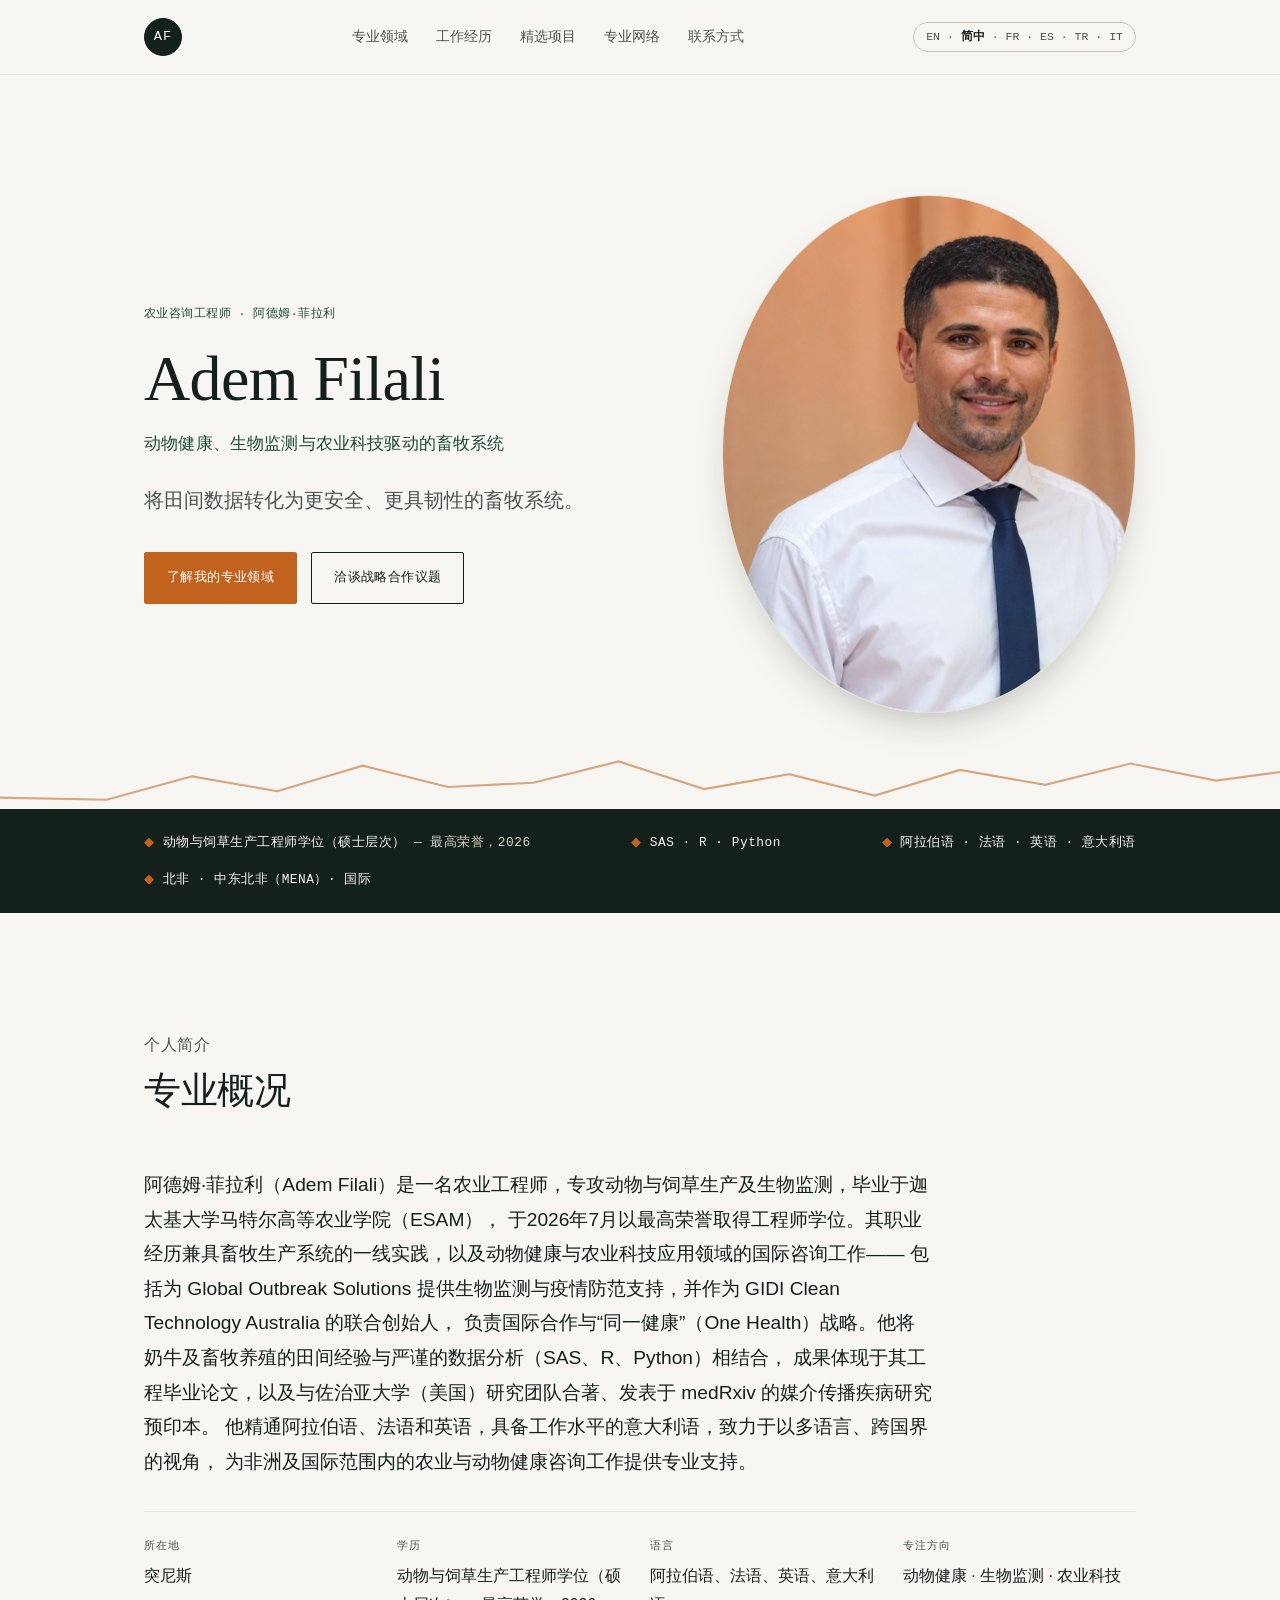
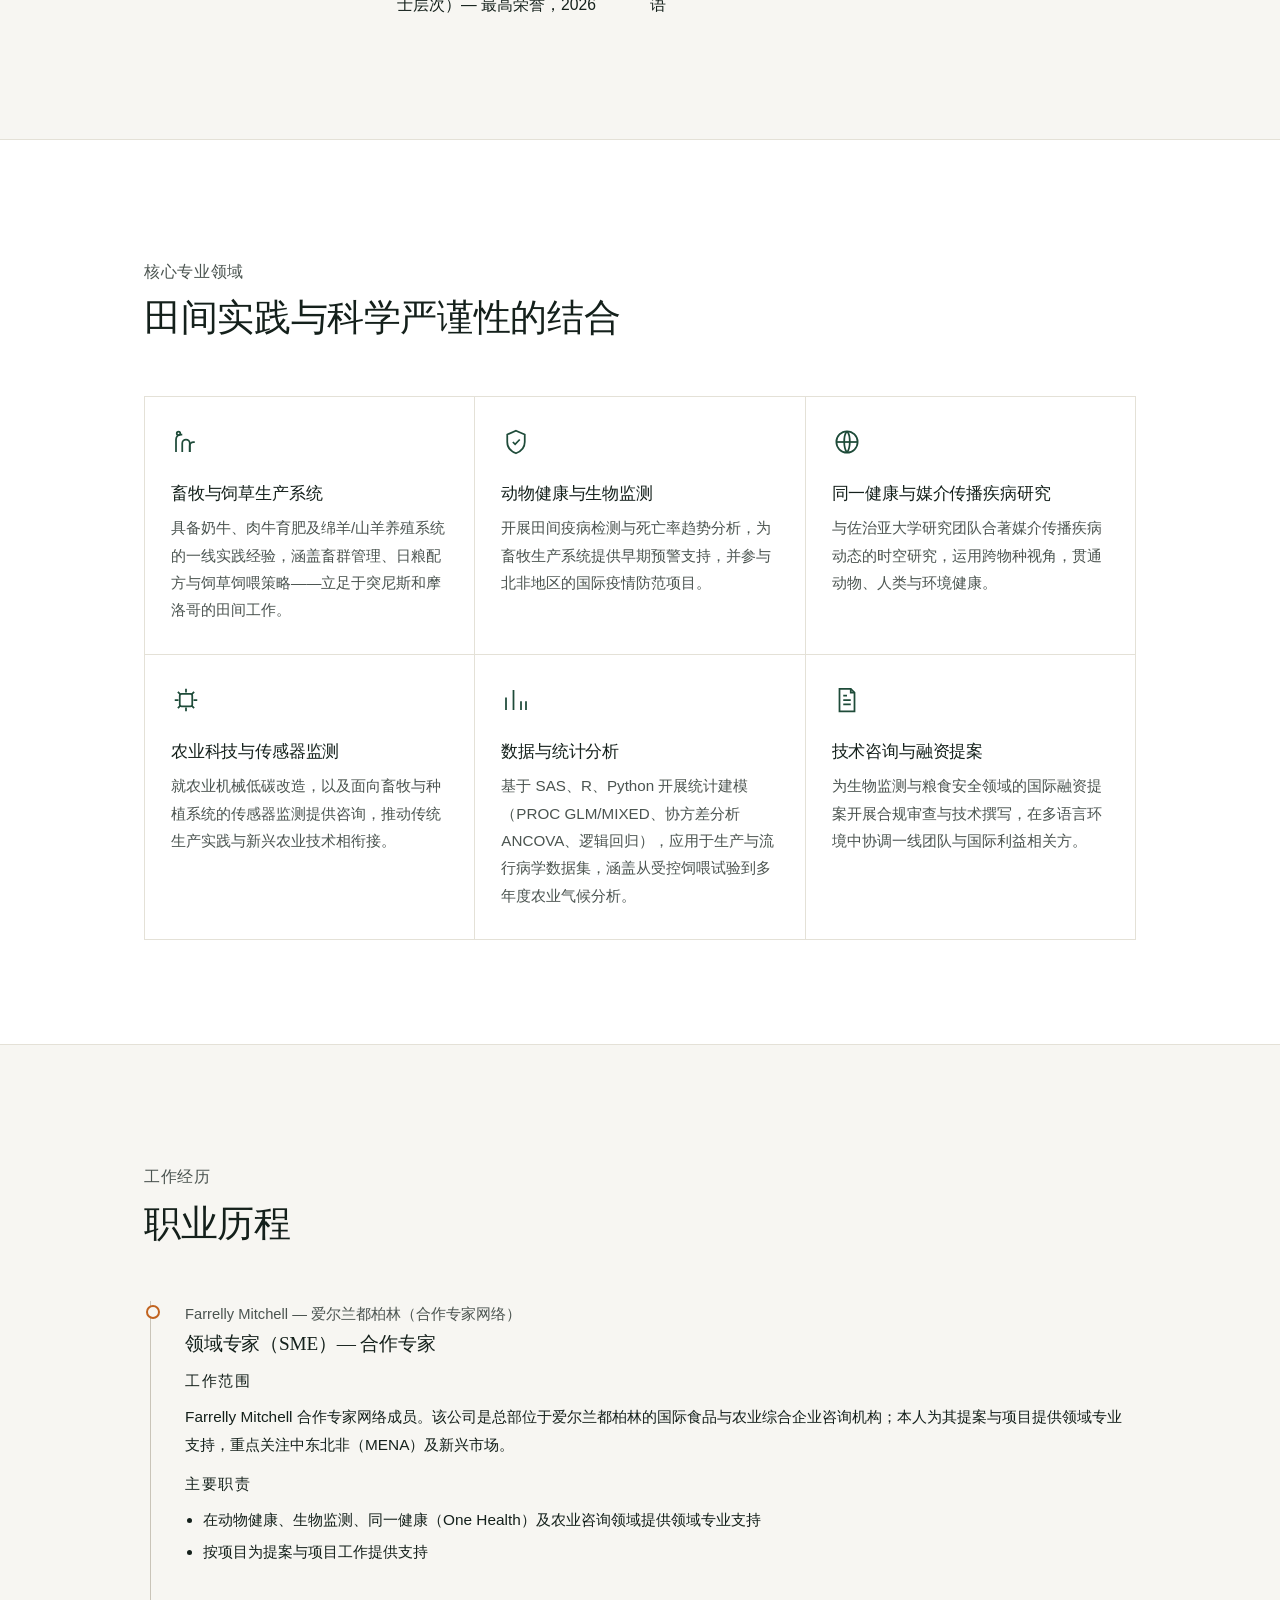
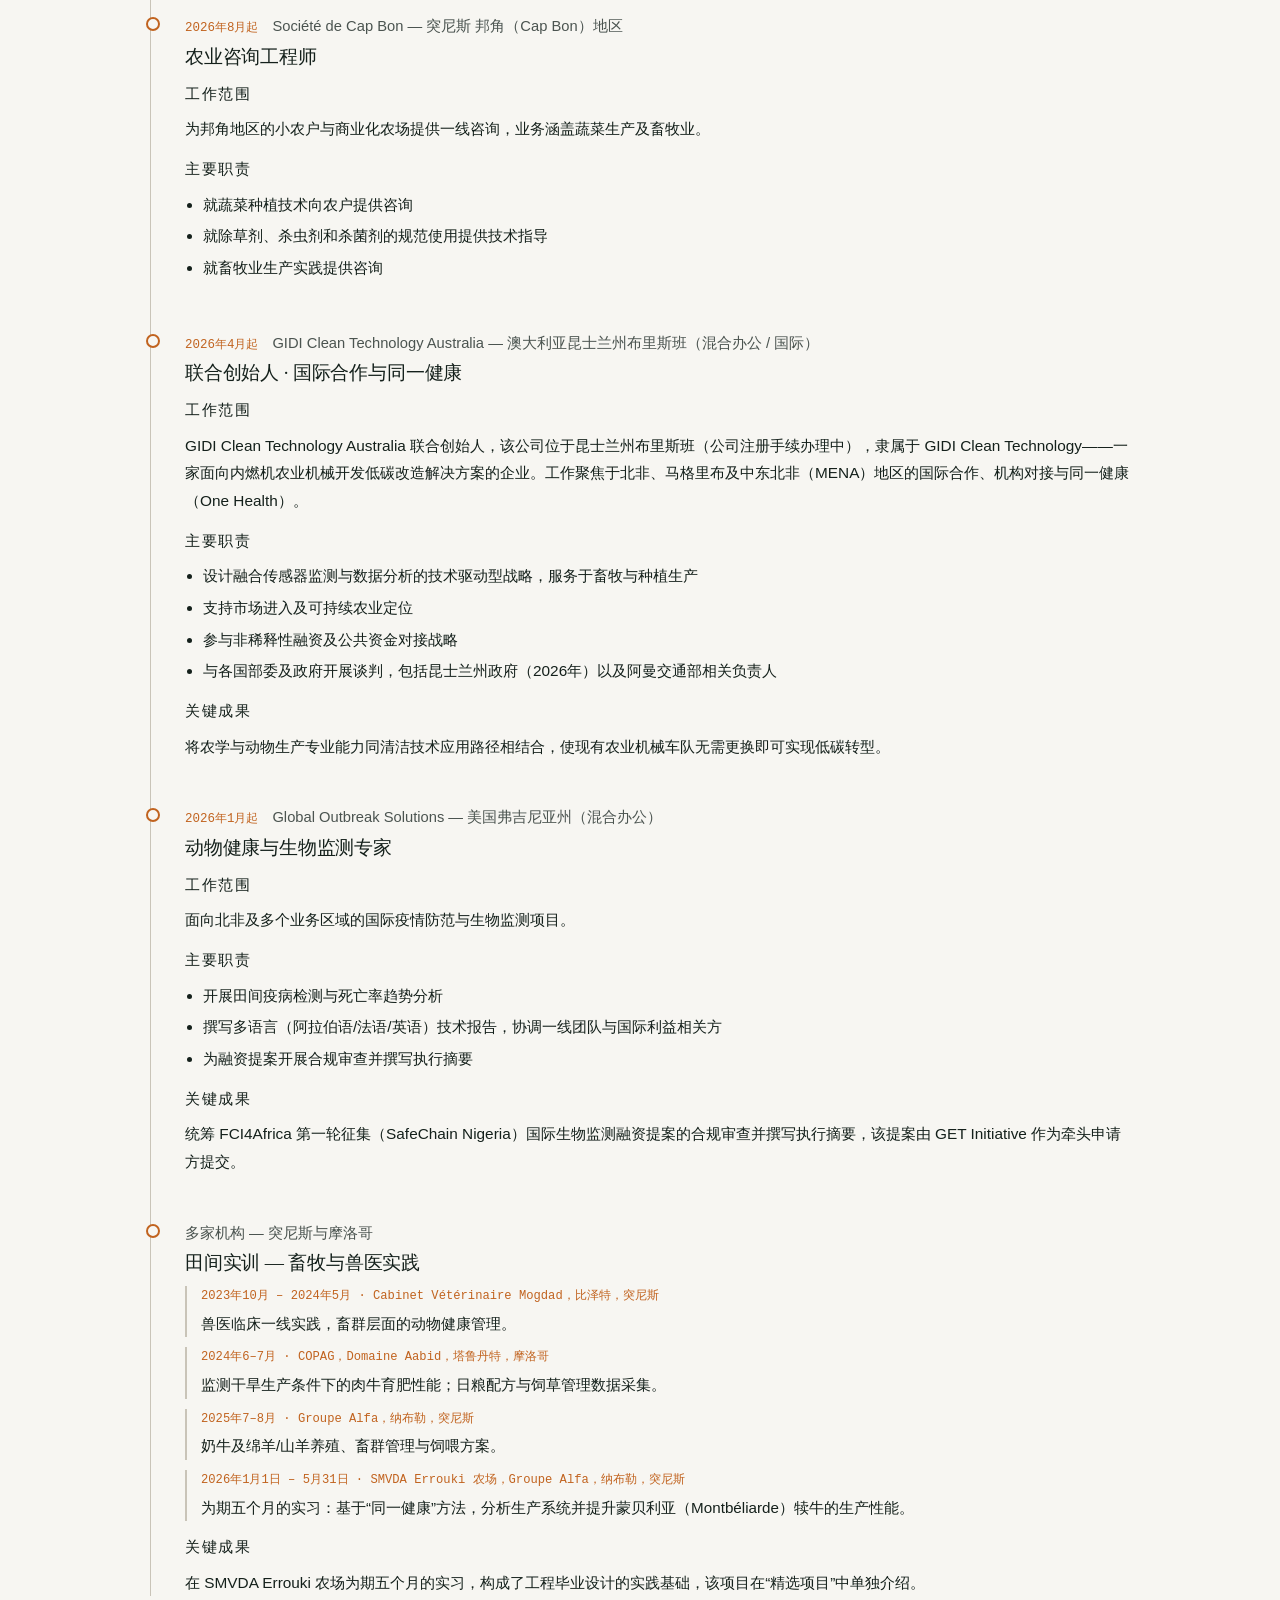
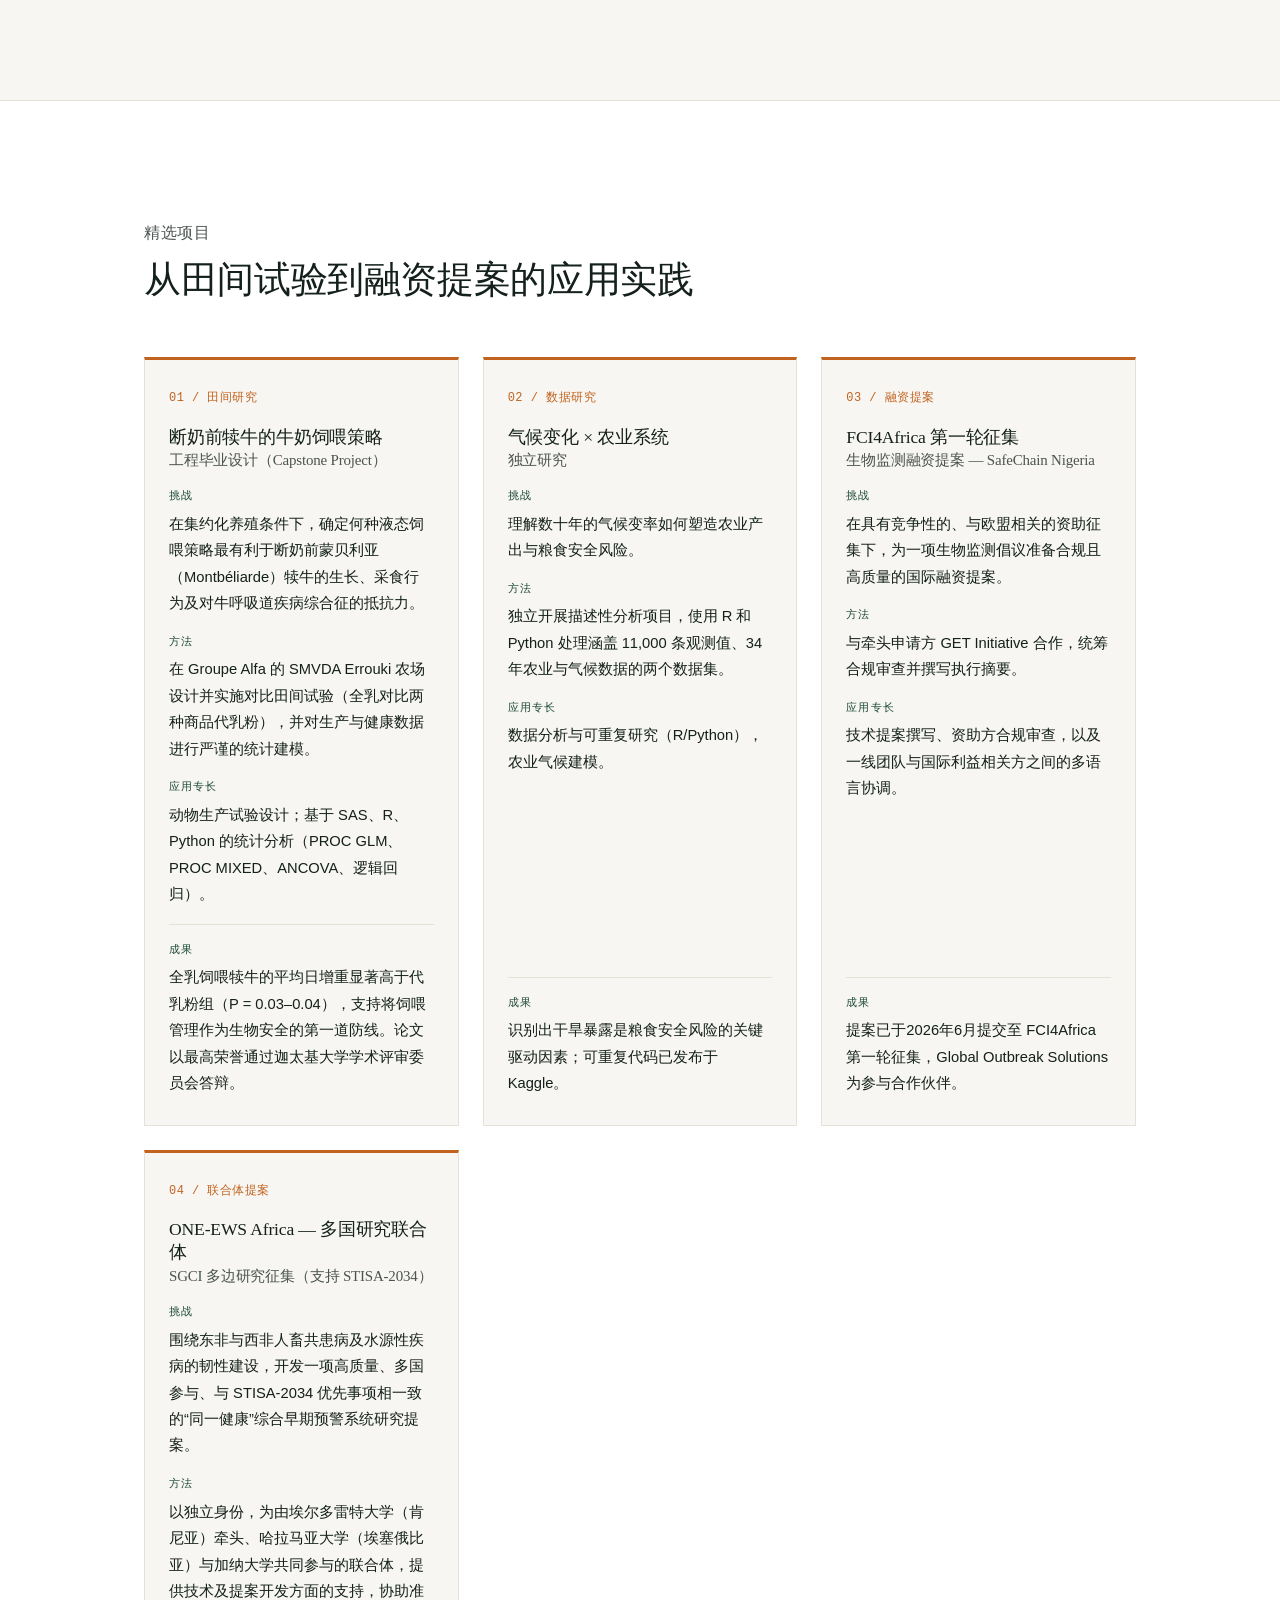
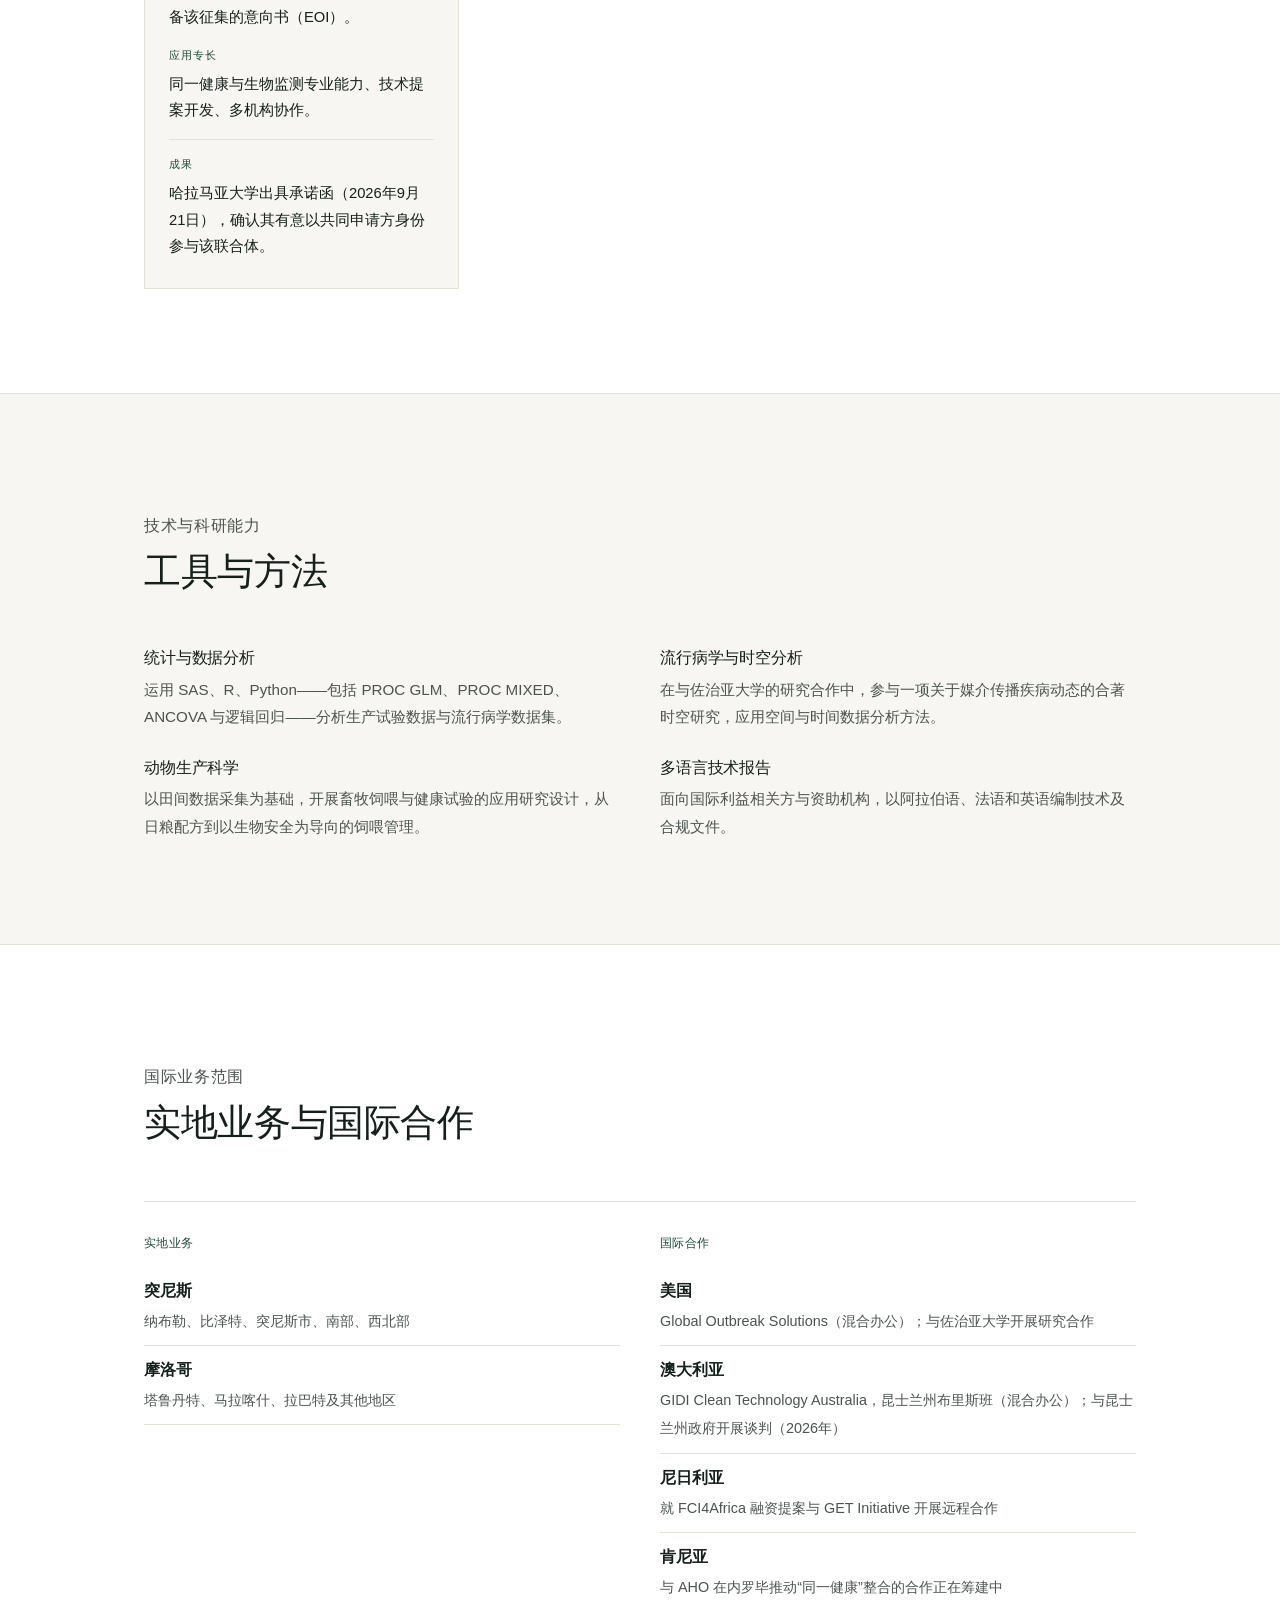
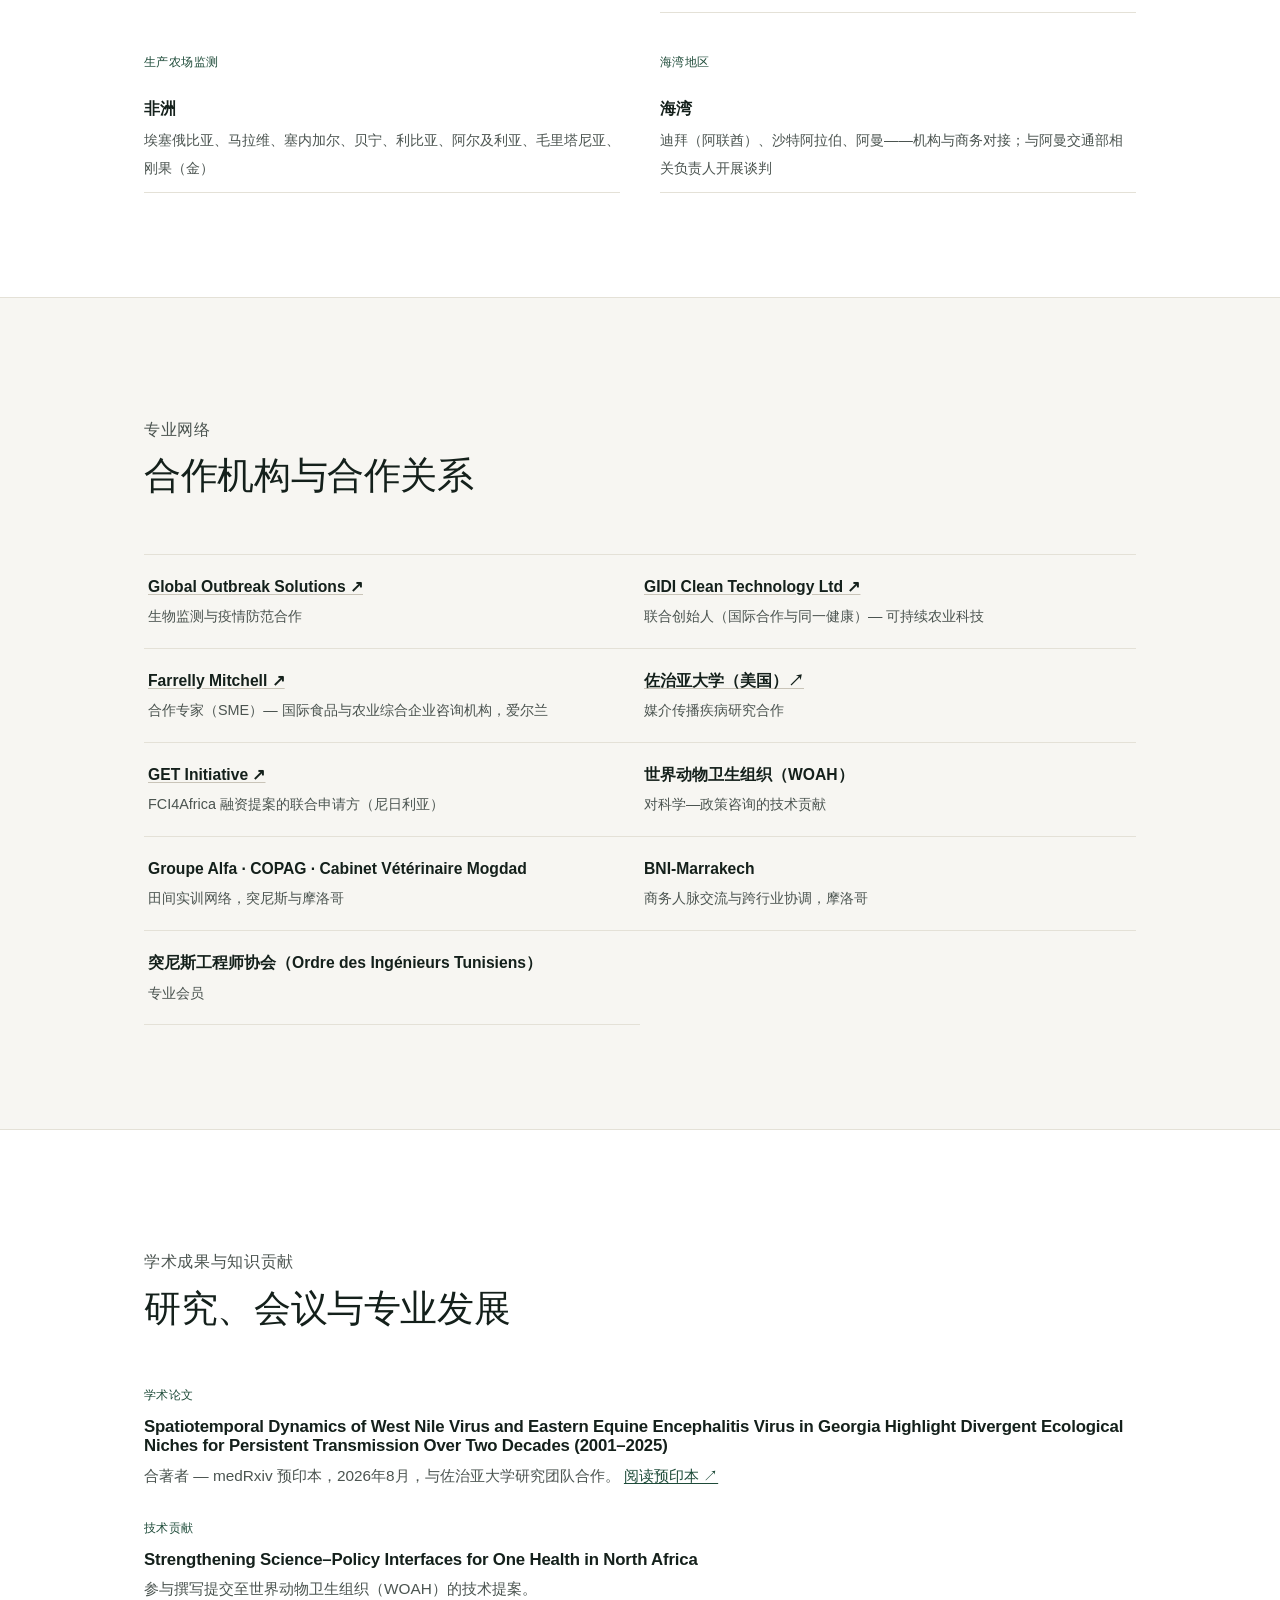
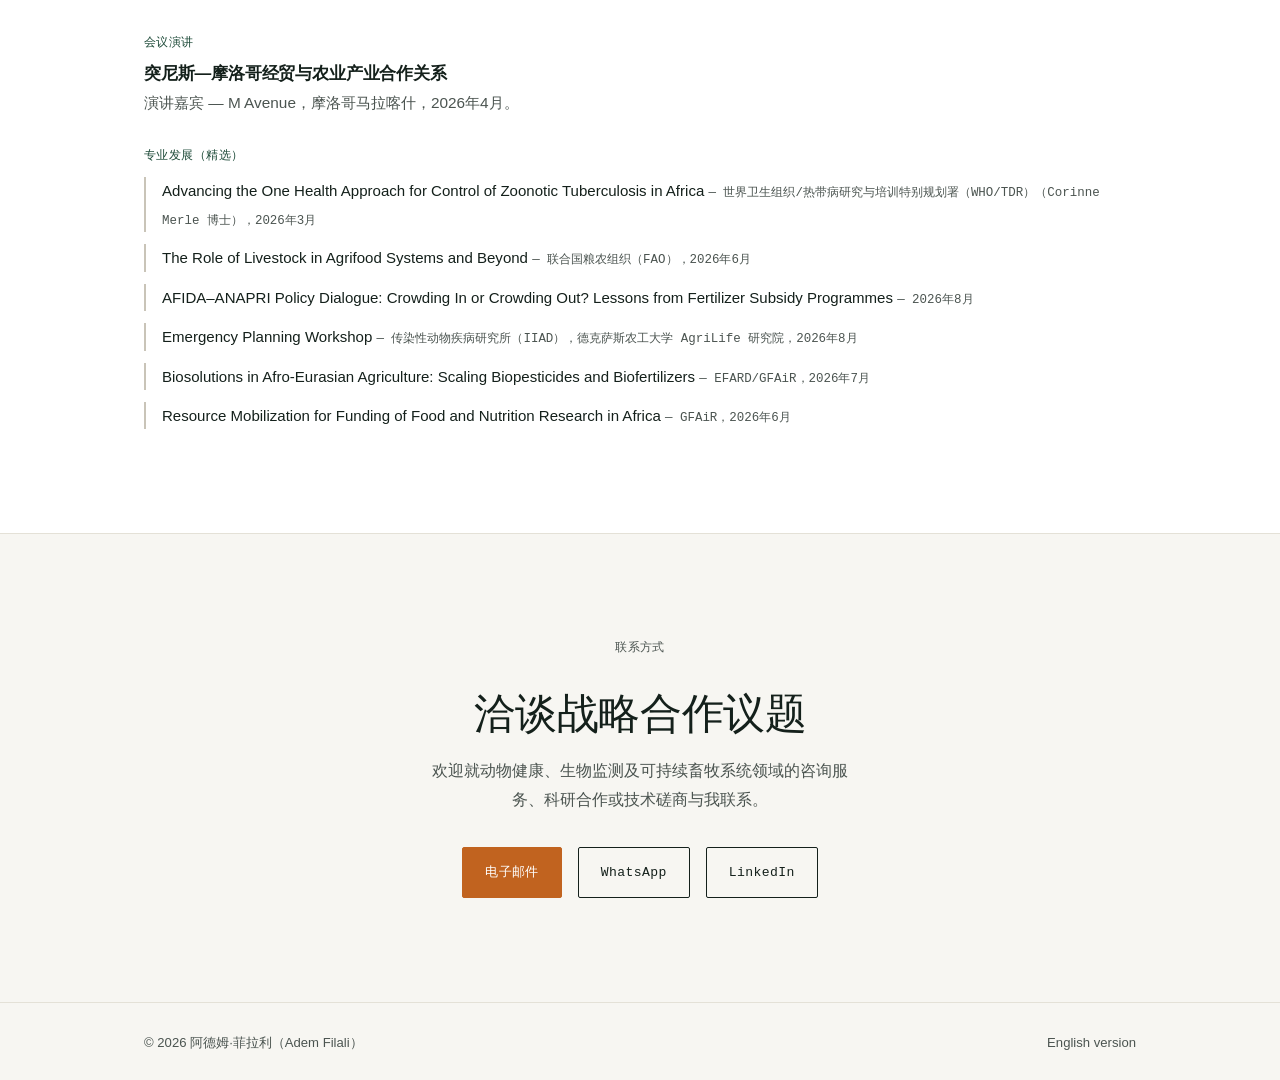
==== index.html @ 92dd34eb "Add files via upload Chinois Simplifié" ====
<!DOCTYPE html>
<html lang="zh-Hans">
<head>
<meta charset="UTF-8">
<meta name="viewport" content="width=device-width, initial-scale=1.0">
<title>阿德姆·菲拉利（Adem Filali）— 农业咨询工程师 | 动物健康、生物监测与农业科技</title>
<meta name="description" content="阿德姆·菲拉利（Adem Filali）是一名农业咨询工程师，专注于动物与饲草生产、生物监测、同一健康（One Health）以及农业科技驱动的畜牧系统，服务范围涵盖非洲、中东北非及国际市场。">
<link rel="canonical" href="https://ademfilali.github.io/zh-hans/">
<link rel="alternate" hreflang="en" href="https://ademfilali.github.io/en/">
<link rel="alternate" hreflang="zh-Hans" href="https://ademfilali.github.io/zh-hans/">
<link rel="alternate" hreflang="fr" href="https://ademfilali.github.io/fr/">
<link rel="alternate" hreflang="es" href="https://ademfilali.github.io/es/">
<link rel="alternate" hreflang="tr" href="https://ademfilali.github.io/tr/">
<link rel="alternate" hreflang="it" href="https://ademfilali.github.io/it/">
<link rel="alternate" hreflang="x-default" href="https://ademfilali.github.io/en/">

<!-- Open Graph -->
<meta property="og:type" content="profile">
<meta property="og:title" content="阿德姆·菲拉利（Adem Filali）— 农业咨询工程师">
<meta property="og:description" content="动物健康、生物监测与农业科技驱动的畜牧系统，服务范围涵盖非洲及国际市场。">
<meta property="og:url" content="https://ademfilali.github.io/zh-hans/">
<meta property="og:image" content="https://ademfilali.github.io/assets/img/hero.jpg">
<meta property="og:locale" content="zh_CN">
<meta property="og:locale:alternate" content="en_US">

<!-- Twitter -->
<meta name="twitter:card" content="summary_large_image">
<meta name="twitter:title" content="阿德姆·菲拉利（Adem Filali）— 农业咨询工程师">
<meta name="twitter:description" content="动物健康、生物监测与农业科技驱动的畜牧系统，服务范围涵盖非洲及国际市场。">
<meta name="twitter:image" content="https://ademfilali.github.io/assets/img/hero.jpg">

<!-- 注意：此页面不加载 Google Fonts（在中国大陆常无法访问，会拖慢页面渲染），
     改用系统自带的中文字体，以保证访问速度与稳定性。 -->
<link rel="stylesheet" href="../assets/css/style.css">
<style>
:root {
  --font-display: Georgia, "Noto Serif SC", "Source Han Serif SC", "Songti SC", "STSong", "SimSun", serif;
  --font-body: -apple-system, BlinkMacSystemFont, "PingFang SC", "Microsoft YaHei", "Noto Sans SC", "Hiragino Sans GB", "Segoe UI", sans-serif;
  --font-mono: "PingFang SC", "Microsoft YaHei", "Noto Sans SC", "SFMono-Regular", Consolas, monospace;
}
.eyebrow, .credentials__item, .project-card__index { letter-spacing: 0.04em; text-transform: none; }
body { line-height: 1.8; }
</style>

<script type="application/ld+json">
{
  "@context": "https://schema.org",
  "@type": "Person",
  "name": "Adem Filali",
  "alternateName": "阿德姆·菲拉利",
  "jobTitle": "农业咨询工程师 — 动物健康、生物监测与农业科技驱动的畜牧系统",
  "url": "https://ademfilali.github.io/zh-hans/",
  "image": "https://ademfilali.github.io/assets/img/hero.jpg",
  "email": "mailto:adem.filali.20000@gmail.com",
  "nationality": "Tunisian",
  "alumniOf": {
    "@type": "CollegeOrUniversity",
    "name": "École Supérieure d'Agriculture de Mateur (ESAM), Université de Carthage"
  },
  "knowsLanguage": ["Arabic", "French", "English", "Italian"],
  "sameAs": [
    "https://www.linkedin.com/in/adem-filali-ing",
    "https://orcid.org/0009-0001-6418-4932"
  ]
}
</script>
</head>
<body>

<nav class="nav">
  <div class="nav__inner">
    <a href="#top" class="nav__mark" aria-label="阿德姆·菲拉利 — 首页">AF</a>
    <div class="nav__links">
      <a href="#expertise">专业领域</a>
      <a href="#experience">工作经历</a>
      <a href="#projects">精选项目</a>
      <a href="#network">专业网络</a>
      <a href="#contact">联系方式</a>
    </div>
    <div class="nav__lang" aria-label="语言">
      <a href="../en/">EN</a> · <span aria-current="page">简中</span> · <a href="../fr/">FR</a> · <a href="../es/">ES</a> · <a href="../tr/">TR</a> · <a href="../it/">IT</a>
    </div>
  </div>
</nav>

<main id="top">

  <!-- ================= HERO ================= -->
  <header class="hero">
    <div class="container hero__inner">
      <div class="hero__copy">
        <p class="eyebrow hero__eyebrow">农业咨询工程师 · 阿德姆·菲拉利</p>
        <h1>Adem Filali</h1>
        <p class="hero__role">动物健康、生物监测与农业科技驱动的畜牧系统</p>
        <p class="hero__tagline">将田间数据转化为更安全、更具韧性的畜牧系统。</p>
        <div class="hero__cta">
          <a href="#expertise" class="btn btn--primary">了解我的专业领域</a>
          <a href="#contact" class="btn btn--ghost">洽谈战略合作议题</a>
        </div>
      </div>
      <div class="hero__portrait">
        <img src="../assets/img/hero.jpg" alt="阿德姆·菲拉利（Adem Filali）肖像" width="1009" height="1339">
      </div>
    </div>

    <svg class="dataline" viewBox="0 0 1200 60" preserveAspectRatio="none" aria-hidden="true">
      <polyline points="0,40 100,42 180,20 260,34 340,10 420,30 500,26 580,6 660,32 740,18 820,38 900,14 980,28 1060,8 1140,24 1200,16"
        fill="none" stroke="currentColor" stroke-width="2" />
    </svg>
  </header>

  <!-- ================= CREDENTIALS STRIP ================= -->
  <div class="credentials">
    <div class="container credentials__inner">
      <span class="credentials__item"><span class="dot">◆</span><b>动物与饲草生产工程师学位（硕士层次）</b> — 最高荣誉，2026</span>
      <span class="credentials__item"><span class="dot">◆</span><b>SAS · R · Python</b></span>
      <span class="credentials__item"><span class="dot">◆</span><b>阿拉伯语 · 法语 · 英语 · 意大利语</b></span>
      <span class="credentials__item"><span class="dot">◆</span><b>北非 · 中东北非（MENA）· 国际</b></span>
    </div>
  </div>

  <!-- ================= EXECUTIVE PROFILE ================= -->
  <section id="profile">
    <div class="container">
      <div class="section-head reveal">
        <p class="eyebrow">个人简介</p>
        <h2>专业概况</h2>
      </div>
      <p class="profile__text reveal">
        阿德姆·菲拉利（Adem Filali）是一名农业工程师，专攻动物与饲草生产及生物监测，毕业于迦太基大学马特尔高等农业学院（ESAM），
        于2026年7月以最高荣誉取得工程师学位。其职业经历兼具畜牧生产系统的一线实践，以及动物健康与农业科技应用领域的国际咨询工作——
        包括为 Global Outbreak Solutions 提供生物监测与疫情防范支持，并作为 GIDI Clean Technology Australia 的联合创始人，
        负责国际合作与“同一健康”（One Health）战略。他将奶牛及畜牧养殖的田间经验与严谨的数据分析（SAS、R、Python）相结合，
        成果体现于其工程毕业论文，以及与佐治亚大学（美国）研究团队合著、发表于 medRxiv 的媒介传播疾病研究预印本。
        他精通阿拉伯语、法语和英语，具备工作水平的意大利语，致力于以多语言、跨国界的视角，
        为非洲及国际范围内的农业与动物健康咨询工作提供专业支持。
      </p>
      <dl class="profile__facts reveal">
        <div class="fact">
          <dt>所在地</dt>
          <dd>突尼斯</dd>
        </div>
        <div class="fact">
          <dt>学历</dt>
          <dd>动物与饲草生产工程师学位（硕士层次）— 最高荣誉，2026</dd>
        </div>
        <div class="fact">
          <dt>语言</dt>
          <dd>阿拉伯语、法语、英语、意大利语</dd>
        </div>
        <div class="fact">
          <dt>专注方向</dt>
          <dd>动物健康 · 生物监测 · 农业科技</dd>
        </div>
      </dl>
    </div>
  </section>

  <!-- ================= CORE EXPERTISE ================= -->
  <section id="expertise" class="section--raised">
    <div class="container">
      <div class="section-head reveal">
        <p class="eyebrow">核心专业领域</p>
        <h2>田间实践与科学严谨性的结合</h2>
      </div>
    </div>
    <div class="container">
      <div class="grid-cards reveal">

        <div class="card">
          <svg class="card__icon" viewBox="0 0 24 24" fill="none" stroke="currentColor" stroke-width="1.4"><path d="M4 20V10a4 4 0 0 1 4-4h1"/><path d="M9 20V13a3 3 0 0 1 3-3h0a3 3 0 0 1 3 3v7"/><path d="M15 20v-5a3 3 0 0 1 3-3h1"/><circle cx="6" cy="5" r="1.4"/></svg>
          <h3>畜牧与饲草生产系统</h3>
          <p>具备奶牛、肉牛育肥及绵羊/山羊养殖系统的一线实践经验，涵盖畜群管理、日粮配方与饲草饲喂策略——立足于突尼斯和摩洛哥的田间工作。</p>
        </div>

        <div class="card">
          <svg class="card__icon" viewBox="0 0 24 24" fill="none" stroke="currentColor" stroke-width="1.4"><path d="M12 3l7 3v6c0 4.5-3 7.5-7 9-4-1.5-7-4.5-7-9V6z"/><path d="M9.5 12l1.8 1.8L15 10"/></svg>
          <h3>动物健康与生物监测</h3>
          <p>开展田间疫病检测与死亡率趋势分析，为畜牧生产系统提供早期预警支持，并参与北非地区的国际疫情防范项目。</p>
        </div>

        <div class="card">
          <svg class="card__icon" viewBox="0 0 24 24" fill="none" stroke="currentColor" stroke-width="1.4"><circle cx="12" cy="12" r="8.5"/><path d="M12 3.5c-3 3-3 13 0 17"/><path d="M12 3.5c3 3 3 13 0 17"/><path d="M3.5 12h17"/></svg>
          <h3>同一健康与媒介传播疾病研究</h3>
          <p>与佐治亚大学研究团队合著媒介传播疾病动态的时空研究，运用跨物种视角，贯通动物、人类与环境健康。</p>
        </div>

        <div class="card">
          <svg class="card__icon" viewBox="0 0 24 24" fill="none" stroke="currentColor" stroke-width="1.4"><rect x="7" y="7" width="10" height="10" rx="1.5"/><path d="M12 3v3M12 18v3M3 12h3M18 12h3M5.5 5.5l2 2M18.5 5.5l-2 2M5.5 18.5l2-2M18.5 18.5l-2-2"/></svg>
          <h3>农业科技与传感器监测</h3>
          <p>就农业机械低碳改造，以及面向畜牧与种植系统的传感器监测提供咨询，推动传统生产实践与新兴农业技术相衔接。</p>
        </div>

        <div class="card">
          <svg class="card__icon" viewBox="0 0 24 24" fill="none" stroke="currentColor" stroke-width="1.4"><path d="M4 20V10M10 20V4M16 20v-7M20 20V13"/></svg>
          <h3>数据与统计分析</h3>
          <p>基于 SAS、R、Python 开展统计建模（PROC GLM/MIXED、协方差分析 ANCOVA、逻辑回归），应用于生产与流行病学数据集，涵盖从受控饲喂试验到多年度农业气候分析。</p>
        </div>

        <div class="card">
          <svg class="card__icon" viewBox="0 0 24 24" fill="none" stroke="currentColor" stroke-width="1.4"><path d="M6 3h9l3 3v15H6z"/><path d="M15 3v3h3"/><path d="M9 12h6M9 15.5h6M9 8.5h3"/></svg>
          <h3>技术咨询与融资提案</h3>
          <p>为生物监测与粮食安全领域的国际融资提案开展合规审查与技术撰写，在多语言环境中协调一线团队与国际利益相关方。</p>
        </div>

      </div>
    </div>
  </section>

  <!-- ================= PROFESSIONAL EXPERIENCE ================= -->
  <section id="experience">
    <div class="container">
      <div class="section-head reveal">
        <p class="eyebrow">工作经历</p>
        <h2>职业历程</h2>
      </div>

      <div class="timeline reveal">

        <div class="timeline__item">
          <div class="timeline__meta">
            <span class="timeline__org">Farrelly Mitchell — 爱尔兰都柏林（合作专家网络）</span>
          </div>
          <h3>领域专家（SME）— 合作专家</h3>
          <div class="timeline__block">
            <p class="timeline__block-label">工作范围</p>
            <p>Farrelly Mitchell 合作专家网络成员。该公司是总部位于爱尔兰都柏林的国际食品与农业综合企业咨询机构；本人为其提案与项目提供领域专业支持，重点关注中东北非（MENA）及新兴市场。</p>
          </div>
          <div class="timeline__block">
            <p class="timeline__block-label">主要职责</p>
            <ul>
              <li>在动物健康、生物监测、同一健康（One Health）及农业咨询领域提供领域专业支持</li>
              <li>按项目为提案与项目工作提供支持</li>
            </ul>
          </div>
        </div>

        <div class="timeline__item">
          <div class="timeline__meta">
            <span class="timeline__dates">2026年8月起</span>
            <span class="timeline__org">Société de Cap Bon — 突尼斯 邦角（Cap Bon）地区</span>
          </div>
          <h3>农业咨询工程师</h3>
          <div class="timeline__block">
            <p class="timeline__block-label">工作范围</p>
            <p>为邦角地区的小农户与商业化农场提供一线咨询，业务涵盖蔬菜生产及畜牧业。</p>
          </div>
          <div class="timeline__block">
            <p class="timeline__block-label">主要职责</p>
            <ul>
              <li>就蔬菜种植技术向农户提供咨询</li>
              <li>就除草剂、杀虫剂和杀菌剂的规范使用提供技术指导</li>
              <li>就畜牧业生产实践提供咨询</li>
            </ul>
          </div>
        </div>

        <div class="timeline__item">
          <div class="timeline__meta">
            <span class="timeline__dates">2026年4月起</span>
            <span class="timeline__org">GIDI Clean Technology Australia — 澳大利亚昆士兰州布里斯班（混合办公 / 国际）</span>
          </div>
          <h3>联合创始人 · 国际合作与同一健康</h3>
          <div class="timeline__block">
            <p class="timeline__block-label">工作范围</p>
            <p>GIDI Clean Technology Australia 联合创始人，该公司位于昆士兰州布里斯班（公司注册手续办理中），隶属于 GIDI Clean Technology——一家面向内燃机农业机械开发低碳改造解决方案的企业。工作聚焦于北非、马格里布及中东北非（MENA）地区的国际合作、机构对接与同一健康（One Health）。</p>
          </div>
          <div class="timeline__block">
            <p class="timeline__block-label">主要职责</p>
            <ul>
              <li>设计融合传感器监测与数据分析的技术驱动型战略，服务于畜牧与种植生产</li>
              <li>支持市场进入及可持续农业定位</li>
              <li>参与非稀释性融资及公共资金对接战略</li>
              <li>与各国部委及政府开展谈判，包括昆士兰州政府（2026年）以及阿曼交通部相关负责人</li>
            </ul>
          </div>
          <div class="timeline__block">
            <p class="timeline__block-label">关键成果</p>
            <p>将农学与动物生产专业能力同清洁技术应用路径相结合，使现有农业机械车队无需更换即可实现低碳转型。</p>
          </div>
        </div>

        <div class="timeline__item">
          <div class="timeline__meta">
            <span class="timeline__dates">2026年1月起</span>
            <span class="timeline__org">Global Outbreak Solutions — 美国弗吉尼亚州（混合办公）</span>
          </div>
          <h3>动物健康与生物监测专家</h3>
          <div class="timeline__block">
            <p class="timeline__block-label">工作范围</p>
            <p>面向北非及多个业务区域的国际疫情防范与生物监测项目。</p>
          </div>
          <div class="timeline__block">
            <p class="timeline__block-label">主要职责</p>
            <ul>
              <li>开展田间疫病检测与死亡率趋势分析</li>
              <li>撰写多语言（阿拉伯语/法语/英语）技术报告，协调一线团队与国际利益相关方</li>
              <li>为融资提案开展合规审查并撰写执行摘要</li>
            </ul>
          </div>
          <div class="timeline__block">
            <p class="timeline__block-label">关键成果</p>
            <p>统筹 FCI4Africa 第一轮征集（SafeChain Nigeria）国际生物监测融资提案的合规审查并撰写执行摘要，该提案由 GET Initiative 作为牵头申请方提交。</p>
          </div>
        </div>

        <div class="timeline__item">
          <div class="timeline__meta">
            <span class="timeline__org">多家机构 — 突尼斯与摩洛哥</span>
          </div>
          <h3>田间实训 — 畜牧与兽医实践</h3>
          <ul class="field-training-list">
            <li>
              <span class="ft-dates">2023年10月 – 2024年5月 · Cabinet Vétérinaire Mogdad，比泽特，突尼斯</span>
              兽医临床一线实践，畜群层面的动物健康管理。
            </li>
            <li>
              <span class="ft-dates">2024年6–7月 · COPAG，Domaine Aabid，塔鲁丹特，摩洛哥</span>
              监测干旱生产条件下的肉牛育肥性能；日粮配方与饲草管理数据采集。
            </li>
            <li>
              <span class="ft-dates">2025年7–8月 · Groupe Alfa，纳布勒，突尼斯</span>
              奶牛及绵羊/山羊养殖、畜群管理与饲喂方案。
            </li>
            <li>
              <span class="ft-dates">2026年1月1日 – 5月31日 · SMVDA Errouki 农场，Groupe Alfa，纳布勒，突尼斯</span>
              为期五个月的实习：基于“同一健康”方法，分析生产系统并提升蒙贝利亚（Montbéliarde）犊牛的生产性能。
            </li>
          </ul>
          <div class="timeline__block">
            <p class="timeline__block-label">关键成果</p>
            <p>在 SMVDA Errouki 农场为期五个月的实习，构成了工程毕业设计的实践基础，该项目在“精选项目”中单独介绍。</p>
          </div>
        </div>

      </div>
    </div>
  </section>

  <!-- ================= SELECTED PROJECTS ================= -->
  <section id="projects" class="section--raised">
    <div class="container">
      <div class="section-head reveal">
        <p class="eyebrow">精选项目</p>
        <h2>从田间试验到融资提案的应用实践</h2>
      </div>

      <div class="projects reveal">

        <article class="project-card">
          <span class="project-card__index">01 / 田间研究</span>
          <h3>断奶前犊牛的牛奶饲喂策略<br><span style="font-weight:400;color:var(--text-muted);font-size:0.85em;">工程毕业设计（Capstone Project）</span></h3>
          <div class="project-card__row">
            <span class="label">挑战</span>
            在集约化养殖条件下，确定何种液态饲喂策略最有利于断奶前蒙贝利亚（Montbéliarde）犊牛的生长、采食行为及对牛呼吸道疾病综合征的抵抗力。
          </div>
          <div class="project-card__row">
            <span class="label">方法</span>
            在 Groupe Alfa 的 SMVDA Errouki 农场设计并实施对比田间试验（全乳对比两种商品代乳粉），并对生产与健康数据进行严谨的统计建模。
          </div>
          <div class="project-card__row">
            <span class="label">应用专长</span>
            动物生产试验设计；基于 SAS、R、Python 的统计分析（PROC GLM、PROC MIXED、ANCOVA、逻辑回归）。
          </div>
          <div class="project-card__row project-card__row--outcome">
            <span class="label">成果</span>
            全乳饲喂犊牛的平均日增重显著高于代乳粉组（P = 0.03–0.04），支持将饲喂管理作为生物安全的第一道防线。论文以最高荣誉通过迦太基大学学术评审委员会答辩。
          </div>
        </article>

        <article class="project-card">
          <span class="project-card__index">02 / 数据研究</span>
          <h3>气候变化 × 农业系统<br><span style="font-weight:400;color:var(--text-muted);font-size:0.85em;">独立研究</span></h3>
          <div class="project-card__row">
            <span class="label">挑战</span>
            理解数十年的气候变率如何塑造农业产出与粮食安全风险。
          </div>
          <div class="project-card__row">
            <span class="label">方法</span>
            独立开展描述性分析项目，使用 R 和 Python 处理涵盖 11,000 条观测值、34 年农业与气候数据的两个数据集。
          </div>
          <div class="project-card__row">
            <span class="label">应用专长</span>
            数据分析与可重复研究（R/Python），农业气候建模。
          </div>
          <div class="project-card__row project-card__row--outcome">
            <span class="label">成果</span>
            识别出干旱暴露是粮食安全风险的关键驱动因素；可重复代码已发布于 Kaggle。
          </div>
        </article>

        <article class="project-card">
          <span class="project-card__index">03 / 融资提案</span>
          <h3>FCI4Africa 第一轮征集<br><span style="font-weight:400;color:var(--text-muted);font-size:0.85em;">生物监测融资提案 — SafeChain Nigeria</span></h3>
          <div class="project-card__row">
            <span class="label">挑战</span>
            在具有竞争性的、与欧盟相关的资助征集下，为一项生物监测倡议准备合规且高质量的国际融资提案。
          </div>
          <div class="project-card__row">
            <span class="label">方法</span>
            与牵头申请方 GET Initiative 合作，统筹合规审查并撰写执行摘要。
          </div>
          <div class="project-card__row">
            <span class="label">应用专长</span>
            技术提案撰写、资助方合规审查，以及一线团队与国际利益相关方之间的多语言协调。
          </div>
          <div class="project-card__row project-card__row--outcome">
            <span class="label">成果</span>
            提案已于2026年6月提交至 FCI4Africa 第一轮征集，Global Outbreak Solutions 为参与合作伙伴。
          </div>
        </article>

        <article class="project-card">
          <span class="project-card__index">04 / 联合体提案</span>
          <h3>ONE-EWS Africa — 多国研究联合体<br><span style="font-weight:400;color:var(--text-muted);font-size:0.85em;">SGCI 多边研究征集（支持 STISA-2034）</span></h3>
          <div class="project-card__row">
            <span class="label">挑战</span>
            围绕东非与西非人畜共患病及水源性疾病的韧性建设，开发一项高质量、多国参与、与 STISA-2034 优先事项相一致的“同一健康”综合早期预警系统研究提案。
          </div>
          <div class="project-card__row">
            <span class="label">方法</span>
            以独立身份，为由埃尔多雷特大学（肯尼亚）牵头、哈拉马亚大学（埃塞俄比亚）与加纳大学共同参与的联合体，提供技术及提案开发方面的支持，协助准备该征集的意向书（EOI）。
          </div>
          <div class="project-card__row">
            <span class="label">应用专长</span>
            同一健康与生物监测专业能力、技术提案开发、多机构协作。
          </div>
          <div class="project-card__row project-card__row--outcome">
            <span class="label">成果</span>
            哈拉马亚大学出具承诺函（2026年9月21日），确认其有意以共同申请方身份参与该联合体。
          </div>
        </article>

      </div>
    </div>
  </section>

  <!-- ================= TECHNICAL & SCIENTIFIC EXPERTISE ================= -->
  <section id="technical">
    <div class="container">
      <div class="section-head reveal">
        <p class="eyebrow">技术与科研能力</p>
        <h2>工具与方法</h2>
      </div>
      <div class="tech-grid reveal">
        <div class="tech-item">
          <h3>统计与数据分析</h3>
          <p>运用 SAS、R、Python——包括 PROC GLM、PROC MIXED、ANCOVA 与逻辑回归——分析生产试验数据与流行病学数据集。</p>
        </div>
        <div class="tech-item">
          <h3>流行病学与时空分析</h3>
          <p>在与佐治亚大学的研究合作中，参与一项关于媒介传播疾病动态的合著时空研究，应用空间与时间数据分析方法。</p>
        </div>
        <div class="tech-item">
          <h3>动物生产科学</h3>
          <p>以田间数据采集为基础，开展畜牧饲喂与健康试验的应用研究设计，从日粮配方到以生物安全为导向的饲喂管理。</p>
        </div>
        <div class="tech-item">
          <h3>多语言技术报告</h3>
          <p>面向国际利益相关方与资助机构，以阿拉伯语、法语和英语编制技术及合规文件。</p>
        </div>
      </div>
    </div>
  </section>

  <!-- ================= INTERNATIONAL SCOPE ================= -->
  <section id="scope" class="section--raised">
    <div class="container">
      <div class="section-head reveal">
        <p class="eyebrow">国际业务范围</p>
        <h2>实地业务与国际合作</h2>
      </div>
      <div class="scope-grid reveal">
        <div class="scope-col">
          <span class="eyebrow">实地业务</span>
          <ul>
            <li><b>突尼斯</b><span>纳布勒、比泽特、突尼斯市、南部、西北部</span></li>
            <li><b>摩洛哥</b><span>塔鲁丹特、马拉喀什、拉巴特及其他地区</span></li>
          </ul>
        </div>
        <div class="scope-col">
          <span class="eyebrow">国际合作</span>
          <ul>
            <li><b>美国</b><span>Global Outbreak Solutions（混合办公）；与佐治亚大学开展研究合作</span></li>
            <li><b>澳大利亚</b><span>GIDI Clean Technology Australia，昆士兰州布里斯班（混合办公）；与昆士兰州政府开展谈判（2026年）</span></li>
            <li><b>尼日利亚</b><span>就 FCI4Africa 融资提案与 GET Initiative 开展远程合作</span></li>
            <li><b>肯尼亚</b><span>与 AHO 在内罗毕推动“同一健康”整合的合作正在筹建中</span></li>
          </ul>
        </div>
        <div class="scope-col">
          <span class="eyebrow">生产农场监测</span>
          <ul>
            <li><b>非洲</b><span>埃塞俄比亚、马拉维、塞内加尔、贝宁、利比亚、阿尔及利亚、毛里塔尼亚、刚果（金）</span></li>
          </ul>
        </div>
        <div class="scope-col">
          <span class="eyebrow">海湾地区</span>
          <ul>
            <li><b>海湾</b><span>迪拜（阿联酋）、沙特阿拉伯、阿曼——机构与商务对接；与阿曼交通部相关负责人开展谈判</span></li>
          </ul>
        </div>
      </div>
    </div>
  </section>

  <!-- ================= PROFESSIONAL NETWORK ================= -->
  <section id="network">
    <div class="container">
      <div class="section-head reveal">
        <p class="eyebrow">专业网络</p>
        <h2>合作机构与合作关系</h2>
      </div>
      <ul class="network-list reveal">
        <li><b><a href="https://outbreaksolutions.com/" target="_blank" rel="noopener">Global Outbreak Solutions ↗</a></b><span>生物监测与疫情防范合作</span></li>
        <li><b><a href="https://gidicleantech.com/experts/adem-filali" target="_blank" rel="noopener">GIDI Clean Technology Ltd ↗</a></b><span>联合创始人（国际合作与同一健康）— 可持续农业科技</span></li>
        <li><b><a href="https://farrellymitchell.com/" target="_blank" rel="noopener">Farrelly Mitchell ↗</a></b><span>合作专家（SME）— 国际食品与农业综合企业咨询机构，爱尔兰</span></li>
        <li><b><a href="https://www.uga.edu/" target="_blank" rel="noopener">佐治亚大学（美国）↗</a></b><span>媒介传播疾病研究合作</span></li>
        <li><b><a href="https://www.getafrica.org/" target="_blank" rel="noopener">GET Initiative ↗</a></b><span>FCI4Africa 融资提案的联合申请方（尼日利亚）</span></li>
        <li><b>世界动物卫生组织（WOAH）</b><span>对科学—政策咨询的技术贡献</span></li>
        <li><b>Groupe Alfa · COPAG · Cabinet Vétérinaire Mogdad</b><span>田间实训网络，突尼斯与摩洛哥</span></li>
        <li><b>BNI-Marrakech</b><span>商务人脉交流与跨行业协调，摩洛哥</span></li>
        <li><b>突尼斯工程师协会（Ordre des Ingénieurs Tunisiens）</b><span>专业会员</span></li>
      </ul>
    </div>
  </section>

  <!-- ================= KNOWLEDGE / PUBLICATIONS / CONFERENCES ================= -->
  <section id="knowledge" class="section--raised">
    <div class="container">
      <div class="section-head reveal">
        <p class="eyebrow">学术成果与知识贡献</p>
        <h2>研究、会议与专业发展</h2>
      </div>

      <div class="reveal">
        <div class="knowledge-block">
          <span class="eyebrow">学术论文</span>
          <h3>Spatiotemporal Dynamics of West Nile Virus and Eastern Equine Encephalitis Virus in Georgia Highlight Divergent Ecological Niches for Persistent Transmission Over Two Decades (2001–2025)</h3>
          <p>合著者 — medRxiv 预印本，2026年8月，与佐治亚大学研究团队合作。 <a href="https://www.medrxiv.org/content/10.64898/2026.07.29.26359272v2" target="_blank" rel="noopener">阅读预印本 ↗</a></p>
        </div>

        <div class="knowledge-block">
          <span class="eyebrow">技术贡献</span>
          <h3>Strengthening Science–Policy Interfaces for One Health in North Africa</h3>
          <p>参与撰写提交至世界动物卫生组织（WOAH）的技术提案。</p>
        </div>

        <div class="knowledge-block">
          <span class="eyebrow">会议演讲</span>
          <h3>突尼斯—摩洛哥经贸与农业产业合作关系</h3>
          <p>演讲嘉宾 — M Avenue，摩洛哥马拉喀什，2026年4月。</p>
        </div>

        <div class="knowledge-block">
          <span class="eyebrow">专业发展（精选）</span>
          <ul class="webinar-list">
            <li>Advancing the One Health Approach for Control of Zoonotic Tuberculosis in Africa <span class="wl-org">— 世界卫生组织/热带病研究与培训特别规划署（WHO/TDR）（Corinne Merle 博士），2026年3月</span></li>
            <li>The Role of Livestock in Agrifood Systems and Beyond <span class="wl-org">— 联合国粮农组织（FAO），2026年6月</span></li>
            <li>AFIDA–ANAPRI Policy Dialogue: Crowding In or Crowding Out? Lessons from Fertilizer Subsidy Programmes <span class="wl-org">— 2026年8月</span></li>
            <li>Emergency Planning Workshop <span class="wl-org">— 传染性动物疾病研究所（IIAD），德克萨斯农工大学 AgriLife 研究院，2026年8月</span></li>
            <li>Biosolutions in Afro-Eurasian Agriculture: Scaling Biopesticides and Biofertilizers <span class="wl-org">— EFARD/GFAiR，2026年7月</span></li>
            <li>Resource Mobilization for Funding of Food and Nutrition Research in Africa <span class="wl-org">— GFAiR，2026年6月</span></li>
          </ul>
        </div>
      </div>
    </div>
  </section>

  <!-- ================= CONTACT ================= -->
  <section id="contact">
    <div class="container contact reveal">
      <p class="eyebrow">联系方式</p>
      <h2>洽谈战略合作议题</h2>
      <p>欢迎就动物健康、生物监测及可持续畜牧系统领域的咨询服务、科研合作或技术磋商与我联系。</p>
      <div class="contact__channels">
        <a class="btn btn--primary" href="mailto:adem.filali.20000@gmail.com">电子邮件</a>
        <a class="btn btn--ghost" href="https://wa.me/21624853788" target="_blank" rel="noopener">WhatsApp</a>
        <a class="btn btn--ghost" href="https://www.linkedin.com/in/adem-filali-ing" target="_blank" rel="noopener">LinkedIn</a>
      </div>
    </div>
  </section>

</main>

<footer>
  <div class="container">
    <span>© <span id="year">2026</span> 阿德姆·菲拉利（Adem Filali）</span>
    <span><a href="../en/">English version</a></span>
  </div>
</footer>

<script src="../assets/js/main.js"></script>
</body>
</html>
---- assets/css/style.css ----
/* =========================================================
   Adem Filali — Executive Expert Portfolio
   Design direction: "Field Notebook meets Scientific Instrument"
   ========================================================= */

:root {
  --bg: #F7F6F2;
  --bg-raised: #FFFFFF;
  --text: #14201B;
  --text-muted: #4B5450;
  --accent: #1E4B39;       /* deep forest green — bolder, more authoritative */
  --accent-strong: #163829; /* darker shade for hover/emphasis */
  --accent-bright: #C1631F; /* confident amber-terracotta — CTAs, highlights, index marks */
  --accent-data: #C1631F;  /* data line uses the same bright accent for more presence */
  --dark: #14201B;         /* dark panel background (credentials strip) */
  --line: #C9C4B8;
  --line-soft: #E4E1D7;

  --font-display: "Fraunces", "Iowan Old Style", serif;
  --font-body: "Inter", -apple-system, BlinkMacSystemFont, "Segoe UI", sans-serif;
  --font-mono: "IBM Plex Mono", "SFMono-Regular", monospace;

  --max-width: 1120px;
  --gutter: clamp(20px, 5vw, 64px);

  --ease: cubic-bezier(0.16, 1, 0.3, 1);
}

* { box-sizing: border-box; }

html {
  scroll-behavior: smooth;
}

@media (prefers-reduced-motion: reduce) {
  html { scroll-behavior: auto; }
  * { animation-duration: 0.001ms !important; animation-iteration-count: 1 !important; transition-duration: 0.001ms !important; }
}

body {
  margin: 0;
  background: var(--bg);
  color: var(--text);
  font-family: var(--font-body);
  font-size: 16px;
  line-height: 1.6;
  -webkit-font-smoothing: antialiased;
}

img { max-width: 100%; display: block; }

a {
  color: inherit;
  text-decoration: none;
}

.container {
  max-width: var(--max-width);
  margin: 0 auto;
  padding: 0 var(--gutter);
}

h1, h2, h3, h4 {
  font-family: var(--font-display);
  font-weight: 500;
  line-height: 1.15;
  margin: 0;
  letter-spacing: -0.01em;
}

p { margin: 0; }

.eyebrow {
  font-family: var(--font-mono);
  font-size: 0.72rem;
  letter-spacing: 0.14em;
  text-transform: uppercase;
  color: var(--accent);
}

/* Visible keyboard focus everywhere */
a:focus-visible,
button:focus-visible {
  outline: 2px solid var(--accent);
  outline-offset: 3px;
  border-radius: 2px;
}

/* ---------------------------------------------------------
   Nav
   --------------------------------------------------------- */
.nav {
  position: sticky;
  top: 0;
  z-index: 50;
  background: rgba(247, 246, 242, 0.88);
  backdrop-filter: blur(8px);
  border-bottom: 1px solid var(--line-soft);
}

.nav__inner {
  max-width: var(--max-width);
  margin: 0 auto;
  padding: 18px var(--gutter);
  display: flex;
  align-items: center;
  justify-content: space-between;
}

.nav__mark {
  font-family: var(--font-mono);
  font-size: 0.85rem;
  letter-spacing: 0.08em;
  background: var(--dark);
  color: var(--bg);
  border: 1px solid var(--dark);
  border-radius: 50%;
  width: 38px;
  height: 38px;
  display: flex;
  align-items: center;
  justify-content: center;
  transition: background 0.2s var(--ease);
}
.nav__mark:hover { background: var(--accent-bright); border-color: var(--accent-bright); }

.nav__links {
  display: flex;
  align-items: center;
  gap: 28px;
  font-size: 0.85rem;
}

.nav__links a {
  color: var(--text-muted);
  transition: color 0.2s var(--ease);
}
.nav__links a:hover { color: var(--accent); }

.nav__lang {
  font-family: var(--font-mono);
  font-size: 0.72rem;
  padding: 4px 12px;
  border: 1px solid var(--line);
  border-radius: 999px;
  color: var(--text-muted);
  white-space: nowrap;
  overflow-x: auto;
  max-width: 100%;
}
.nav__lang a { color: var(--text-muted); }
.nav__lang a:hover { color: var(--accent); }
.nav__lang span[aria-current="page"] { color: var(--text); font-weight: 600; }
@media (max-width: 480px) {
  .nav__lang { font-size: 0.64rem; padding: 4px 8px; }
}

.nav__toggle { display: none; }

@media (max-width: 760px) {
  .nav__links { display: none; }
}

/* ---------------------------------------------------------
   Hero
   --------------------------------------------------------- */
.hero {
  position: relative;
  padding: clamp(56px, 10vw, 120px) 0 clamp(48px, 8vw, 96px);
  overflow: hidden;
}

.hero__inner {
  display: grid;
  grid-template-columns: 1.1fr 0.9fr;
  gap: clamp(32px, 6vw, 72px);
  align-items: center;
}

@media (max-width: 860px) {
  .hero__inner {
    grid-template-columns: 1fr;
  }
  .hero__portrait { order: -1; max-width: 260px; margin: 0 auto; }
}

.hero__eyebrow {
  margin-bottom: 18px;
}

.hero h1 {
  font-size: clamp(2.4rem, 5.4vw, 4rem);
  margin-bottom: 14px;
}

.hero__role {
  font-family: var(--font-mono);
  font-size: clamp(0.95rem, 1.6vw, 1.05rem);
  color: var(--accent);
  margin-bottom: 22px;
  letter-spacing: 0.01em;
}

.hero__tagline {
  font-size: clamp(1.05rem, 2vw, 1.25rem);
  color: var(--text-muted);
  max-width: 46ch;
  margin-bottom: 34px;
}

.hero__cta {
  display: flex;
  gap: 14px;
  flex-wrap: wrap;
}

.btn {
  font-family: var(--font-mono);
  font-size: 0.82rem;
  letter-spacing: 0.03em;
  padding: 13px 22px;
  border-radius: 2px;
  border: 1px solid var(--text);
  transition: background 0.2s var(--ease), color 0.2s var(--ease), transform 0.2s var(--ease);
  display: inline-block;
}

.btn--primary {
  background: var(--accent-bright);
  border-color: var(--accent-bright);
  color: #FFFFFF;
}
.btn--primary:hover { background: #A8551A; border-color: #A8551A; transform: translateY(-1px); }

.btn--ghost {
  background: transparent;
  color: var(--text);
}
.btn--ghost:hover { border-color: var(--accent-bright); color: var(--accent-bright); transform: translateY(-1px); }

.hero__portrait {
  position: relative;
  overflow: hidden;
  aspect-ratio: 4 / 5;
  border-radius: 50%;
  border: 1px solid var(--line-soft);
  max-width: 420px;
  margin-left: auto;
  box-shadow: 0 18px 40px -18px rgba(20, 32, 27, 0.35);
}
.hero__portrait img {
  width: 100%; height: 100%; object-fit: cover;
  object-position: 50% 18%;
}

/* Signature data-line motif */
.dataline {
  position: absolute;
  left: 0;
  right: 0;
  bottom: -10px;
  width: 100%;
  height: auto;
  color: var(--accent-data);
  opacity: 0.55;
  pointer-events: none;
}

.dataline--divider {
  position: relative;
  bottom: auto;
  opacity: 0.4;
  margin: 0 auto;
  max-width: var(--max-width);
  padding: 0 var(--gutter);
}

/* ---------------------------------------------------------
   Credentials strip (dark, high-contrast authority band)
   --------------------------------------------------------- */
.credentials {
  background: var(--dark);
  color: var(--bg);
  padding: 22px 0;
}
.credentials__inner {
  display: flex;
  flex-wrap: wrap;
  align-items: center;
  justify-content: space-between;
  gap: 14px 32px;
}
.credentials__item {
  font-family: var(--font-mono);
  font-size: 0.8rem;
  letter-spacing: 0.03em;
  color: #D9D6C9;
  white-space: nowrap;
}
.credentials__item b {
  color: var(--bg);
  font-weight: 500;
}
.credentials__item .dot {
  color: var(--accent-bright);
  margin-right: 8px;
}

/* ---------------------------------------------------------
   Section scaffolding
   --------------------------------------------------------- */
section {
  padding: clamp(56px, 9vw, 104px) 0;
}

.section-head {
  margin-bottom: clamp(32px, 5vw, 56px);
  max-width: 62ch;
}

.section-head h2 {
  font-size: clamp(1.7rem, 3.2vw, 2.3rem);
  margin-top: 10px;
}

.section-head p {
  color: var(--text-muted);
  margin-top: 14px;
  font-size: 1.02rem;
}

.section--raised {
  background: var(--bg-raised);
  border-top: 1px solid var(--line-soft);
  border-bottom: 1px solid var(--line-soft);
}

/* reveal-on-scroll */
.reveal {
  opacity: 0;
  transform: translateY(10px);
  transition: opacity 0.6s var(--ease), transform 0.6s var(--ease);
}
.reveal.is-visible {
  opacity: 1;
  transform: translateY(0);
}

/* ---------------------------------------------------------
   Executive Profile
   --------------------------------------------------------- */
.profile__text {
  font-size: clamp(1.05rem, 1.6vw, 1.2rem);
  max-width: 74ch;
  color: var(--text);
}

.profile__facts {
  margin-top: 32px;
  display: grid;
  grid-template-columns: repeat(auto-fit, minmax(150px, 1fr));
  gap: 20px;
  border-top: 1px solid var(--line-soft);
  padding-top: 24px;
}

.fact dt {
  font-family: var(--font-mono);
  font-size: 0.7rem;
  text-transform: uppercase;
  letter-spacing: 0.1em;
  color: var(--text-muted);
  margin-bottom: 6px;
}
.fact dd {
  margin: 0;
  font-size: 0.98rem;
}

/* ---------------------------------------------------------
   Core Expertise — cards
   --------------------------------------------------------- */
.grid-cards {
  display: grid;
  grid-template-columns: repeat(3, 1fr);
  gap: 1px;
  background: var(--line-soft);
  border: 1px solid var(--line-soft);
}

@media (max-width: 900px) {
  .grid-cards { grid-template-columns: repeat(2, 1fr); }
}
@media (max-width: 600px) {
  .grid-cards { grid-template-columns: 1fr; }
}

.card {
  background: var(--bg);
  padding: 30px 26px;
  transition: background 0.25s var(--ease);
}
.section--raised .card { background: var(--bg-raised); }

.card:hover { background: var(--bg-raised); }
.section--raised .card:hover { background: var(--bg); }

.card__icon {
  width: 30px;
  height: 30px;
  color: var(--accent);
  margin-bottom: 18px;
}

.card h3 {
  font-size: 1.08rem;
  margin-bottom: 10px;
}

.card p {
  color: var(--text-muted);
  font-size: 0.95rem;
}

/* ---------------------------------------------------------
   Timeline — Professional Experience
   --------------------------------------------------------- */
.timeline {
  display: flex;
  flex-direction: column;
  border-left: 1px solid var(--line);
  margin-left: 6px;
}

.timeline__item {
  position: relative;
  padding: 0 0 44px 34px;
}
.timeline__item:last-child { padding-bottom: 0; }

.timeline__item::before {
  content: "";
  position: absolute;
  left: -5.5px;
  top: 4px;
  width: 10px;
  height: 10px;
  border-radius: 50%;
  background: var(--bg);
  border: 2px solid var(--accent-bright);
}

.timeline__meta {
  display: flex;
  flex-wrap: wrap;
  gap: 8px 14px;
  align-items: baseline;
  margin-bottom: 6px;
}

.timeline__dates {
  font-family: var(--font-mono);
  font-size: 0.78rem;
  color: var(--accent-data);
}

.timeline__org {
  font-size: 0.92rem;
  color: var(--text-muted);
}

.timeline h3 {
  font-size: 1.2rem;
  margin-bottom: 12px;
}

.timeline__block {
  margin-top: 14px;
}
.timeline__block-label {
  font-family: var(--font-mono);
  font-size: 0.7rem;
  text-transform: uppercase;
  letter-spacing: 0.1em;
  color: var(--text-muted);
  margin-bottom: 6px;
}
.timeline__block p, .timeline__block li {
  font-size: 0.96rem;
  color: var(--text);
}
.timeline__block ul {
  margin: 0;
  padding-left: 18px;
}
.timeline__block li { margin-bottom: 4px; }

.field-training-list {
  list-style: none;
  margin: 0 0 14px 0;
  padding: 0;
  display: flex;
  flex-direction: column;
  gap: 10px;
}
.field-training-list li {
  font-size: 0.95rem;
  padding-left: 14px;
  border-left: 2px solid var(--line);
}
.field-training-list b { font-weight: 600; }
.field-training-list .ft-dates {
  font-family: var(--font-mono);
  font-size: 0.76rem;
  color: var(--accent-data);
  display: block;
  margin-bottom: 2px;
}

/* ---------------------------------------------------------
   Selected Projects
   --------------------------------------------------------- */
.projects {
  display: grid;
  grid-template-columns: repeat(3, 1fr);
  gap: 24px;
}
@media (max-width: 940px) {
  .projects { grid-template-columns: 1fr; }
}

.project-card {
  border: 1px solid var(--line-soft);
  border-top: 3px solid var(--accent-bright);
  padding: 28px 24px;
  background: var(--bg-raised);
  display: flex;
  flex-direction: column;
  gap: 16px;
  height: 100%;
}
.section--raised .project-card { background: var(--bg); }

.project-card__index {
  font-family: var(--font-mono);
  font-size: 0.75rem;
  color: var(--accent-bright);
  letter-spacing: 0.05em;
}

.project-card h3 {
  font-size: 1.1rem;
  line-height: 1.3;
}

.project-card__row {
  font-size: 0.92rem;
}
.project-card__row .label {
  display: block;
  font-family: var(--font-mono);
  font-size: 0.68rem;
  text-transform: uppercase;
  letter-spacing: 0.1em;
  color: var(--accent);
  margin-bottom: 4px;
}

/* Outcome always anchors to the bottom, so cards of different
   content length still end visually aligned across the row. */
.project-card__row--outcome {
  margin-top: auto;
  padding-top: 16px;
  border-top: 1px solid var(--line-soft);
}

/* ---------------------------------------------------------
   Technical expertise list
   --------------------------------------------------------- */
.tech-grid {
  display: grid;
  grid-template-columns: repeat(2, 1fr);
  gap: 28px 40px;
}
@media (max-width: 700px) { .tech-grid { grid-template-columns: 1fr; } }

.tech-item h3 {
  font-size: 1.02rem;
  margin-bottom: 8px;
}
.tech-item p {
  color: var(--text-muted);
  font-size: 0.95rem;
}

/* ---------------------------------------------------------
   International scope
   --------------------------------------------------------- */
.scope-grid {
  display: grid;
  grid-template-columns: 1fr 1fr;
  gap: 40px;
  border-top: 1px solid var(--line-soft);
  padding-top: 32px;
}
@media (max-width: 700px) { .scope-grid { grid-template-columns: 1fr; } }

.scope-col .eyebrow { margin-bottom: 12px; display: block; }
.scope-col ul { list-style: none; margin: 0; padding: 0; }
.scope-col li {
  padding: 10px 0;
  border-bottom: 1px solid var(--line-soft);
  font-size: 0.98rem;
}
.scope-col li b { display: block; font-weight: 600; margin-bottom: 2px; }
.scope-col li span { color: var(--text-muted); font-size: 0.9rem; }

/* ---------------------------------------------------------
   Professional network
   --------------------------------------------------------- */
.network-list {
  list-style: none;
  margin: 0;
  padding: 0;
  display: grid;
  grid-template-columns: repeat(2, 1fr);
  gap: 0;
  border-top: 1px solid var(--line-soft);
}
@media (max-width: 700px) { .network-list { grid-template-columns: 1fr; } }

.network-list li {
  padding: 18px 4px;
  border-bottom: 1px solid var(--line-soft);
  display: flex;
  flex-direction: column;
  gap: 3px;
}
.network-list li:nth-child(odd) { padding-right: 24px; }
.network-list b { font-size: 0.98rem; }
.network-list b a {
  color: var(--text);
  text-decoration: underline;
  text-underline-offset: 2px;
  text-decoration-color: var(--line);
}
.network-list b a:hover { color: var(--accent); text-decoration-color: var(--accent); }
.network-list span { color: var(--text-muted); font-size: 0.9rem; }

/* ---------------------------------------------------------
   Knowledge / publications
   --------------------------------------------------------- */
.knowledge-block {
  margin-bottom: 30px;
}
.knowledge-block:last-child { margin-bottom: 0; }

.knowledge-block .eyebrow { display: block; margin-bottom: 10px; }

.knowledge-block h3 {
  font-size: 1.05rem;
  margin-bottom: 6px;
  font-family: var(--font-body);
  font-weight: 600;
}
.knowledge-block p {
  color: var(--text-muted);
  font-size: 0.96rem;
  max-width: 70ch;
}
.knowledge-block p a {
  color: var(--accent);
  text-decoration: underline;
  text-underline-offset: 2px;
  font-weight: 500;
  white-space: nowrap;
}
.knowledge-block p a:hover {
  color: var(--accent-data);
}

.webinar-list {
  list-style: none;
  margin: 0;
  padding: 0;
  display: flex;
  flex-direction: column;
  gap: 12px;
}
.webinar-list li {
  font-size: 0.94rem;
  padding-left: 16px;
  border-left: 2px solid var(--line);
}
.webinar-list .wl-org {
  color: var(--text-muted);
  font-family: var(--font-mono);
  font-size: 0.78rem;
}

/* ---------------------------------------------------------
   Contact
   --------------------------------------------------------- */
.contact {
  text-align: center;
}
.contact h2 {
  font-size: clamp(1.9rem, 4vw, 2.6rem);
  max-width: 20ch;
  margin: 0 auto 18px;
}
.contact p {
  color: var(--text-muted);
  max-width: 50ch;
  margin: 0 auto 32px;
}
.contact__channels {
  display: flex;
  justify-content: center;
  gap: 16px;
  flex-wrap: wrap;
}

/* ---------------------------------------------------------
   Footer
   --------------------------------------------------------- */
footer {
  border-top: 1px solid var(--line-soft);
  padding: 28px 0;
}
footer .container {
  display: flex;
  justify-content: space-between;
  align-items: center;
  flex-wrap: wrap;
  gap: 12px;
  font-size: 0.82rem;
  color: var(--text-muted);
}
footer a { color: var(--text-muted); }
footer a:hover { color: var(--accent); }
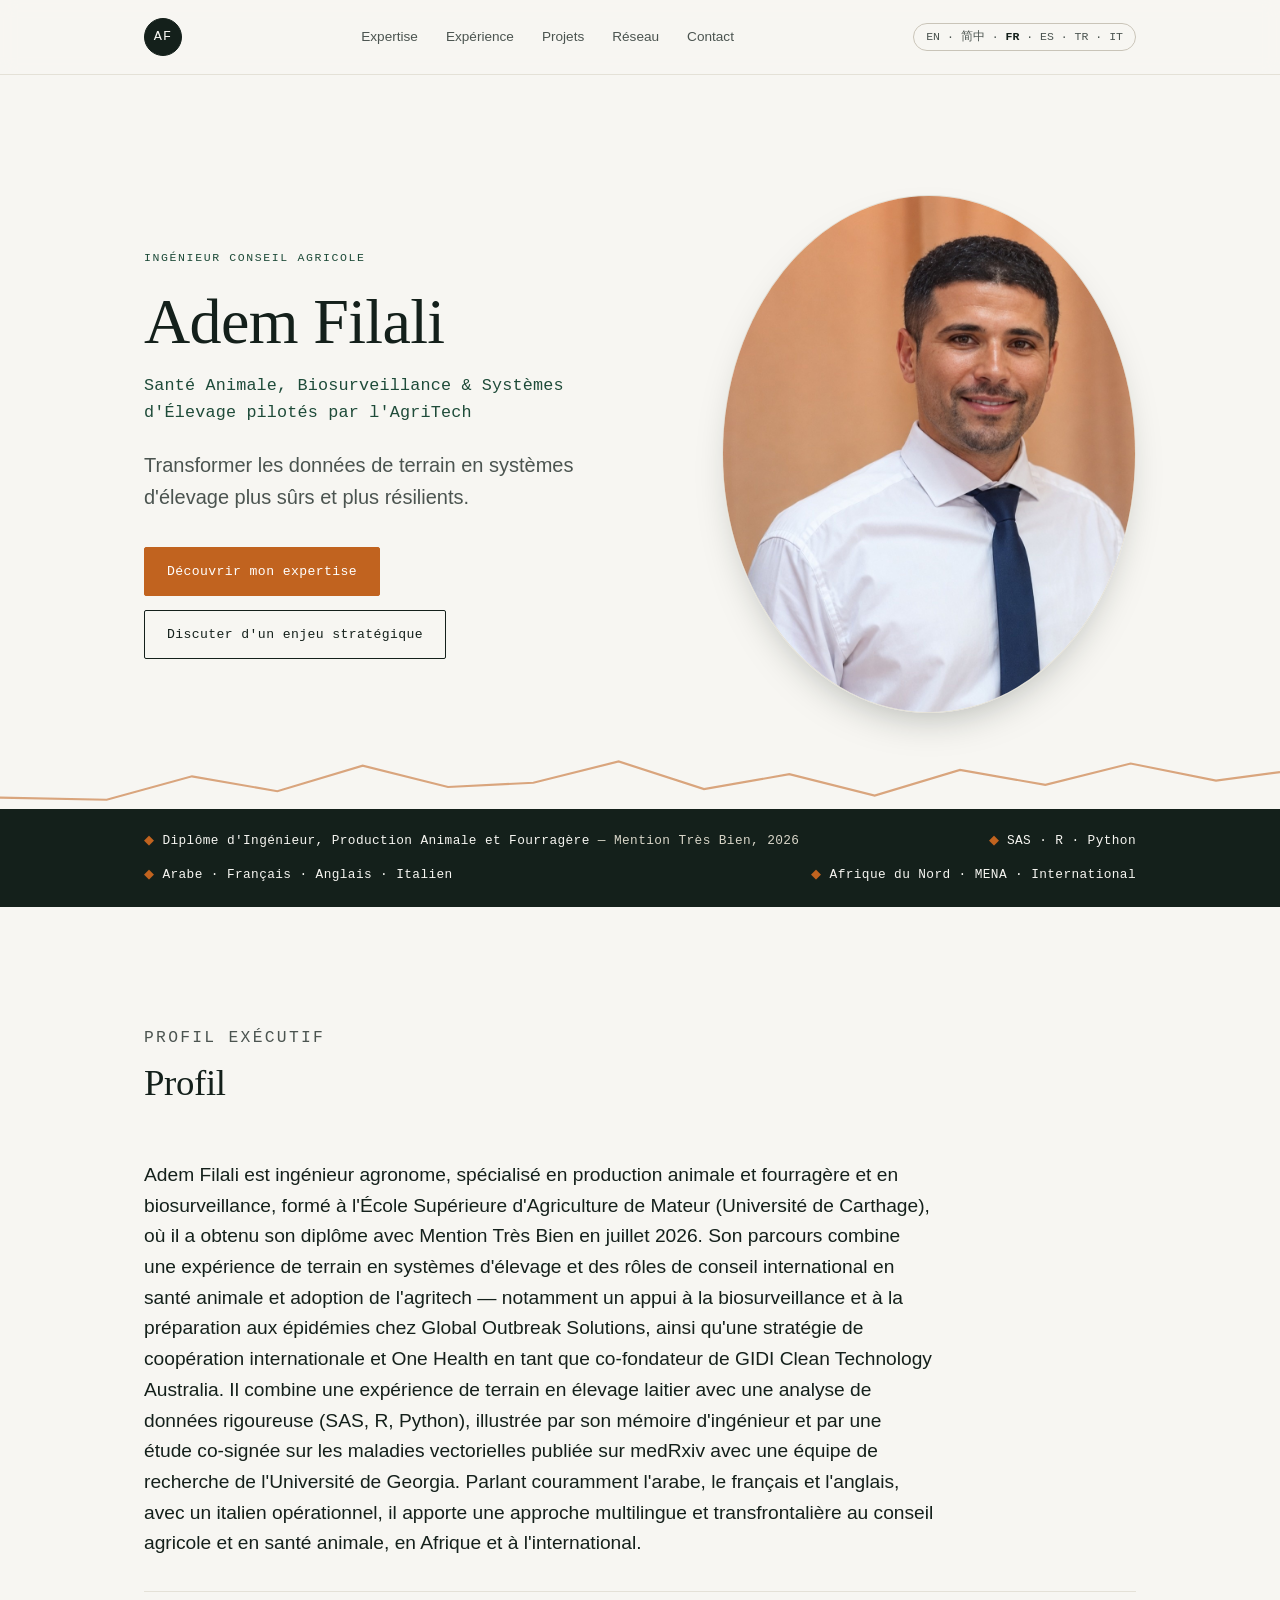
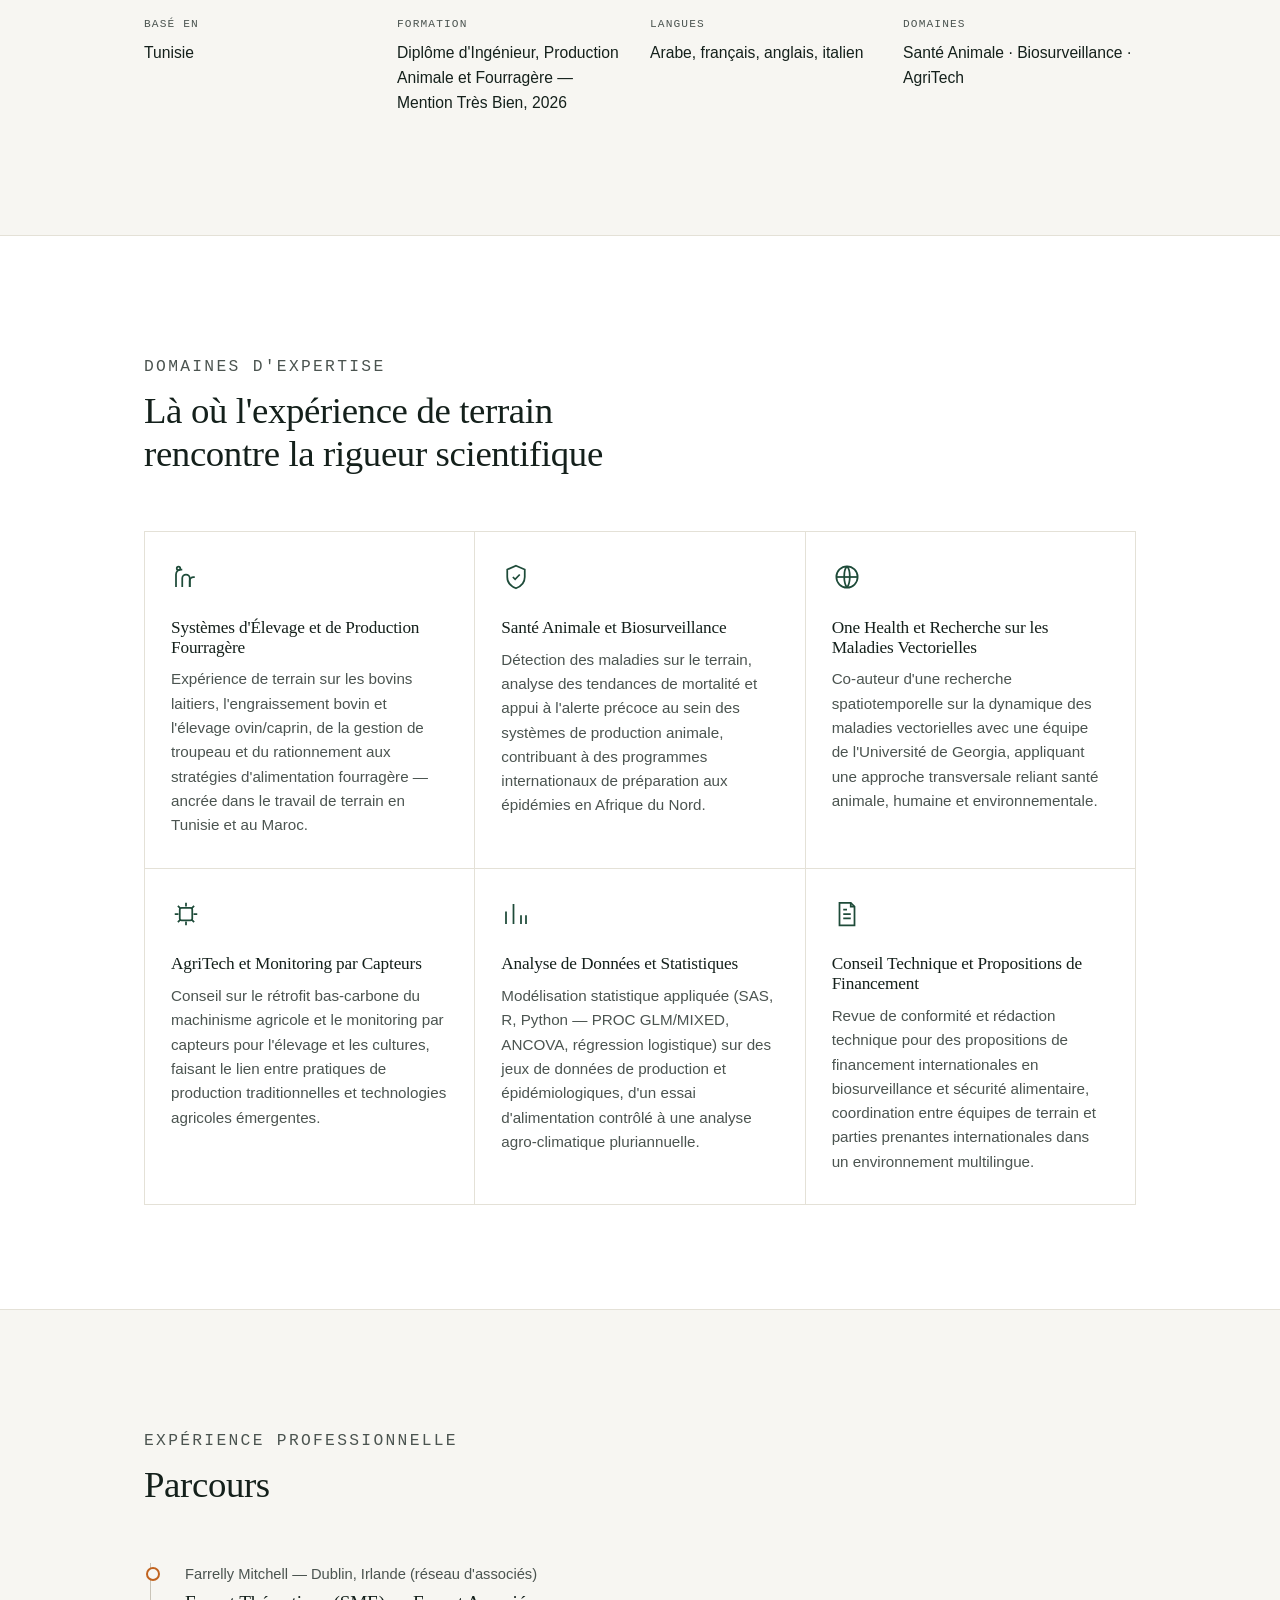
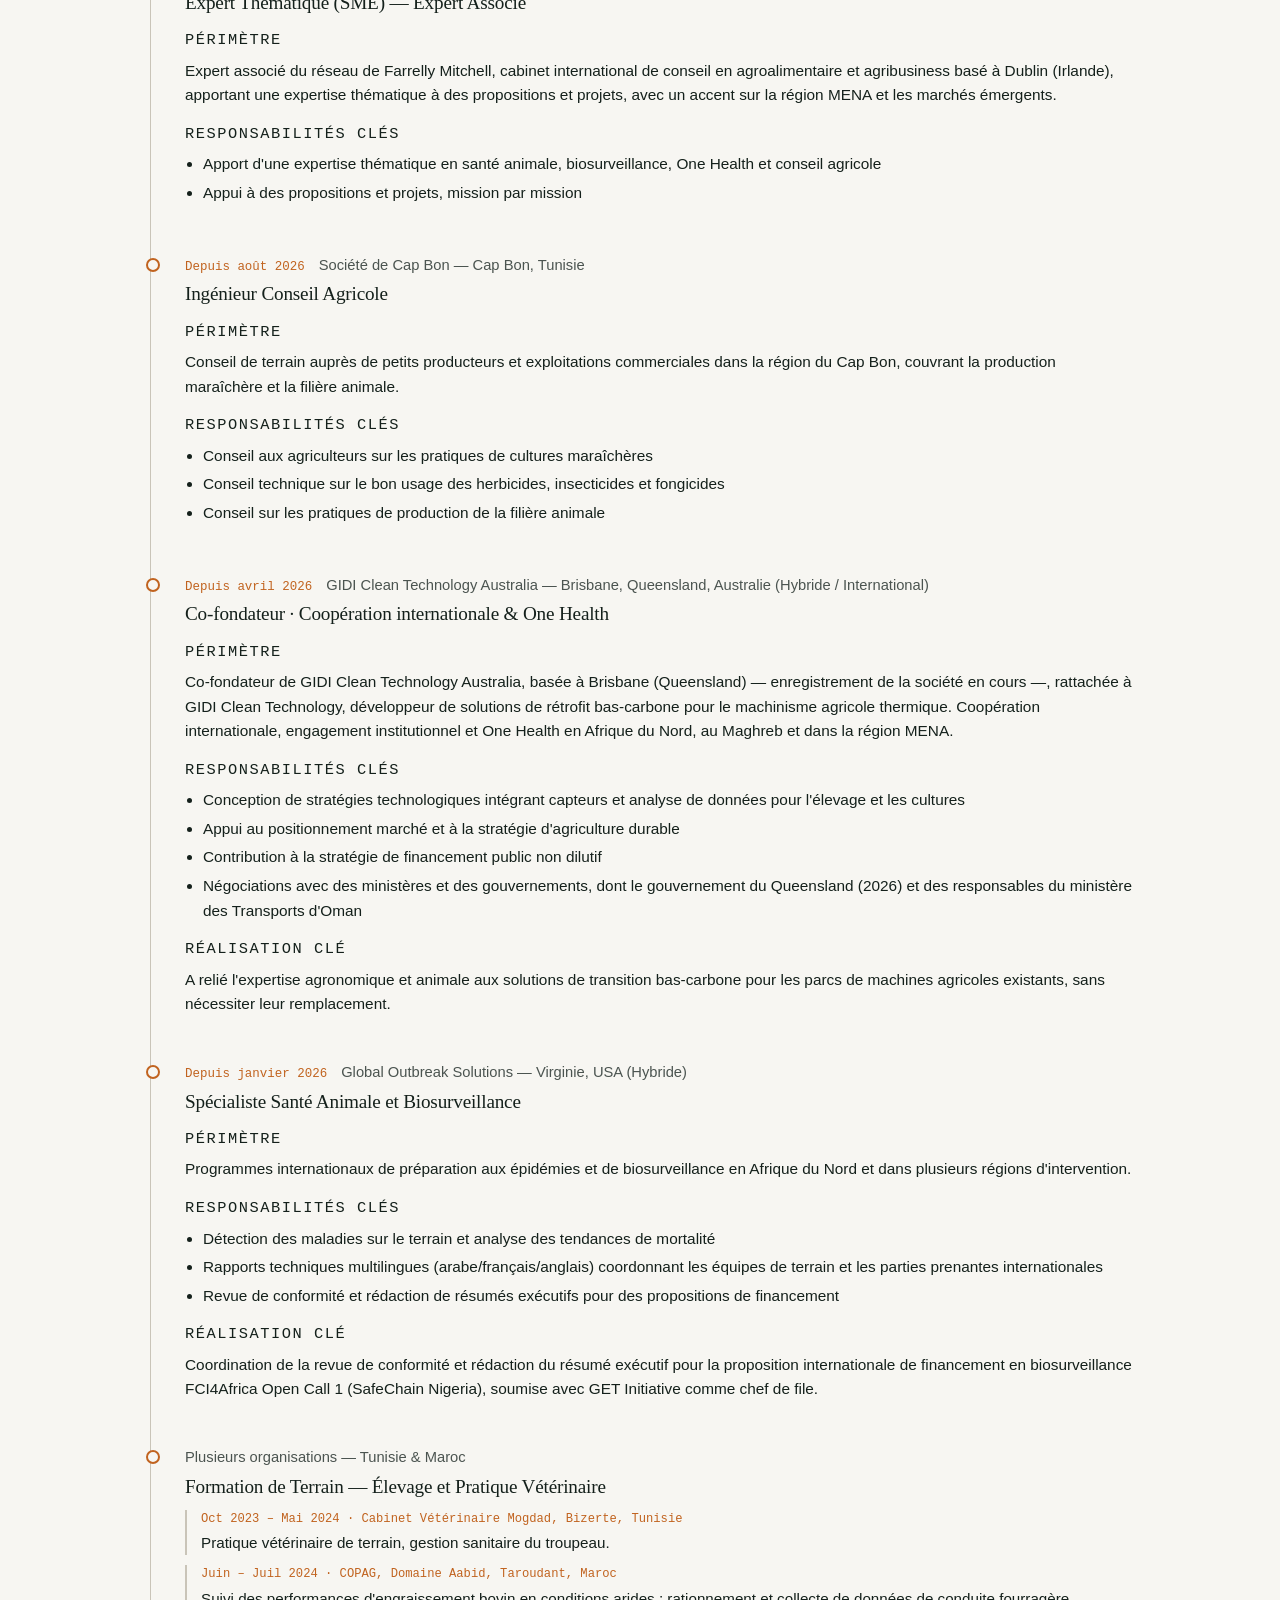
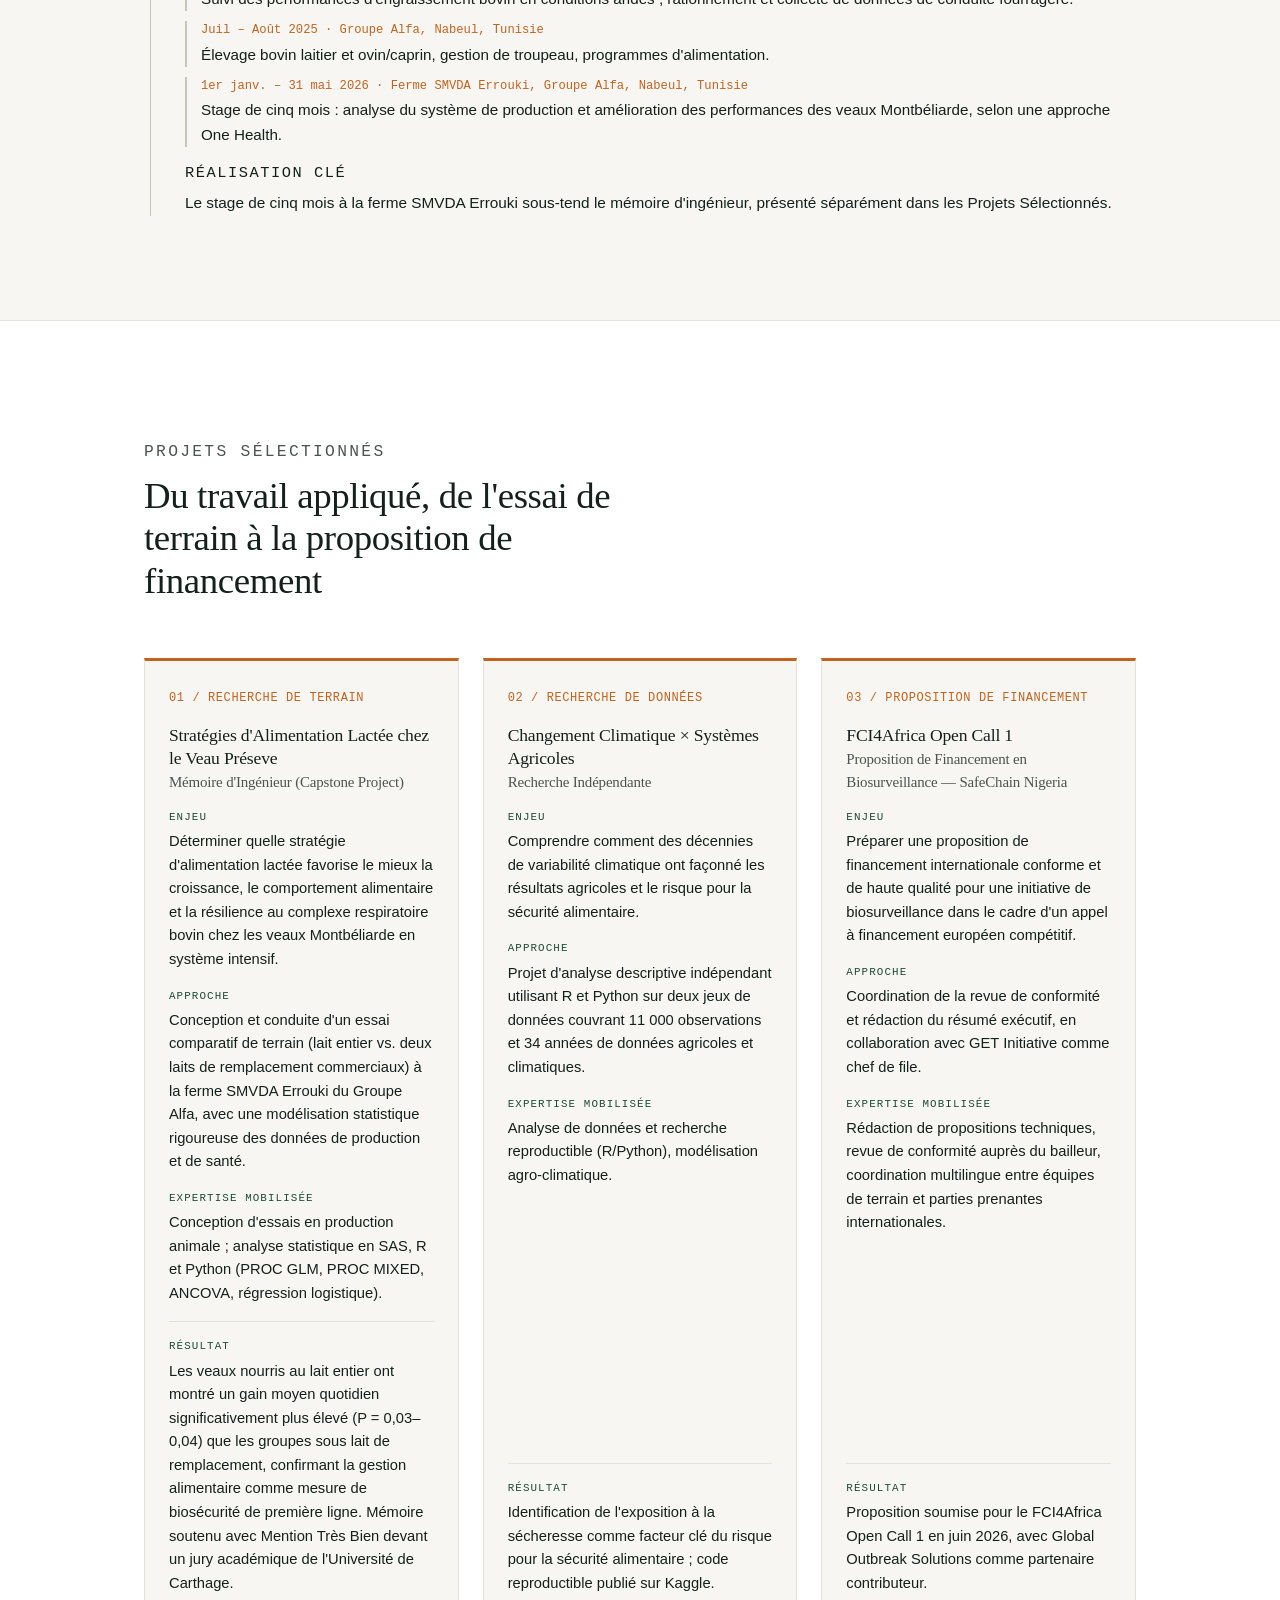
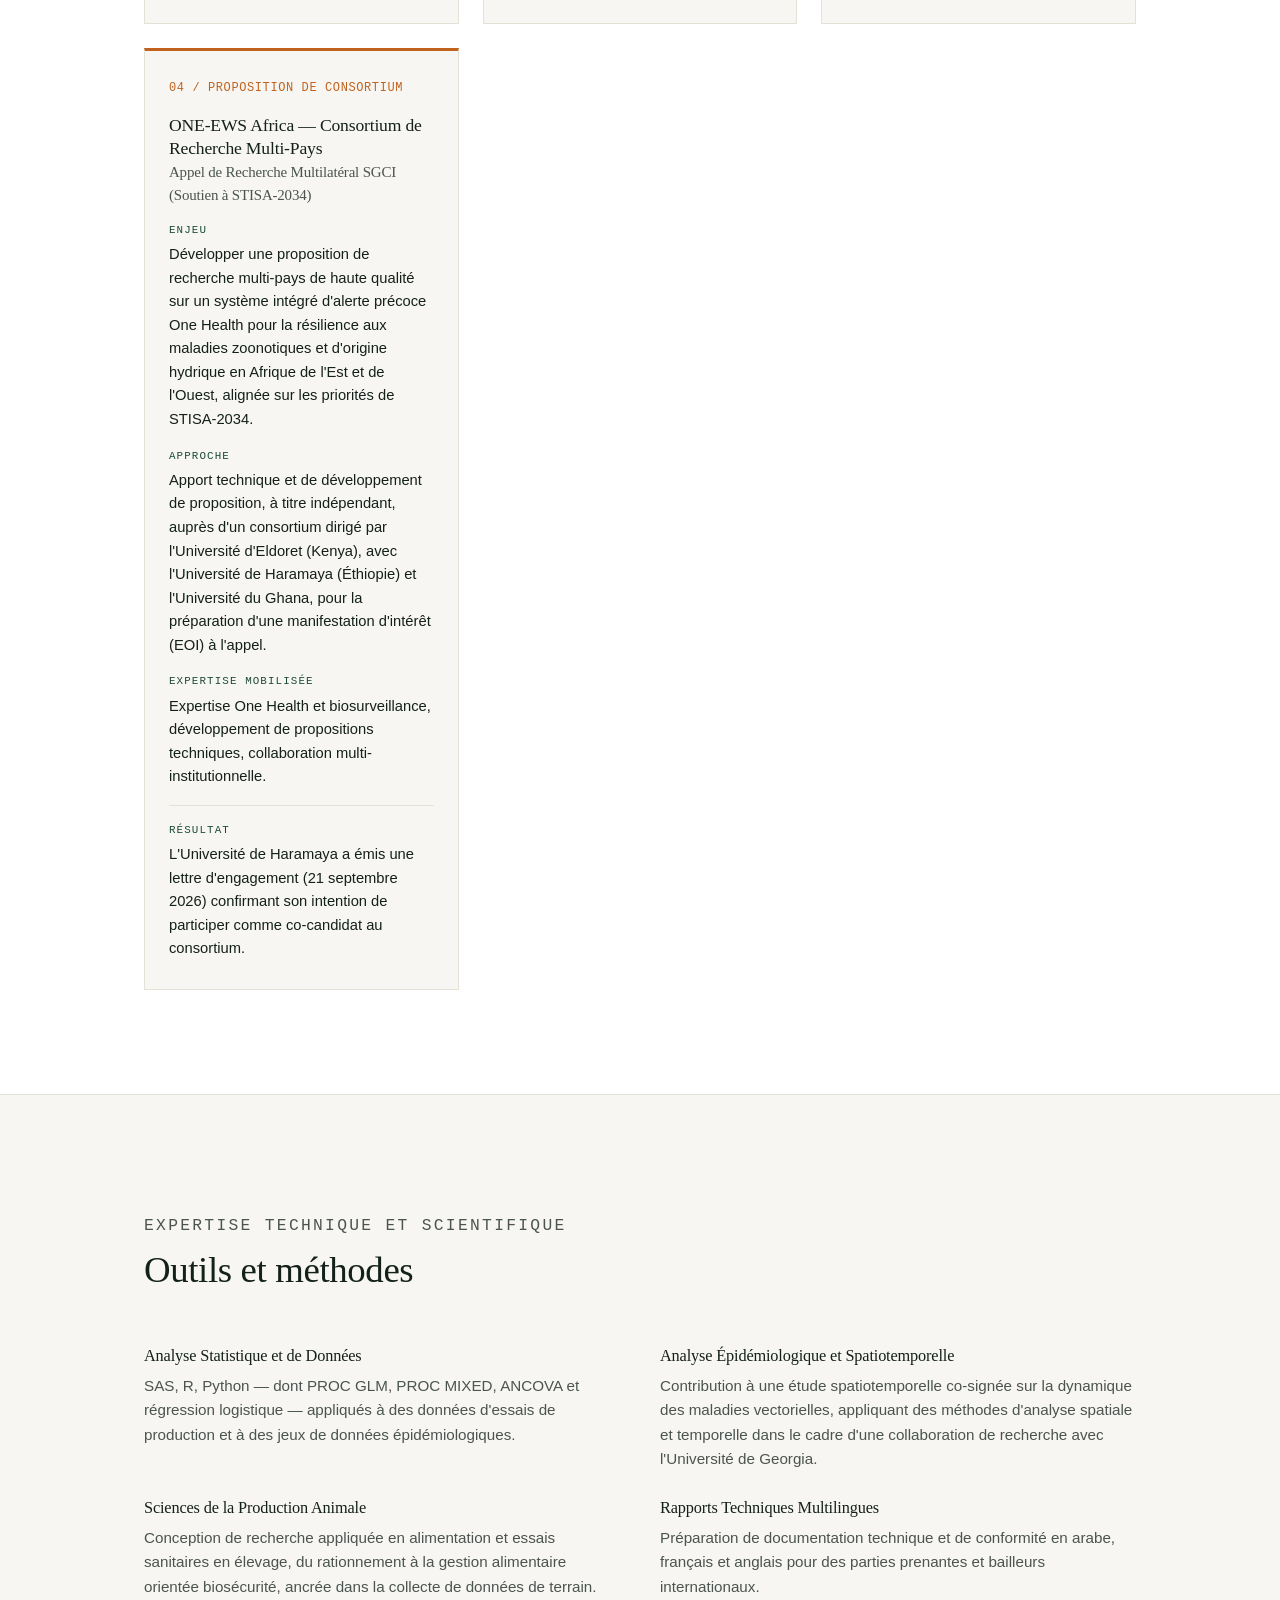
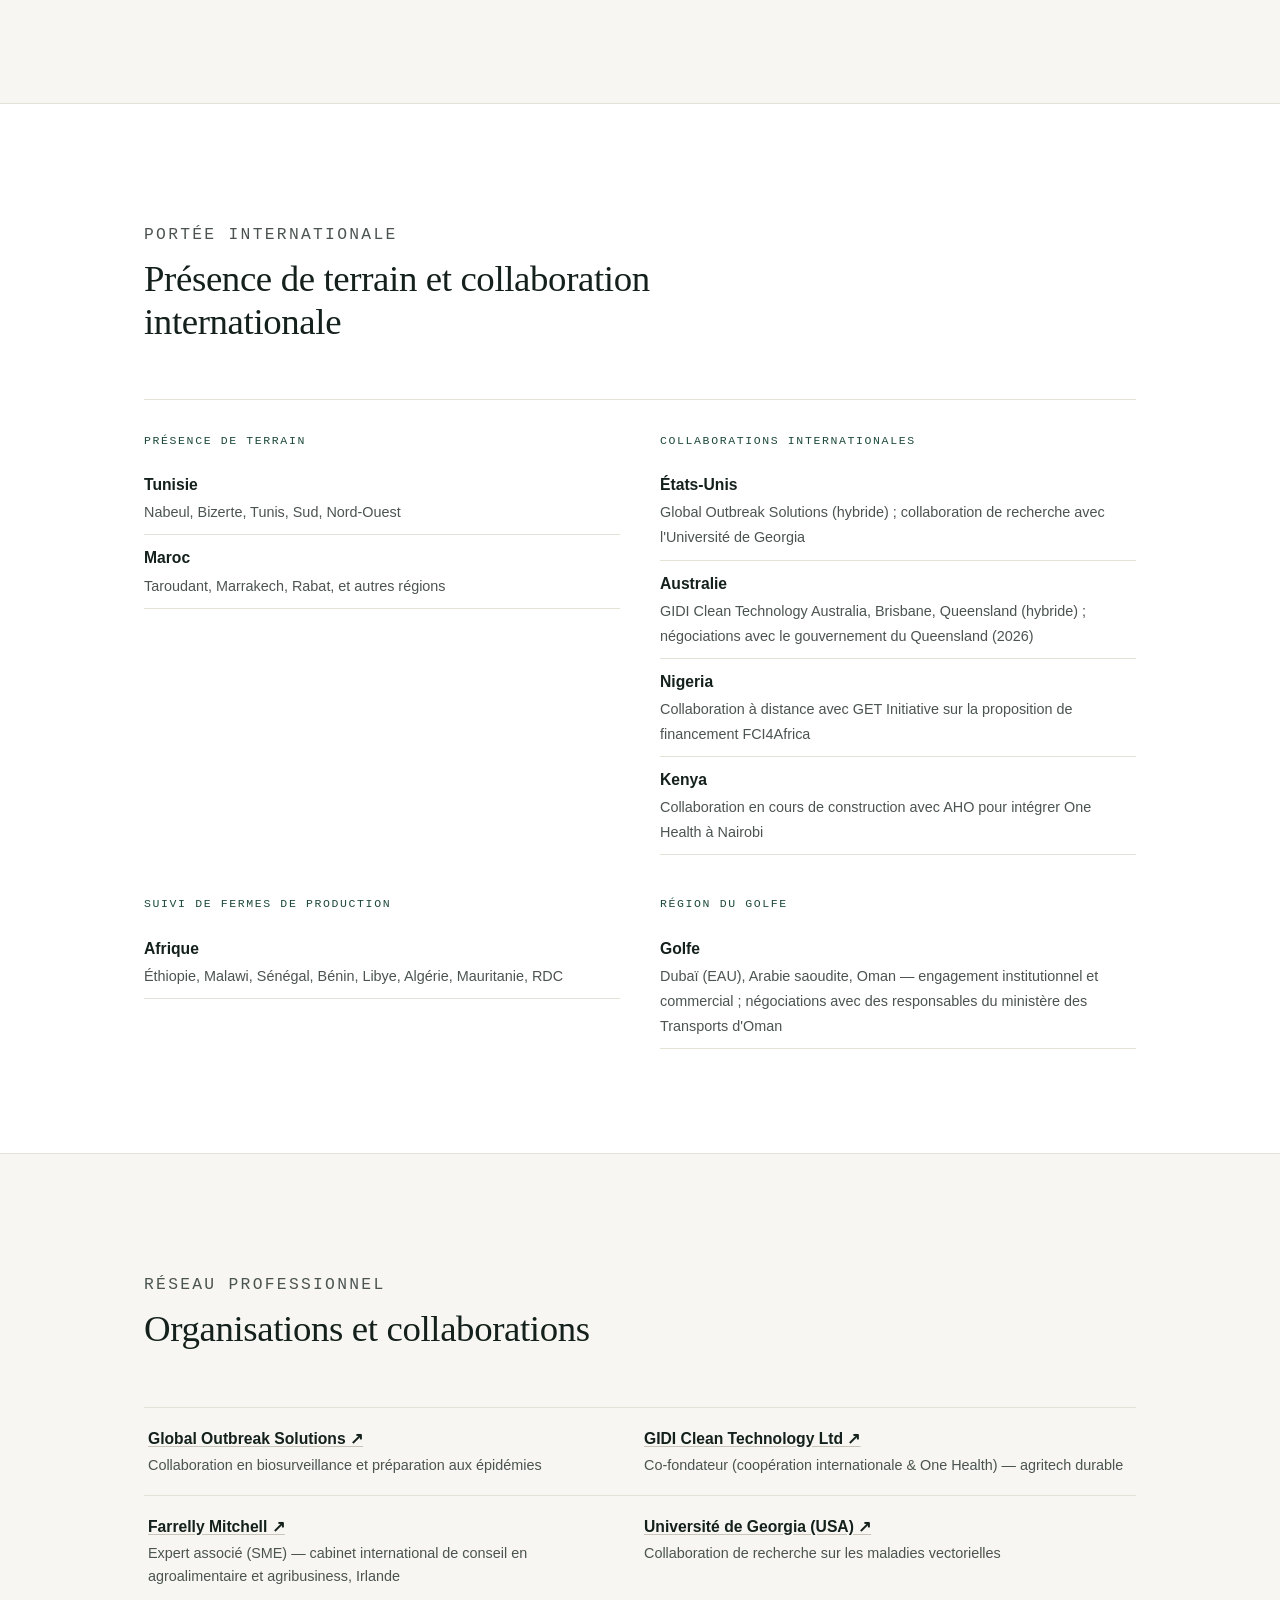
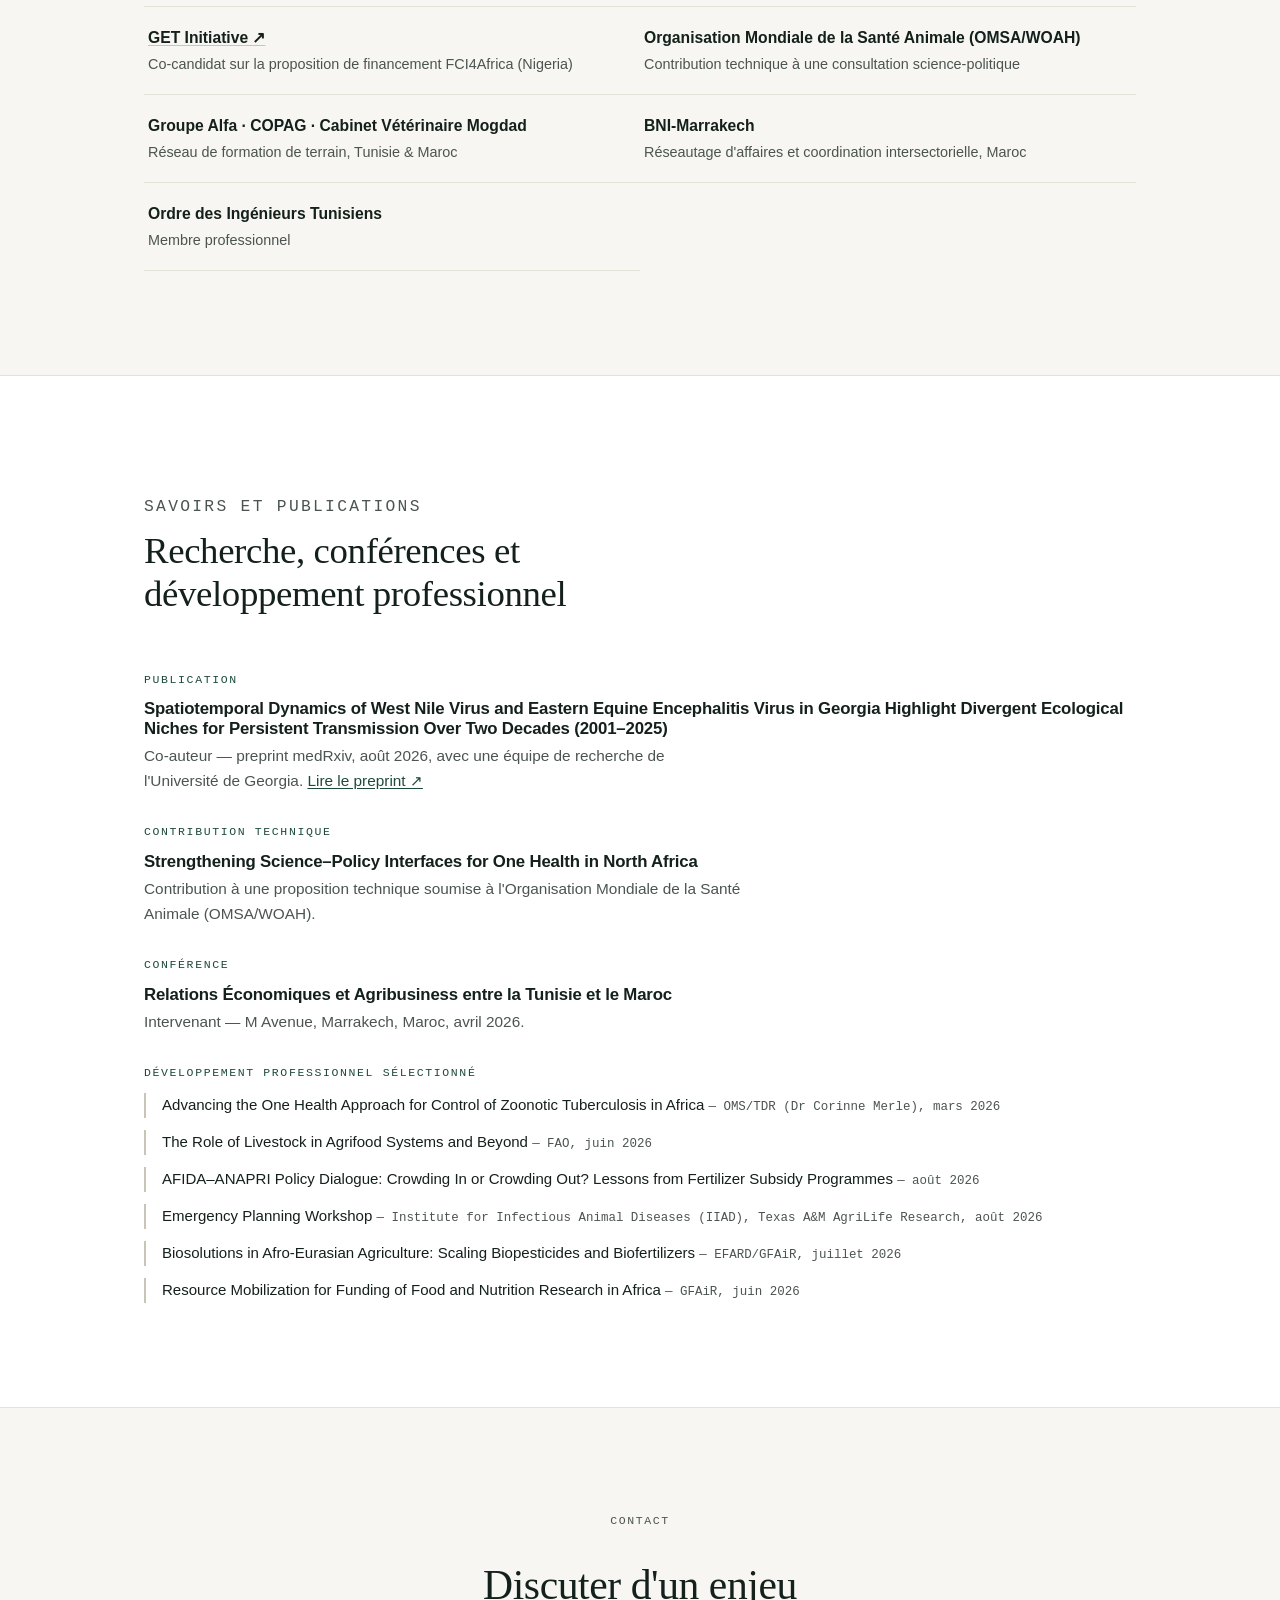
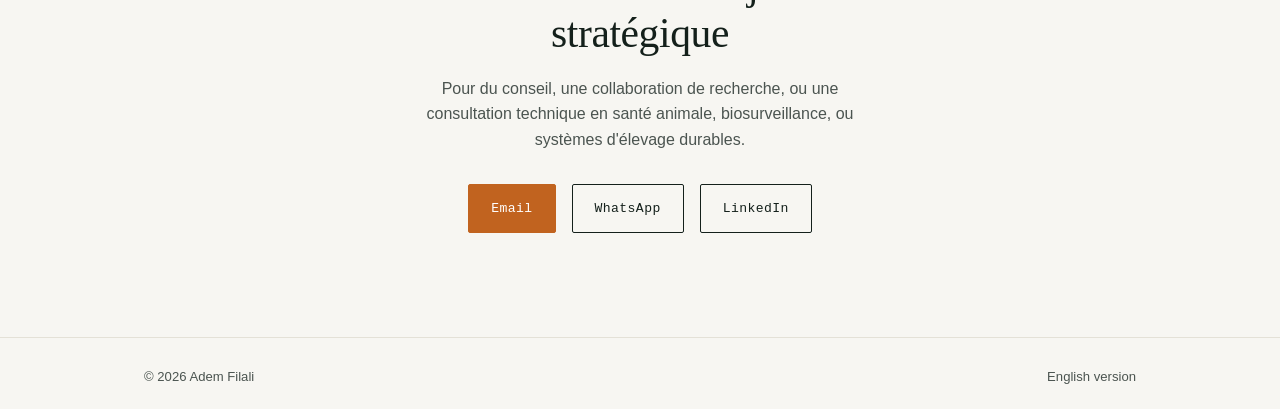
==== commit be8c3578: "Add files via upload Français 2" ====
--- a/index.html
+++ b/index.html
@@ -1,11 +1,11 @@
 <!DOCTYPE html>
-<html lang="zh-Hans">
+<html lang="fr">
 <head>
 <meta charset="UTF-8">
 <meta name="viewport" content="width=device-width, initial-scale=1.0">
-<title>阿德姆·菲拉利（Adem Filali）— 农业咨询工程师 | 动物健康、生物监测与农业科技</title>
-<meta name="description" content="阿德姆·菲拉利（Adem Filali）是一名农业咨询工程师，专注于动物与饲草生产、生物监测、同一健康（One Health）以及农业科技驱动的畜牧系统，服务范围涵盖非洲、中东北非及国际市场。">
-<link rel="canonical" href="https://ademfilali.github.io/zh-hans/">
+<title>Adem Filali — Ingénieur Conseil Agricole | Santé Animale, Biosurveillance &amp; AgriTech</title>
+<meta name="description" content="Adem Filali est ingénieur conseil agricole, spécialisé en production animale et fourragère, biosurveillance, et systèmes d'élevage pilotés par l'agritech, en Afrique et à l'international.">
+<link rel="canonical" href="https://ademfilali.github.io/fr/">
 <link rel="alternate" hreflang="en" href="https://ademfilali.github.io/en/">
 <link rel="alternate" hreflang="zh-Hans" href="https://ademfilali.github.io/zh-hans/">
 <link rel="alternate" hreflang="fr" href="https://ademfilali.github.io/fr/">
@@ -16,40 +16,32 @@
 
 <!-- Open Graph -->
 <meta property="og:type" content="profile">
-<meta property="og:title" content="阿德姆·菲拉利（Adem Filali）— 农业咨询工程师">
-<meta property="og:description" content="动物健康、生物监测与农业科技驱动的畜牧系统，服务范围涵盖非洲及国际市场。">
-<meta property="og:url" content="https://ademfilali.github.io/zh-hans/">
+<meta property="og:title" content="Adem Filali — Ingénieur Conseil Agricole">
+<meta property="og:description" content="Santé Animale, Biosurveillance &amp; Systèmes d'Élevage pilotés par l'AgriTech, en Afrique et à l'international.">
+<meta property="og:url" content="https://ademfilali.github.io/fr/">
 <meta property="og:image" content="https://ademfilali.github.io/assets/img/hero.jpg">
-<meta property="og:locale" content="zh_CN">
+<meta property="og:locale" content="fr_FR">
 <meta property="og:locale:alternate" content="en_US">
 
 <!-- Twitter -->
 <meta name="twitter:card" content="summary_large_image">
-<meta name="twitter:title" content="阿德姆·菲拉利（Adem Filali）— 农业咨询工程师">
-<meta name="twitter:description" content="动物健康、生物监测与农业科技驱动的畜牧系统，服务范围涵盖非洲及国际市场。">
+<meta name="twitter:title" content="Adem Filali — Ingénieur Conseil Agricole">
+<meta name="twitter:description" content="Santé Animale, Biosurveillance &amp; Systèmes d'Élevage pilotés par l'AgriTech, en Afrique et à l'international.">
 <meta name="twitter:image" content="https://ademfilali.github.io/assets/img/hero.jpg">
 
-<!-- 注意：此页面不加载 Google Fonts（在中国大陆常无法访问，会拖慢页面渲染），
-     改用系统自带的中文字体，以保证访问速度与稳定性。 -->
+<link rel="preconnect" href="https://fonts.googleapis.com">
+<link rel="preconnect" href="https://fonts.gstatic.com" crossorigin>
+<link href="https://fonts.googleapis.com/css2?family=Fraunces:opsz,wght@9..144,400;9..144,500;9..144,600&family=Inter:wght@400;500;600;700&family=IBM+Plex+Mono:wght@400;500&display=swap" rel="stylesheet">
+
 <link rel="stylesheet" href="../assets/css/style.css">
-<style>
-:root {
-  --font-display: Georgia, "Noto Serif SC", "Source Han Serif SC", "Songti SC", "STSong", "SimSun", serif;
-  --font-body: -apple-system, BlinkMacSystemFont, "PingFang SC", "Microsoft YaHei", "Noto Sans SC", "Hiragino Sans GB", "Segoe UI", sans-serif;
-  --font-mono: "PingFang SC", "Microsoft YaHei", "Noto Sans SC", "SFMono-Regular", Consolas, monospace;
-}
-.eyebrow, .credentials__item, .project-card__index { letter-spacing: 0.04em; text-transform: none; }
-body { line-height: 1.8; }
-</style>
 
 <script type="application/ld+json">
 {
   "@context": "https://schema.org",
   "@type": "Person",
   "name": "Adem Filali",
-  "alternateName": "阿德姆·菲拉利",
-  "jobTitle": "农业咨询工程师 — 动物健康、生物监测与农业科技驱动的畜牧系统",
-  "url": "https://ademfilali.github.io/zh-hans/",
+  "jobTitle": "Ingénieur Conseil Agricole — Santé Animale, Biosurveillance & Systèmes d'Élevage pilotés par l'AgriTech",
+  "url": "https://ademfilali.github.io/fr/",
   "image": "https://ademfilali.github.io/assets/img/hero.jpg",
   "email": "mailto:adem.filali.20000@gmail.com",
   "nationality": "Tunisian",
@@ -69,16 +61,16 @@
 
 <nav class="nav">
   <div class="nav__inner">
-    <a href="#top" class="nav__mark" aria-label="阿德姆·菲拉利 — 首页">AF</a>
+    <a href="#top" class="nav__mark" aria-label="Adem Filali — accueil">AF</a>
     <div class="nav__links">
-      <a href="#expertise">专业领域</a>
-      <a href="#experience">工作经历</a>
-      <a href="#projects">精选项目</a>
-      <a href="#network">专业网络</a>
-      <a href="#contact">联系方式</a>
-    </div>
-    <div class="nav__lang" aria-label="语言">
-      <a href="../en/">EN</a> · <span aria-current="page">简中</span> · <a href="../fr/">FR</a> · <a href="../es/">ES</a> · <a href="../tr/">TR</a> · <a href="../it/">IT</a>
+      <a href="#expertise">Expertise</a>
+      <a href="#experience">Expérience</a>
+      <a href="#projects">Projets</a>
+      <a href="#network">Réseau</a>
+      <a href="#contact">Contact</a>
+    </div>
+    <div class="nav__lang" aria-label="Langue">
+      <a href="../en/">EN</a> · <a href="../zh-hans/">简中</a> · <span aria-current="page">FR</span> · <a href="../es/">ES</a> · <a href="../tr/">TR</a> · <a href="../it/">IT</a>
     </div>
   </div>
 </nav>
@@ -89,17 +81,17 @@
   <header class="hero">
     <div class="container hero__inner">
       <div class="hero__copy">
-        <p class="eyebrow hero__eyebrow">农业咨询工程师 · 阿德姆·菲拉利</p>
+        <p class="eyebrow hero__eyebrow">Ingénieur Conseil Agricole</p>
         <h1>Adem Filali</h1>
-        <p class="hero__role">动物健康、生物监测与农业科技驱动的畜牧系统</p>
-        <p class="hero__tagline">将田间数据转化为更安全、更具韧性的畜牧系统。</p>
+        <p class="hero__role">Santé Animale, Biosurveillance &amp; Systèmes d'Élevage pilotés par l'AgriTech</p>
+        <p class="hero__tagline">Transformer les données de terrain en systèmes d'élevage plus sûrs et plus résilients.</p>
         <div class="hero__cta">
-          <a href="#expertise" class="btn btn--primary">了解我的专业领域</a>
-          <a href="#contact" class="btn btn--ghost">洽谈战略合作议题</a>
+          <a href="#expertise" class="btn btn--primary">Découvrir mon expertise</a>
+          <a href="#contact" class="btn btn--ghost">Discuter d'un enjeu stratégique</a>
         </div>
       </div>
       <div class="hero__portrait">
-        <img src="../assets/img/hero.jpg" alt="阿德姆·菲拉利（Adem Filali）肖像" width="1009" height="1339">
+        <img src="../assets/img/hero.jpg" alt="Portrait d'Adem Filali" width="1009" height="1339">
       </div>
     </div>
 
@@ -112,10 +104,10 @@
   <!-- ================= CREDENTIALS STRIP ================= -->
   <div class="credentials">
     <div class="container credentials__inner">
-      <span class="credentials__item"><span class="dot">◆</span><b>动物与饲草生产工程师学位（硕士层次）</b> — 最高荣誉，2026</span>
+      <span class="credentials__item"><span class="dot">◆</span><b>Diplôme d'Ingénieur, Production Animale et Fourragère</b> — Mention Très Bien, 2026</span>
       <span class="credentials__item"><span class="dot">◆</span><b>SAS · R · Python</b></span>
-      <span class="credentials__item"><span class="dot">◆</span><b>阿拉伯语 · 法语 · 英语 · 意大利语</b></span>
-      <span class="credentials__item"><span class="dot">◆</span><b>北非 · 中东北非（MENA）· 国际</b></span>
+      <span class="credentials__item"><span class="dot">◆</span><b>Arabe · Français · Anglais · Italien</b></span>
+      <span class="credentials__item"><span class="dot">◆</span><b>Afrique du Nord · MENA · International</b></span>
     </div>
   </div>
 
@@ -123,34 +115,37 @@
   <section id="profile">
     <div class="container">
       <div class="section-head reveal">
-        <p class="eyebrow">个人简介</p>
-        <h2>专业概况</h2>
+        <p class="eyebrow">Profil Exécutif</p>
+        <h2>Profil</h2>
       </div>
       <p class="profile__text reveal">
-        阿德姆·菲拉利（Adem Filali）是一名农业工程师，专攻动物与饲草生产及生物监测，毕业于迦太基大学马特尔高等农业学院（ESAM），
-        于2026年7月以最高荣誉取得工程师学位。其职业经历兼具畜牧生产系统的一线实践，以及动物健康与农业科技应用领域的国际咨询工作——
-        包括为 Global Outbreak Solutions 提供生物监测与疫情防范支持，并作为 GIDI Clean Technology Australia 的联合创始人，
-        负责国际合作与“同一健康”（One Health）战略。他将奶牛及畜牧养殖的田间经验与严谨的数据分析（SAS、R、Python）相结合，
-        成果体现于其工程毕业论文，以及与佐治亚大学（美国）研究团队合著、发表于 medRxiv 的媒介传播疾病研究预印本。
-        他精通阿拉伯语、法语和英语，具备工作水平的意大利语，致力于以多语言、跨国界的视角，
-        为非洲及国际范围内的农业与动物健康咨询工作提供专业支持。
+        Adem Filali est ingénieur agronome, spécialisé en production animale et fourragère et en biosurveillance,
+        formé à l'École Supérieure d'Agriculture de Mateur (Université de Carthage), où il a obtenu son diplôme
+        avec Mention Très Bien en juillet 2026. Son parcours combine une expérience de terrain en systèmes
+        d'élevage et des rôles de conseil international en santé animale et adoption de l'agritech — notamment
+        un appui à la biosurveillance et à la préparation aux épidémies chez Global Outbreak Solutions, ainsi qu'une stratégie de coopération internationale et One Health en tant que co-fondateur de GIDI Clean Technology Australia. Il combine une expérience de terrain
+        en élevage laitier avec une analyse de données rigoureuse (SAS, R, Python), illustrée par son mémoire
+        d'ingénieur et par une étude co-signée sur les maladies vectorielles publiée sur medRxiv avec une équipe
+        de recherche de l'Université de Georgia. Parlant couramment l'arabe, le français et l'anglais, avec un
+        italien opérationnel, il apporte une approche multilingue et transfrontalière au conseil agricole et en
+        santé animale, en Afrique et à l'international.
       </p>
       <dl class="profile__facts reveal">
         <div class="fact">
-          <dt>所在地</dt>
-          <dd>突尼斯</dd>
+          <dt>Basé en</dt>
+          <dd>Tunisie</dd>
         </div>
         <div class="fact">
-          <dt>学历</dt>
-          <dd>动物与饲草生产工程师学位（硕士层次）— 最高荣誉，2026</dd>
+          <dt>Formation</dt>
+          <dd>Diplôme d'Ingénieur, Production Animale et Fourragère — Mention Très Bien, 2026</dd>
         </div>
         <div class="fact">
-          <dt>语言</dt>
-          <dd>阿拉伯语、法语、英语、意大利语</dd>
+          <dt>Langues</dt>
+          <dd>Arabe, français, anglais, italien</dd>
         </div>
         <div class="fact">
-          <dt>专注方向</dt>
-          <dd>动物健康 · 生物监测 · 农业科技</dd>
+          <dt>Domaines</dt>
+          <dd>Santé Animale · Biosurveillance · AgriTech</dd>
         </div>
       </dl>
     </div>
@@ -160,8 +155,8 @@
   <section id="expertise" class="section--raised">
     <div class="container">
       <div class="section-head reveal">
-        <p class="eyebrow">核心专业领域</p>
-        <h2>田间实践与科学严谨性的结合</h2>
+        <p class="eyebrow">Domaines d'Expertise</p>
+        <h2>Là où l'expérience de terrain rencontre la rigueur scientifique</h2>
       </div>
     </div>
     <div class="container">
@@ -169,38 +164,38 @@
 
         <div class="card">
           <svg class="card__icon" viewBox="0 0 24 24" fill="none" stroke="currentColor" stroke-width="1.4"><path d="M4 20V10a4 4 0 0 1 4-4h1"/><path d="M9 20V13a3 3 0 0 1 3-3h0a3 3 0 0 1 3 3v7"/><path d="M15 20v-5a3 3 0 0 1 3-3h1"/><circle cx="6" cy="5" r="1.4"/></svg>
-          <h3>畜牧与饲草生产系统</h3>
-          <p>具备奶牛、肉牛育肥及绵羊/山羊养殖系统的一线实践经验，涵盖畜群管理、日粮配方与饲草饲喂策略——立足于突尼斯和摩洛哥的田间工作。</p>
+          <h3>Systèmes d'Élevage et de Production Fourragère</h3>
+          <p>Expérience de terrain sur les bovins laitiers, l'engraissement bovin et l'élevage ovin/caprin, de la gestion de troupeau et du rationnement aux stratégies d'alimentation fourragère — ancrée dans le travail de terrain en Tunisie et au Maroc.</p>
         </div>
 
         <div class="card">
           <svg class="card__icon" viewBox="0 0 24 24" fill="none" stroke="currentColor" stroke-width="1.4"><path d="M12 3l7 3v6c0 4.5-3 7.5-7 9-4-1.5-7-4.5-7-9V6z"/><path d="M9.5 12l1.8 1.8L15 10"/></svg>
-          <h3>动物健康与生物监测</h3>
-          <p>开展田间疫病检测与死亡率趋势分析，为畜牧生产系统提供早期预警支持，并参与北非地区的国际疫情防范项目。</p>
+          <h3>Santé Animale et Biosurveillance</h3>
+          <p>Détection des maladies sur le terrain, analyse des tendances de mortalité et appui à l'alerte précoce au sein des systèmes de production animale, contribuant à des programmes internationaux de préparation aux épidémies en Afrique du Nord.</p>
         </div>
 
         <div class="card">
           <svg class="card__icon" viewBox="0 0 24 24" fill="none" stroke="currentColor" stroke-width="1.4"><circle cx="12" cy="12" r="8.5"/><path d="M12 3.5c-3 3-3 13 0 17"/><path d="M12 3.5c3 3 3 13 0 17"/><path d="M3.5 12h17"/></svg>
-          <h3>同一健康与媒介传播疾病研究</h3>
-          <p>与佐治亚大学研究团队合著媒介传播疾病动态的时空研究，运用跨物种视角，贯通动物、人类与环境健康。</p>
+          <h3>One Health et Recherche sur les Maladies Vectorielles</h3>
+          <p>Co-auteur d'une recherche spatiotemporelle sur la dynamique des maladies vectorielles avec une équipe de l'Université de Georgia, appliquant une approche transversale reliant santé animale, humaine et environnementale.</p>
         </div>
 
         <div class="card">
           <svg class="card__icon" viewBox="0 0 24 24" fill="none" stroke="currentColor" stroke-width="1.4"><rect x="7" y="7" width="10" height="10" rx="1.5"/><path d="M12 3v3M12 18v3M3 12h3M18 12h3M5.5 5.5l2 2M18.5 5.5l-2 2M5.5 18.5l2-2M18.5 18.5l-2-2"/></svg>
-          <h3>农业科技与传感器监测</h3>
-          <p>就农业机械低碳改造，以及面向畜牧与种植系统的传感器监测提供咨询，推动传统生产实践与新兴农业技术相衔接。</p>
+          <h3>AgriTech et Monitoring par Capteurs</h3>
+          <p>Conseil sur le rétrofit bas-carbone du machinisme agricole et le monitoring par capteurs pour l'élevage et les cultures, faisant le lien entre pratiques de production traditionnelles et technologies agricoles émergentes.</p>
         </div>
 
         <div class="card">
           <svg class="card__icon" viewBox="0 0 24 24" fill="none" stroke="currentColor" stroke-width="1.4"><path d="M4 20V10M10 20V4M16 20v-7M20 20V13"/></svg>
-          <h3>数据与统计分析</h3>
-          <p>基于 SAS、R、Python 开展统计建模（PROC GLM/MIXED、协方差分析 ANCOVA、逻辑回归），应用于生产与流行病学数据集，涵盖从受控饲喂试验到多年度农业气候分析。</p>
+          <h3>Analyse de Données et Statistiques</h3>
+          <p>Modélisation statistique appliquée (SAS, R, Python — PROC GLM/MIXED, ANCOVA, régression logistique) sur des jeux de données de production et épidémiologiques, d'un essai d'alimentation contrôlé à une analyse agro-climatique pluriannuelle.</p>
         </div>
 
         <div class="card">
           <svg class="card__icon" viewBox="0 0 24 24" fill="none" stroke="currentColor" stroke-width="1.4"><path d="M6 3h9l3 3v15H6z"/><path d="M15 3v3h3"/><path d="M9 12h6M9 15.5h6M9 8.5h3"/></svg>
-          <h3>技术咨询与融资提案</h3>
-          <p>为生物监测与粮食安全领域的国际融资提案开展合规审查与技术撰写，在多语言环境中协调一线团队与国际利益相关方。</p>
+          <h3>Conseil Technique et Propositions de Financement</h3>
+          <p>Revue de conformité et rédaction technique pour des propositions de financement internationales en biosurveillance et sécurité alimentaire, coordination entre équipes de terrain et parties prenantes internationales dans un environnement multilingue.</p>
         </div>
 
       </div>
@@ -211,125 +206,125 @@
   <section id="experience">
     <div class="container">
       <div class="section-head reveal">
-        <p class="eyebrow">工作经历</p>
-        <h2>职业历程</h2>
+        <p class="eyebrow">Expérience Professionnelle</p>
+        <h2>Parcours</h2>
       </div>
 
       <div class="timeline reveal">
 
         <div class="timeline__item">
           <div class="timeline__meta">
-            <span class="timeline__org">Farrelly Mitchell — 爱尔兰都柏林（合作专家网络）</span>
-          </div>
-          <h3>领域专家（SME）— 合作专家</h3>
-          <div class="timeline__block">
-            <p class="timeline__block-label">工作范围</p>
-            <p>Farrelly Mitchell 合作专家网络成员。该公司是总部位于爱尔兰都柏林的国际食品与农业综合企业咨询机构；本人为其提案与项目提供领域专业支持，重点关注中东北非（MENA）及新兴市场。</p>
-          </div>
-          <div class="timeline__block">
-            <p class="timeline__block-label">主要职责</p>
+            <span class="timeline__org">Farrelly Mitchell — Dublin, Irlande (réseau d'associés)</span>
+          </div>
+          <h3>Expert Thématique (SME) — Expert Associé</h3>
+          <div class="timeline__block">
+            <p class="timeline__block-label">Périmètre</p>
+            <p>Expert associé du réseau de Farrelly Mitchell, cabinet international de conseil en agroalimentaire et agribusiness basé à Dublin (Irlande), apportant une expertise thématique à des propositions et projets, avec un accent sur la région MENA et les marchés émergents.</p>
+          </div>
+          <div class="timeline__block">
+            <p class="timeline__block-label">Responsabilités clés</p>
             <ul>
-              <li>在动物健康、生物监测、同一健康（One Health）及农业咨询领域提供领域专业支持</li>
-              <li>按项目为提案与项目工作提供支持</li>
+              <li>Apport d'une expertise thématique en santé animale, biosurveillance, One Health et conseil agricole</li>
+              <li>Appui à des propositions et projets, mission par mission</li>
             </ul>
           </div>
         </div>
 
         <div class="timeline__item">
           <div class="timeline__meta">
-            <span class="timeline__dates">2026年8月起</span>
-            <span class="timeline__org">Société de Cap Bon — 突尼斯 邦角（Cap Bon）地区</span>
-          </div>
-          <h3>农业咨询工程师</h3>
-          <div class="timeline__block">
-            <p class="timeline__block-label">工作范围</p>
-            <p>为邦角地区的小农户与商业化农场提供一线咨询，业务涵盖蔬菜生产及畜牧业。</p>
-          </div>
-          <div class="timeline__block">
-            <p class="timeline__block-label">主要职责</p>
+            <span class="timeline__dates">Depuis août 2026</span>
+            <span class="timeline__org">Société de Cap Bon — Cap Bon, Tunisie</span>
+          </div>
+          <h3>Ingénieur Conseil Agricole</h3>
+          <div class="timeline__block">
+            <p class="timeline__block-label">Périmètre</p>
+            <p>Conseil de terrain auprès de petits producteurs et exploitations commerciales dans la région du Cap Bon, couvrant la production maraîchère et la filière animale.</p>
+          </div>
+          <div class="timeline__block">
+            <p class="timeline__block-label">Responsabilités clés</p>
             <ul>
-              <li>就蔬菜种植技术向农户提供咨询</li>
-              <li>就除草剂、杀虫剂和杀菌剂的规范使用提供技术指导</li>
-              <li>就畜牧业生产实践提供咨询</li>
+              <li>Conseil aux agriculteurs sur les pratiques de cultures maraîchères</li>
+              <li>Conseil technique sur le bon usage des herbicides, insecticides et fongicides</li>
+              <li>Conseil sur les pratiques de production de la filière animale</li>
             </ul>
           </div>
         </div>
 
         <div class="timeline__item">
           <div class="timeline__meta">
-            <span class="timeline__dates">2026年4月起</span>
-            <span class="timeline__org">GIDI Clean Technology Australia — 澳大利亚昆士兰州布里斯班（混合办公 / 国际）</span>
-          </div>
-          <h3>联合创始人 · 国际合作与同一健康</h3>
-          <div class="timeline__block">
-            <p class="timeline__block-label">工作范围</p>
-            <p>GIDI Clean Technology Australia 联合创始人，该公司位于昆士兰州布里斯班（公司注册手续办理中），隶属于 GIDI Clean Technology——一家面向内燃机农业机械开发低碳改造解决方案的企业。工作聚焦于北非、马格里布及中东北非（MENA）地区的国际合作、机构对接与同一健康（One Health）。</p>
-          </div>
-          <div class="timeline__block">
-            <p class="timeline__block-label">主要职责</p>
+            <span class="timeline__dates">Depuis avril 2026</span>
+            <span class="timeline__org">GIDI Clean Technology Australia — Brisbane, Queensland, Australie (Hybride / International)</span>
+          </div>
+          <h3>Co-fondateur · Coopération internationale &amp; One Health</h3>
+          <div class="timeline__block">
+            <p class="timeline__block-label">Périmètre</p>
+            <p>Co-fondateur de GIDI Clean Technology Australia, basée à Brisbane (Queensland) — enregistrement de la société en cours —, rattachée à GIDI Clean Technology, développeur de solutions de rétrofit bas-carbone pour le machinisme agricole thermique. Coopération internationale, engagement institutionnel et One Health en Afrique du Nord, au Maghreb et dans la région MENA.</p>
+          </div>
+          <div class="timeline__block">
+            <p class="timeline__block-label">Responsabilités clés</p>
             <ul>
-              <li>设计融合传感器监测与数据分析的技术驱动型战略，服务于畜牧与种植生产</li>
-              <li>支持市场进入及可持续农业定位</li>
-              <li>参与非稀释性融资及公共资金对接战略</li>
-              <li>与各国部委及政府开展谈判，包括昆士兰州政府（2026年）以及阿曼交通部相关负责人</li>
+              <li>Conception de stratégies technologiques intégrant capteurs et analyse de données pour l'élevage et les cultures</li>
+              <li>Appui au positionnement marché et à la stratégie d'agriculture durable</li>
+              <li>Contribution à la stratégie de financement public non dilutif</li>
+              <li>Négociations avec des ministères et des gouvernements, dont le gouvernement du Queensland (2026) et des responsables du ministère des Transports d'Oman</li>
             </ul>
           </div>
           <div class="timeline__block">
-            <p class="timeline__block-label">关键成果</p>
-            <p>将农学与动物生产专业能力同清洁技术应用路径相结合，使现有农业机械车队无需更换即可实现低碳转型。</p>
+            <p class="timeline__block-label">Réalisation clé</p>
+            <p>A relié l'expertise agronomique et animale aux solutions de transition bas-carbone pour les parcs de machines agricoles existants, sans nécessiter leur remplacement.</p>
           </div>
         </div>
 
         <div class="timeline__item">
           <div class="timeline__meta">
-            <span class="timeline__dates">2026年1月起</span>
-            <span class="timeline__org">Global Outbreak Solutions — 美国弗吉尼亚州（混合办公）</span>
-          </div>
-          <h3>动物健康与生物监测专家</h3>
-          <div class="timeline__block">
-            <p class="timeline__block-label">工作范围</p>
-            <p>面向北非及多个业务区域的国际疫情防范与生物监测项目。</p>
-          </div>
-          <div class="timeline__block">
-            <p class="timeline__block-label">主要职责</p>
+            <span class="timeline__dates">Depuis janvier 2026</span>
+            <span class="timeline__org">Global Outbreak Solutions — Virginie, USA (Hybride)</span>
+          </div>
+          <h3>Spécialiste Santé Animale et Biosurveillance</h3>
+          <div class="timeline__block">
+            <p class="timeline__block-label">Périmètre</p>
+            <p>Programmes internationaux de préparation aux épidémies et de biosurveillance en Afrique du Nord et dans plusieurs régions d'intervention.</p>
+          </div>
+          <div class="timeline__block">
+            <p class="timeline__block-label">Responsabilités clés</p>
             <ul>
-              <li>开展田间疫病检测与死亡率趋势分析</li>
-              <li>撰写多语言（阿拉伯语/法语/英语）技术报告，协调一线团队与国际利益相关方</li>
-              <li>为融资提案开展合规审查并撰写执行摘要</li>
+              <li>Détection des maladies sur le terrain et analyse des tendances de mortalité</li>
+              <li>Rapports techniques multilingues (arabe/français/anglais) coordonnant les équipes de terrain et les parties prenantes internationales</li>
+              <li>Revue de conformité et rédaction de résumés exécutifs pour des propositions de financement</li>
             </ul>
           </div>
           <div class="timeline__block">
-            <p class="timeline__block-label">关键成果</p>
-            <p>统筹 FCI4Africa 第一轮征集（SafeChain Nigeria）国际生物监测融资提案的合规审查并撰写执行摘要，该提案由 GET Initiative 作为牵头申请方提交。</p>
+            <p class="timeline__block-label">Réalisation clé</p>
+            <p>Coordination de la revue de conformité et rédaction du résumé exécutif pour la proposition internationale de financement en biosurveillance FCI4Africa Open Call 1 (SafeChain Nigeria), soumise avec GET Initiative comme chef de file.</p>
           </div>
         </div>
 
         <div class="timeline__item">
           <div class="timeline__meta">
-            <span class="timeline__org">多家机构 — 突尼斯与摩洛哥</span>
-          </div>
-          <h3>田间实训 — 畜牧与兽医实践</h3>
+            <span class="timeline__org">Plusieurs organisations — Tunisie &amp; Maroc</span>
+          </div>
+          <h3>Formation de Terrain — Élevage et Pratique Vétérinaire</h3>
           <ul class="field-training-list">
             <li>
-              <span class="ft-dates">2023年10月 – 2024年5月 · Cabinet Vétérinaire Mogdad，比泽特，突尼斯</span>
-              兽医临床一线实践，畜群层面的动物健康管理。
+              <span class="ft-dates">Oct 2023 – Mai 2024 · Cabinet Vétérinaire Mogdad, Bizerte, Tunisie</span>
+              Pratique vétérinaire de terrain, gestion sanitaire du troupeau.
             </li>
             <li>
-              <span class="ft-dates">2024年6–7月 · COPAG，Domaine Aabid，塔鲁丹特，摩洛哥</span>
-              监测干旱生产条件下的肉牛育肥性能；日粮配方与饲草管理数据采集。
+              <span class="ft-dates">Juin – Juil 2024 · COPAG, Domaine Aabid, Taroudant, Maroc</span>
+              Suivi des performances d'engraissement bovin en conditions arides ; rationnement et collecte de données de conduite fourragère.
             </li>
             <li>
-              <span class="ft-dates">2025年7–8月 · Groupe Alfa，纳布勒，突尼斯</span>
-              奶牛及绵羊/山羊养殖、畜群管理与饲喂方案。
+              <span class="ft-dates">Juil – Août 2025 · Groupe Alfa, Nabeul, Tunisie</span>
+              Élevage bovin laitier et ovin/caprin, gestion de troupeau, programmes d'alimentation.
             </li>
             <li>
-              <span class="ft-dates">2026年1月1日 – 5月31日 · SMVDA Errouki 农场，Groupe Alfa，纳布勒，突尼斯</span>
-              为期五个月的实习：基于“同一健康”方法，分析生产系统并提升蒙贝利亚（Montbéliarde）犊牛的生产性能。
+              <span class="ft-dates">1er janv. – 31 mai 2026 · Ferme SMVDA Errouki, Groupe Alfa, Nabeul, Tunisie</span>
+              Stage de cinq mois : analyse du système de production et amélioration des performances des veaux Montbéliarde, selon une approche One Health.
             </li>
           </ul>
           <div class="timeline__block">
-            <p class="timeline__block-label">关键成果</p>
-            <p>在 SMVDA Errouki 农场为期五个月的实习，构成了工程毕业设计的实践基础，该项目在“精选项目”中单独介绍。</p>
+            <p class="timeline__block-label">Réalisation clé</p>
+            <p>Le stage de cinq mois à la ferme SMVDA Errouki sous-tend le mémoire d'ingénieur, présenté séparément dans les Projets Sélectionnés.</p>
           </div>
         </div>
 
@@ -341,93 +336,93 @@
   <section id="projects" class="section--raised">
     <div class="container">
       <div class="section-head reveal">
-        <p class="eyebrow">精选项目</p>
-        <h2>从田间试验到融资提案的应用实践</h2>
+        <p class="eyebrow">Projets Sélectionnés</p>
+        <h2>Du travail appliqué, de l'essai de terrain à la proposition de financement</h2>
       </div>
 
       <div class="projects reveal">
 
         <article class="project-card">
-          <span class="project-card__index">01 / 田间研究</span>
-          <h3>断奶前犊牛的牛奶饲喂策略<br><span style="font-weight:400;color:var(--text-muted);font-size:0.85em;">工程毕业设计（Capstone Project）</span></h3>
-          <div class="project-card__row">
-            <span class="label">挑战</span>
-            在集约化养殖条件下，确定何种液态饲喂策略最有利于断奶前蒙贝利亚（Montbéliarde）犊牛的生长、采食行为及对牛呼吸道疾病综合征的抵抗力。
-          </div>
-          <div class="project-card__row">
-            <span class="label">方法</span>
-            在 Groupe Alfa 的 SMVDA Errouki 农场设计并实施对比田间试验（全乳对比两种商品代乳粉），并对生产与健康数据进行严谨的统计建模。
-          </div>
-          <div class="project-card__row">
-            <span class="label">应用专长</span>
-            动物生产试验设计；基于 SAS、R、Python 的统计分析（PROC GLM、PROC MIXED、ANCOVA、逻辑回归）。
+          <span class="project-card__index">01 / RECHERCHE DE TERRAIN</span>
+          <h3>Stratégies d'Alimentation Lactée chez le Veau Préseve<br><span style="font-weight:400;color:var(--text-muted);font-size:0.85em;">Mémoire d'Ingénieur (Capstone Project)</span></h3>
+          <div class="project-card__row">
+            <span class="label">Enjeu</span>
+            Déterminer quelle stratégie d'alimentation lactée favorise le mieux la croissance, le comportement alimentaire et la résilience au complexe respiratoire bovin chez les veaux Montbéliarde en système intensif.
+          </div>
+          <div class="project-card__row">
+            <span class="label">Approche</span>
+            Conception et conduite d'un essai comparatif de terrain (lait entier vs. deux laits de remplacement commerciaux) à la ferme SMVDA Errouki du Groupe Alfa, avec une modélisation statistique rigoureuse des données de production et de santé.
+          </div>
+          <div class="project-card__row">
+            <span class="label">Expertise Mobilisée</span>
+            Conception d'essais en production animale ; analyse statistique en SAS, R et Python (PROC GLM, PROC MIXED, ANCOVA, régression logistique).
           </div>
           <div class="project-card__row project-card__row--outcome">
-            <span class="label">成果</span>
-            全乳饲喂犊牛的平均日增重显著高于代乳粉组（P = 0.03–0.04），支持将饲喂管理作为生物安全的第一道防线。论文以最高荣誉通过迦太基大学学术评审委员会答辩。
+            <span class="label">Résultat</span>
+            Les veaux nourris au lait entier ont montré un gain moyen quotidien significativement plus élevé (P = 0,03–0,04) que les groupes sous lait de remplacement, confirmant la gestion alimentaire comme mesure de biosécurité de première ligne. Mémoire soutenu avec Mention Très Bien devant un jury académique de l'Université de Carthage.
           </div>
         </article>
 
         <article class="project-card">
-          <span class="project-card__index">02 / 数据研究</span>
-          <h3>气候变化 × 农业系统<br><span style="font-weight:400;color:var(--text-muted);font-size:0.85em;">独立研究</span></h3>
-          <div class="project-card__row">
-            <span class="label">挑战</span>
-            理解数十年的气候变率如何塑造农业产出与粮食安全风险。
-          </div>
-          <div class="project-card__row">
-            <span class="label">方法</span>
-            独立开展描述性分析项目，使用 R 和 Python 处理涵盖 11,000 条观测值、34 年农业与气候数据的两个数据集。
-          </div>
-          <div class="project-card__row">
-            <span class="label">应用专长</span>
-            数据分析与可重复研究（R/Python），农业气候建模。
+          <span class="project-card__index">02 / RECHERCHE DE DONNÉES</span>
+          <h3>Changement Climatique × Systèmes Agricoles<br><span style="font-weight:400;color:var(--text-muted);font-size:0.85em;">Recherche Indépendante</span></h3>
+          <div class="project-card__row">
+            <span class="label">Enjeu</span>
+            Comprendre comment des décennies de variabilité climatique ont façonné les résultats agricoles et le risque pour la sécurité alimentaire.
+          </div>
+          <div class="project-card__row">
+            <span class="label">Approche</span>
+            Projet d'analyse descriptive indépendant utilisant R et Python sur deux jeux de données couvrant 11 000 observations et 34 années de données agricoles et climatiques.
+          </div>
+          <div class="project-card__row">
+            <span class="label">Expertise Mobilisée</span>
+            Analyse de données et recherche reproductible (R/Python), modélisation agro-climatique.
           </div>
           <div class="project-card__row project-card__row--outcome">
-            <span class="label">成果</span>
-            识别出干旱暴露是粮食安全风险的关键驱动因素；可重复代码已发布于 Kaggle。
+            <span class="label">Résultat</span>
+            Identification de l'exposition à la sécheresse comme facteur clé du risque pour la sécurité alimentaire ; code reproductible publié sur Kaggle.
           </div>
         </article>
 
         <article class="project-card">
-          <span class="project-card__index">03 / 融资提案</span>
-          <h3>FCI4Africa 第一轮征集<br><span style="font-weight:400;color:var(--text-muted);font-size:0.85em;">生物监测融资提案 — SafeChain Nigeria</span></h3>
-          <div class="project-card__row">
-            <span class="label">挑战</span>
-            在具有竞争性的、与欧盟相关的资助征集下，为一项生物监测倡议准备合规且高质量的国际融资提案。
-          </div>
-          <div class="project-card__row">
-            <span class="label">方法</span>
-            与牵头申请方 GET Initiative 合作，统筹合规审查并撰写执行摘要。
-          </div>
-          <div class="project-card__row">
-            <span class="label">应用专长</span>
-            技术提案撰写、资助方合规审查，以及一线团队与国际利益相关方之间的多语言协调。
+          <span class="project-card__index">03 / PROPOSITION DE FINANCEMENT</span>
+          <h3>FCI4Africa Open Call 1<br><span style="font-weight:400;color:var(--text-muted);font-size:0.85em;">Proposition de Financement en Biosurveillance — SafeChain Nigeria</span></h3>
+          <div class="project-card__row">
+            <span class="label">Enjeu</span>
+            Préparer une proposition de financement internationale conforme et de haute qualité pour une initiative de biosurveillance dans le cadre d'un appel à financement européen compétitif.
+          </div>
+          <div class="project-card__row">
+            <span class="label">Approche</span>
+            Coordination de la revue de conformité et rédaction du résumé exécutif, en collaboration avec GET Initiative comme chef de file.
+          </div>
+          <div class="project-card__row">
+            <span class="label">Expertise Mobilisée</span>
+            Rédaction de propositions techniques, revue de conformité auprès du bailleur, coordination multilingue entre équipes de terrain et parties prenantes internationales.
           </div>
           <div class="project-card__row project-card__row--outcome">
-            <span class="label">成果</span>
-            提案已于2026年6月提交至 FCI4Africa 第一轮征集，Global Outbreak Solutions 为参与合作伙伴。
+            <span class="label">Résultat</span>
+            Proposition soumise pour le FCI4Africa Open Call 1 en juin 2026, avec Global Outbreak Solutions comme partenaire contributeur.
           </div>
         </article>
 
         <article class="project-card">
-          <span class="project-card__index">04 / 联合体提案</span>
-          <h3>ONE-EWS Africa — 多国研究联合体<br><span style="font-weight:400;color:var(--text-muted);font-size:0.85em;">SGCI 多边研究征集（支持 STISA-2034）</span></h3>
-          <div class="project-card__row">
-            <span class="label">挑战</span>
-            围绕东非与西非人畜共患病及水源性疾病的韧性建设，开发一项高质量、多国参与、与 STISA-2034 优先事项相一致的“同一健康”综合早期预警系统研究提案。
-          </div>
-          <div class="project-card__row">
-            <span class="label">方法</span>
-            以独立身份，为由埃尔多雷特大学（肯尼亚）牵头、哈拉马亚大学（埃塞俄比亚）与加纳大学共同参与的联合体，提供技术及提案开发方面的支持，协助准备该征集的意向书（EOI）。
-          </div>
-          <div class="project-card__row">
-            <span class="label">应用专长</span>
-            同一健康与生物监测专业能力、技术提案开发、多机构协作。
+          <span class="project-card__index">04 / PROPOSITION DE CONSORTIUM</span>
+          <h3>ONE-EWS Africa — Consortium de Recherche Multi-Pays<br><span style="font-weight:400;color:var(--text-muted);font-size:0.85em;">Appel de Recherche Multilatéral SGCI (Soutien à STISA-2034)</span></h3>
+          <div class="project-card__row">
+            <span class="label">Enjeu</span>
+            Développer une proposition de recherche multi-pays de haute qualité sur un système intégré d'alerte précoce One Health pour la résilience aux maladies zoonotiques et d'origine hydrique en Afrique de l'Est et de l'Ouest, alignée sur les priorités de STISA-2034.
+          </div>
+          <div class="project-card__row">
+            <span class="label">Approche</span>
+            Apport technique et de développement de proposition, à titre indépendant, auprès d'un consortium dirigé par l'Université d'Eldoret (Kenya), avec l'Université de Haramaya (Éthiopie) et l'Université du Ghana, pour la préparation d'une manifestation d'intérêt (EOI) à l'appel.
+          </div>
+          <div class="project-card__row">
+            <span class="label">Expertise Mobilisée</span>
+            Expertise One Health et biosurveillance, développement de propositions techniques, collaboration multi-institutionnelle.
           </div>
           <div class="project-card__row project-card__row--outcome">
-            <span class="label">成果</span>
-            哈拉马亚大学出具承诺函（2026年9月21日），确认其有意以共同申请方身份参与该联合体。
+            <span class="label">Résultat</span>
+            L'Université de Haramaya a émis une lettre d'engagement (21 septembre 2026) confirmant son intention de participer comme co-candidat au consortium.
           </div>
         </article>
 
@@ -439,25 +434,25 @@
   <section id="technical">
     <div class="container">
       <div class="section-head reveal">
-        <p class="eyebrow">技术与科研能力</p>
-        <h2>工具与方法</h2>
+        <p class="eyebrow">Expertise Technique et Scientifique</p>
+        <h2>Outils et méthodes</h2>
       </div>
       <div class="tech-grid reveal">
         <div class="tech-item">
-          <h3>统计与数据分析</h3>
-          <p>运用 SAS、R、Python——包括 PROC GLM、PROC MIXED、ANCOVA 与逻辑回归——分析生产试验数据与流行病学数据集。</p>
+          <h3>Analyse Statistique et de Données</h3>
+          <p>SAS, R, Python — dont PROC GLM, PROC MIXED, ANCOVA et régression logistique — appliqués à des données d'essais de production et à des jeux de données épidémiologiques.</p>
         </div>
         <div class="tech-item">
-          <h3>流行病学与时空分析</h3>
-          <p>在与佐治亚大学的研究合作中，参与一项关于媒介传播疾病动态的合著时空研究，应用空间与时间数据分析方法。</p>
+          <h3>Analyse Épidémiologique et Spatiotemporelle</h3>
+          <p>Contribution à une étude spatiotemporelle co-signée sur la dynamique des maladies vectorielles, appliquant des méthodes d'analyse spatiale et temporelle dans le cadre d'une collaboration de recherche avec l'Université de Georgia.</p>
         </div>
         <div class="tech-item">
-          <h3>动物生产科学</h3>
-          <p>以田间数据采集为基础，开展畜牧饲喂与健康试验的应用研究设计，从日粮配方到以生物安全为导向的饲喂管理。</p>
+          <h3>Sciences de la Production Animale</h3>
+          <p>Conception de recherche appliquée en alimentation et essais sanitaires en élevage, du rationnement à la gestion alimentaire orientée biosécurité, ancrée dans la collecte de données de terrain.</p>
         </div>
         <div class="tech-item">
-          <h3>多语言技术报告</h3>
-          <p>面向国际利益相关方与资助机构，以阿拉伯语、法语和英语编制技术及合规文件。</p>
+          <h3>Rapports Techniques Multilingues</h3>
+          <p>Préparation de documentation technique et de conformité en arabe, français et anglais pour des parties prenantes et bailleurs internationaux.</p>
         </div>
       </div>
     </div>
@@ -467,36 +462,36 @@
   <section id="scope" class="section--raised">
     <div class="container">
       <div class="section-head reveal">
-        <p class="eyebrow">国际业务范围</p>
-        <h2>实地业务与国际合作</h2>
+        <p class="eyebrow">Portée Internationale</p>
+        <h2>Présence de terrain et collaboration internationale</h2>
       </div>
       <div class="scope-grid reveal">
         <div class="scope-col">
-          <span class="eyebrow">实地业务</span>
+          <span class="eyebrow">Présence de terrain</span>
           <ul>
-            <li><b>突尼斯</b><span>纳布勒、比泽特、突尼斯市、南部、西北部</span></li>
-            <li><b>摩洛哥</b><span>塔鲁丹特、马拉喀什、拉巴特及其他地区</span></li>
+            <li><b>Tunisie</b><span>Nabeul, Bizerte, Tunis, Sud, Nord-Ouest</span></li>
+            <li><b>Maroc</b><span>Taroudant, Marrakech, Rabat, et autres régions</span></li>
           </ul>
         </div>
         <div class="scope-col">
-          <span class="eyebrow">国际合作</span>
+          <span class="eyebrow">Collaborations internationales</span>
           <ul>
-            <li><b>美国</b><span>Global Outbreak Solutions（混合办公）；与佐治亚大学开展研究合作</span></li>
-            <li><b>澳大利亚</b><span>GIDI Clean Technology Australia，昆士兰州布里斯班（混合办公）；与昆士兰州政府开展谈判（2026年）</span></li>
-            <li><b>尼日利亚</b><span>就 FCI4Africa 融资提案与 GET Initiative 开展远程合作</span></li>
-            <li><b>肯尼亚</b><span>与 AHO 在内罗毕推动“同一健康”整合的合作正在筹建中</span></li>
+            <li><b>États-Unis</b><span>Global Outbreak Solutions (hybride) ; collaboration de recherche avec l'Université de Georgia</span></li>
+            <li><b>Australie</b><span>GIDI Clean Technology Australia, Brisbane, Queensland (hybride) ; négociations avec le gouvernement du Queensland (2026)</span></li>
+            <li><b>Nigeria</b><span>Collaboration à distance avec GET Initiative sur la proposition de financement FCI4Africa</span></li>
+            <li><b>Kenya</b><span>Collaboration en cours de construction avec AHO pour intégrer One Health à Nairobi</span></li>
           </ul>
         </div>
         <div class="scope-col">
-          <span class="eyebrow">生产农场监测</span>
+          <span class="eyebrow">Suivi de fermes de production</span>
           <ul>
-            <li><b>非洲</b><span>埃塞俄比亚、马拉维、塞内加尔、贝宁、利比亚、阿尔及利亚、毛里塔尼亚、刚果（金）</span></li>
+            <li><b>Afrique</b><span>Éthiopie, Malawi, Sénégal, Bénin, Libye, Algérie, Mauritanie, RDC</span></li>
           </ul>
         </div>
         <div class="scope-col">
-          <span class="eyebrow">海湾地区</span>
+          <span class="eyebrow">Région du Golfe</span>
           <ul>
-            <li><b>海湾</b><span>迪拜（阿联酋）、沙特阿拉伯、阿曼——机构与商务对接；与阿曼交通部相关负责人开展谈判</span></li>
+            <li><b>Golfe</b><span>Dubaï (EAU), Arabie saoudite, Oman — engagement institutionnel et commercial ; négociations avec des responsables du ministère des Transports d'Oman</span></li>
           </ul>
         </div>
       </div>
@@ -507,19 +502,19 @@
   <section id="network">
     <div class="container">
       <div class="section-head reveal">
-        <p class="eyebrow">专业网络</p>
-        <h2>合作机构与合作关系</h2>
+        <p class="eyebrow">Réseau Professionnel</p>
+        <h2>Organisations et collaborations</h2>
       </div>
       <ul class="network-list reveal">
-        <li><b><a href="https://outbreaksolutions.com/" target="_blank" rel="noopener">Global Outbreak Solutions ↗</a></b><span>生物监测与疫情防范合作</span></li>
-        <li><b><a href="https://gidicleantech.com/experts/adem-filali" target="_blank" rel="noopener">GIDI Clean Technology Ltd ↗</a></b><span>联合创始人（国际合作与同一健康）— 可持续农业科技</span></li>
-        <li><b><a href="https://farrellymitchell.com/" target="_blank" rel="noopener">Farrelly Mitchell ↗</a></b><span>合作专家（SME）— 国际食品与农业综合企业咨询机构，爱尔兰</span></li>
-        <li><b><a href="https://www.uga.edu/" target="_blank" rel="noopener">佐治亚大学（美国）↗</a></b><span>媒介传播疾病研究合作</span></li>
-        <li><b><a href="https://www.getafrica.org/" target="_blank" rel="noopener">GET Initiative ↗</a></b><span>FCI4Africa 融资提案的联合申请方（尼日利亚）</span></li>
-        <li><b>世界动物卫生组织（WOAH）</b><span>对科学—政策咨询的技术贡献</span></li>
-        <li><b>Groupe Alfa · COPAG · Cabinet Vétérinaire Mogdad</b><span>田间实训网络，突尼斯与摩洛哥</span></li>
-        <li><b>BNI-Marrakech</b><span>商务人脉交流与跨行业协调，摩洛哥</span></li>
-        <li><b>突尼斯工程师协会（Ordre des Ingénieurs Tunisiens）</b><span>专业会员</span></li>
+        <li><b><a href="https://outbreaksolutions.com/" target="_blank" rel="noopener">Global Outbreak Solutions ↗</a></b><span>Collaboration en biosurveillance et préparation aux épidémies</span></li>
+        <li><b><a href="https://gidicleantech.com/experts/adem-filali" target="_blank" rel="noopener">GIDI Clean Technology Ltd ↗</a></b><span>Co-fondateur (coopération internationale &amp; One Health) — agritech durable</span></li>
+        <li><b><a href="https://farrellymitchell.com/" target="_blank" rel="noopener">Farrelly Mitchell ↗</a></b><span>Expert associé (SME) — cabinet international de conseil en agroalimentaire et agribusiness, Irlande</span></li>
+        <li><b><a href="https://www.uga.edu/" target="_blank" rel="noopener">Université de Georgia (USA) ↗</a></b><span>Collaboration de recherche sur les maladies vectorielles</span></li>
+        <li><b><a href="https://www.getafrica.org/" target="_blank" rel="noopener">GET Initiative ↗</a></b><span>Co-candidat sur la proposition de financement FCI4Africa (Nigeria)</span></li>
+        <li><b>Organisation Mondiale de la Santé Animale (OMSA/WOAH)</b><span>Contribution technique à une consultation science-politique</span></li>
+        <li><b>Groupe Alfa · COPAG · Cabinet Vétérinaire Mogdad</b><span>Réseau de formation de terrain, Tunisie &amp; Maroc</span></li>
+        <li><b>BNI-Marrakech</b><span>Réseautage d'affaires et coordination intersectorielle, Maroc</span></li>
+        <li><b>Ordre des Ingénieurs Tunisiens</b><span>Membre professionnel</span></li>
       </ul>
     </div>
   </section>
@@ -528,38 +523,38 @@
   <section id="knowledge" class="section--raised">
     <div class="container">
       <div class="section-head reveal">
-        <p class="eyebrow">学术成果与知识贡献</p>
-        <h2>研究、会议与专业发展</h2>
+        <p class="eyebrow">Savoirs et Publications</p>
+        <h2>Recherche, conférences et développement professionnel</h2>
       </div>
 
       <div class="reveal">
         <div class="knowledge-block">
-          <span class="eyebrow">学术论文</span>
+          <span class="eyebrow">Publication</span>
           <h3>Spatiotemporal Dynamics of West Nile Virus and Eastern Equine Encephalitis Virus in Georgia Highlight Divergent Ecological Niches for Persistent Transmission Over Two Decades (2001–2025)</h3>
-          <p>合著者 — medRxiv 预印本，2026年8月，与佐治亚大学研究团队合作。 <a href="https://www.medrxiv.org/content/10.64898/2026.07.29.26359272v2" target="_blank" rel="noopener">阅读预印本 ↗</a></p>
+          <p>Co-auteur — preprint medRxiv, août 2026, avec une équipe de recherche de l'Université de Georgia. <a href="https://www.medrxiv.org/content/10.64898/2026.07.29.26359272v2" target="_blank" rel="noopener">Lire le preprint ↗</a></p>
         </div>
 
         <div class="knowledge-block">
-          <span class="eyebrow">技术贡献</span>
+          <span class="eyebrow">Contribution Technique</span>
           <h3>Strengthening Science–Policy Interfaces for One Health in North Africa</h3>
-          <p>参与撰写提交至世界动物卫生组织（WOAH）的技术提案。</p>
+          <p>Contribution à une proposition technique soumise à l'Organisation Mondiale de la Santé Animale (OMSA/WOAH).</p>
         </div>
 
         <div class="knowledge-block">
-          <span class="eyebrow">会议演讲</span>
-          <h3>突尼斯—摩洛哥经贸与农业产业合作关系</h3>
-          <p>演讲嘉宾 — M Avenue，摩洛哥马拉喀什，2026年4月。</p>
+          <span class="eyebrow">Conférence</span>
+          <h3>Relations Économiques et Agribusiness entre la Tunisie et le Maroc</h3>
+          <p>Intervenant — M Avenue, Marrakech, Maroc, avril 2026.</p>
         </div>
 
         <div class="knowledge-block">
-          <span class="eyebrow">专业发展（精选）</span>
+          <span class="eyebrow">Développement Professionnel Sélectionné</span>
           <ul class="webinar-list">
-            <li>Advancing the One Health Approach for Control of Zoonotic Tuberculosis in Africa <span class="wl-org">— 世界卫生组织/热带病研究与培训特别规划署（WHO/TDR）（Corinne Merle 博士），2026年3月</span></li>
-            <li>The Role of Livestock in Agrifood Systems and Beyond <span class="wl-org">— 联合国粮农组织（FAO），2026年6月</span></li>
-            <li>AFIDA–ANAPRI Policy Dialogue: Crowding In or Crowding Out? Lessons from Fertilizer Subsidy Programmes <span class="wl-org">— 2026年8月</span></li>
-            <li>Emergency Planning Workshop <span class="wl-org">— 传染性动物疾病研究所（IIAD），德克萨斯农工大学 AgriLife 研究院，2026年8月</span></li>
-            <li>Biosolutions in Afro-Eurasian Agriculture: Scaling Biopesticides and Biofertilizers <span class="wl-org">— EFARD/GFAiR，2026年7月</span></li>
-            <li>Resource Mobilization for Funding of Food and Nutrition Research in Africa <span class="wl-org">— GFAiR，2026年6月</span></li>
+            <li>Advancing the One Health Approach for Control of Zoonotic Tuberculosis in Africa <span class="wl-org">— OMS/TDR (Dr Corinne Merle), mars 2026</span></li>
+            <li>The Role of Livestock in Agrifood Systems and Beyond <span class="wl-org">— FAO, juin 2026</span></li>
+            <li>AFIDA–ANAPRI Policy Dialogue: Crowding In or Crowding Out? Lessons from Fertilizer Subsidy Programmes <span class="wl-org">— août 2026</span></li>
+            <li>Emergency Planning Workshop <span class="wl-org">— Institute for Infectious Animal Diseases (IIAD), Texas A&amp;M AgriLife Research, août 2026</span></li>
+            <li>Biosolutions in Afro-Eurasian Agriculture: Scaling Biopesticides and Biofertilizers <span class="wl-org">— EFARD/GFAiR, juillet 2026</span></li>
+            <li>Resource Mobilization for Funding of Food and Nutrition Research in Africa <span class="wl-org">— GFAiR, juin 2026</span></li>
           </ul>
         </div>
       </div>
@@ -569,11 +564,11 @@
   <!-- ================= CONTACT ================= -->
   <section id="contact">
     <div class="container contact reveal">
-      <p class="eyebrow">联系方式</p>
-      <h2>洽谈战略合作议题</h2>
-      <p>欢迎就动物健康、生物监测及可持续畜牧系统领域的咨询服务、科研合作或技术磋商与我联系。</p>
+      <p class="eyebrow">Contact</p>
+      <h2>Discuter d'un enjeu stratégique</h2>
+      <p>Pour du conseil, une collaboration de recherche, ou une consultation technique en santé animale, biosurveillance, ou systèmes d'élevage durables.</p>
       <div class="contact__channels">
-        <a class="btn btn--primary" href="mailto:adem.filali.20000@gmail.com">电子邮件</a>
+        <a class="btn btn--primary" href="mailto:adem.filali.20000@gmail.com">Email</a>
         <a class="btn btn--ghost" href="https://wa.me/21624853788" target="_blank" rel="noopener">WhatsApp</a>
         <a class="btn btn--ghost" href="https://www.linkedin.com/in/adem-filali-ing" target="_blank" rel="noopener">LinkedIn</a>
       </div>
@@ -584,7 +579,7 @@
 
 <footer>
   <div class="container">
-    <span>© <span id="year">2026</span> 阿德姆·菲拉利（Adem Filali）</span>
+    <span>© <span id="year">2026</span> Adem Filali</span>
     <span><a href="../en/">English version</a></span>
   </div>
 </footer>
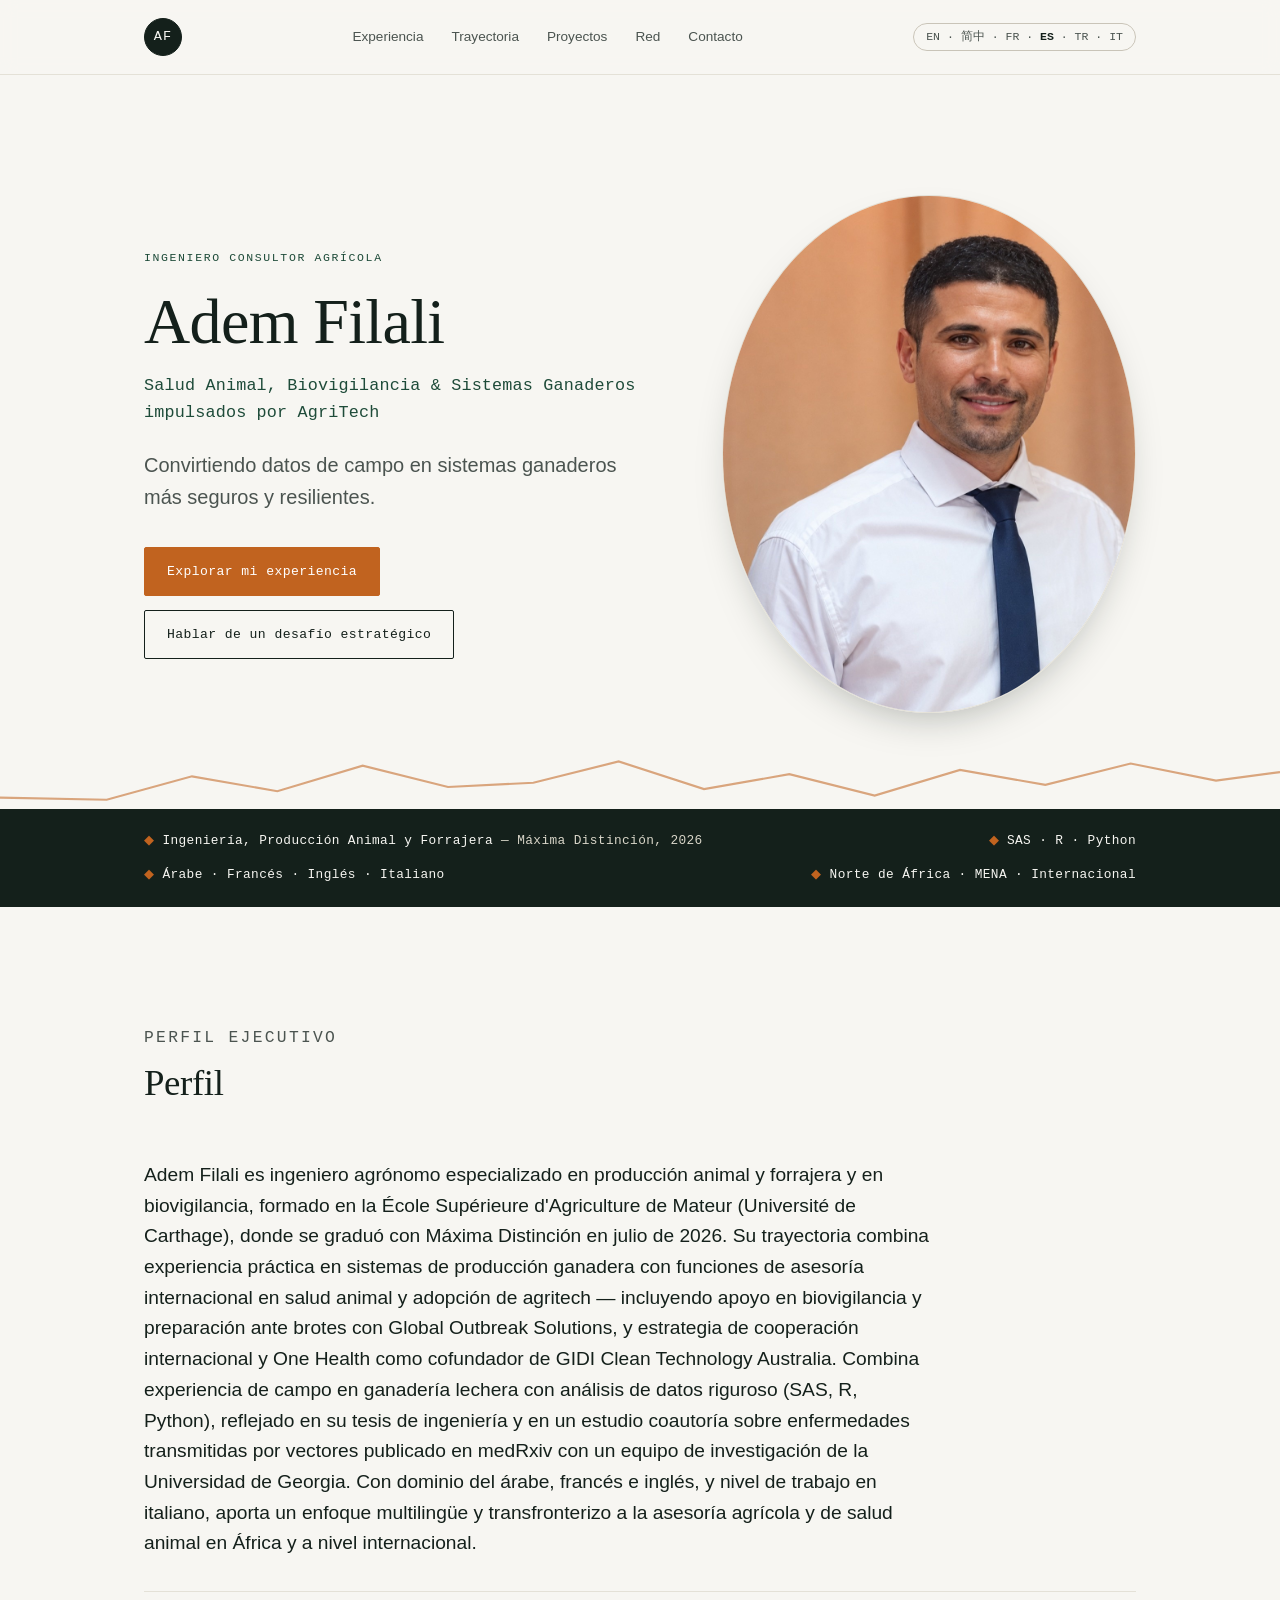
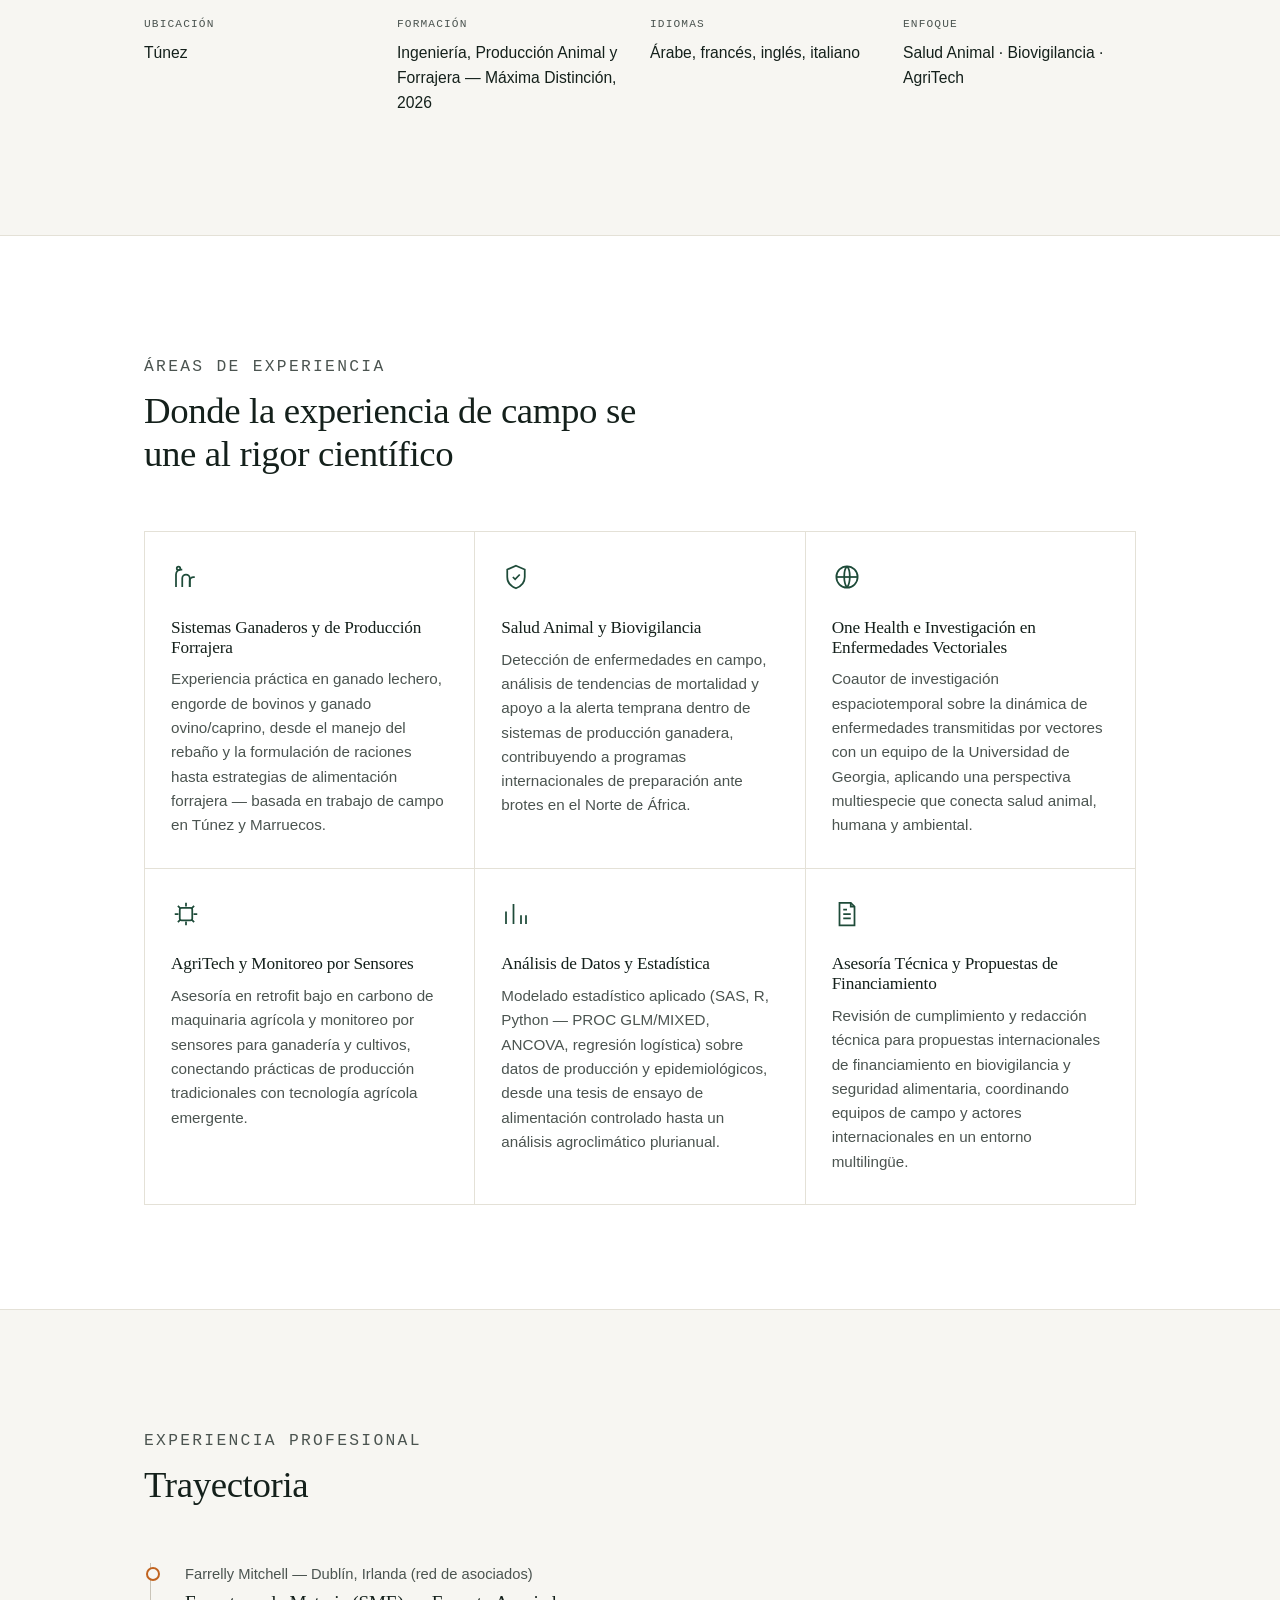
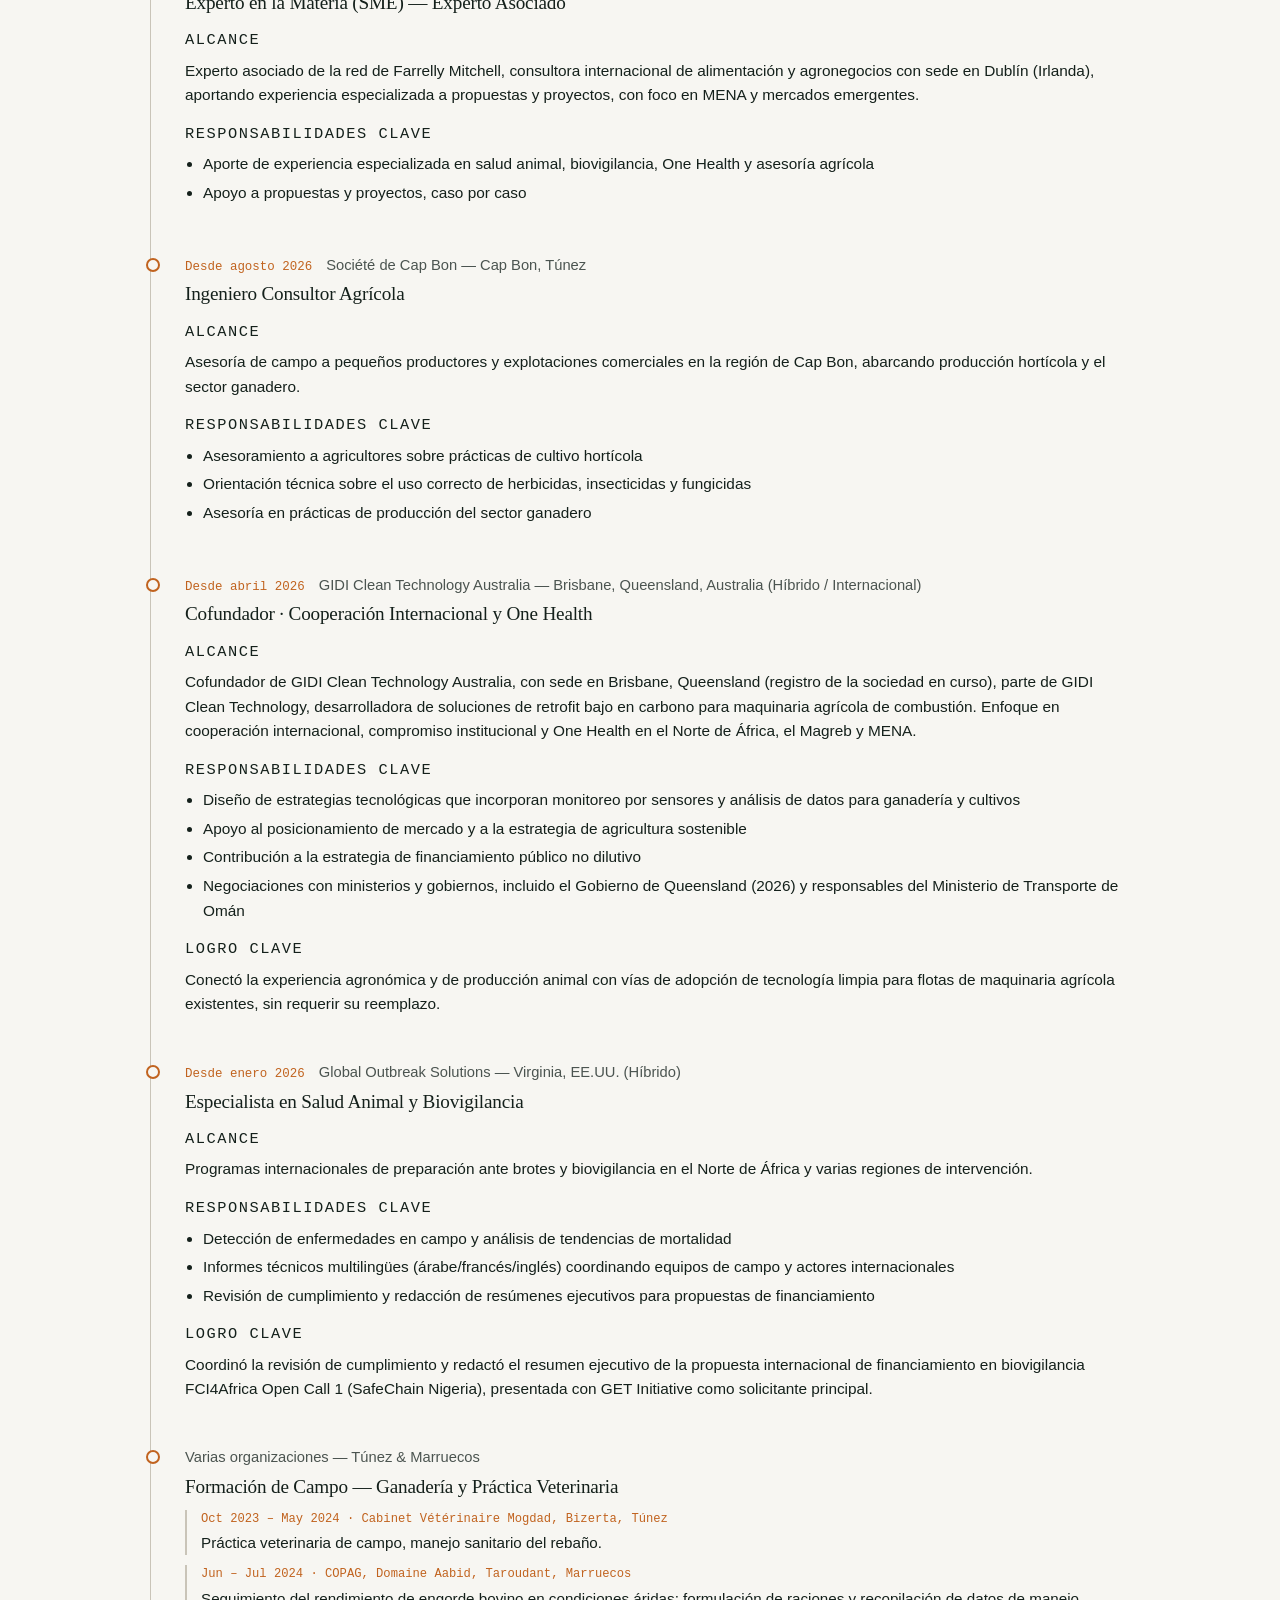
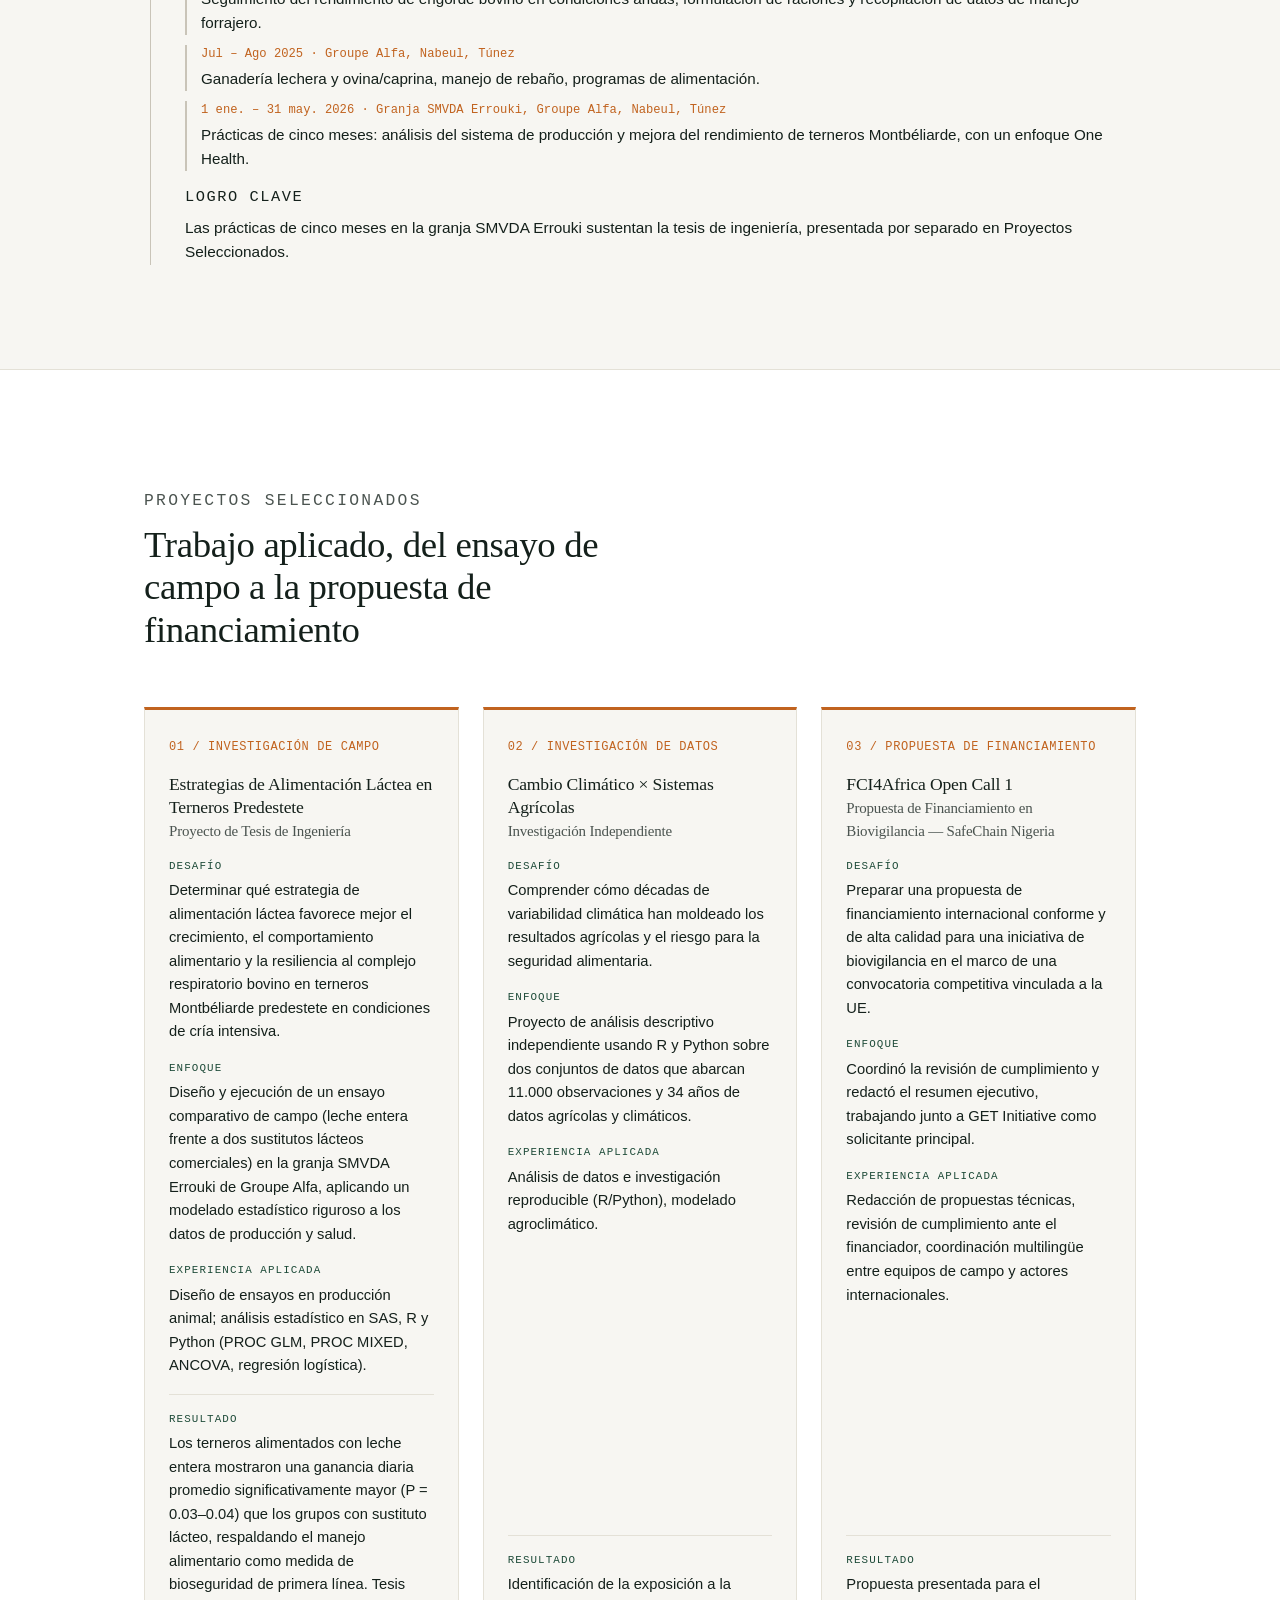
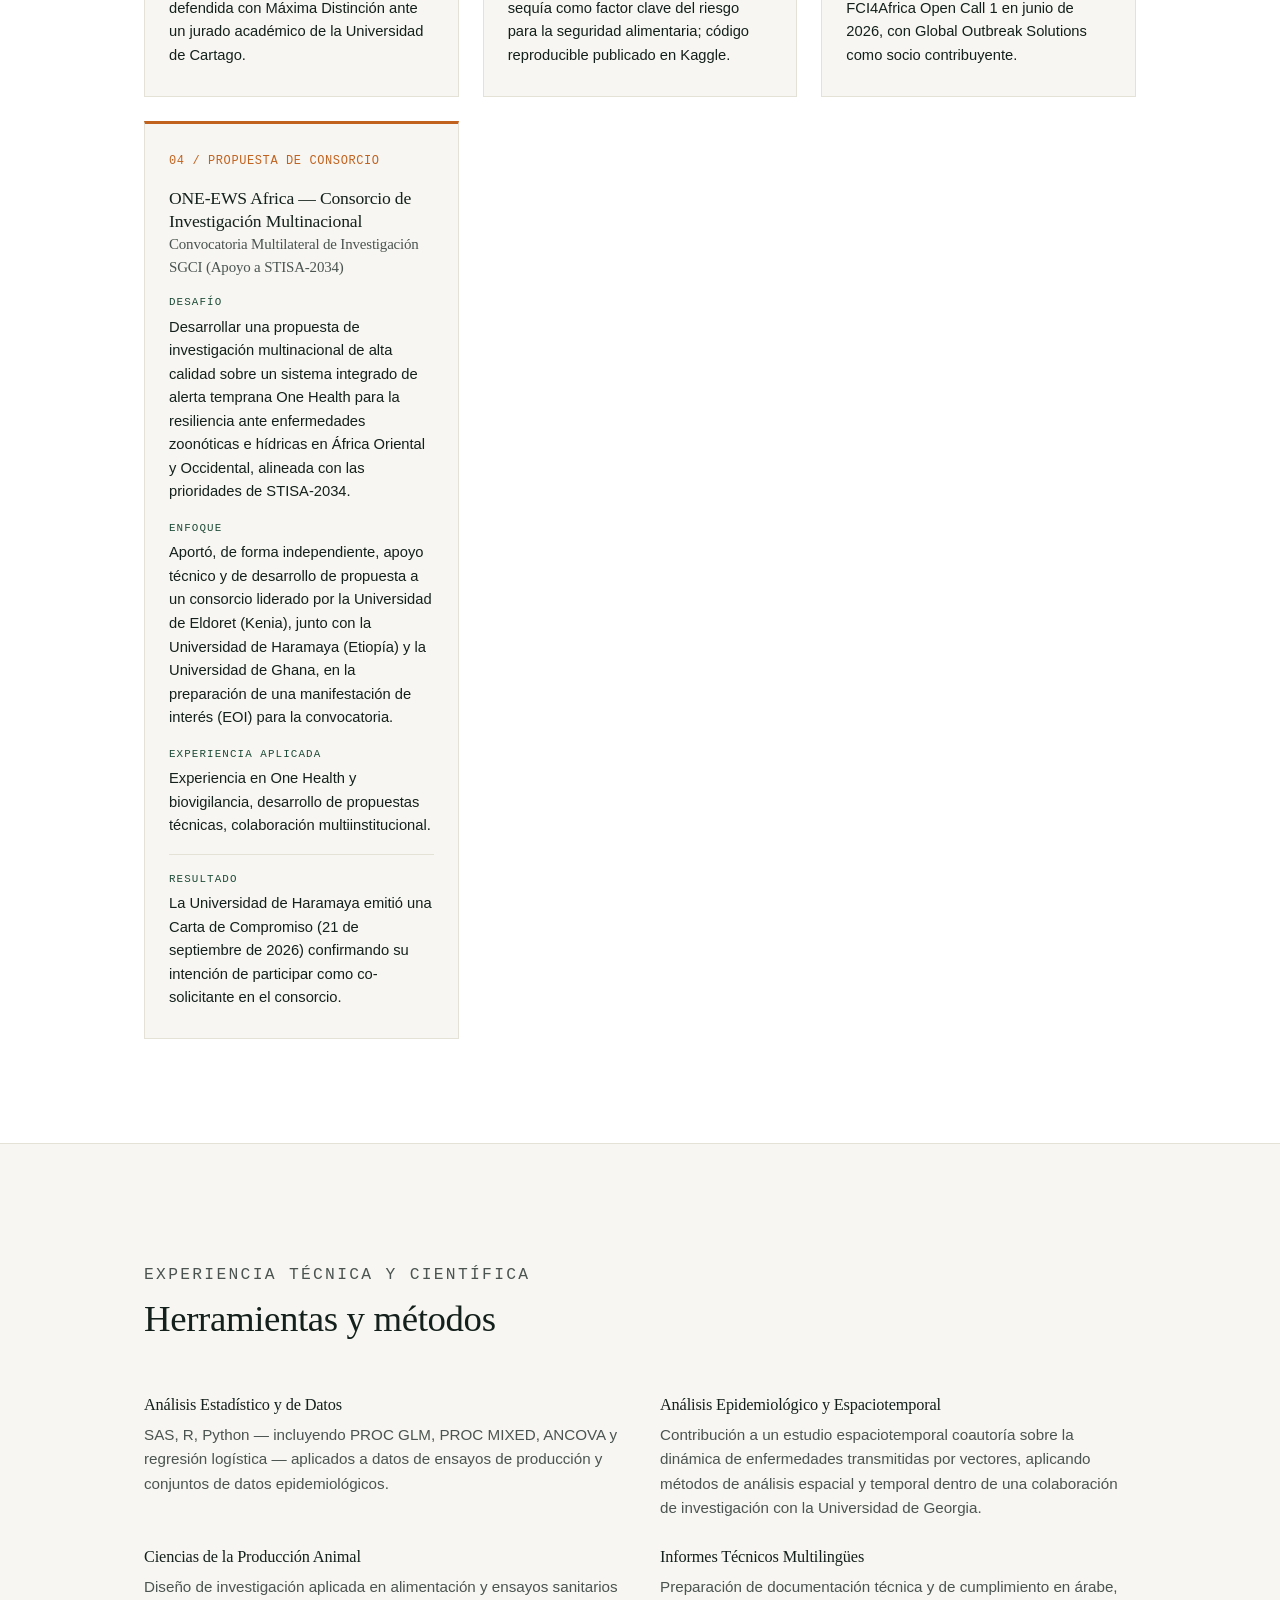
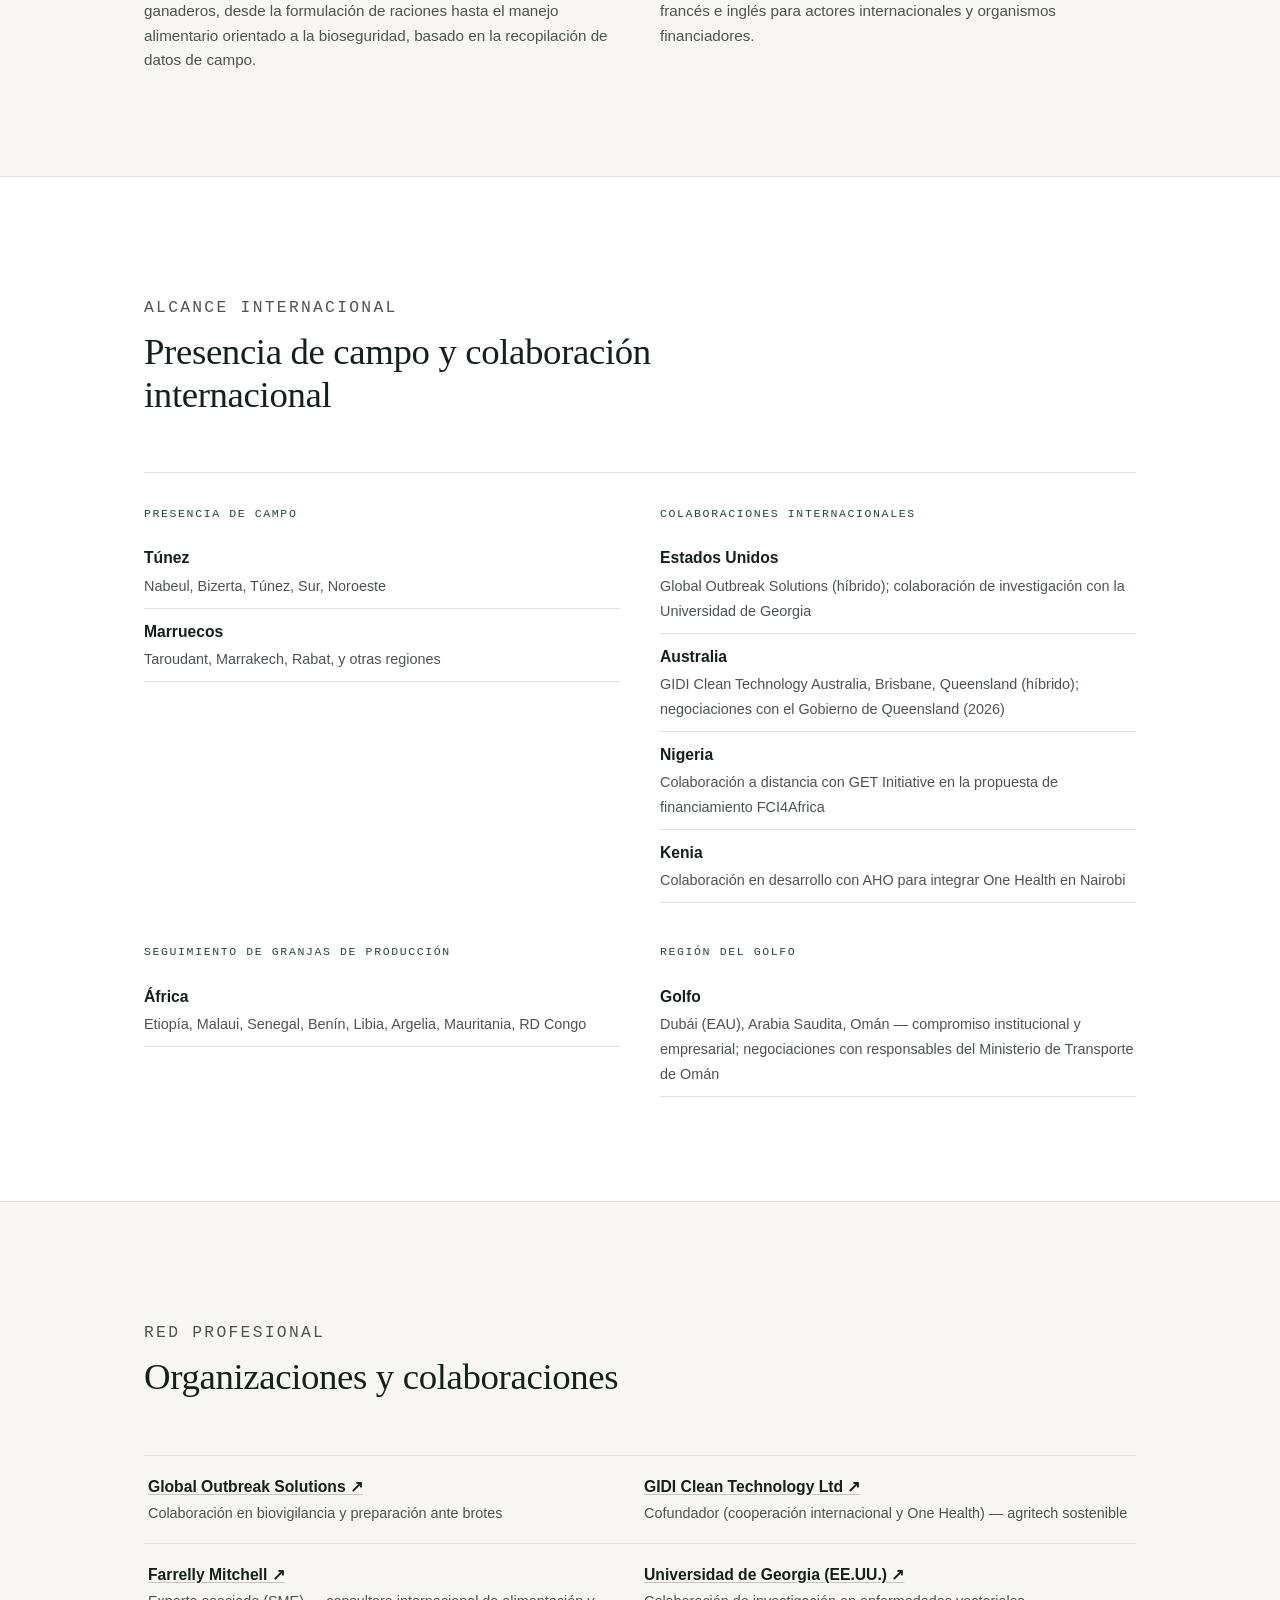
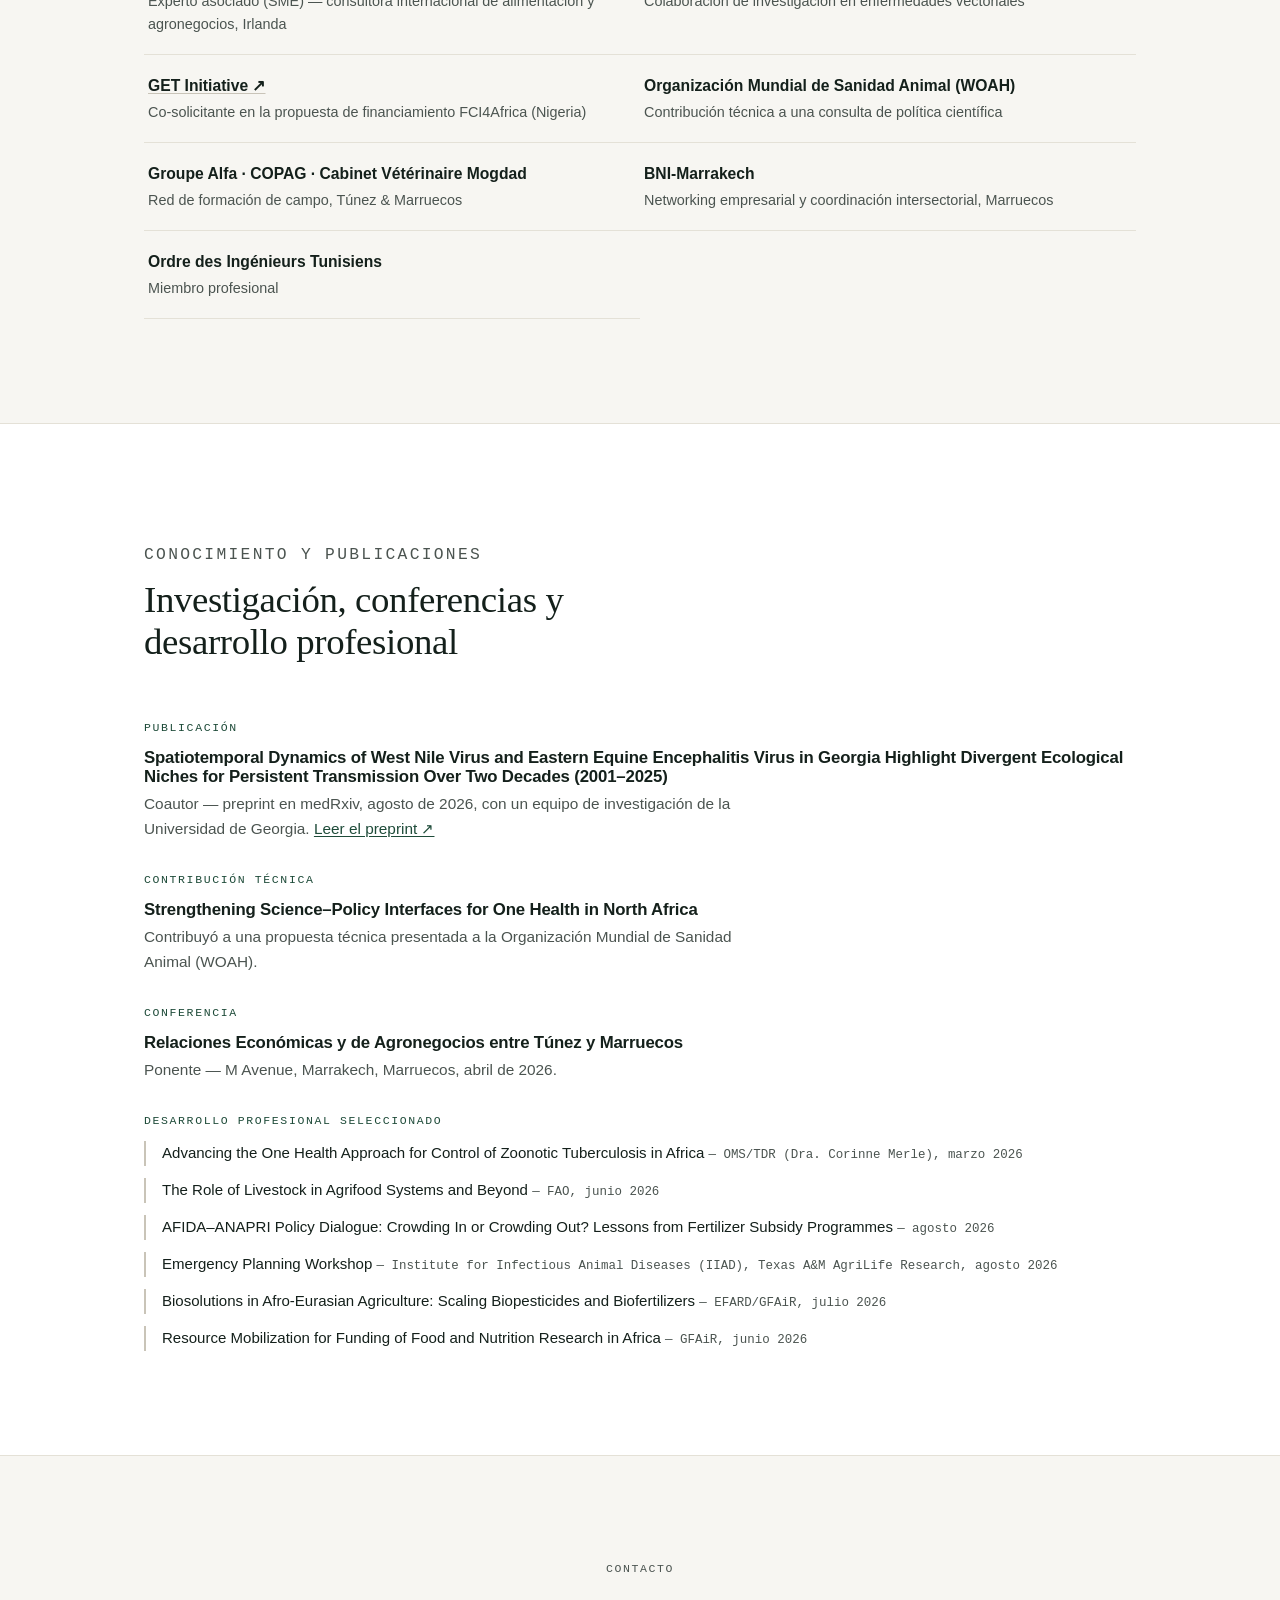
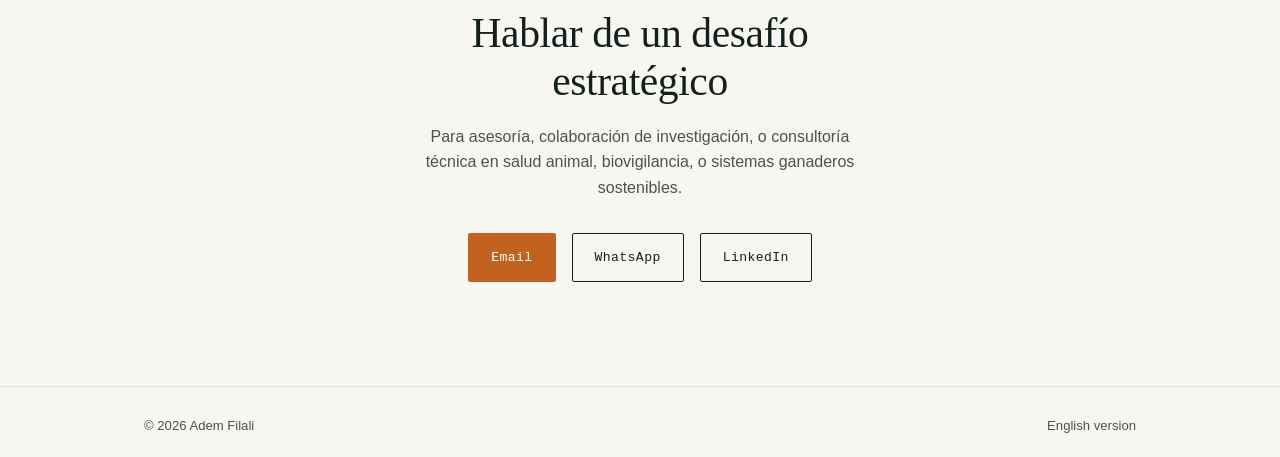
==== commit cfb41e0b: "Add files via upload Espagnol 2" ====
--- a/index.html
+++ b/index.html
@@ -1,11 +1,11 @@
 <!DOCTYPE html>
-<html lang="fr">
+<html lang="es">
 <head>
 <meta charset="UTF-8">
 <meta name="viewport" content="width=device-width, initial-scale=1.0">
-<title>Adem Filali — Ingénieur Conseil Agricole | Santé Animale, Biosurveillance &amp; AgriTech</title>
-<meta name="description" content="Adem Filali est ingénieur conseil agricole, spécialisé en production animale et fourragère, biosurveillance, et systèmes d'élevage pilotés par l'agritech, en Afrique et à l'international.">
-<link rel="canonical" href="https://ademfilali.github.io/fr/">
+<title>Adem Filali — Ingeniero Consultor Agrícola | Salud Animal, Biovigilancia &amp; AgriTech</title>
+<meta name="description" content="Adem Filali es ingeniero consultor agrícola especializado en producción animal y forrajera, biovigilancia, y sistemas ganaderos impulsados por AgriTech en África y a nivel internacional.">
+<link rel="canonical" href="https://ademfilali.github.io/es/">
 <link rel="alternate" hreflang="en" href="https://ademfilali.github.io/en/">
 <link rel="alternate" hreflang="zh-Hans" href="https://ademfilali.github.io/zh-hans/">
 <link rel="alternate" hreflang="fr" href="https://ademfilali.github.io/fr/">
@@ -16,17 +16,17 @@
 
 <!-- Open Graph -->
 <meta property="og:type" content="profile">
-<meta property="og:title" content="Adem Filali — Ingénieur Conseil Agricole">
-<meta property="og:description" content="Santé Animale, Biosurveillance &amp; Systèmes d'Élevage pilotés par l'AgriTech, en Afrique et à l'international.">
-<meta property="og:url" content="https://ademfilali.github.io/fr/">
+<meta property="og:title" content="Adem Filali — Ingeniero Consultor Agrícola">
+<meta property="og:description" content="Salud Animal, Biovigilancia &amp; Sistemas Ganaderos impulsados por AgriTech, en África y a nivel internacional.">
+<meta property="og:url" content="https://ademfilali.github.io/es/">
 <meta property="og:image" content="https://ademfilali.github.io/assets/img/hero.jpg">
-<meta property="og:locale" content="fr_FR">
+<meta property="og:locale" content="es_ES">
 <meta property="og:locale:alternate" content="en_US">
 
 <!-- Twitter -->
 <meta name="twitter:card" content="summary_large_image">
-<meta name="twitter:title" content="Adem Filali — Ingénieur Conseil Agricole">
-<meta name="twitter:description" content="Santé Animale, Biosurveillance &amp; Systèmes d'Élevage pilotés par l'AgriTech, en Afrique et à l'international.">
+<meta name="twitter:title" content="Adem Filali — Ingeniero Consultor Agrícola">
+<meta name="twitter:description" content="Salud Animal, Biovigilancia &amp; Sistemas Ganaderos impulsados por AgriTech, en África y a nivel internacional.">
 <meta name="twitter:image" content="https://ademfilali.github.io/assets/img/hero.jpg">
 
 <link rel="preconnect" href="https://fonts.googleapis.com">
@@ -40,8 +40,8 @@
   "@context": "https://schema.org",
   "@type": "Person",
   "name": "Adem Filali",
-  "jobTitle": "Ingénieur Conseil Agricole — Santé Animale, Biosurveillance & Systèmes d'Élevage pilotés par l'AgriTech",
-  "url": "https://ademfilali.github.io/fr/",
+  "jobTitle": "Ingeniero Consultor Agrícola — Salud Animal, Biovigilancia & Sistemas Ganaderos impulsados por AgriTech",
+  "url": "https://ademfilali.github.io/es/",
   "image": "https://ademfilali.github.io/assets/img/hero.jpg",
   "email": "mailto:adem.filali.20000@gmail.com",
   "nationality": "Tunisian",
@@ -61,16 +61,16 @@
 
 <nav class="nav">
   <div class="nav__inner">
-    <a href="#top" class="nav__mark" aria-label="Adem Filali — accueil">AF</a>
+    <a href="#top" class="nav__mark" aria-label="Adem Filali — inicio">AF</a>
     <div class="nav__links">
-      <a href="#expertise">Expertise</a>
-      <a href="#experience">Expérience</a>
-      <a href="#projects">Projets</a>
-      <a href="#network">Réseau</a>
-      <a href="#contact">Contact</a>
-    </div>
-    <div class="nav__lang" aria-label="Langue">
-      <a href="../en/">EN</a> · <a href="../zh-hans/">简中</a> · <span aria-current="page">FR</span> · <a href="../es/">ES</a> · <a href="../tr/">TR</a> · <a href="../it/">IT</a>
+      <a href="#expertise">Experiencia</a>
+      <a href="#experience">Trayectoria</a>
+      <a href="#projects">Proyectos</a>
+      <a href="#network">Red</a>
+      <a href="#contact">Contacto</a>
+    </div>
+    <div class="nav__lang" aria-label="Idioma">
+      <a href="../en/">EN</a> · <a href="../zh-hans/">简中</a> · <a href="../fr/">FR</a> · <span aria-current="page">ES</span> · <a href="../tr/">TR</a> · <a href="../it/">IT</a>
     </div>
   </div>
 </nav>
@@ -81,17 +81,17 @@
   <header class="hero">
     <div class="container hero__inner">
       <div class="hero__copy">
-        <p class="eyebrow hero__eyebrow">Ingénieur Conseil Agricole</p>
+        <p class="eyebrow hero__eyebrow">Ingeniero Consultor Agrícola</p>
         <h1>Adem Filali</h1>
-        <p class="hero__role">Santé Animale, Biosurveillance &amp; Systèmes d'Élevage pilotés par l'AgriTech</p>
-        <p class="hero__tagline">Transformer les données de terrain en systèmes d'élevage plus sûrs et plus résilients.</p>
+        <p class="hero__role">Salud Animal, Biovigilancia &amp; Sistemas Ganaderos impulsados por AgriTech</p>
+        <p class="hero__tagline">Convirtiendo datos de campo en sistemas ganaderos más seguros y resilientes.</p>
         <div class="hero__cta">
-          <a href="#expertise" class="btn btn--primary">Découvrir mon expertise</a>
-          <a href="#contact" class="btn btn--ghost">Discuter d'un enjeu stratégique</a>
+          <a href="#expertise" class="btn btn--primary">Explorar mi experiencia</a>
+          <a href="#contact" class="btn btn--ghost">Hablar de un desafío estratégico</a>
         </div>
       </div>
       <div class="hero__portrait">
-        <img src="../assets/img/hero.jpg" alt="Portrait d'Adem Filali" width="1009" height="1339">
+        <img src="../assets/img/hero.jpg" alt="Retrato de Adem Filali" width="1009" height="1339">
       </div>
     </div>
 
@@ -104,10 +104,10 @@
   <!-- ================= CREDENTIALS STRIP ================= -->
   <div class="credentials">
     <div class="container credentials__inner">
-      <span class="credentials__item"><span class="dot">◆</span><b>Diplôme d'Ingénieur, Production Animale et Fourragère</b> — Mention Très Bien, 2026</span>
+      <span class="credentials__item"><span class="dot">◆</span><b>Ingeniería, Producción Animal y Forrajera</b> — Máxima Distinción, 2026</span>
       <span class="credentials__item"><span class="dot">◆</span><b>SAS · R · Python</b></span>
-      <span class="credentials__item"><span class="dot">◆</span><b>Arabe · Français · Anglais · Italien</b></span>
-      <span class="credentials__item"><span class="dot">◆</span><b>Afrique du Nord · MENA · International</b></span>
+      <span class="credentials__item"><span class="dot">◆</span><b>Árabe · Francés · Inglés · Italiano</b></span>
+      <span class="credentials__item"><span class="dot">◆</span><b>Norte de África · MENA · Internacional</b></span>
     </div>
   </div>
 
@@ -115,37 +115,37 @@
   <section id="profile">
     <div class="container">
       <div class="section-head reveal">
-        <p class="eyebrow">Profil Exécutif</p>
-        <h2>Profil</h2>
+        <p class="eyebrow">Perfil Ejecutivo</p>
+        <h2>Perfil</h2>
       </div>
       <p class="profile__text reveal">
-        Adem Filali est ingénieur agronome, spécialisé en production animale et fourragère et en biosurveillance,
-        formé à l'École Supérieure d'Agriculture de Mateur (Université de Carthage), où il a obtenu son diplôme
-        avec Mention Très Bien en juillet 2026. Son parcours combine une expérience de terrain en systèmes
-        d'élevage et des rôles de conseil international en santé animale et adoption de l'agritech — notamment
-        un appui à la biosurveillance et à la préparation aux épidémies chez Global Outbreak Solutions, ainsi qu'une stratégie de coopération internationale et One Health en tant que co-fondateur de GIDI Clean Technology Australia. Il combine une expérience de terrain
-        en élevage laitier avec une analyse de données rigoureuse (SAS, R, Python), illustrée par son mémoire
-        d'ingénieur et par une étude co-signée sur les maladies vectorielles publiée sur medRxiv avec une équipe
-        de recherche de l'Université de Georgia. Parlant couramment l'arabe, le français et l'anglais, avec un
-        italien opérationnel, il apporte une approche multilingue et transfrontalière au conseil agricole et en
-        santé animale, en Afrique et à l'international.
+        Adem Filali es ingeniero agrónomo especializado en producción animal y forrajera y en biovigilancia,
+        formado en la École Supérieure d'Agriculture de Mateur (Université de Carthage), donde se graduó con
+        Máxima Distinción en julio de 2026. Su trayectoria combina experiencia práctica en sistemas de
+        producción ganadera con funciones de asesoría internacional en salud animal y adopción de agritech —
+        incluyendo apoyo en biovigilancia y preparación ante brotes con Global Outbreak Solutions, y estrategia de cooperación internacional y One Health como cofundador de GIDI Clean Technology Australia. Combina experiencia de campo en ganadería lechera
+        con análisis de datos riguroso (SAS, R, Python), reflejado en su tesis de ingeniería y en un estudio
+        coautoría sobre enfermedades transmitidas por vectores publicado en medRxiv con un equipo de
+        investigación de la Universidad de Georgia. Con dominio del árabe, francés e inglés, y nivel de trabajo
+        en italiano, aporta un enfoque multilingüe y transfronterizo a la asesoría agrícola y de salud animal
+        en África y a nivel internacional.
       </p>
       <dl class="profile__facts reveal">
         <div class="fact">
-          <dt>Basé en</dt>
-          <dd>Tunisie</dd>
+          <dt>Ubicación</dt>
+          <dd>Túnez</dd>
         </div>
         <div class="fact">
-          <dt>Formation</dt>
-          <dd>Diplôme d'Ingénieur, Production Animale et Fourragère — Mention Très Bien, 2026</dd>
+          <dt>Formación</dt>
+          <dd>Ingeniería, Producción Animal y Forrajera — Máxima Distinción, 2026</dd>
         </div>
         <div class="fact">
-          <dt>Langues</dt>
-          <dd>Arabe, français, anglais, italien</dd>
+          <dt>Idiomas</dt>
+          <dd>Árabe, francés, inglés, italiano</dd>
         </div>
         <div class="fact">
-          <dt>Domaines</dt>
-          <dd>Santé Animale · Biosurveillance · AgriTech</dd>
+          <dt>Enfoque</dt>
+          <dd>Salud Animal · Biovigilancia · AgriTech</dd>
         </div>
       </dl>
     </div>
@@ -155,8 +155,8 @@
   <section id="expertise" class="section--raised">
     <div class="container">
       <div class="section-head reveal">
-        <p class="eyebrow">Domaines d'Expertise</p>
-        <h2>Là où l'expérience de terrain rencontre la rigueur scientifique</h2>
+        <p class="eyebrow">Áreas de Experiencia</p>
+        <h2>Donde la experiencia de campo se une al rigor científico</h2>
       </div>
     </div>
     <div class="container">
@@ -164,38 +164,38 @@
 
         <div class="card">
           <svg class="card__icon" viewBox="0 0 24 24" fill="none" stroke="currentColor" stroke-width="1.4"><path d="M4 20V10a4 4 0 0 1 4-4h1"/><path d="M9 20V13a3 3 0 0 1 3-3h0a3 3 0 0 1 3 3v7"/><path d="M15 20v-5a3 3 0 0 1 3-3h1"/><circle cx="6" cy="5" r="1.4"/></svg>
-          <h3>Systèmes d'Élevage et de Production Fourragère</h3>
-          <p>Expérience de terrain sur les bovins laitiers, l'engraissement bovin et l'élevage ovin/caprin, de la gestion de troupeau et du rationnement aux stratégies d'alimentation fourragère — ancrée dans le travail de terrain en Tunisie et au Maroc.</p>
+          <h3>Sistemas Ganaderos y de Producción Forrajera</h3>
+          <p>Experiencia práctica en ganado lechero, engorde de bovinos y ganado ovino/caprino, desde el manejo del rebaño y la formulación de raciones hasta estrategias de alimentación forrajera — basada en trabajo de campo en Túnez y Marruecos.</p>
         </div>
 
         <div class="card">
           <svg class="card__icon" viewBox="0 0 24 24" fill="none" stroke="currentColor" stroke-width="1.4"><path d="M12 3l7 3v6c0 4.5-3 7.5-7 9-4-1.5-7-4.5-7-9V6z"/><path d="M9.5 12l1.8 1.8L15 10"/></svg>
-          <h3>Santé Animale et Biosurveillance</h3>
-          <p>Détection des maladies sur le terrain, analyse des tendances de mortalité et appui à l'alerte précoce au sein des systèmes de production animale, contribuant à des programmes internationaux de préparation aux épidémies en Afrique du Nord.</p>
+          <h3>Salud Animal y Biovigilancia</h3>
+          <p>Detección de enfermedades en campo, análisis de tendencias de mortalidad y apoyo a la alerta temprana dentro de sistemas de producción ganadera, contribuyendo a programas internacionales de preparación ante brotes en el Norte de África.</p>
         </div>
 
         <div class="card">
           <svg class="card__icon" viewBox="0 0 24 24" fill="none" stroke="currentColor" stroke-width="1.4"><circle cx="12" cy="12" r="8.5"/><path d="M12 3.5c-3 3-3 13 0 17"/><path d="M12 3.5c3 3 3 13 0 17"/><path d="M3.5 12h17"/></svg>
-          <h3>One Health et Recherche sur les Maladies Vectorielles</h3>
-          <p>Co-auteur d'une recherche spatiotemporelle sur la dynamique des maladies vectorielles avec une équipe de l'Université de Georgia, appliquant une approche transversale reliant santé animale, humaine et environnementale.</p>
+          <h3>One Health e Investigación en Enfermedades Vectoriales</h3>
+          <p>Coautor de investigación espaciotemporal sobre la dinámica de enfermedades transmitidas por vectores con un equipo de la Universidad de Georgia, aplicando una perspectiva multiespecie que conecta salud animal, humana y ambiental.</p>
         </div>
 
         <div class="card">
           <svg class="card__icon" viewBox="0 0 24 24" fill="none" stroke="currentColor" stroke-width="1.4"><rect x="7" y="7" width="10" height="10" rx="1.5"/><path d="M12 3v3M12 18v3M3 12h3M18 12h3M5.5 5.5l2 2M18.5 5.5l-2 2M5.5 18.5l2-2M18.5 18.5l-2-2"/></svg>
-          <h3>AgriTech et Monitoring par Capteurs</h3>
-          <p>Conseil sur le rétrofit bas-carbone du machinisme agricole et le monitoring par capteurs pour l'élevage et les cultures, faisant le lien entre pratiques de production traditionnelles et technologies agricoles émergentes.</p>
+          <h3>AgriTech y Monitoreo por Sensores</h3>
+          <p>Asesoría en retrofit bajo en carbono de maquinaria agrícola y monitoreo por sensores para ganadería y cultivos, conectando prácticas de producción tradicionales con tecnología agrícola emergente.</p>
         </div>
 
         <div class="card">
           <svg class="card__icon" viewBox="0 0 24 24" fill="none" stroke="currentColor" stroke-width="1.4"><path d="M4 20V10M10 20V4M16 20v-7M20 20V13"/></svg>
-          <h3>Analyse de Données et Statistiques</h3>
-          <p>Modélisation statistique appliquée (SAS, R, Python — PROC GLM/MIXED, ANCOVA, régression logistique) sur des jeux de données de production et épidémiologiques, d'un essai d'alimentation contrôlé à une analyse agro-climatique pluriannuelle.</p>
+          <h3>Análisis de Datos y Estadística</h3>
+          <p>Modelado estadístico aplicado (SAS, R, Python — PROC GLM/MIXED, ANCOVA, regresión logística) sobre datos de producción y epidemiológicos, desde una tesis de ensayo de alimentación controlado hasta un análisis agroclimático plurianual.</p>
         </div>
 
         <div class="card">
           <svg class="card__icon" viewBox="0 0 24 24" fill="none" stroke="currentColor" stroke-width="1.4"><path d="M6 3h9l3 3v15H6z"/><path d="M15 3v3h3"/><path d="M9 12h6M9 15.5h6M9 8.5h3"/></svg>
-          <h3>Conseil Technique et Propositions de Financement</h3>
-          <p>Revue de conformité et rédaction technique pour des propositions de financement internationales en biosurveillance et sécurité alimentaire, coordination entre équipes de terrain et parties prenantes internationales dans un environnement multilingue.</p>
+          <h3>Asesoría Técnica y Propuestas de Financiamiento</h3>
+          <p>Revisión de cumplimiento y redacción técnica para propuestas internacionales de financiamiento en biovigilancia y seguridad alimentaria, coordinando equipos de campo y actores internacionales en un entorno multilingüe.</p>
         </div>
 
       </div>
@@ -206,125 +206,125 @@
   <section id="experience">
     <div class="container">
       <div class="section-head reveal">
-        <p class="eyebrow">Expérience Professionnelle</p>
-        <h2>Parcours</h2>
+        <p class="eyebrow">Experiencia Profesional</p>
+        <h2>Trayectoria</h2>
       </div>
 
       <div class="timeline reveal">
 
         <div class="timeline__item">
           <div class="timeline__meta">
-            <span class="timeline__org">Farrelly Mitchell — Dublin, Irlande (réseau d'associés)</span>
-          </div>
-          <h3>Expert Thématique (SME) — Expert Associé</h3>
-          <div class="timeline__block">
-            <p class="timeline__block-label">Périmètre</p>
-            <p>Expert associé du réseau de Farrelly Mitchell, cabinet international de conseil en agroalimentaire et agribusiness basé à Dublin (Irlande), apportant une expertise thématique à des propositions et projets, avec un accent sur la région MENA et les marchés émergents.</p>
-          </div>
-          <div class="timeline__block">
-            <p class="timeline__block-label">Responsabilités clés</p>
+            <span class="timeline__org">Farrelly Mitchell — Dublín, Irlanda (red de asociados)</span>
+          </div>
+          <h3>Experto en la Materia (SME) — Experto Asociado</h3>
+          <div class="timeline__block">
+            <p class="timeline__block-label">Alcance</p>
+            <p>Experto asociado de la red de Farrelly Mitchell, consultora internacional de alimentación y agronegocios con sede en Dublín (Irlanda), aportando experiencia especializada a propuestas y proyectos, con foco en MENA y mercados emergentes.</p>
+          </div>
+          <div class="timeline__block">
+            <p class="timeline__block-label">Responsabilidades clave</p>
             <ul>
-              <li>Apport d'une expertise thématique en santé animale, biosurveillance, One Health et conseil agricole</li>
-              <li>Appui à des propositions et projets, mission par mission</li>
+              <li>Aporte de experiencia especializada en salud animal, biovigilancia, One Health y asesoría agrícola</li>
+              <li>Apoyo a propuestas y proyectos, caso por caso</li>
             </ul>
           </div>
         </div>
 
         <div class="timeline__item">
           <div class="timeline__meta">
-            <span class="timeline__dates">Depuis août 2026</span>
-            <span class="timeline__org">Société de Cap Bon — Cap Bon, Tunisie</span>
-          </div>
-          <h3>Ingénieur Conseil Agricole</h3>
-          <div class="timeline__block">
-            <p class="timeline__block-label">Périmètre</p>
-            <p>Conseil de terrain auprès de petits producteurs et exploitations commerciales dans la région du Cap Bon, couvrant la production maraîchère et la filière animale.</p>
-          </div>
-          <div class="timeline__block">
-            <p class="timeline__block-label">Responsabilités clés</p>
+            <span class="timeline__dates">Desde agosto 2026</span>
+            <span class="timeline__org">Société de Cap Bon — Cap Bon, Túnez</span>
+          </div>
+          <h3>Ingeniero Consultor Agrícola</h3>
+          <div class="timeline__block">
+            <p class="timeline__block-label">Alcance</p>
+            <p>Asesoría de campo a pequeños productores y explotaciones comerciales en la región de Cap Bon, abarcando producción hortícola y el sector ganadero.</p>
+          </div>
+          <div class="timeline__block">
+            <p class="timeline__block-label">Responsabilidades clave</p>
             <ul>
-              <li>Conseil aux agriculteurs sur les pratiques de cultures maraîchères</li>
-              <li>Conseil technique sur le bon usage des herbicides, insecticides et fongicides</li>
-              <li>Conseil sur les pratiques de production de la filière animale</li>
+              <li>Asesoramiento a agricultores sobre prácticas de cultivo hortícola</li>
+              <li>Orientación técnica sobre el uso correcto de herbicidas, insecticidas y fungicidas</li>
+              <li>Asesoría en prácticas de producción del sector ganadero</li>
             </ul>
           </div>
         </div>
 
         <div class="timeline__item">
           <div class="timeline__meta">
-            <span class="timeline__dates">Depuis avril 2026</span>
-            <span class="timeline__org">GIDI Clean Technology Australia — Brisbane, Queensland, Australie (Hybride / International)</span>
-          </div>
-          <h3>Co-fondateur · Coopération internationale &amp; One Health</h3>
-          <div class="timeline__block">
-            <p class="timeline__block-label">Périmètre</p>
-            <p>Co-fondateur de GIDI Clean Technology Australia, basée à Brisbane (Queensland) — enregistrement de la société en cours —, rattachée à GIDI Clean Technology, développeur de solutions de rétrofit bas-carbone pour le machinisme agricole thermique. Coopération internationale, engagement institutionnel et One Health en Afrique du Nord, au Maghreb et dans la région MENA.</p>
-          </div>
-          <div class="timeline__block">
-            <p class="timeline__block-label">Responsabilités clés</p>
+            <span class="timeline__dates">Desde abril 2026</span>
+            <span class="timeline__org">GIDI Clean Technology Australia — Brisbane, Queensland, Australia (Híbrido / Internacional)</span>
+          </div>
+          <h3>Cofundador · Cooperación Internacional y One Health</h3>
+          <div class="timeline__block">
+            <p class="timeline__block-label">Alcance</p>
+            <p>Cofundador de GIDI Clean Technology Australia, con sede en Brisbane, Queensland (registro de la sociedad en curso), parte de GIDI Clean Technology, desarrolladora de soluciones de retrofit bajo en carbono para maquinaria agrícola de combustión. Enfoque en cooperación internacional, compromiso institucional y One Health en el Norte de África, el Magreb y MENA.</p>
+          </div>
+          <div class="timeline__block">
+            <p class="timeline__block-label">Responsabilidades clave</p>
             <ul>
-              <li>Conception de stratégies technologiques intégrant capteurs et analyse de données pour l'élevage et les cultures</li>
-              <li>Appui au positionnement marché et à la stratégie d'agriculture durable</li>
-              <li>Contribution à la stratégie de financement public non dilutif</li>
-              <li>Négociations avec des ministères et des gouvernements, dont le gouvernement du Queensland (2026) et des responsables du ministère des Transports d'Oman</li>
+              <li>Diseño de estrategias tecnológicas que incorporan monitoreo por sensores y análisis de datos para ganadería y cultivos</li>
+              <li>Apoyo al posicionamiento de mercado y a la estrategia de agricultura sostenible</li>
+              <li>Contribución a la estrategia de financiamiento público no dilutivo</li>
+              <li>Negociaciones con ministerios y gobiernos, incluido el Gobierno de Queensland (2026) y responsables del Ministerio de Transporte de Omán</li>
             </ul>
           </div>
           <div class="timeline__block">
-            <p class="timeline__block-label">Réalisation clé</p>
-            <p>A relié l'expertise agronomique et animale aux solutions de transition bas-carbone pour les parcs de machines agricoles existants, sans nécessiter leur remplacement.</p>
+            <p class="timeline__block-label">Logro clave</p>
+            <p>Conectó la experiencia agronómica y de producción animal con vías de adopción de tecnología limpia para flotas de maquinaria agrícola existentes, sin requerir su reemplazo.</p>
           </div>
         </div>
 
         <div class="timeline__item">
           <div class="timeline__meta">
-            <span class="timeline__dates">Depuis janvier 2026</span>
-            <span class="timeline__org">Global Outbreak Solutions — Virginie, USA (Hybride)</span>
-          </div>
-          <h3>Spécialiste Santé Animale et Biosurveillance</h3>
-          <div class="timeline__block">
-            <p class="timeline__block-label">Périmètre</p>
-            <p>Programmes internationaux de préparation aux épidémies et de biosurveillance en Afrique du Nord et dans plusieurs régions d'intervention.</p>
-          </div>
-          <div class="timeline__block">
-            <p class="timeline__block-label">Responsabilités clés</p>
+            <span class="timeline__dates">Desde enero 2026</span>
+            <span class="timeline__org">Global Outbreak Solutions — Virginia, EE.UU. (Híbrido)</span>
+          </div>
+          <h3>Especialista en Salud Animal y Biovigilancia</h3>
+          <div class="timeline__block">
+            <p class="timeline__block-label">Alcance</p>
+            <p>Programas internacionales de preparación ante brotes y biovigilancia en el Norte de África y varias regiones de intervención.</p>
+          </div>
+          <div class="timeline__block">
+            <p class="timeline__block-label">Responsabilidades clave</p>
             <ul>
-              <li>Détection des maladies sur le terrain et analyse des tendances de mortalité</li>
-              <li>Rapports techniques multilingues (arabe/français/anglais) coordonnant les équipes de terrain et les parties prenantes internationales</li>
-              <li>Revue de conformité et rédaction de résumés exécutifs pour des propositions de financement</li>
+              <li>Detección de enfermedades en campo y análisis de tendencias de mortalidad</li>
+              <li>Informes técnicos multilingües (árabe/francés/inglés) coordinando equipos de campo y actores internacionales</li>
+              <li>Revisión de cumplimiento y redacción de resúmenes ejecutivos para propuestas de financiamiento</li>
             </ul>
           </div>
           <div class="timeline__block">
-            <p class="timeline__block-label">Réalisation clé</p>
-            <p>Coordination de la revue de conformité et rédaction du résumé exécutif pour la proposition internationale de financement en biosurveillance FCI4Africa Open Call 1 (SafeChain Nigeria), soumise avec GET Initiative comme chef de file.</p>
+            <p class="timeline__block-label">Logro clave</p>
+            <p>Coordinó la revisión de cumplimiento y redactó el resumen ejecutivo de la propuesta internacional de financiamiento en biovigilancia FCI4Africa Open Call 1 (SafeChain Nigeria), presentada con GET Initiative como solicitante principal.</p>
           </div>
         </div>
 
         <div class="timeline__item">
           <div class="timeline__meta">
-            <span class="timeline__org">Plusieurs organisations — Tunisie &amp; Maroc</span>
-          </div>
-          <h3>Formation de Terrain — Élevage et Pratique Vétérinaire</h3>
+            <span class="timeline__org">Varias organizaciones — Túnez &amp; Marruecos</span>
+          </div>
+          <h3>Formación de Campo — Ganadería y Práctica Veterinaria</h3>
           <ul class="field-training-list">
             <li>
-              <span class="ft-dates">Oct 2023 – Mai 2024 · Cabinet Vétérinaire Mogdad, Bizerte, Tunisie</span>
-              Pratique vétérinaire de terrain, gestion sanitaire du troupeau.
+              <span class="ft-dates">Oct 2023 – May 2024 · Cabinet Vétérinaire Mogdad, Bizerta, Túnez</span>
+              Práctica veterinaria de campo, manejo sanitario del rebaño.
             </li>
             <li>
-              <span class="ft-dates">Juin – Juil 2024 · COPAG, Domaine Aabid, Taroudant, Maroc</span>
-              Suivi des performances d'engraissement bovin en conditions arides ; rationnement et collecte de données de conduite fourragère.
+              <span class="ft-dates">Jun – Jul 2024 · COPAG, Domaine Aabid, Taroudant, Marruecos</span>
+              Seguimiento del rendimiento de engorde bovino en condiciones áridas; formulación de raciones y recopilación de datos de manejo forrajero.
             </li>
             <li>
-              <span class="ft-dates">Juil – Août 2025 · Groupe Alfa, Nabeul, Tunisie</span>
-              Élevage bovin laitier et ovin/caprin, gestion de troupeau, programmes d'alimentation.
+              <span class="ft-dates">Jul – Ago 2025 · Groupe Alfa, Nabeul, Túnez</span>
+              Ganadería lechera y ovina/caprina, manejo de rebaño, programas de alimentación.
             </li>
             <li>
-              <span class="ft-dates">1er janv. – 31 mai 2026 · Ferme SMVDA Errouki, Groupe Alfa, Nabeul, Tunisie</span>
-              Stage de cinq mois : analyse du système de production et amélioration des performances des veaux Montbéliarde, selon une approche One Health.
+              <span class="ft-dates">1 ene. – 31 may. 2026 · Granja SMVDA Errouki, Groupe Alfa, Nabeul, Túnez</span>
+              Prácticas de cinco meses: análisis del sistema de producción y mejora del rendimiento de terneros Montbéliarde, con un enfoque One Health.
             </li>
           </ul>
           <div class="timeline__block">
-            <p class="timeline__block-label">Réalisation clé</p>
-            <p>Le stage de cinq mois à la ferme SMVDA Errouki sous-tend le mémoire d'ingénieur, présenté séparément dans les Projets Sélectionnés.</p>
+            <p class="timeline__block-label">Logro clave</p>
+            <p>Las prácticas de cinco meses en la granja SMVDA Errouki sustentan la tesis de ingeniería, presentada por separado en Proyectos Seleccionados.</p>
           </div>
         </div>
 
@@ -336,93 +336,93 @@
   <section id="projects" class="section--raised">
     <div class="container">
       <div class="section-head reveal">
-        <p class="eyebrow">Projets Sélectionnés</p>
-        <h2>Du travail appliqué, de l'essai de terrain à la proposition de financement</h2>
+        <p class="eyebrow">Proyectos Seleccionados</p>
+        <h2>Trabajo aplicado, del ensayo de campo a la propuesta de financiamiento</h2>
       </div>
 
       <div class="projects reveal">
 
         <article class="project-card">
-          <span class="project-card__index">01 / RECHERCHE DE TERRAIN</span>
-          <h3>Stratégies d'Alimentation Lactée chez le Veau Préseve<br><span style="font-weight:400;color:var(--text-muted);font-size:0.85em;">Mémoire d'Ingénieur (Capstone Project)</span></h3>
-          <div class="project-card__row">
-            <span class="label">Enjeu</span>
-            Déterminer quelle stratégie d'alimentation lactée favorise le mieux la croissance, le comportement alimentaire et la résilience au complexe respiratoire bovin chez les veaux Montbéliarde en système intensif.
-          </div>
-          <div class="project-card__row">
-            <span class="label">Approche</span>
-            Conception et conduite d'un essai comparatif de terrain (lait entier vs. deux laits de remplacement commerciaux) à la ferme SMVDA Errouki du Groupe Alfa, avec une modélisation statistique rigoureuse des données de production et de santé.
-          </div>
-          <div class="project-card__row">
-            <span class="label">Expertise Mobilisée</span>
-            Conception d'essais en production animale ; analyse statistique en SAS, R et Python (PROC GLM, PROC MIXED, ANCOVA, régression logistique).
+          <span class="project-card__index">01 / INVESTIGACIÓN DE CAMPO</span>
+          <h3>Estrategias de Alimentación Láctea en Terneros Predestete<br><span style="font-weight:400;color:var(--text-muted);font-size:0.85em;">Proyecto de Tesis de Ingeniería</span></h3>
+          <div class="project-card__row">
+            <span class="label">Desafío</span>
+            Determinar qué estrategia de alimentación láctea favorece mejor el crecimiento, el comportamiento alimentario y la resiliencia al complejo respiratorio bovino en terneros Montbéliarde predestete en condiciones de cría intensiva.
+          </div>
+          <div class="project-card__row">
+            <span class="label">Enfoque</span>
+            Diseño y ejecución de un ensayo comparativo de campo (leche entera frente a dos sustitutos lácteos comerciales) en la granja SMVDA Errouki de Groupe Alfa, aplicando un modelado estadístico riguroso a los datos de producción y salud.
+          </div>
+          <div class="project-card__row">
+            <span class="label">Experiencia Aplicada</span>
+            Diseño de ensayos en producción animal; análisis estadístico en SAS, R y Python (PROC GLM, PROC MIXED, ANCOVA, regresión logística).
           </div>
           <div class="project-card__row project-card__row--outcome">
-            <span class="label">Résultat</span>
-            Les veaux nourris au lait entier ont montré un gain moyen quotidien significativement plus élevé (P = 0,03–0,04) que les groupes sous lait de remplacement, confirmant la gestion alimentaire comme mesure de biosécurité de première ligne. Mémoire soutenu avec Mention Très Bien devant un jury académique de l'Université de Carthage.
+            <span class="label">Resultado</span>
+            Los terneros alimentados con leche entera mostraron una ganancia diaria promedio significativamente mayor (P = 0.03–0.04) que los grupos con sustituto lácteo, respaldando el manejo alimentario como medida de bioseguridad de primera línea. Tesis defendida con Máxima Distinción ante un jurado académico de la Universidad de Cartago.
           </div>
         </article>
 
         <article class="project-card">
-          <span class="project-card__index">02 / RECHERCHE DE DONNÉES</span>
-          <h3>Changement Climatique × Systèmes Agricoles<br><span style="font-weight:400;color:var(--text-muted);font-size:0.85em;">Recherche Indépendante</span></h3>
-          <div class="project-card__row">
-            <span class="label">Enjeu</span>
-            Comprendre comment des décennies de variabilité climatique ont façonné les résultats agricoles et le risque pour la sécurité alimentaire.
-          </div>
-          <div class="project-card__row">
-            <span class="label">Approche</span>
-            Projet d'analyse descriptive indépendant utilisant R et Python sur deux jeux de données couvrant 11 000 observations et 34 années de données agricoles et climatiques.
-          </div>
-          <div class="project-card__row">
-            <span class="label">Expertise Mobilisée</span>
-            Analyse de données et recherche reproductible (R/Python), modélisation agro-climatique.
+          <span class="project-card__index">02 / INVESTIGACIÓN DE DATOS</span>
+          <h3>Cambio Climático × Sistemas Agrícolas<br><span style="font-weight:400;color:var(--text-muted);font-size:0.85em;">Investigación Independiente</span></h3>
+          <div class="project-card__row">
+            <span class="label">Desafío</span>
+            Comprender cómo décadas de variabilidad climática han moldeado los resultados agrícolas y el riesgo para la seguridad alimentaria.
+          </div>
+          <div class="project-card__row">
+            <span class="label">Enfoque</span>
+            Proyecto de análisis descriptivo independiente usando R y Python sobre dos conjuntos de datos que abarcan 11.000 observaciones y 34 años de datos agrícolas y climáticos.
+          </div>
+          <div class="project-card__row">
+            <span class="label">Experiencia Aplicada</span>
+            Análisis de datos e investigación reproducible (R/Python), modelado agroclimático.
           </div>
           <div class="project-card__row project-card__row--outcome">
-            <span class="label">Résultat</span>
-            Identification de l'exposition à la sécheresse comme facteur clé du risque pour la sécurité alimentaire ; code reproductible publié sur Kaggle.
+            <span class="label">Resultado</span>
+            Identificación de la exposición a la sequía como factor clave del riesgo para la seguridad alimentaria; código reproducible publicado en Kaggle.
           </div>
         </article>
 
         <article class="project-card">
-          <span class="project-card__index">03 / PROPOSITION DE FINANCEMENT</span>
-          <h3>FCI4Africa Open Call 1<br><span style="font-weight:400;color:var(--text-muted);font-size:0.85em;">Proposition de Financement en Biosurveillance — SafeChain Nigeria</span></h3>
-          <div class="project-card__row">
-            <span class="label">Enjeu</span>
-            Préparer une proposition de financement internationale conforme et de haute qualité pour une initiative de biosurveillance dans le cadre d'un appel à financement européen compétitif.
-          </div>
-          <div class="project-card__row">
-            <span class="label">Approche</span>
-            Coordination de la revue de conformité et rédaction du résumé exécutif, en collaboration avec GET Initiative comme chef de file.
-          </div>
-          <div class="project-card__row">
-            <span class="label">Expertise Mobilisée</span>
-            Rédaction de propositions techniques, revue de conformité auprès du bailleur, coordination multilingue entre équipes de terrain et parties prenantes internationales.
+          <span class="project-card__index">03 / PROPUESTA DE FINANCIAMIENTO</span>
+          <h3>FCI4Africa Open Call 1<br><span style="font-weight:400;color:var(--text-muted);font-size:0.85em;">Propuesta de Financiamiento en Biovigilancia — SafeChain Nigeria</span></h3>
+          <div class="project-card__row">
+            <span class="label">Desafío</span>
+            Preparar una propuesta de financiamiento internacional conforme y de alta calidad para una iniciativa de biovigilancia en el marco de una convocatoria competitiva vinculada a la UE.
+          </div>
+          <div class="project-card__row">
+            <span class="label">Enfoque</span>
+            Coordinó la revisión de cumplimiento y redactó el resumen ejecutivo, trabajando junto a GET Initiative como solicitante principal.
+          </div>
+          <div class="project-card__row">
+            <span class="label">Experiencia Aplicada</span>
+            Redacción de propuestas técnicas, revisión de cumplimiento ante el financiador, coordinación multilingüe entre equipos de campo y actores internacionales.
           </div>
           <div class="project-card__row project-card__row--outcome">
-            <span class="label">Résultat</span>
-            Proposition soumise pour le FCI4Africa Open Call 1 en juin 2026, avec Global Outbreak Solutions comme partenaire contributeur.
+            <span class="label">Resultado</span>
+            Propuesta presentada para el FCI4Africa Open Call 1 en junio de 2026, con Global Outbreak Solutions como socio contribuyente.
           </div>
         </article>
 
         <article class="project-card">
-          <span class="project-card__index">04 / PROPOSITION DE CONSORTIUM</span>
-          <h3>ONE-EWS Africa — Consortium de Recherche Multi-Pays<br><span style="font-weight:400;color:var(--text-muted);font-size:0.85em;">Appel de Recherche Multilatéral SGCI (Soutien à STISA-2034)</span></h3>
-          <div class="project-card__row">
-            <span class="label">Enjeu</span>
-            Développer une proposition de recherche multi-pays de haute qualité sur un système intégré d'alerte précoce One Health pour la résilience aux maladies zoonotiques et d'origine hydrique en Afrique de l'Est et de l'Ouest, alignée sur les priorités de STISA-2034.
-          </div>
-          <div class="project-card__row">
-            <span class="label">Approche</span>
-            Apport technique et de développement de proposition, à titre indépendant, auprès d'un consortium dirigé par l'Université d'Eldoret (Kenya), avec l'Université de Haramaya (Éthiopie) et l'Université du Ghana, pour la préparation d'une manifestation d'intérêt (EOI) à l'appel.
-          </div>
-          <div class="project-card__row">
-            <span class="label">Expertise Mobilisée</span>
-            Expertise One Health et biosurveillance, développement de propositions techniques, collaboration multi-institutionnelle.
+          <span class="project-card__index">04 / PROPUESTA DE CONSORCIO</span>
+          <h3>ONE-EWS Africa — Consorcio de Investigación Multinacional<br><span style="font-weight:400;color:var(--text-muted);font-size:0.85em;">Convocatoria Multilateral de Investigación SGCI (Apoyo a STISA-2034)</span></h3>
+          <div class="project-card__row">
+            <span class="label">Desafío</span>
+            Desarrollar una propuesta de investigación multinacional de alta calidad sobre un sistema integrado de alerta temprana One Health para la resiliencia ante enfermedades zoonóticas e hídricas en África Oriental y Occidental, alineada con las prioridades de STISA-2034.
+          </div>
+          <div class="project-card__row">
+            <span class="label">Enfoque</span>
+            Aportó, de forma independiente, apoyo técnico y de desarrollo de propuesta a un consorcio liderado por la Universidad de Eldoret (Kenia), junto con la Universidad de Haramaya (Etiopía) y la Universidad de Ghana, en la preparación de una manifestación de interés (EOI) para la convocatoria.
+          </div>
+          <div class="project-card__row">
+            <span class="label">Experiencia Aplicada</span>
+            Experiencia en One Health y biovigilancia, desarrollo de propuestas técnicas, colaboración multiinstitucional.
           </div>
           <div class="project-card__row project-card__row--outcome">
-            <span class="label">Résultat</span>
-            L'Université de Haramaya a émis une lettre d'engagement (21 septembre 2026) confirmant son intention de participer comme co-candidat au consortium.
+            <span class="label">Resultado</span>
+            La Universidad de Haramaya emitió una Carta de Compromiso (21 de septiembre de 2026) confirmando su intención de participar como co-solicitante en el consorcio.
           </div>
         </article>
 
@@ -434,25 +434,25 @@
   <section id="technical">
     <div class="container">
       <div class="section-head reveal">
-        <p class="eyebrow">Expertise Technique et Scientifique</p>
-        <h2>Outils et méthodes</h2>
+        <p class="eyebrow">Experiencia Técnica y Científica</p>
+        <h2>Herramientas y métodos</h2>
       </div>
       <div class="tech-grid reveal">
         <div class="tech-item">
-          <h3>Analyse Statistique et de Données</h3>
-          <p>SAS, R, Python — dont PROC GLM, PROC MIXED, ANCOVA et régression logistique — appliqués à des données d'essais de production et à des jeux de données épidémiologiques.</p>
+          <h3>Análisis Estadístico y de Datos</h3>
+          <p>SAS, R, Python — incluyendo PROC GLM, PROC MIXED, ANCOVA y regresión logística — aplicados a datos de ensayos de producción y conjuntos de datos epidemiológicos.</p>
         </div>
         <div class="tech-item">
-          <h3>Analyse Épidémiologique et Spatiotemporelle</h3>
-          <p>Contribution à une étude spatiotemporelle co-signée sur la dynamique des maladies vectorielles, appliquant des méthodes d'analyse spatiale et temporelle dans le cadre d'une collaboration de recherche avec l'Université de Georgia.</p>
+          <h3>Análisis Epidemiológico y Espaciotemporal</h3>
+          <p>Contribución a un estudio espaciotemporal coautoría sobre la dinámica de enfermedades transmitidas por vectores, aplicando métodos de análisis espacial y temporal dentro de una colaboración de investigación con la Universidad de Georgia.</p>
         </div>
         <div class="tech-item">
-          <h3>Sciences de la Production Animale</h3>
-          <p>Conception de recherche appliquée en alimentation et essais sanitaires en élevage, du rationnement à la gestion alimentaire orientée biosécurité, ancrée dans la collecte de données de terrain.</p>
+          <h3>Ciencias de la Producción Animal</h3>
+          <p>Diseño de investigación aplicada en alimentación y ensayos sanitarios ganaderos, desde la formulación de raciones hasta el manejo alimentario orientado a la bioseguridad, basado en la recopilación de datos de campo.</p>
         </div>
         <div class="tech-item">
-          <h3>Rapports Techniques Multilingues</h3>
-          <p>Préparation de documentation technique et de conformité en arabe, français et anglais pour des parties prenantes et bailleurs internationaux.</p>
+          <h3>Informes Técnicos Multilingües</h3>
+          <p>Preparación de documentación técnica y de cumplimiento en árabe, francés e inglés para actores internacionales y organismos financiadores.</p>
         </div>
       </div>
     </div>
@@ -462,36 +462,36 @@
   <section id="scope" class="section--raised">
     <div class="container">
       <div class="section-head reveal">
-        <p class="eyebrow">Portée Internationale</p>
-        <h2>Présence de terrain et collaboration internationale</h2>
+        <p class="eyebrow">Alcance Internacional</p>
+        <h2>Presencia de campo y colaboración internacional</h2>
       </div>
       <div class="scope-grid reveal">
         <div class="scope-col">
-          <span class="eyebrow">Présence de terrain</span>
+          <span class="eyebrow">Presencia de campo</span>
           <ul>
-            <li><b>Tunisie</b><span>Nabeul, Bizerte, Tunis, Sud, Nord-Ouest</span></li>
-            <li><b>Maroc</b><span>Taroudant, Marrakech, Rabat, et autres régions</span></li>
+            <li><b>Túnez</b><span>Nabeul, Bizerta, Túnez, Sur, Noroeste</span></li>
+            <li><b>Marruecos</b><span>Taroudant, Marrakech, Rabat, y otras regiones</span></li>
           </ul>
         </div>
         <div class="scope-col">
-          <span class="eyebrow">Collaborations internationales</span>
+          <span class="eyebrow">Colaboraciones internacionales</span>
           <ul>
-            <li><b>États-Unis</b><span>Global Outbreak Solutions (hybride) ; collaboration de recherche avec l'Université de Georgia</span></li>
-            <li><b>Australie</b><span>GIDI Clean Technology Australia, Brisbane, Queensland (hybride) ; négociations avec le gouvernement du Queensland (2026)</span></li>
-            <li><b>Nigeria</b><span>Collaboration à distance avec GET Initiative sur la proposition de financement FCI4Africa</span></li>
-            <li><b>Kenya</b><span>Collaboration en cours de construction avec AHO pour intégrer One Health à Nairobi</span></li>
+            <li><b>Estados Unidos</b><span>Global Outbreak Solutions (híbrido); colaboración de investigación con la Universidad de Georgia</span></li>
+            <li><b>Australia</b><span>GIDI Clean Technology Australia, Brisbane, Queensland (híbrido); negociaciones con el Gobierno de Queensland (2026)</span></li>
+            <li><b>Nigeria</b><span>Colaboración a distancia con GET Initiative en la propuesta de financiamiento FCI4Africa</span></li>
+            <li><b>Kenia</b><span>Colaboración en desarrollo con AHO para integrar One Health en Nairobi</span></li>
           </ul>
         </div>
         <div class="scope-col">
-          <span class="eyebrow">Suivi de fermes de production</span>
+          <span class="eyebrow">Seguimiento de granjas de producción</span>
           <ul>
-            <li><b>Afrique</b><span>Éthiopie, Malawi, Sénégal, Bénin, Libye, Algérie, Mauritanie, RDC</span></li>
+            <li><b>África</b><span>Etiopía, Malaui, Senegal, Benín, Libia, Argelia, Mauritania, RD Congo</span></li>
           </ul>
         </div>
         <div class="scope-col">
-          <span class="eyebrow">Région du Golfe</span>
+          <span class="eyebrow">Región del Golfo</span>
           <ul>
-            <li><b>Golfe</b><span>Dubaï (EAU), Arabie saoudite, Oman — engagement institutionnel et commercial ; négociations avec des responsables du ministère des Transports d'Oman</span></li>
+            <li><b>Golfo</b><span>Dubái (EAU), Arabia Saudita, Omán — compromiso institucional y empresarial; negociaciones con responsables del Ministerio de Transporte de Omán</span></li>
           </ul>
         </div>
       </div>
@@ -502,19 +502,19 @@
   <section id="network">
     <div class="container">
       <div class="section-head reveal">
-        <p class="eyebrow">Réseau Professionnel</p>
-        <h2>Organisations et collaborations</h2>
+        <p class="eyebrow">Red Profesional</p>
+        <h2>Organizaciones y colaboraciones</h2>
       </div>
       <ul class="network-list reveal">
-        <li><b><a href="https://outbreaksolutions.com/" target="_blank" rel="noopener">Global Outbreak Solutions ↗</a></b><span>Collaboration en biosurveillance et préparation aux épidémies</span></li>
-        <li><b><a href="https://gidicleantech.com/experts/adem-filali" target="_blank" rel="noopener">GIDI Clean Technology Ltd ↗</a></b><span>Co-fondateur (coopération internationale &amp; One Health) — agritech durable</span></li>
-        <li><b><a href="https://farrellymitchell.com/" target="_blank" rel="noopener">Farrelly Mitchell ↗</a></b><span>Expert associé (SME) — cabinet international de conseil en agroalimentaire et agribusiness, Irlande</span></li>
-        <li><b><a href="https://www.uga.edu/" target="_blank" rel="noopener">Université de Georgia (USA) ↗</a></b><span>Collaboration de recherche sur les maladies vectorielles</span></li>
-        <li><b><a href="https://www.getafrica.org/" target="_blank" rel="noopener">GET Initiative ↗</a></b><span>Co-candidat sur la proposition de financement FCI4Africa (Nigeria)</span></li>
-        <li><b>Organisation Mondiale de la Santé Animale (OMSA/WOAH)</b><span>Contribution technique à une consultation science-politique</span></li>
-        <li><b>Groupe Alfa · COPAG · Cabinet Vétérinaire Mogdad</b><span>Réseau de formation de terrain, Tunisie &amp; Maroc</span></li>
-        <li><b>BNI-Marrakech</b><span>Réseautage d'affaires et coordination intersectorielle, Maroc</span></li>
-        <li><b>Ordre des Ingénieurs Tunisiens</b><span>Membre professionnel</span></li>
+        <li><b><a href="https://outbreaksolutions.com/" target="_blank" rel="noopener">Global Outbreak Solutions ↗</a></b><span>Colaboración en biovigilancia y preparación ante brotes</span></li>
+        <li><b><a href="https://gidicleantech.com/experts/adem-filali" target="_blank" rel="noopener">GIDI Clean Technology Ltd ↗</a></b><span>Cofundador (cooperación internacional y One Health) — agritech sostenible</span></li>
+        <li><b><a href="https://farrellymitchell.com/" target="_blank" rel="noopener">Farrelly Mitchell ↗</a></b><span>Experto asociado (SME) — consultora internacional de alimentación y agronegocios, Irlanda</span></li>
+        <li><b><a href="https://www.uga.edu/" target="_blank" rel="noopener">Universidad de Georgia (EE.UU.) ↗</a></b><span>Colaboración de investigación en enfermedades vectoriales</span></li>
+        <li><b><a href="https://www.getafrica.org/" target="_blank" rel="noopener">GET Initiative ↗</a></b><span>Co-solicitante en la propuesta de financiamiento FCI4Africa (Nigeria)</span></li>
+        <li><b>Organización Mundial de Sanidad Animal (WOAH)</b><span>Contribución técnica a una consulta de política científica</span></li>
+        <li><b>Groupe Alfa · COPAG · Cabinet Vétérinaire Mogdad</b><span>Red de formación de campo, Túnez &amp; Marruecos</span></li>
+        <li><b>BNI-Marrakech</b><span>Networking empresarial y coordinación intersectorial, Marruecos</span></li>
+        <li><b>Ordre des Ingénieurs Tunisiens</b><span>Miembro profesional</span></li>
       </ul>
     </div>
   </section>
@@ -523,38 +523,38 @@
   <section id="knowledge" class="section--raised">
     <div class="container">
       <div class="section-head reveal">
-        <p class="eyebrow">Savoirs et Publications</p>
-        <h2>Recherche, conférences et développement professionnel</h2>
+        <p class="eyebrow">Conocimiento y Publicaciones</p>
+        <h2>Investigación, conferencias y desarrollo profesional</h2>
       </div>
 
       <div class="reveal">
         <div class="knowledge-block">
-          <span class="eyebrow">Publication</span>
+          <span class="eyebrow">Publicación</span>
           <h3>Spatiotemporal Dynamics of West Nile Virus and Eastern Equine Encephalitis Virus in Georgia Highlight Divergent Ecological Niches for Persistent Transmission Over Two Decades (2001–2025)</h3>
-          <p>Co-auteur — preprint medRxiv, août 2026, avec une équipe de recherche de l'Université de Georgia. <a href="https://www.medrxiv.org/content/10.64898/2026.07.29.26359272v2" target="_blank" rel="noopener">Lire le preprint ↗</a></p>
+          <p>Coautor — preprint en medRxiv, agosto de 2026, con un equipo de investigación de la Universidad de Georgia. <a href="https://www.medrxiv.org/content/10.64898/2026.07.29.26359272v2" target="_blank" rel="noopener">Leer el preprint ↗</a></p>
         </div>
 
         <div class="knowledge-block">
-          <span class="eyebrow">Contribution Technique</span>
+          <span class="eyebrow">Contribución Técnica</span>
           <h3>Strengthening Science–Policy Interfaces for One Health in North Africa</h3>
-          <p>Contribution à une proposition technique soumise à l'Organisation Mondiale de la Santé Animale (OMSA/WOAH).</p>
+          <p>Contribuyó a una propuesta técnica presentada a la Organización Mundial de Sanidad Animal (WOAH).</p>
         </div>
 
         <div class="knowledge-block">
-          <span class="eyebrow">Conférence</span>
-          <h3>Relations Économiques et Agribusiness entre la Tunisie et le Maroc</h3>
-          <p>Intervenant — M Avenue, Marrakech, Maroc, avril 2026.</p>
+          <span class="eyebrow">Conferencia</span>
+          <h3>Relaciones Económicas y de Agronegocios entre Túnez y Marruecos</h3>
+          <p>Ponente — M Avenue, Marrakech, Marruecos, abril de 2026.</p>
         </div>
 
         <div class="knowledge-block">
-          <span class="eyebrow">Développement Professionnel Sélectionné</span>
+          <span class="eyebrow">Desarrollo Profesional Seleccionado</span>
           <ul class="webinar-list">
-            <li>Advancing the One Health Approach for Control of Zoonotic Tuberculosis in Africa <span class="wl-org">— OMS/TDR (Dr Corinne Merle), mars 2026</span></li>
-            <li>The Role of Livestock in Agrifood Systems and Beyond <span class="wl-org">— FAO, juin 2026</span></li>
-            <li>AFIDA–ANAPRI Policy Dialogue: Crowding In or Crowding Out? Lessons from Fertilizer Subsidy Programmes <span class="wl-org">— août 2026</span></li>
-            <li>Emergency Planning Workshop <span class="wl-org">— Institute for Infectious Animal Diseases (IIAD), Texas A&amp;M AgriLife Research, août 2026</span></li>
-            <li>Biosolutions in Afro-Eurasian Agriculture: Scaling Biopesticides and Biofertilizers <span class="wl-org">— EFARD/GFAiR, juillet 2026</span></li>
-            <li>Resource Mobilization for Funding of Food and Nutrition Research in Africa <span class="wl-org">— GFAiR, juin 2026</span></li>
+            <li>Advancing the One Health Approach for Control of Zoonotic Tuberculosis in Africa <span class="wl-org">— OMS/TDR (Dra. Corinne Merle), marzo 2026</span></li>
+            <li>The Role of Livestock in Agrifood Systems and Beyond <span class="wl-org">— FAO, junio 2026</span></li>
+            <li>AFIDA–ANAPRI Policy Dialogue: Crowding In or Crowding Out? Lessons from Fertilizer Subsidy Programmes <span class="wl-org">— agosto 2026</span></li>
+            <li>Emergency Planning Workshop <span class="wl-org">— Institute for Infectious Animal Diseases (IIAD), Texas A&amp;M AgriLife Research, agosto 2026</span></li>
+            <li>Biosolutions in Afro-Eurasian Agriculture: Scaling Biopesticides and Biofertilizers <span class="wl-org">— EFARD/GFAiR, julio 2026</span></li>
+            <li>Resource Mobilization for Funding of Food and Nutrition Research in Africa <span class="wl-org">— GFAiR, junio 2026</span></li>
           </ul>
         </div>
       </div>
@@ -564,9 +564,9 @@
   <!-- ================= CONTACT ================= -->
   <section id="contact">
     <div class="container contact reveal">
-      <p class="eyebrow">Contact</p>
-      <h2>Discuter d'un enjeu stratégique</h2>
-      <p>Pour du conseil, une collaboration de recherche, ou une consultation technique en santé animale, biosurveillance, ou systèmes d'élevage durables.</p>
+      <p class="eyebrow">Contacto</p>
+      <h2>Hablar de un desafío estratégico</h2>
+      <p>Para asesoría, colaboración de investigación, o consultoría técnica en salud animal, biovigilancia, o sistemas ganaderos sostenibles.</p>
       <div class="contact__channels">
         <a class="btn btn--primary" href="mailto:adem.filali.20000@gmail.com">Email</a>
         <a class="btn btn--ghost" href="https://wa.me/21624853788" target="_blank" rel="noopener">WhatsApp</a>
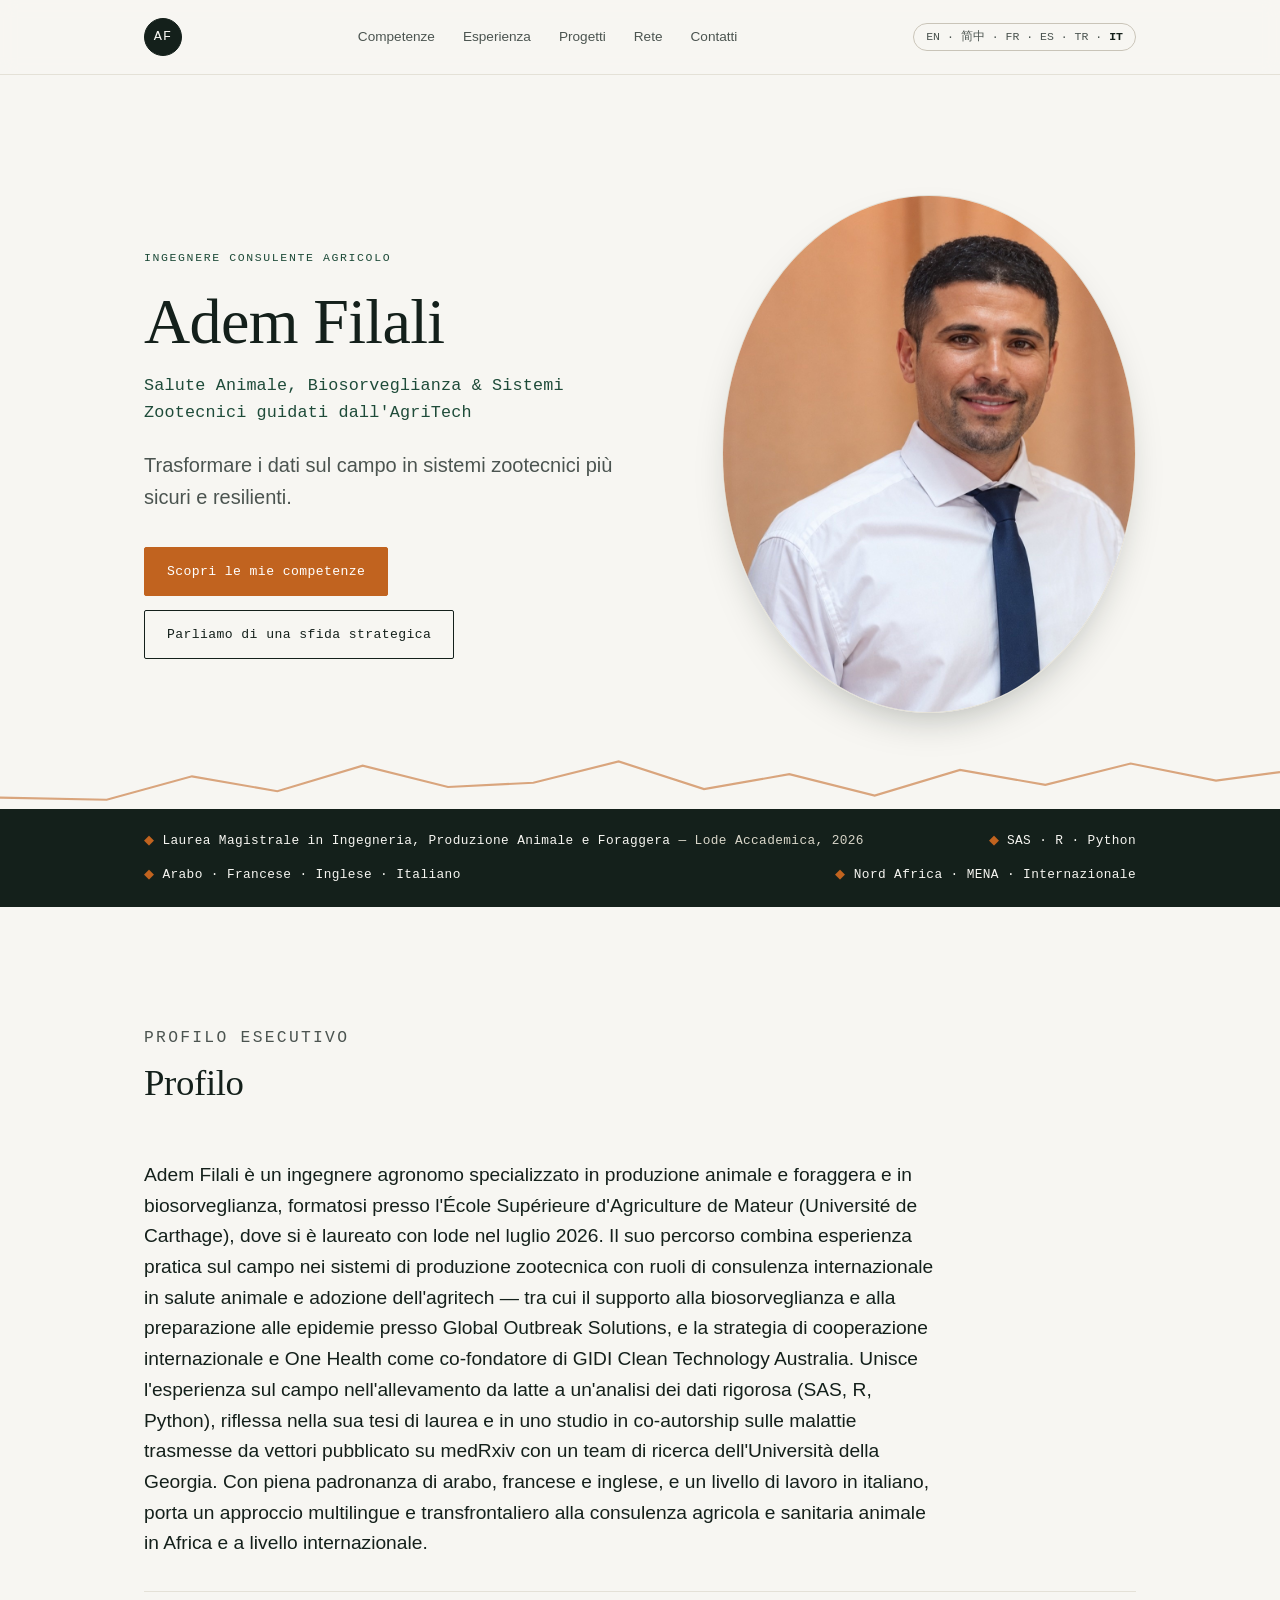
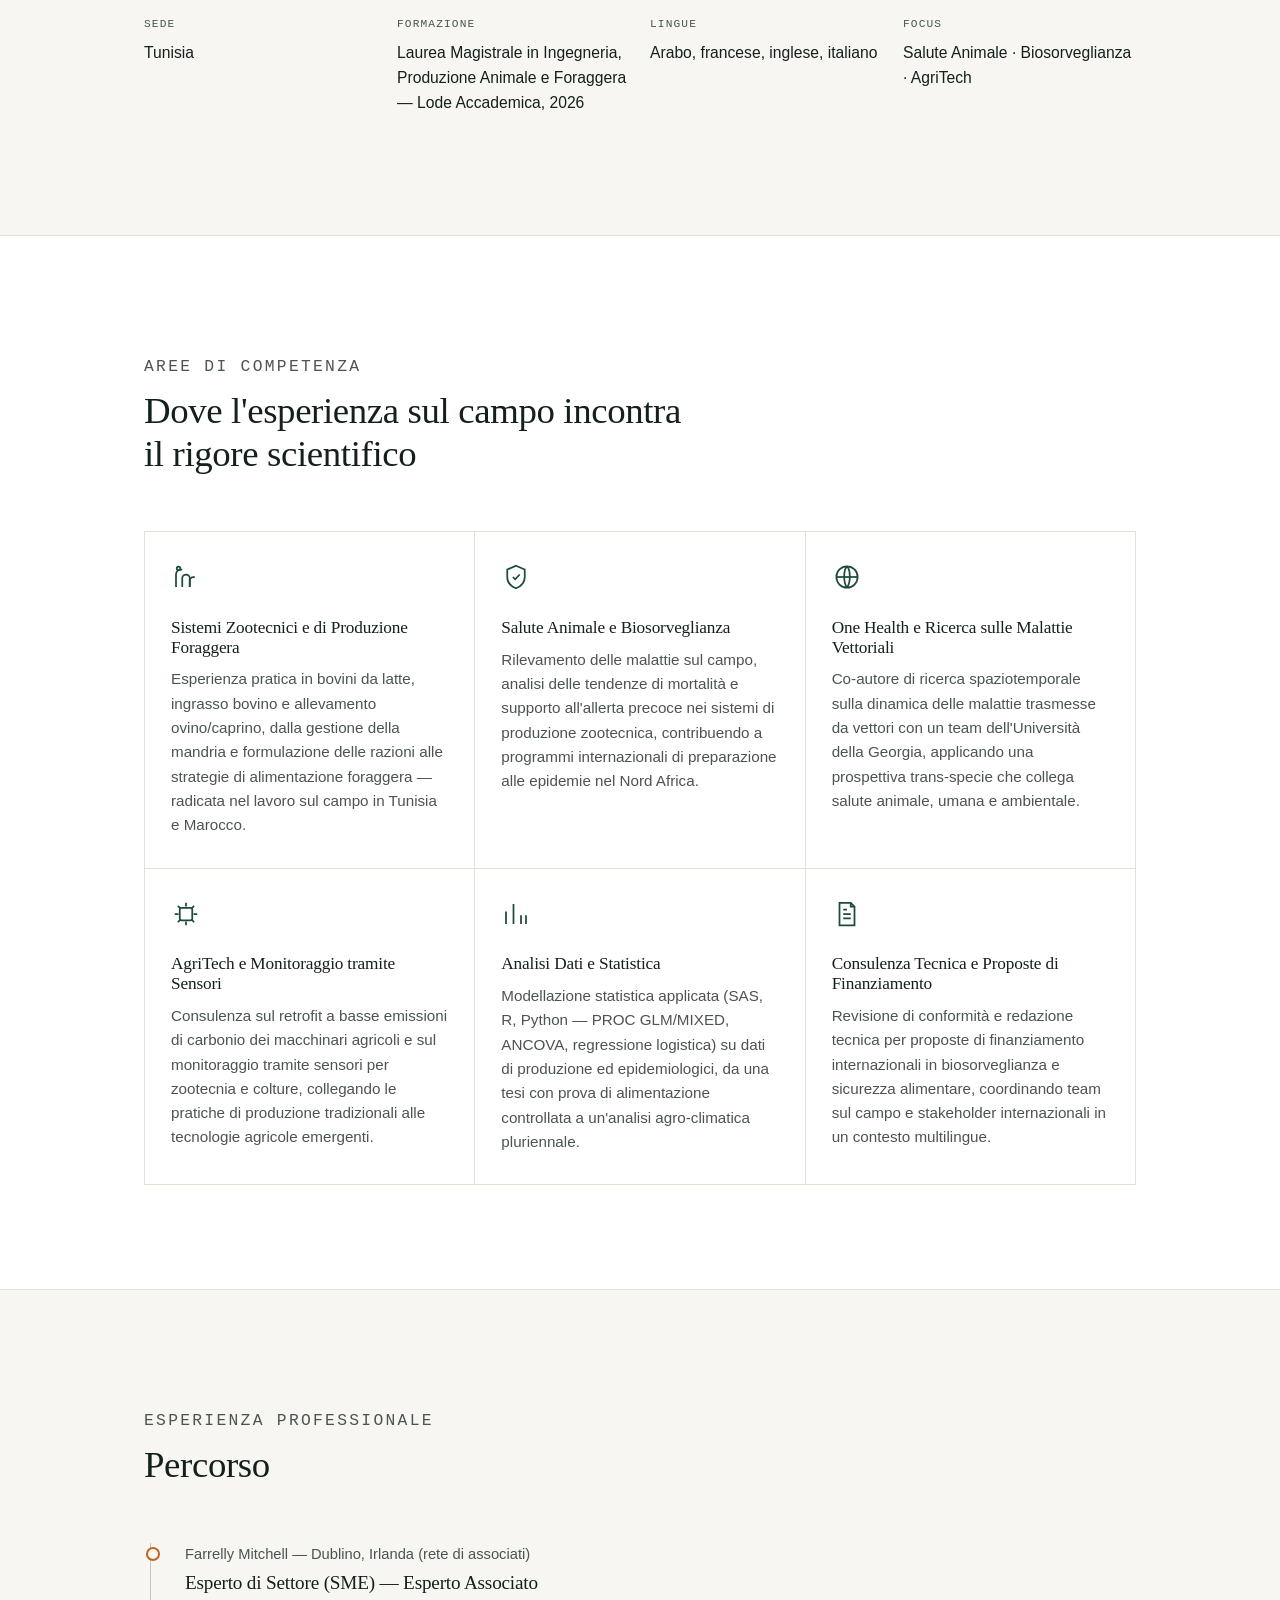
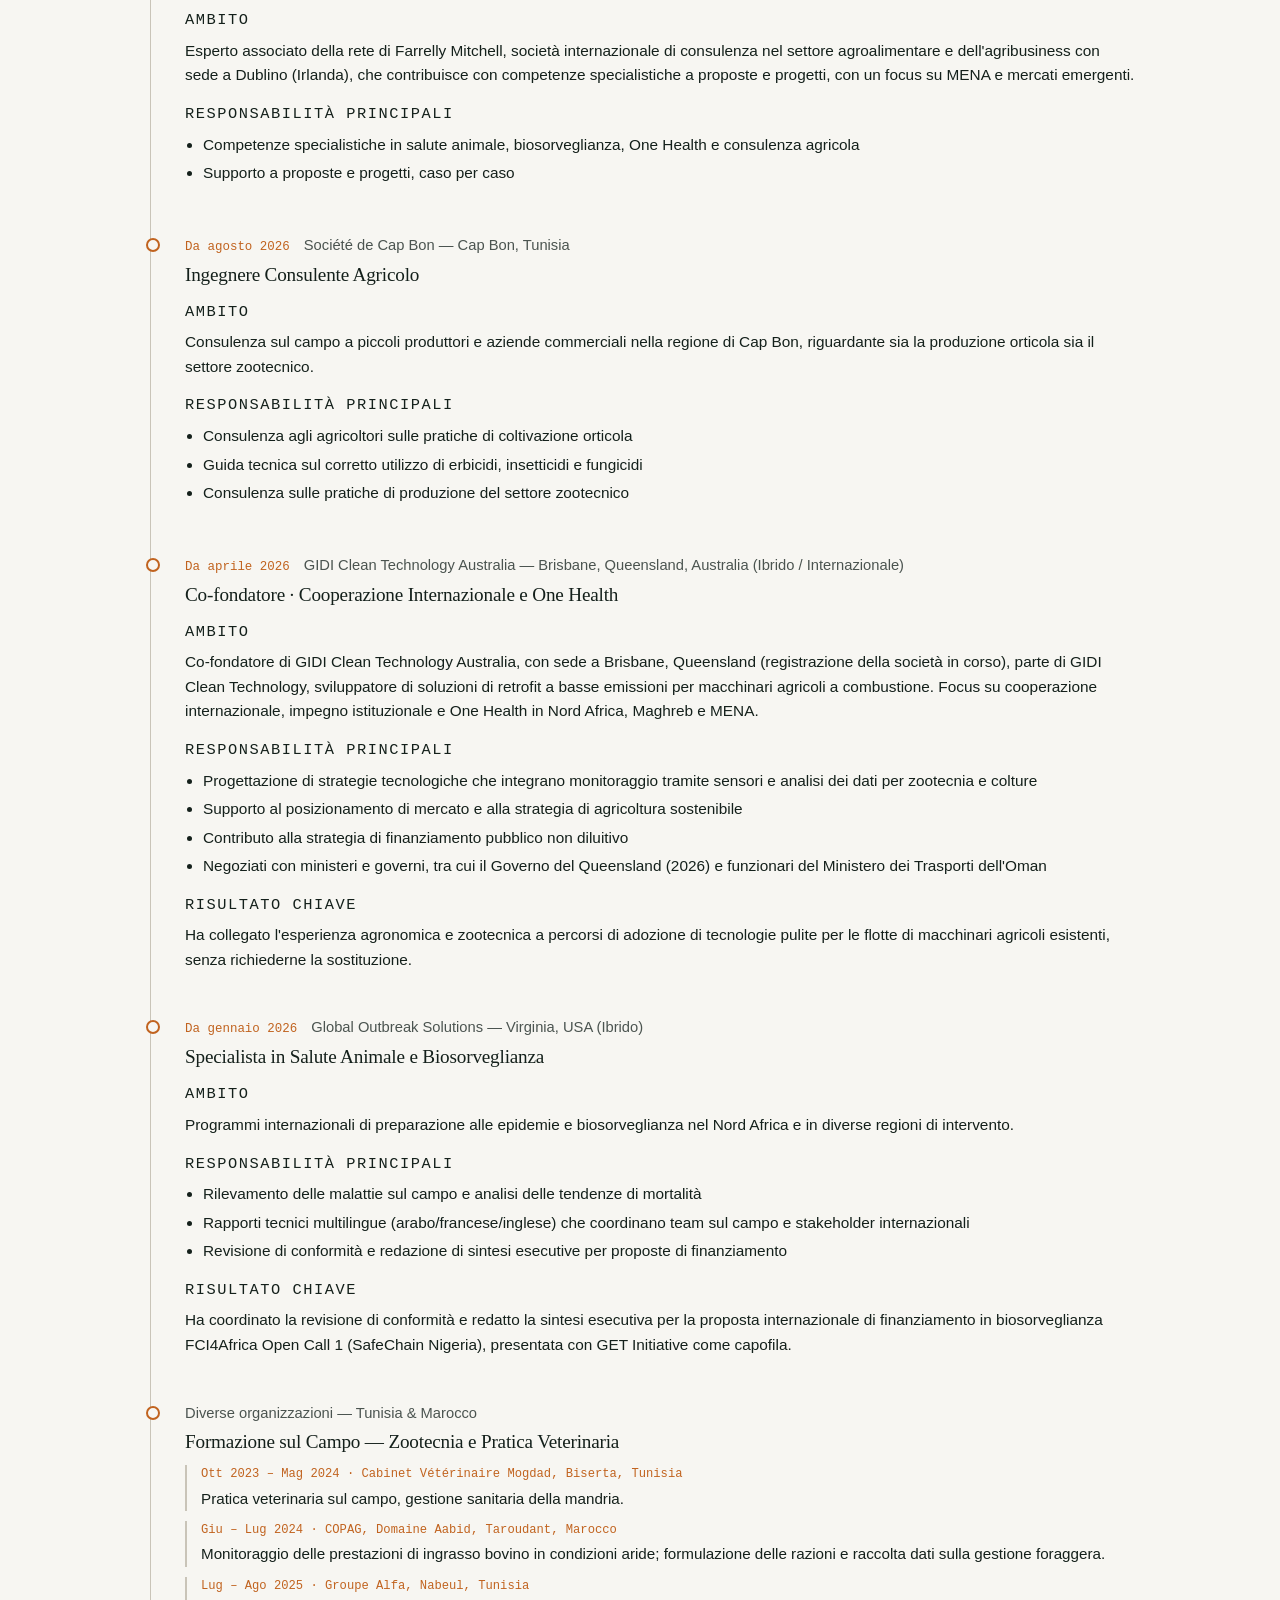
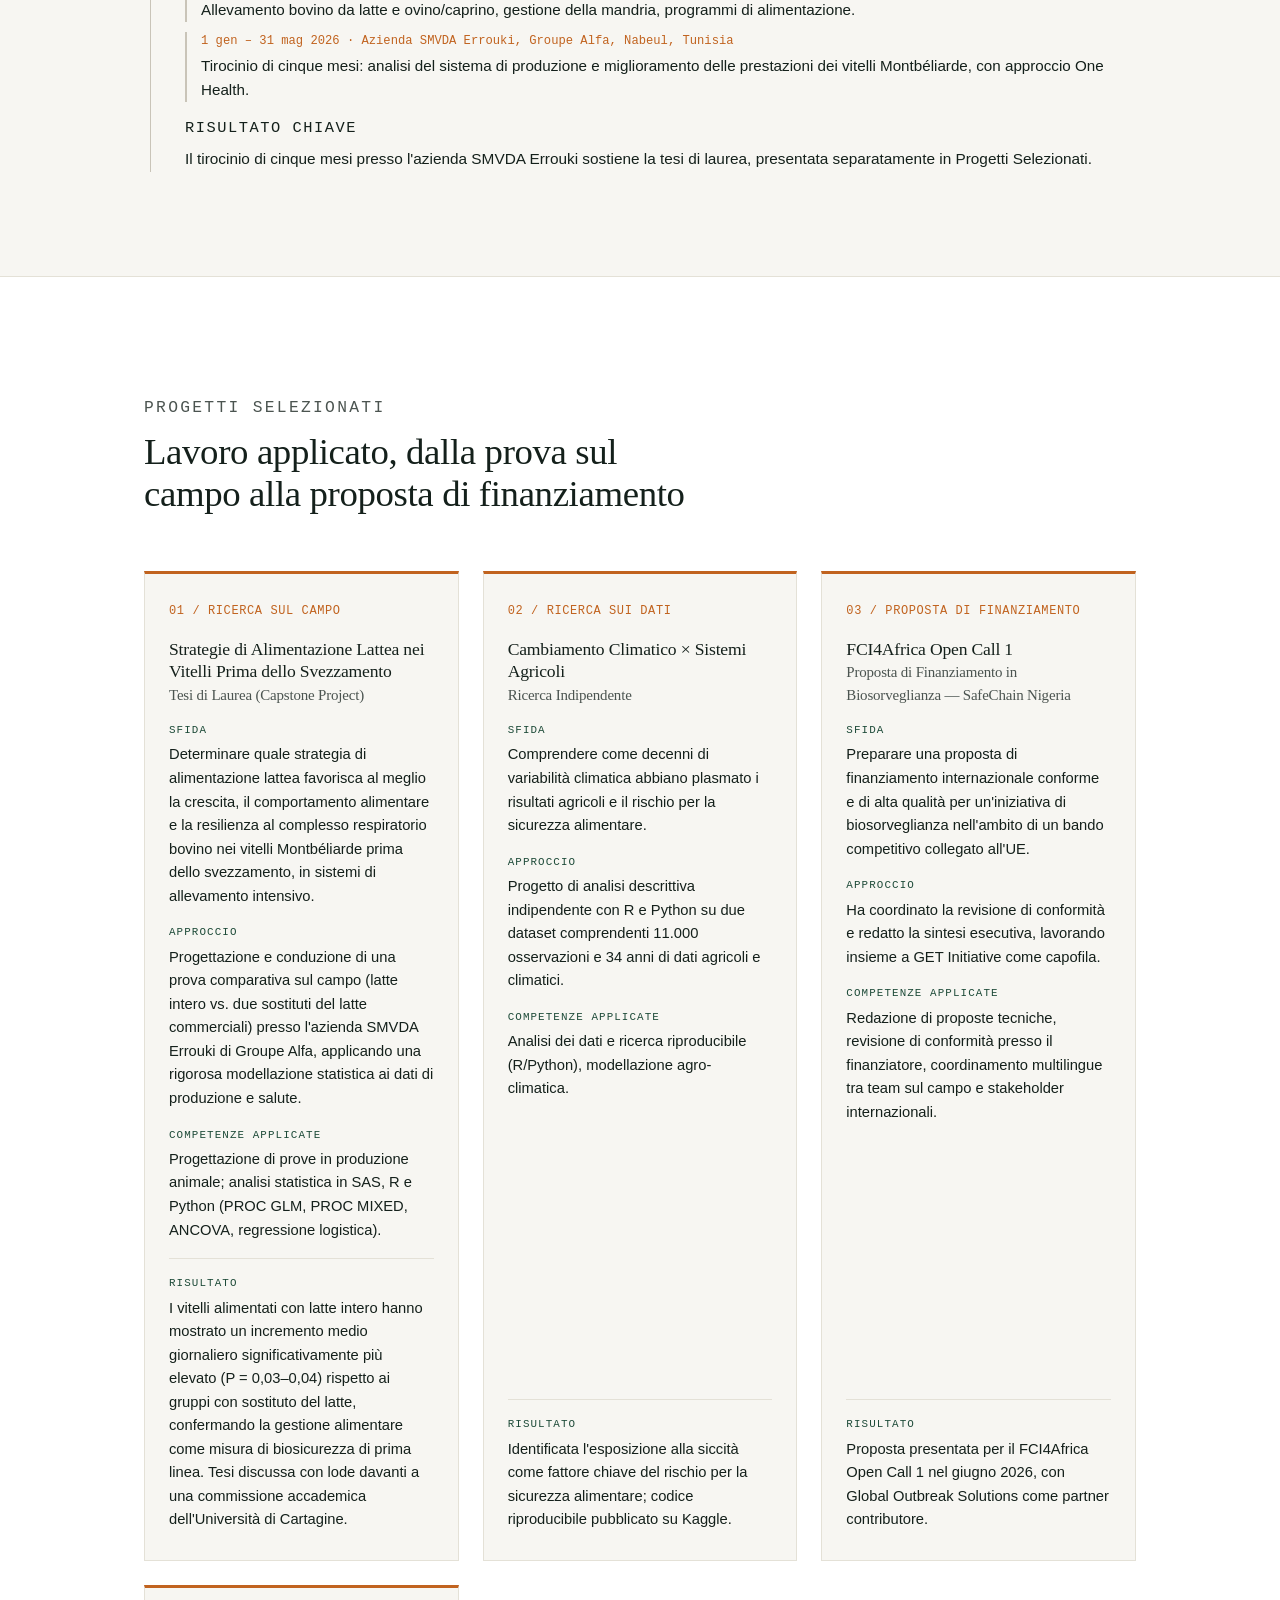
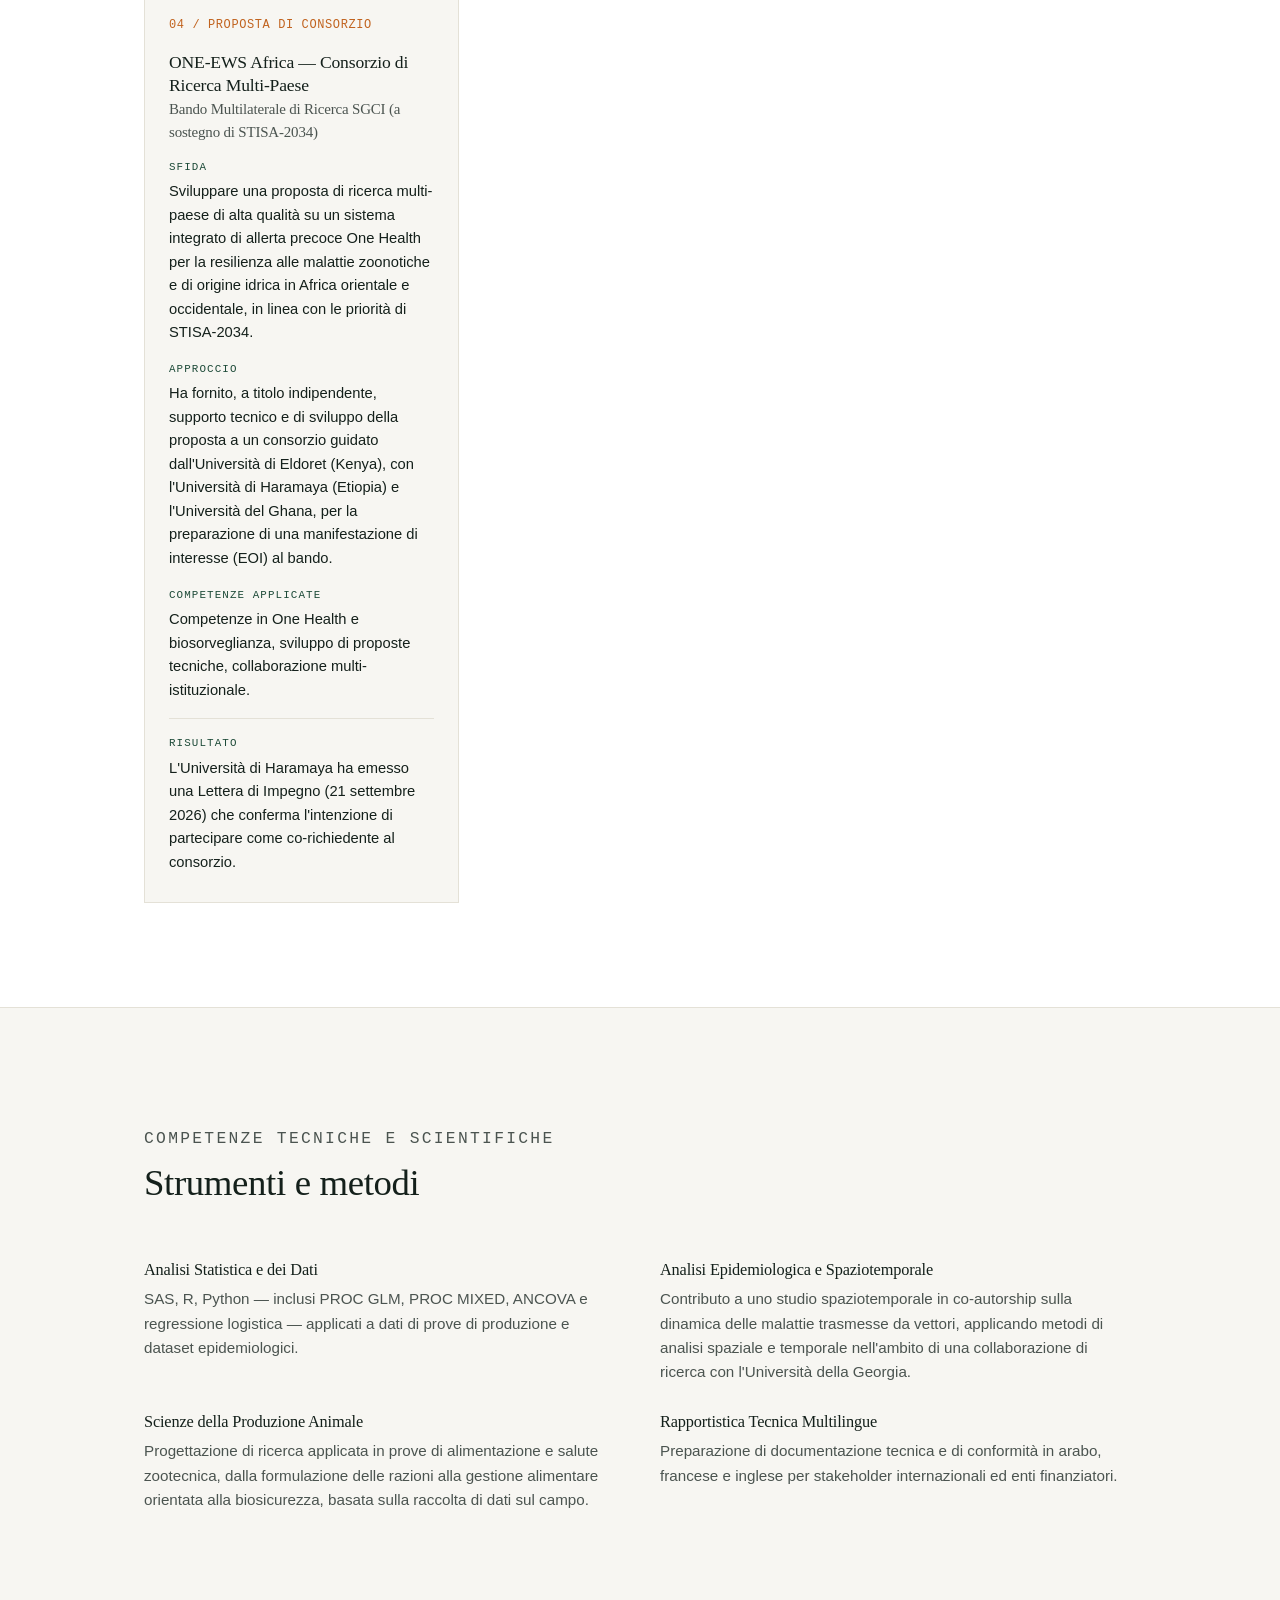
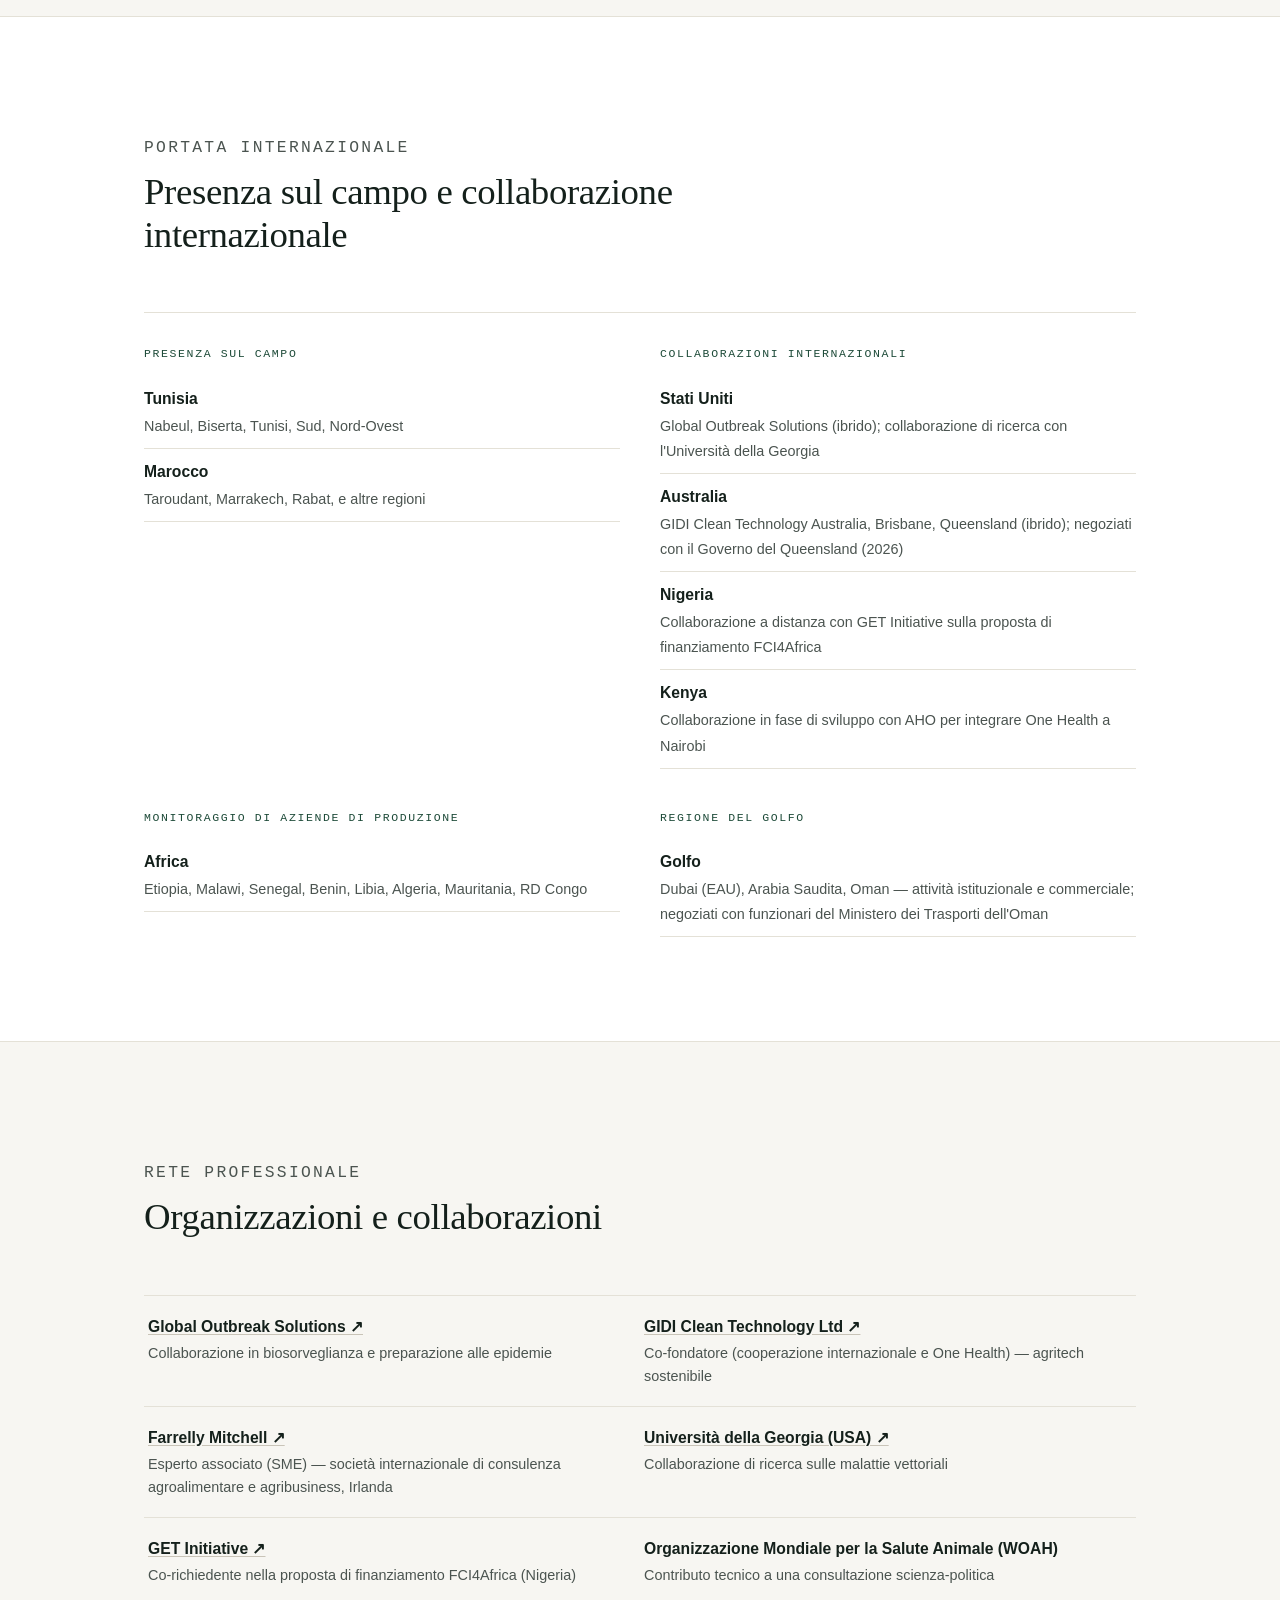
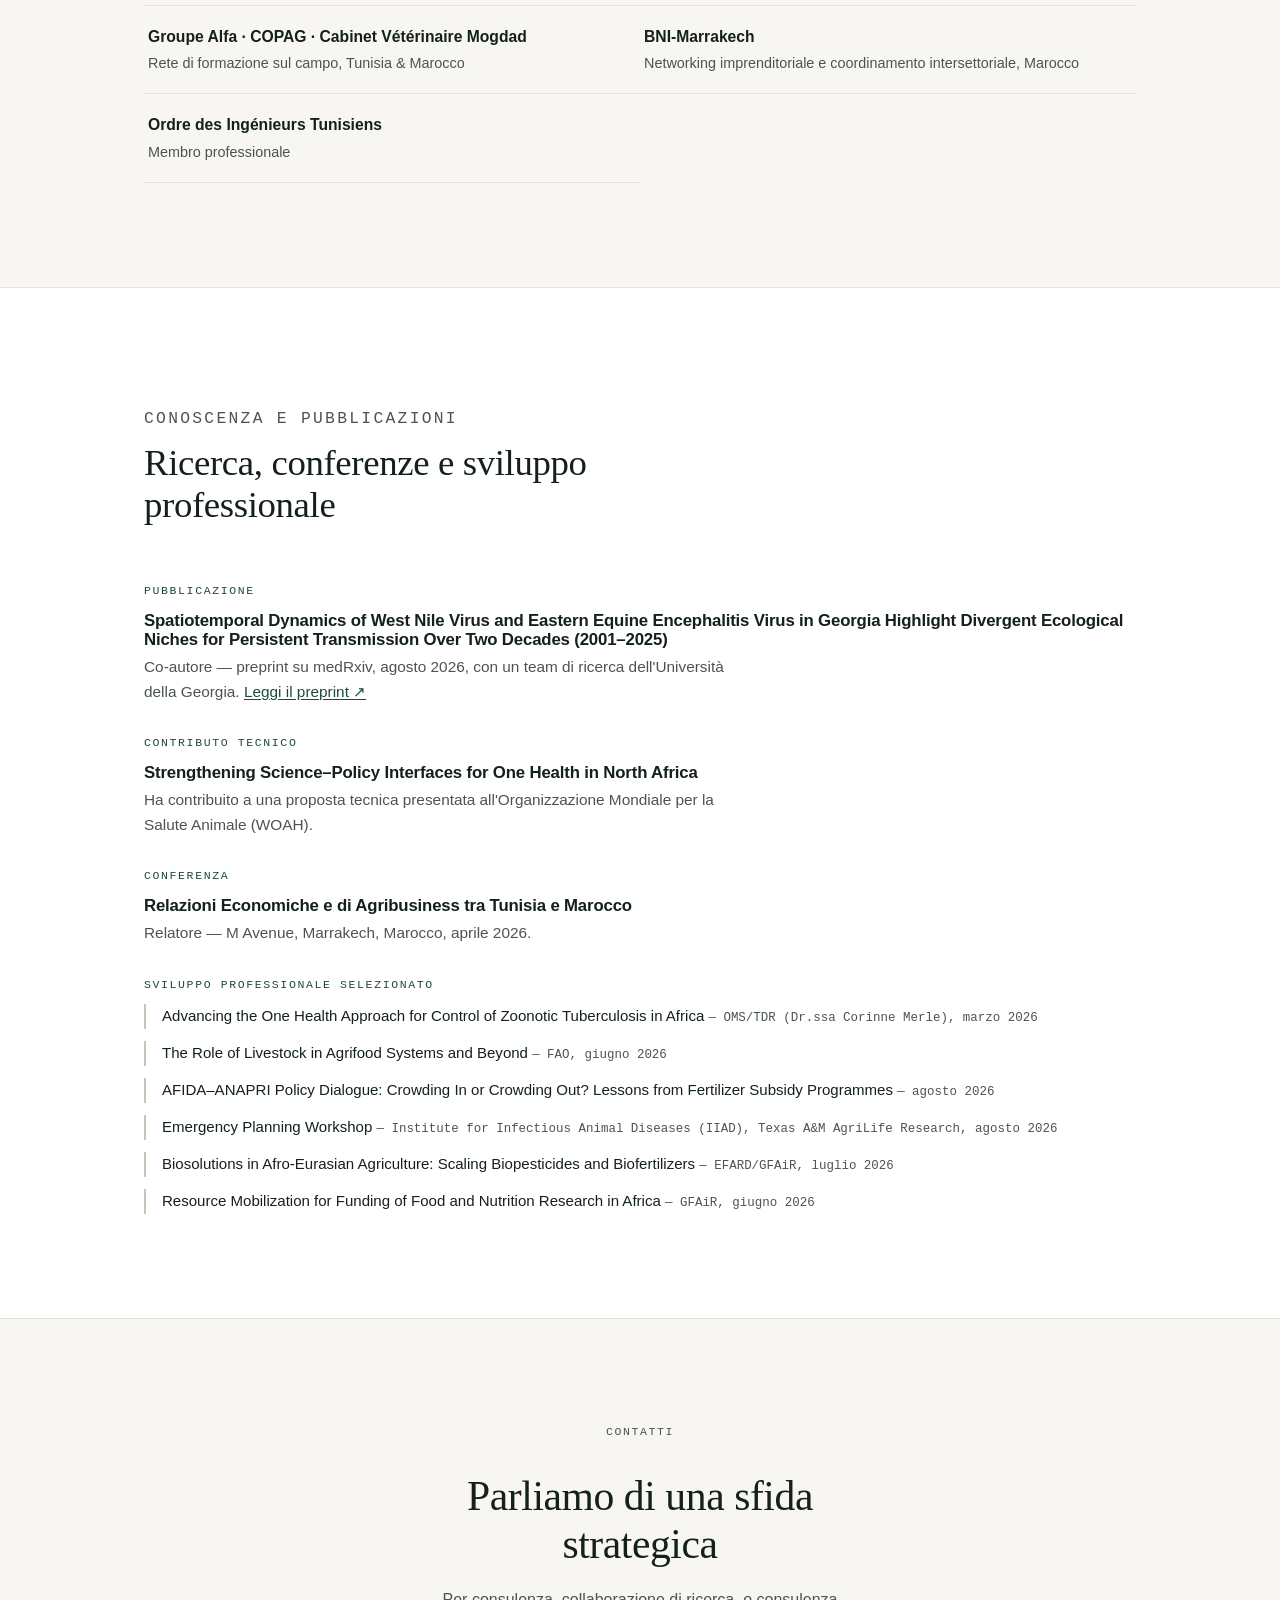
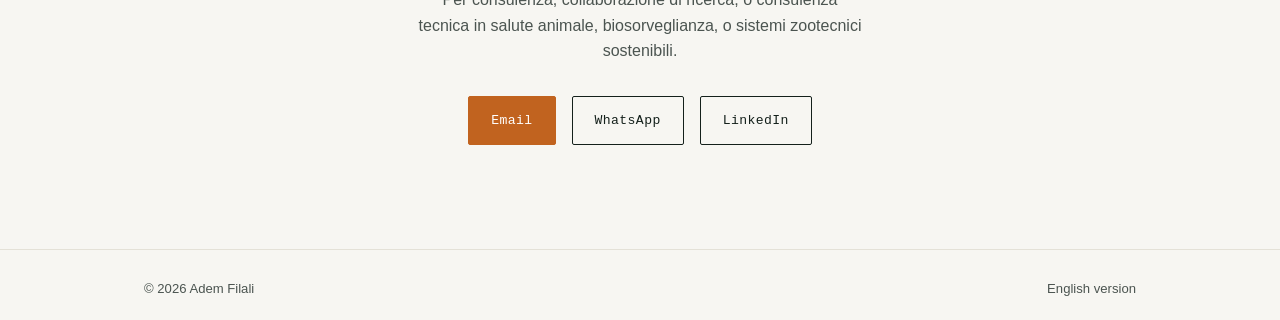
==== commit 737a3065: "Add files via upload" ====
--- a/index.html
+++ b/index.html
@@ -1,11 +1,11 @@
 <!DOCTYPE html>
-<html lang="es">
+<html lang="it">
 <head>
 <meta charset="UTF-8">
 <meta name="viewport" content="width=device-width, initial-scale=1.0">
-<title>Adem Filali — Ingeniero Consultor Agrícola | Salud Animal, Biovigilancia &amp; AgriTech</title>
-<meta name="description" content="Adem Filali es ingeniero consultor agrícola especializado en producción animal y forrajera, biovigilancia, y sistemas ganaderos impulsados por AgriTech en África y a nivel internacional.">
-<link rel="canonical" href="https://ademfilali.github.io/es/">
+<title>Adem Filali — Ingegnere Consulente Agricolo | Salute Animale, Biosorveglianza &amp; AgriTech</title>
+<meta name="description" content="Adem Filali è un ingegnere consulente agricolo specializzato in produzione animale e foraggera, biosorveglianza, e sistemi zootecnici guidati dall'AgriTech, in Africa e a livello internazionale.">
+<link rel="canonical" href="https://ademfilali.github.io/it/">
 <link rel="alternate" hreflang="en" href="https://ademfilali.github.io/en/">
 <link rel="alternate" hreflang="zh-Hans" href="https://ademfilali.github.io/zh-hans/">
 <link rel="alternate" hreflang="fr" href="https://ademfilali.github.io/fr/">
@@ -16,17 +16,17 @@
 
 <!-- Open Graph -->
 <meta property="og:type" content="profile">
-<meta property="og:title" content="Adem Filali — Ingeniero Consultor Agrícola">
-<meta property="og:description" content="Salud Animal, Biovigilancia &amp; Sistemas Ganaderos impulsados por AgriTech, en África y a nivel internacional.">
-<meta property="og:url" content="https://ademfilali.github.io/es/">
+<meta property="og:title" content="Adem Filali — Ingegnere Consulente Agricolo">
+<meta property="og:description" content="Salute Animale, Biosorveglianza &amp; Sistemi Zootecnici guidati dall'AgriTech, in Africa e a livello internazionale.">
+<meta property="og:url" content="https://ademfilali.github.io/it/">
 <meta property="og:image" content="https://ademfilali.github.io/assets/img/hero.jpg">
-<meta property="og:locale" content="es_ES">
+<meta property="og:locale" content="it_IT">
 <meta property="og:locale:alternate" content="en_US">
 
 <!-- Twitter -->
 <meta name="twitter:card" content="summary_large_image">
-<meta name="twitter:title" content="Adem Filali — Ingeniero Consultor Agrícola">
-<meta name="twitter:description" content="Salud Animal, Biovigilancia &amp; Sistemas Ganaderos impulsados por AgriTech, en África y a nivel internacional.">
+<meta name="twitter:title" content="Adem Filali — Ingegnere Consulente Agricolo">
+<meta name="twitter:description" content="Salute Animale, Biosorveglianza &amp; Sistemi Zootecnici guidati dall'AgriTech, in Africa e a livello internazionale.">
 <meta name="twitter:image" content="https://ademfilali.github.io/assets/img/hero.jpg">
 
 <link rel="preconnect" href="https://fonts.googleapis.com">
@@ -40,8 +40,8 @@
   "@context": "https://schema.org",
   "@type": "Person",
   "name": "Adem Filali",
-  "jobTitle": "Ingeniero Consultor Agrícola — Salud Animal, Biovigilancia & Sistemas Ganaderos impulsados por AgriTech",
-  "url": "https://ademfilali.github.io/es/",
+  "jobTitle": "Ingegnere Consulente Agricolo — Salute Animale, Biosorveglianza & Sistemi Zootecnici guidati dall'AgriTech",
+  "url": "https://ademfilali.github.io/it/",
   "image": "https://ademfilali.github.io/assets/img/hero.jpg",
   "email": "mailto:adem.filali.20000@gmail.com",
   "nationality": "Tunisian",
@@ -61,16 +61,16 @@
 
 <nav class="nav">
   <div class="nav__inner">
-    <a href="#top" class="nav__mark" aria-label="Adem Filali — inicio">AF</a>
+    <a href="#top" class="nav__mark" aria-label="Adem Filali — home">AF</a>
     <div class="nav__links">
-      <a href="#expertise">Experiencia</a>
-      <a href="#experience">Trayectoria</a>
-      <a href="#projects">Proyectos</a>
-      <a href="#network">Red</a>
-      <a href="#contact">Contacto</a>
-    </div>
-    <div class="nav__lang" aria-label="Idioma">
-      <a href="../en/">EN</a> · <a href="../zh-hans/">简中</a> · <a href="../fr/">FR</a> · <span aria-current="page">ES</span> · <a href="../tr/">TR</a> · <a href="../it/">IT</a>
+      <a href="#expertise">Competenze</a>
+      <a href="#experience">Esperienza</a>
+      <a href="#projects">Progetti</a>
+      <a href="#network">Rete</a>
+      <a href="#contact">Contatti</a>
+    </div>
+    <div class="nav__lang" aria-label="Lingua">
+      <a href="../en/">EN</a> · <a href="../zh-hans/">简中</a> · <a href="../fr/">FR</a> · <a href="../es/">ES</a> · <a href="../tr/">TR</a> · <span aria-current="page">IT</span>
     </div>
   </div>
 </nav>
@@ -81,17 +81,17 @@
   <header class="hero">
     <div class="container hero__inner">
       <div class="hero__copy">
-        <p class="eyebrow hero__eyebrow">Ingeniero Consultor Agrícola</p>
+        <p class="eyebrow hero__eyebrow">Ingegnere Consulente Agricolo</p>
         <h1>Adem Filali</h1>
-        <p class="hero__role">Salud Animal, Biovigilancia &amp; Sistemas Ganaderos impulsados por AgriTech</p>
-        <p class="hero__tagline">Convirtiendo datos de campo en sistemas ganaderos más seguros y resilientes.</p>
+        <p class="hero__role">Salute Animale, Biosorveglianza &amp; Sistemi Zootecnici guidati dall'AgriTech</p>
+        <p class="hero__tagline">Trasformare i dati sul campo in sistemi zootecnici più sicuri e resilienti.</p>
         <div class="hero__cta">
-          <a href="#expertise" class="btn btn--primary">Explorar mi experiencia</a>
-          <a href="#contact" class="btn btn--ghost">Hablar de un desafío estratégico</a>
+          <a href="#expertise" class="btn btn--primary">Scopri le mie competenze</a>
+          <a href="#contact" class="btn btn--ghost">Parliamo di una sfida strategica</a>
         </div>
       </div>
       <div class="hero__portrait">
-        <img src="../assets/img/hero.jpg" alt="Retrato de Adem Filali" width="1009" height="1339">
+        <img src="../assets/img/hero.jpg" alt="Ritratto di Adem Filali" width="1009" height="1339">
       </div>
     </div>
 
@@ -104,10 +104,10 @@
   <!-- ================= CREDENTIALS STRIP ================= -->
   <div class="credentials">
     <div class="container credentials__inner">
-      <span class="credentials__item"><span class="dot">◆</span><b>Ingeniería, Producción Animal y Forrajera</b> — Máxima Distinción, 2026</span>
+      <span class="credentials__item"><span class="dot">◆</span><b>Laurea Magistrale in Ingegneria, Produzione Animale e Foraggera</b> — Lode Accademica, 2026</span>
       <span class="credentials__item"><span class="dot">◆</span><b>SAS · R · Python</b></span>
-      <span class="credentials__item"><span class="dot">◆</span><b>Árabe · Francés · Inglés · Italiano</b></span>
-      <span class="credentials__item"><span class="dot">◆</span><b>Norte de África · MENA · Internacional</b></span>
+      <span class="credentials__item"><span class="dot">◆</span><b>Arabo · Francese · Inglese · Italiano</b></span>
+      <span class="credentials__item"><span class="dot">◆</span><b>Nord Africa · MENA · Internazionale</b></span>
     </div>
   </div>
 
@@ -115,37 +115,38 @@
   <section id="profile">
     <div class="container">
       <div class="section-head reveal">
-        <p class="eyebrow">Perfil Ejecutivo</p>
-        <h2>Perfil</h2>
+        <p class="eyebrow">Profilo Esecutivo</p>
+        <h2>Profilo</h2>
       </div>
       <p class="profile__text reveal">
-        Adem Filali es ingeniero agrónomo especializado en producción animal y forrajera y en biovigilancia,
-        formado en la École Supérieure d'Agriculture de Mateur (Université de Carthage), donde se graduó con
-        Máxima Distinción en julio de 2026. Su trayectoria combina experiencia práctica en sistemas de
-        producción ganadera con funciones de asesoría internacional en salud animal y adopción de agritech —
-        incluyendo apoyo en biovigilancia y preparación ante brotes con Global Outbreak Solutions, y estrategia de cooperación internacional y One Health como cofundador de GIDI Clean Technology Australia. Combina experiencia de campo en ganadería lechera
-        con análisis de datos riguroso (SAS, R, Python), reflejado en su tesis de ingeniería y en un estudio
-        coautoría sobre enfermedades transmitidas por vectores publicado en medRxiv con un equipo de
-        investigación de la Universidad de Georgia. Con dominio del árabe, francés e inglés, y nivel de trabajo
-        en italiano, aporta un enfoque multilingüe y transfronterizo a la asesoría agrícola y de salud animal
-        en África y a nivel internacional.
+        Adem Filali è un ingegnere agronomo specializzato in produzione animale e foraggera e in
+        biosorveglianza, formatosi presso l'École Supérieure d'Agriculture de Mateur (Université de Carthage),
+        dove si è laureato con lode nel luglio 2026. Il suo percorso combina esperienza pratica sul campo nei
+        sistemi di produzione zootecnica con ruoli di consulenza internazionale in salute animale e adozione
+        dell'agritech — tra cui il supporto alla biosorveglianza e alla preparazione alle epidemie presso Global
+        Outbreak Solutions, e la strategia di cooperazione internazionale e One Health come co-fondatore di GIDI Clean Technology Australia. Unisce
+        l'esperienza sul campo nell'allevamento da latte a un'analisi dei dati rigorosa (SAS, R, Python),
+        riflessa nella sua tesi di laurea e in uno studio in co-autorship sulle malattie trasmesse da vettori
+        pubblicato su medRxiv con un team di ricerca dell'Università della Georgia. Con piena padronanza di
+        arabo, francese e inglese, e un livello di lavoro in italiano, porta un approccio multilingue e
+        transfrontaliero alla consulenza agricola e sanitaria animale in Africa e a livello internazionale.
       </p>
       <dl class="profile__facts reveal">
         <div class="fact">
-          <dt>Ubicación</dt>
-          <dd>Túnez</dd>
+          <dt>Sede</dt>
+          <dd>Tunisia</dd>
         </div>
         <div class="fact">
-          <dt>Formación</dt>
-          <dd>Ingeniería, Producción Animal y Forrajera — Máxima Distinción, 2026</dd>
+          <dt>Formazione</dt>
+          <dd>Laurea Magistrale in Ingegneria, Produzione Animale e Foraggera — Lode Accademica, 2026</dd>
         </div>
         <div class="fact">
-          <dt>Idiomas</dt>
-          <dd>Árabe, francés, inglés, italiano</dd>
+          <dt>Lingue</dt>
+          <dd>Arabo, francese, inglese, italiano</dd>
         </div>
         <div class="fact">
-          <dt>Enfoque</dt>
-          <dd>Salud Animal · Biovigilancia · AgriTech</dd>
+          <dt>Focus</dt>
+          <dd>Salute Animale · Biosorveglianza · AgriTech</dd>
         </div>
       </dl>
     </div>
@@ -155,8 +156,8 @@
   <section id="expertise" class="section--raised">
     <div class="container">
       <div class="section-head reveal">
-        <p class="eyebrow">Áreas de Experiencia</p>
-        <h2>Donde la experiencia de campo se une al rigor científico</h2>
+        <p class="eyebrow">Aree di Competenza</p>
+        <h2>Dove l'esperienza sul campo incontra il rigore scientifico</h2>
       </div>
     </div>
     <div class="container">
@@ -164,38 +165,38 @@
 
         <div class="card">
           <svg class="card__icon" viewBox="0 0 24 24" fill="none" stroke="currentColor" stroke-width="1.4"><path d="M4 20V10a4 4 0 0 1 4-4h1"/><path d="M9 20V13a3 3 0 0 1 3-3h0a3 3 0 0 1 3 3v7"/><path d="M15 20v-5a3 3 0 0 1 3-3h1"/><circle cx="6" cy="5" r="1.4"/></svg>
-          <h3>Sistemas Ganaderos y de Producción Forrajera</h3>
-          <p>Experiencia práctica en ganado lechero, engorde de bovinos y ganado ovino/caprino, desde el manejo del rebaño y la formulación de raciones hasta estrategias de alimentación forrajera — basada en trabajo de campo en Túnez y Marruecos.</p>
+          <h3>Sistemi Zootecnici e di Produzione Foraggera</h3>
+          <p>Esperienza pratica in bovini da latte, ingrasso bovino e allevamento ovino/caprino, dalla gestione della mandria e formulazione delle razioni alle strategie di alimentazione foraggera — radicata nel lavoro sul campo in Tunisia e Marocco.</p>
         </div>
 
         <div class="card">
           <svg class="card__icon" viewBox="0 0 24 24" fill="none" stroke="currentColor" stroke-width="1.4"><path d="M12 3l7 3v6c0 4.5-3 7.5-7 9-4-1.5-7-4.5-7-9V6z"/><path d="M9.5 12l1.8 1.8L15 10"/></svg>
-          <h3>Salud Animal y Biovigilancia</h3>
-          <p>Detección de enfermedades en campo, análisis de tendencias de mortalidad y apoyo a la alerta temprana dentro de sistemas de producción ganadera, contribuyendo a programas internacionales de preparación ante brotes en el Norte de África.</p>
+          <h3>Salute Animale e Biosorveglianza</h3>
+          <p>Rilevamento delle malattie sul campo, analisi delle tendenze di mortalità e supporto all'allerta precoce nei sistemi di produzione zootecnica, contribuendo a programmi internazionali di preparazione alle epidemie nel Nord Africa.</p>
         </div>
 
         <div class="card">
           <svg class="card__icon" viewBox="0 0 24 24" fill="none" stroke="currentColor" stroke-width="1.4"><circle cx="12" cy="12" r="8.5"/><path d="M12 3.5c-3 3-3 13 0 17"/><path d="M12 3.5c3 3 3 13 0 17"/><path d="M3.5 12h17"/></svg>
-          <h3>One Health e Investigación en Enfermedades Vectoriales</h3>
-          <p>Coautor de investigación espaciotemporal sobre la dinámica de enfermedades transmitidas por vectores con un equipo de la Universidad de Georgia, aplicando una perspectiva multiespecie que conecta salud animal, humana y ambiental.</p>
+          <h3>One Health e Ricerca sulle Malattie Vettoriali</h3>
+          <p>Co-autore di ricerca spaziotemporale sulla dinamica delle malattie trasmesse da vettori con un team dell'Università della Georgia, applicando una prospettiva trans-specie che collega salute animale, umana e ambientale.</p>
         </div>
 
         <div class="card">
           <svg class="card__icon" viewBox="0 0 24 24" fill="none" stroke="currentColor" stroke-width="1.4"><rect x="7" y="7" width="10" height="10" rx="1.5"/><path d="M12 3v3M12 18v3M3 12h3M18 12h3M5.5 5.5l2 2M18.5 5.5l-2 2M5.5 18.5l2-2M18.5 18.5l-2-2"/></svg>
-          <h3>AgriTech y Monitoreo por Sensores</h3>
-          <p>Asesoría en retrofit bajo en carbono de maquinaria agrícola y monitoreo por sensores para ganadería y cultivos, conectando prácticas de producción tradicionales con tecnología agrícola emergente.</p>
+          <h3>AgriTech e Monitoraggio tramite Sensori</h3>
+          <p>Consulenza sul retrofit a basse emissioni di carbonio dei macchinari agricoli e sul monitoraggio tramite sensori per zootecnia e colture, collegando le pratiche di produzione tradizionali alle tecnologie agricole emergenti.</p>
         </div>
 
         <div class="card">
           <svg class="card__icon" viewBox="0 0 24 24" fill="none" stroke="currentColor" stroke-width="1.4"><path d="M4 20V10M10 20V4M16 20v-7M20 20V13"/></svg>
-          <h3>Análisis de Datos y Estadística</h3>
-          <p>Modelado estadístico aplicado (SAS, R, Python — PROC GLM/MIXED, ANCOVA, regresión logística) sobre datos de producción y epidemiológicos, desde una tesis de ensayo de alimentación controlado hasta un análisis agroclimático plurianual.</p>
+          <h3>Analisi Dati e Statistica</h3>
+          <p>Modellazione statistica applicata (SAS, R, Python — PROC GLM/MIXED, ANCOVA, regressione logistica) su dati di produzione ed epidemiologici, da una tesi con prova di alimentazione controllata a un'analisi agro-climatica pluriennale.</p>
         </div>
 
         <div class="card">
           <svg class="card__icon" viewBox="0 0 24 24" fill="none" stroke="currentColor" stroke-width="1.4"><path d="M6 3h9l3 3v15H6z"/><path d="M15 3v3h3"/><path d="M9 12h6M9 15.5h6M9 8.5h3"/></svg>
-          <h3>Asesoría Técnica y Propuestas de Financiamiento</h3>
-          <p>Revisión de cumplimiento y redacción técnica para propuestas internacionales de financiamiento en biovigilancia y seguridad alimentaria, coordinando equipos de campo y actores internacionales en un entorno multilingüe.</p>
+          <h3>Consulenza Tecnica e Proposte di Finanziamento</h3>
+          <p>Revisione di conformità e redazione tecnica per proposte di finanziamento internazionali in biosorveglianza e sicurezza alimentare, coordinando team sul campo e stakeholder internazionali in un contesto multilingue.</p>
         </div>
 
       </div>
@@ -206,125 +207,125 @@
   <section id="experience">
     <div class="container">
       <div class="section-head reveal">
-        <p class="eyebrow">Experiencia Profesional</p>
-        <h2>Trayectoria</h2>
+        <p class="eyebrow">Esperienza Professionale</p>
+        <h2>Percorso</h2>
       </div>
 
       <div class="timeline reveal">
 
         <div class="timeline__item">
           <div class="timeline__meta">
-            <span class="timeline__org">Farrelly Mitchell — Dublín, Irlanda (red de asociados)</span>
-          </div>
-          <h3>Experto en la Materia (SME) — Experto Asociado</h3>
-          <div class="timeline__block">
-            <p class="timeline__block-label">Alcance</p>
-            <p>Experto asociado de la red de Farrelly Mitchell, consultora internacional de alimentación y agronegocios con sede en Dublín (Irlanda), aportando experiencia especializada a propuestas y proyectos, con foco en MENA y mercados emergentes.</p>
-          </div>
-          <div class="timeline__block">
-            <p class="timeline__block-label">Responsabilidades clave</p>
+            <span class="timeline__org">Farrelly Mitchell — Dublino, Irlanda (rete di associati)</span>
+          </div>
+          <h3>Esperto di Settore (SME) — Esperto Associato</h3>
+          <div class="timeline__block">
+            <p class="timeline__block-label">Ambito</p>
+            <p>Esperto associato della rete di Farrelly Mitchell, società internazionale di consulenza nel settore agroalimentare e dell'agribusiness con sede a Dublino (Irlanda), che contribuisce con competenze specialistiche a proposte e progetti, con un focus su MENA e mercati emergenti.</p>
+          </div>
+          <div class="timeline__block">
+            <p class="timeline__block-label">Responsabilità principali</p>
             <ul>
-              <li>Aporte de experiencia especializada en salud animal, biovigilancia, One Health y asesoría agrícola</li>
-              <li>Apoyo a propuestas y proyectos, caso por caso</li>
+              <li>Competenze specialistiche in salute animale, biosorveglianza, One Health e consulenza agricola</li>
+              <li>Supporto a proposte e progetti, caso per caso</li>
             </ul>
           </div>
         </div>
 
         <div class="timeline__item">
           <div class="timeline__meta">
-            <span class="timeline__dates">Desde agosto 2026</span>
-            <span class="timeline__org">Société de Cap Bon — Cap Bon, Túnez</span>
-          </div>
-          <h3>Ingeniero Consultor Agrícola</h3>
-          <div class="timeline__block">
-            <p class="timeline__block-label">Alcance</p>
-            <p>Asesoría de campo a pequeños productores y explotaciones comerciales en la región de Cap Bon, abarcando producción hortícola y el sector ganadero.</p>
-          </div>
-          <div class="timeline__block">
-            <p class="timeline__block-label">Responsabilidades clave</p>
+            <span class="timeline__dates">Da agosto 2026</span>
+            <span class="timeline__org">Société de Cap Bon — Cap Bon, Tunisia</span>
+          </div>
+          <h3>Ingegnere Consulente Agricolo</h3>
+          <div class="timeline__block">
+            <p class="timeline__block-label">Ambito</p>
+            <p>Consulenza sul campo a piccoli produttori e aziende commerciali nella regione di Cap Bon, riguardante sia la produzione orticola sia il settore zootecnico.</p>
+          </div>
+          <div class="timeline__block">
+            <p class="timeline__block-label">Responsabilità principali</p>
             <ul>
-              <li>Asesoramiento a agricultores sobre prácticas de cultivo hortícola</li>
-              <li>Orientación técnica sobre el uso correcto de herbicidas, insecticidas y fungicidas</li>
-              <li>Asesoría en prácticas de producción del sector ganadero</li>
+              <li>Consulenza agli agricoltori sulle pratiche di coltivazione orticola</li>
+              <li>Guida tecnica sul corretto utilizzo di erbicidi, insetticidi e fungicidi</li>
+              <li>Consulenza sulle pratiche di produzione del settore zootecnico</li>
             </ul>
           </div>
         </div>
 
         <div class="timeline__item">
           <div class="timeline__meta">
-            <span class="timeline__dates">Desde abril 2026</span>
-            <span class="timeline__org">GIDI Clean Technology Australia — Brisbane, Queensland, Australia (Híbrido / Internacional)</span>
-          </div>
-          <h3>Cofundador · Cooperación Internacional y One Health</h3>
-          <div class="timeline__block">
-            <p class="timeline__block-label">Alcance</p>
-            <p>Cofundador de GIDI Clean Technology Australia, con sede en Brisbane, Queensland (registro de la sociedad en curso), parte de GIDI Clean Technology, desarrolladora de soluciones de retrofit bajo en carbono para maquinaria agrícola de combustión. Enfoque en cooperación internacional, compromiso institucional y One Health en el Norte de África, el Magreb y MENA.</p>
-          </div>
-          <div class="timeline__block">
-            <p class="timeline__block-label">Responsabilidades clave</p>
+            <span class="timeline__dates">Da aprile 2026</span>
+            <span class="timeline__org">GIDI Clean Technology Australia — Brisbane, Queensland, Australia (Ibrido / Internazionale)</span>
+          </div>
+          <h3>Co-fondatore · Cooperazione Internazionale e One Health</h3>
+          <div class="timeline__block">
+            <p class="timeline__block-label">Ambito</p>
+            <p>Co-fondatore di GIDI Clean Technology Australia, con sede a Brisbane, Queensland (registrazione della società in corso), parte di GIDI Clean Technology, sviluppatore di soluzioni di retrofit a basse emissioni per macchinari agricoli a combustione. Focus su cooperazione internazionale, impegno istituzionale e One Health in Nord Africa, Maghreb e MENA.</p>
+          </div>
+          <div class="timeline__block">
+            <p class="timeline__block-label">Responsabilità principali</p>
             <ul>
-              <li>Diseño de estrategias tecnológicas que incorporan monitoreo por sensores y análisis de datos para ganadería y cultivos</li>
-              <li>Apoyo al posicionamiento de mercado y a la estrategia de agricultura sostenible</li>
-              <li>Contribución a la estrategia de financiamiento público no dilutivo</li>
-              <li>Negociaciones con ministerios y gobiernos, incluido el Gobierno de Queensland (2026) y responsables del Ministerio de Transporte de Omán</li>
+              <li>Progettazione di strategie tecnologiche che integrano monitoraggio tramite sensori e analisi dei dati per zootecnia e colture</li>
+              <li>Supporto al posizionamento di mercato e alla strategia di agricoltura sostenibile</li>
+              <li>Contributo alla strategia di finanziamento pubblico non diluitivo</li>
+              <li>Negoziati con ministeri e governi, tra cui il Governo del Queensland (2026) e funzionari del Ministero dei Trasporti dell'Oman</li>
             </ul>
           </div>
           <div class="timeline__block">
-            <p class="timeline__block-label">Logro clave</p>
-            <p>Conectó la experiencia agronómica y de producción animal con vías de adopción de tecnología limpia para flotas de maquinaria agrícola existentes, sin requerir su reemplazo.</p>
+            <p class="timeline__block-label">Risultato chiave</p>
+            <p>Ha collegato l'esperienza agronomica e zootecnica a percorsi di adozione di tecnologie pulite per le flotte di macchinari agricoli esistenti, senza richiederne la sostituzione.</p>
           </div>
         </div>
 
         <div class="timeline__item">
           <div class="timeline__meta">
-            <span class="timeline__dates">Desde enero 2026</span>
-            <span class="timeline__org">Global Outbreak Solutions — Virginia, EE.UU. (Híbrido)</span>
-          </div>
-          <h3>Especialista en Salud Animal y Biovigilancia</h3>
-          <div class="timeline__block">
-            <p class="timeline__block-label">Alcance</p>
-            <p>Programas internacionales de preparación ante brotes y biovigilancia en el Norte de África y varias regiones de intervención.</p>
-          </div>
-          <div class="timeline__block">
-            <p class="timeline__block-label">Responsabilidades clave</p>
+            <span class="timeline__dates">Da gennaio 2026</span>
+            <span class="timeline__org">Global Outbreak Solutions — Virginia, USA (Ibrido)</span>
+          </div>
+          <h3>Specialista in Salute Animale e Biosorveglianza</h3>
+          <div class="timeline__block">
+            <p class="timeline__block-label">Ambito</p>
+            <p>Programmi internazionali di preparazione alle epidemie e biosorveglianza nel Nord Africa e in diverse regioni di intervento.</p>
+          </div>
+          <div class="timeline__block">
+            <p class="timeline__block-label">Responsabilità principali</p>
             <ul>
-              <li>Detección de enfermedades en campo y análisis de tendencias de mortalidad</li>
-              <li>Informes técnicos multilingües (árabe/francés/inglés) coordinando equipos de campo y actores internacionales</li>
-              <li>Revisión de cumplimiento y redacción de resúmenes ejecutivos para propuestas de financiamiento</li>
+              <li>Rilevamento delle malattie sul campo e analisi delle tendenze di mortalità</li>
+              <li>Rapporti tecnici multilingue (arabo/francese/inglese) che coordinano team sul campo e stakeholder internazionali</li>
+              <li>Revisione di conformità e redazione di sintesi esecutive per proposte di finanziamento</li>
             </ul>
           </div>
           <div class="timeline__block">
-            <p class="timeline__block-label">Logro clave</p>
-            <p>Coordinó la revisión de cumplimiento y redactó el resumen ejecutivo de la propuesta internacional de financiamiento en biovigilancia FCI4Africa Open Call 1 (SafeChain Nigeria), presentada con GET Initiative como solicitante principal.</p>
+            <p class="timeline__block-label">Risultato chiave</p>
+            <p>Ha coordinato la revisione di conformità e redatto la sintesi esecutiva per la proposta internazionale di finanziamento in biosorveglianza FCI4Africa Open Call 1 (SafeChain Nigeria), presentata con GET Initiative come capofila.</p>
           </div>
         </div>
 
         <div class="timeline__item">
           <div class="timeline__meta">
-            <span class="timeline__org">Varias organizaciones — Túnez &amp; Marruecos</span>
-          </div>
-          <h3>Formación de Campo — Ganadería y Práctica Veterinaria</h3>
+            <span class="timeline__org">Diverse organizzazioni — Tunisia &amp; Marocco</span>
+          </div>
+          <h3>Formazione sul Campo — Zootecnia e Pratica Veterinaria</h3>
           <ul class="field-training-list">
             <li>
-              <span class="ft-dates">Oct 2023 – May 2024 · Cabinet Vétérinaire Mogdad, Bizerta, Túnez</span>
-              Práctica veterinaria de campo, manejo sanitario del rebaño.
+              <span class="ft-dates">Ott 2023 – Mag 2024 · Cabinet Vétérinaire Mogdad, Biserta, Tunisia</span>
+              Pratica veterinaria sul campo, gestione sanitaria della mandria.
             </li>
             <li>
-              <span class="ft-dates">Jun – Jul 2024 · COPAG, Domaine Aabid, Taroudant, Marruecos</span>
-              Seguimiento del rendimiento de engorde bovino en condiciones áridas; formulación de raciones y recopilación de datos de manejo forrajero.
+              <span class="ft-dates">Giu – Lug 2024 · COPAG, Domaine Aabid, Taroudant, Marocco</span>
+              Monitoraggio delle prestazioni di ingrasso bovino in condizioni aride; formulazione delle razioni e raccolta dati sulla gestione foraggera.
             </li>
             <li>
-              <span class="ft-dates">Jul – Ago 2025 · Groupe Alfa, Nabeul, Túnez</span>
-              Ganadería lechera y ovina/caprina, manejo de rebaño, programas de alimentación.
+              <span class="ft-dates">Lug – Ago 2025 · Groupe Alfa, Nabeul, Tunisia</span>
+              Allevamento bovino da latte e ovino/caprino, gestione della mandria, programmi di alimentazione.
             </li>
             <li>
-              <span class="ft-dates">1 ene. – 31 may. 2026 · Granja SMVDA Errouki, Groupe Alfa, Nabeul, Túnez</span>
-              Prácticas de cinco meses: análisis del sistema de producción y mejora del rendimiento de terneros Montbéliarde, con un enfoque One Health.
+              <span class="ft-dates">1 gen – 31 mag 2026 · Azienda SMVDA Errouki, Groupe Alfa, Nabeul, Tunisia</span>
+              Tirocinio di cinque mesi: analisi del sistema di produzione e miglioramento delle prestazioni dei vitelli Montbéliarde, con approccio One Health.
             </li>
           </ul>
           <div class="timeline__block">
-            <p class="timeline__block-label">Logro clave</p>
-            <p>Las prácticas de cinco meses en la granja SMVDA Errouki sustentan la tesis de ingeniería, presentada por separado en Proyectos Seleccionados.</p>
+            <p class="timeline__block-label">Risultato chiave</p>
+            <p>Il tirocinio di cinque mesi presso l'azienda SMVDA Errouki sostiene la tesi di laurea, presentata separatamente in Progetti Selezionati.</p>
           </div>
         </div>
 
@@ -336,93 +337,93 @@
   <section id="projects" class="section--raised">
     <div class="container">
       <div class="section-head reveal">
-        <p class="eyebrow">Proyectos Seleccionados</p>
-        <h2>Trabajo aplicado, del ensayo de campo a la propuesta de financiamiento</h2>
+        <p class="eyebrow">Progetti Selezionati</p>
+        <h2>Lavoro applicato, dalla prova sul campo alla proposta di finanziamento</h2>
       </div>
 
       <div class="projects reveal">
 
         <article class="project-card">
-          <span class="project-card__index">01 / INVESTIGACIÓN DE CAMPO</span>
-          <h3>Estrategias de Alimentación Láctea en Terneros Predestete<br><span style="font-weight:400;color:var(--text-muted);font-size:0.85em;">Proyecto de Tesis de Ingeniería</span></h3>
-          <div class="project-card__row">
-            <span class="label">Desafío</span>
-            Determinar qué estrategia de alimentación láctea favorece mejor el crecimiento, el comportamiento alimentario y la resiliencia al complejo respiratorio bovino en terneros Montbéliarde predestete en condiciones de cría intensiva.
-          </div>
-          <div class="project-card__row">
-            <span class="label">Enfoque</span>
-            Diseño y ejecución de un ensayo comparativo de campo (leche entera frente a dos sustitutos lácteos comerciales) en la granja SMVDA Errouki de Groupe Alfa, aplicando un modelado estadístico riguroso a los datos de producción y salud.
-          </div>
-          <div class="project-card__row">
-            <span class="label">Experiencia Aplicada</span>
-            Diseño de ensayos en producción animal; análisis estadístico en SAS, R y Python (PROC GLM, PROC MIXED, ANCOVA, regresión logística).
+          <span class="project-card__index">01 / RICERCA SUL CAMPO</span>
+          <h3>Strategie di Alimentazione Lattea nei Vitelli Prima dello Svezzamento<br><span style="font-weight:400;color:var(--text-muted);font-size:0.85em;">Tesi di Laurea (Capstone Project)</span></h3>
+          <div class="project-card__row">
+            <span class="label">Sfida</span>
+            Determinare quale strategia di alimentazione lattea favorisca al meglio la crescita, il comportamento alimentare e la resilienza al complesso respiratorio bovino nei vitelli Montbéliarde prima dello svezzamento, in sistemi di allevamento intensivo.
+          </div>
+          <div class="project-card__row">
+            <span class="label">Approccio</span>
+            Progettazione e conduzione di una prova comparativa sul campo (latte intero vs. due sostituti del latte commerciali) presso l'azienda SMVDA Errouki di Groupe Alfa, applicando una rigorosa modellazione statistica ai dati di produzione e salute.
+          </div>
+          <div class="project-card__row">
+            <span class="label">Competenze Applicate</span>
+            Progettazione di prove in produzione animale; analisi statistica in SAS, R e Python (PROC GLM, PROC MIXED, ANCOVA, regressione logistica).
           </div>
           <div class="project-card__row project-card__row--outcome">
-            <span class="label">Resultado</span>
-            Los terneros alimentados con leche entera mostraron una ganancia diaria promedio significativamente mayor (P = 0.03–0.04) que los grupos con sustituto lácteo, respaldando el manejo alimentario como medida de bioseguridad de primera línea. Tesis defendida con Máxima Distinción ante un jurado académico de la Universidad de Cartago.
+            <span class="label">Risultato</span>
+            I vitelli alimentati con latte intero hanno mostrato un incremento medio giornaliero significativamente più elevato (P = 0,03–0,04) rispetto ai gruppi con sostituto del latte, confermando la gestione alimentare come misura di biosicurezza di prima linea. Tesi discussa con lode davanti a una commissione accademica dell'Università di Cartagine.
           </div>
         </article>
 
         <article class="project-card">
-          <span class="project-card__index">02 / INVESTIGACIÓN DE DATOS</span>
-          <h3>Cambio Climático × Sistemas Agrícolas<br><span style="font-weight:400;color:var(--text-muted);font-size:0.85em;">Investigación Independiente</span></h3>
-          <div class="project-card__row">
-            <span class="label">Desafío</span>
-            Comprender cómo décadas de variabilidad climática han moldeado los resultados agrícolas y el riesgo para la seguridad alimentaria.
-          </div>
-          <div class="project-card__row">
-            <span class="label">Enfoque</span>
-            Proyecto de análisis descriptivo independiente usando R y Python sobre dos conjuntos de datos que abarcan 11.000 observaciones y 34 años de datos agrícolas y climáticos.
-          </div>
-          <div class="project-card__row">
-            <span class="label">Experiencia Aplicada</span>
-            Análisis de datos e investigación reproducible (R/Python), modelado agroclimático.
+          <span class="project-card__index">02 / RICERCA SUI DATI</span>
+          <h3>Cambiamento Climatico × Sistemi Agricoli<br><span style="font-weight:400;color:var(--text-muted);font-size:0.85em;">Ricerca Indipendente</span></h3>
+          <div class="project-card__row">
+            <span class="label">Sfida</span>
+            Comprendere come decenni di variabilità climatica abbiano plasmato i risultati agricoli e il rischio per la sicurezza alimentare.
+          </div>
+          <div class="project-card__row">
+            <span class="label">Approccio</span>
+            Progetto di analisi descrittiva indipendente con R e Python su due dataset comprendenti 11.000 osservazioni e 34 anni di dati agricoli e climatici.
+          </div>
+          <div class="project-card__row">
+            <span class="label">Competenze Applicate</span>
+            Analisi dei dati e ricerca riproducibile (R/Python), modellazione agro-climatica.
           </div>
           <div class="project-card__row project-card__row--outcome">
-            <span class="label">Resultado</span>
-            Identificación de la exposición a la sequía como factor clave del riesgo para la seguridad alimentaria; código reproducible publicado en Kaggle.
+            <span class="label">Risultato</span>
+            Identificata l'esposizione alla siccità come fattore chiave del rischio per la sicurezza alimentare; codice riproducibile pubblicato su Kaggle.
           </div>
         </article>
 
         <article class="project-card">
-          <span class="project-card__index">03 / PROPUESTA DE FINANCIAMIENTO</span>
-          <h3>FCI4Africa Open Call 1<br><span style="font-weight:400;color:var(--text-muted);font-size:0.85em;">Propuesta de Financiamiento en Biovigilancia — SafeChain Nigeria</span></h3>
-          <div class="project-card__row">
-            <span class="label">Desafío</span>
-            Preparar una propuesta de financiamiento internacional conforme y de alta calidad para una iniciativa de biovigilancia en el marco de una convocatoria competitiva vinculada a la UE.
-          </div>
-          <div class="project-card__row">
-            <span class="label">Enfoque</span>
-            Coordinó la revisión de cumplimiento y redactó el resumen ejecutivo, trabajando junto a GET Initiative como solicitante principal.
-          </div>
-          <div class="project-card__row">
-            <span class="label">Experiencia Aplicada</span>
-            Redacción de propuestas técnicas, revisión de cumplimiento ante el financiador, coordinación multilingüe entre equipos de campo y actores internacionales.
+          <span class="project-card__index">03 / PROPOSTA DI FINANZIAMENTO</span>
+          <h3>FCI4Africa Open Call 1<br><span style="font-weight:400;color:var(--text-muted);font-size:0.85em;">Proposta di Finanziamento in Biosorveglianza — SafeChain Nigeria</span></h3>
+          <div class="project-card__row">
+            <span class="label">Sfida</span>
+            Preparare una proposta di finanziamento internazionale conforme e di alta qualità per un'iniziativa di biosorveglianza nell'ambito di un bando competitivo collegato all'UE.
+          </div>
+          <div class="project-card__row">
+            <span class="label">Approccio</span>
+            Ha coordinato la revisione di conformità e redatto la sintesi esecutiva, lavorando insieme a GET Initiative come capofila.
+          </div>
+          <div class="project-card__row">
+            <span class="label">Competenze Applicate</span>
+            Redazione di proposte tecniche, revisione di conformità presso il finanziatore, coordinamento multilingue tra team sul campo e stakeholder internazionali.
           </div>
           <div class="project-card__row project-card__row--outcome">
-            <span class="label">Resultado</span>
-            Propuesta presentada para el FCI4Africa Open Call 1 en junio de 2026, con Global Outbreak Solutions como socio contribuyente.
+            <span class="label">Risultato</span>
+            Proposta presentata per il FCI4Africa Open Call 1 nel giugno 2026, con Global Outbreak Solutions come partner contributore.
           </div>
         </article>
 
         <article class="project-card">
-          <span class="project-card__index">04 / PROPUESTA DE CONSORCIO</span>
-          <h3>ONE-EWS Africa — Consorcio de Investigación Multinacional<br><span style="font-weight:400;color:var(--text-muted);font-size:0.85em;">Convocatoria Multilateral de Investigación SGCI (Apoyo a STISA-2034)</span></h3>
-          <div class="project-card__row">
-            <span class="label">Desafío</span>
-            Desarrollar una propuesta de investigación multinacional de alta calidad sobre un sistema integrado de alerta temprana One Health para la resiliencia ante enfermedades zoonóticas e hídricas en África Oriental y Occidental, alineada con las prioridades de STISA-2034.
-          </div>
-          <div class="project-card__row">
-            <span class="label">Enfoque</span>
-            Aportó, de forma independiente, apoyo técnico y de desarrollo de propuesta a un consorcio liderado por la Universidad de Eldoret (Kenia), junto con la Universidad de Haramaya (Etiopía) y la Universidad de Ghana, en la preparación de una manifestación de interés (EOI) para la convocatoria.
-          </div>
-          <div class="project-card__row">
-            <span class="label">Experiencia Aplicada</span>
-            Experiencia en One Health y biovigilancia, desarrollo de propuestas técnicas, colaboración multiinstitucional.
+          <span class="project-card__index">04 / PROPOSTA DI CONSORZIO</span>
+          <h3>ONE-EWS Africa — Consorzio di Ricerca Multi-Paese<br><span style="font-weight:400;color:var(--text-muted);font-size:0.85em;">Bando Multilaterale di Ricerca SGCI (a sostegno di STISA-2034)</span></h3>
+          <div class="project-card__row">
+            <span class="label">Sfida</span>
+            Sviluppare una proposta di ricerca multi-paese di alta qualità su un sistema integrato di allerta precoce One Health per la resilienza alle malattie zoonotiche e di origine idrica in Africa orientale e occidentale, in linea con le priorità di STISA-2034.
+          </div>
+          <div class="project-card__row">
+            <span class="label">Approccio</span>
+            Ha fornito, a titolo indipendente, supporto tecnico e di sviluppo della proposta a un consorzio guidato dall'Università di Eldoret (Kenya), con l'Università di Haramaya (Etiopia) e l'Università del Ghana, per la preparazione di una manifestazione di interesse (EOI) al bando.
+          </div>
+          <div class="project-card__row">
+            <span class="label">Competenze Applicate</span>
+            Competenze in One Health e biosorveglianza, sviluppo di proposte tecniche, collaborazione multi-istituzionale.
           </div>
           <div class="project-card__row project-card__row--outcome">
-            <span class="label">Resultado</span>
-            La Universidad de Haramaya emitió una Carta de Compromiso (21 de septiembre de 2026) confirmando su intención de participar como co-solicitante en el consorcio.
+            <span class="label">Risultato</span>
+            L'Università di Haramaya ha emesso una Lettera di Impegno (21 settembre 2026) che conferma l'intenzione di partecipare come co-richiedente al consorzio.
           </div>
         </article>
 
@@ -434,25 +435,25 @@
   <section id="technical">
     <div class="container">
       <div class="section-head reveal">
-        <p class="eyebrow">Experiencia Técnica y Científica</p>
-        <h2>Herramientas y métodos</h2>
+        <p class="eyebrow">Competenze Tecniche e Scientifiche</p>
+        <h2>Strumenti e metodi</h2>
       </div>
       <div class="tech-grid reveal">
         <div class="tech-item">
-          <h3>Análisis Estadístico y de Datos</h3>
-          <p>SAS, R, Python — incluyendo PROC GLM, PROC MIXED, ANCOVA y regresión logística — aplicados a datos de ensayos de producción y conjuntos de datos epidemiológicos.</p>
+          <h3>Analisi Statistica e dei Dati</h3>
+          <p>SAS, R, Python — inclusi PROC GLM, PROC MIXED, ANCOVA e regressione logistica — applicati a dati di prove di produzione e dataset epidemiologici.</p>
         </div>
         <div class="tech-item">
-          <h3>Análisis Epidemiológico y Espaciotemporal</h3>
-          <p>Contribución a un estudio espaciotemporal coautoría sobre la dinámica de enfermedades transmitidas por vectores, aplicando métodos de análisis espacial y temporal dentro de una colaboración de investigación con la Universidad de Georgia.</p>
+          <h3>Analisi Epidemiologica e Spaziotemporale</h3>
+          <p>Contributo a uno studio spaziotemporale in co-autorship sulla dinamica delle malattie trasmesse da vettori, applicando metodi di analisi spaziale e temporale nell'ambito di una collaborazione di ricerca con l'Università della Georgia.</p>
         </div>
         <div class="tech-item">
-          <h3>Ciencias de la Producción Animal</h3>
-          <p>Diseño de investigación aplicada en alimentación y ensayos sanitarios ganaderos, desde la formulación de raciones hasta el manejo alimentario orientado a la bioseguridad, basado en la recopilación de datos de campo.</p>
+          <h3>Scienze della Produzione Animale</h3>
+          <p>Progettazione di ricerca applicata in prove di alimentazione e salute zootecnica, dalla formulazione delle razioni alla gestione alimentare orientata alla biosicurezza, basata sulla raccolta di dati sul campo.</p>
         </div>
         <div class="tech-item">
-          <h3>Informes Técnicos Multilingües</h3>
-          <p>Preparación de documentación técnica y de cumplimiento en árabe, francés e inglés para actores internacionales y organismos financiadores.</p>
+          <h3>Rapportistica Tecnica Multilingue</h3>
+          <p>Preparazione di documentazione tecnica e di conformità in arabo, francese e inglese per stakeholder internazionali ed enti finanziatori.</p>
         </div>
       </div>
     </div>
@@ -462,36 +463,36 @@
   <section id="scope" class="section--raised">
     <div class="container">
       <div class="section-head reveal">
-        <p class="eyebrow">Alcance Internacional</p>
-        <h2>Presencia de campo y colaboración internacional</h2>
+        <p class="eyebrow">Portata Internazionale</p>
+        <h2>Presenza sul campo e collaborazione internazionale</h2>
       </div>
       <div class="scope-grid reveal">
         <div class="scope-col">
-          <span class="eyebrow">Presencia de campo</span>
+          <span class="eyebrow">Presenza sul campo</span>
           <ul>
-            <li><b>Túnez</b><span>Nabeul, Bizerta, Túnez, Sur, Noroeste</span></li>
-            <li><b>Marruecos</b><span>Taroudant, Marrakech, Rabat, y otras regiones</span></li>
+            <li><b>Tunisia</b><span>Nabeul, Biserta, Tunisi, Sud, Nord-Ovest</span></li>
+            <li><b>Marocco</b><span>Taroudant, Marrakech, Rabat, e altre regioni</span></li>
           </ul>
         </div>
         <div class="scope-col">
-          <span class="eyebrow">Colaboraciones internacionales</span>
+          <span class="eyebrow">Collaborazioni internazionali</span>
           <ul>
-            <li><b>Estados Unidos</b><span>Global Outbreak Solutions (híbrido); colaboración de investigación con la Universidad de Georgia</span></li>
-            <li><b>Australia</b><span>GIDI Clean Technology Australia, Brisbane, Queensland (híbrido); negociaciones con el Gobierno de Queensland (2026)</span></li>
-            <li><b>Nigeria</b><span>Colaboración a distancia con GET Initiative en la propuesta de financiamiento FCI4Africa</span></li>
-            <li><b>Kenia</b><span>Colaboración en desarrollo con AHO para integrar One Health en Nairobi</span></li>
+            <li><b>Stati Uniti</b><span>Global Outbreak Solutions (ibrido); collaborazione di ricerca con l'Università della Georgia</span></li>
+            <li><b>Australia</b><span>GIDI Clean Technology Australia, Brisbane, Queensland (ibrido); negoziati con il Governo del Queensland (2026)</span></li>
+            <li><b>Nigeria</b><span>Collaborazione a distanza con GET Initiative sulla proposta di finanziamento FCI4Africa</span></li>
+            <li><b>Kenya</b><span>Collaborazione in fase di sviluppo con AHO per integrare One Health a Nairobi</span></li>
           </ul>
         </div>
         <div class="scope-col">
-          <span class="eyebrow">Seguimiento de granjas de producción</span>
+          <span class="eyebrow">Monitoraggio di aziende di produzione</span>
           <ul>
-            <li><b>África</b><span>Etiopía, Malaui, Senegal, Benín, Libia, Argelia, Mauritania, RD Congo</span></li>
+            <li><b>Africa</b><span>Etiopia, Malawi, Senegal, Benin, Libia, Algeria, Mauritania, RD Congo</span></li>
           </ul>
         </div>
         <div class="scope-col">
-          <span class="eyebrow">Región del Golfo</span>
+          <span class="eyebrow">Regione del Golfo</span>
           <ul>
-            <li><b>Golfo</b><span>Dubái (EAU), Arabia Saudita, Omán — compromiso institucional y empresarial; negociaciones con responsables del Ministerio de Transporte de Omán</span></li>
+            <li><b>Golfo</b><span>Dubai (EAU), Arabia Saudita, Oman — attività istituzionale e commerciale; negoziati con funzionari del Ministero dei Trasporti dell'Oman</span></li>
           </ul>
         </div>
       </div>
@@ -502,19 +503,19 @@
   <section id="network">
     <div class="container">
       <div class="section-head reveal">
-        <p class="eyebrow">Red Profesional</p>
-        <h2>Organizaciones y colaboraciones</h2>
+        <p class="eyebrow">Rete Professionale</p>
+        <h2>Organizzazioni e collaborazioni</h2>
       </div>
       <ul class="network-list reveal">
-        <li><b><a href="https://outbreaksolutions.com/" target="_blank" rel="noopener">Global Outbreak Solutions ↗</a></b><span>Colaboración en biovigilancia y preparación ante brotes</span></li>
-        <li><b><a href="https://gidicleantech.com/experts/adem-filali" target="_blank" rel="noopener">GIDI Clean Technology Ltd ↗</a></b><span>Cofundador (cooperación internacional y One Health) — agritech sostenible</span></li>
-        <li><b><a href="https://farrellymitchell.com/" target="_blank" rel="noopener">Farrelly Mitchell ↗</a></b><span>Experto asociado (SME) — consultora internacional de alimentación y agronegocios, Irlanda</span></li>
-        <li><b><a href="https://www.uga.edu/" target="_blank" rel="noopener">Universidad de Georgia (EE.UU.) ↗</a></b><span>Colaboración de investigación en enfermedades vectoriales</span></li>
-        <li><b><a href="https://www.getafrica.org/" target="_blank" rel="noopener">GET Initiative ↗</a></b><span>Co-solicitante en la propuesta de financiamiento FCI4Africa (Nigeria)</span></li>
-        <li><b>Organización Mundial de Sanidad Animal (WOAH)</b><span>Contribución técnica a una consulta de política científica</span></li>
-        <li><b>Groupe Alfa · COPAG · Cabinet Vétérinaire Mogdad</b><span>Red de formación de campo, Túnez &amp; Marruecos</span></li>
-        <li><b>BNI-Marrakech</b><span>Networking empresarial y coordinación intersectorial, Marruecos</span></li>
-        <li><b>Ordre des Ingénieurs Tunisiens</b><span>Miembro profesional</span></li>
+        <li><b><a href="https://outbreaksolutions.com/" target="_blank" rel="noopener">Global Outbreak Solutions ↗</a></b><span>Collaborazione in biosorveglianza e preparazione alle epidemie</span></li>
+        <li><b><a href="https://gidicleantech.com/experts/adem-filali" target="_blank" rel="noopener">GIDI Clean Technology Ltd ↗</a></b><span>Co-fondatore (cooperazione internazionale e One Health) — agritech sostenibile</span></li>
+        <li><b><a href="https://farrellymitchell.com/" target="_blank" rel="noopener">Farrelly Mitchell ↗</a></b><span>Esperto associato (SME) — società internazionale di consulenza agroalimentare e agribusiness, Irlanda</span></li>
+        <li><b><a href="https://www.uga.edu/" target="_blank" rel="noopener">Università della Georgia (USA) ↗</a></b><span>Collaborazione di ricerca sulle malattie vettoriali</span></li>
+        <li><b><a href="https://www.getafrica.org/" target="_blank" rel="noopener">GET Initiative ↗</a></b><span>Co-richiedente nella proposta di finanziamento FCI4Africa (Nigeria)</span></li>
+        <li><b>Organizzazione Mondiale per la Salute Animale (WOAH)</b><span>Contributo tecnico a una consultazione scienza-politica</span></li>
+        <li><b>Groupe Alfa · COPAG · Cabinet Vétérinaire Mogdad</b><span>Rete di formazione sul campo, Tunisia &amp; Marocco</span></li>
+        <li><b>BNI-Marrakech</b><span>Networking imprenditoriale e coordinamento intersettoriale, Marocco</span></li>
+        <li><b>Ordre des Ingénieurs Tunisiens</b><span>Membro professionale</span></li>
       </ul>
     </div>
   </section>
@@ -523,38 +524,38 @@
   <section id="knowledge" class="section--raised">
     <div class="container">
       <div class="section-head reveal">
-        <p class="eyebrow">Conocimiento y Publicaciones</p>
-        <h2>Investigación, conferencias y desarrollo profesional</h2>
+        <p class="eyebrow">Conoscenza e Pubblicazioni</p>
+        <h2>Ricerca, conferenze e sviluppo professionale</h2>
       </div>
 
       <div class="reveal">
         <div class="knowledge-block">
-          <span class="eyebrow">Publicación</span>
+          <span class="eyebrow">Pubblicazione</span>
           <h3>Spatiotemporal Dynamics of West Nile Virus and Eastern Equine Encephalitis Virus in Georgia Highlight Divergent Ecological Niches for Persistent Transmission Over Two Decades (2001–2025)</h3>
-          <p>Coautor — preprint en medRxiv, agosto de 2026, con un equipo de investigación de la Universidad de Georgia. <a href="https://www.medrxiv.org/content/10.64898/2026.07.29.26359272v2" target="_blank" rel="noopener">Leer el preprint ↗</a></p>
+          <p>Co-autore — preprint su medRxiv, agosto 2026, con un team di ricerca dell'Università della Georgia. <a href="https://www.medrxiv.org/content/10.64898/2026.07.29.26359272v2" target="_blank" rel="noopener">Leggi il preprint ↗</a></p>
         </div>
 
         <div class="knowledge-block">
-          <span class="eyebrow">Contribución Técnica</span>
+          <span class="eyebrow">Contributo Tecnico</span>
           <h3>Strengthening Science–Policy Interfaces for One Health in North Africa</h3>
-          <p>Contribuyó a una propuesta técnica presentada a la Organización Mundial de Sanidad Animal (WOAH).</p>
+          <p>Ha contribuito a una proposta tecnica presentata all'Organizzazione Mondiale per la Salute Animale (WOAH).</p>
         </div>
 
         <div class="knowledge-block">
-          <span class="eyebrow">Conferencia</span>
-          <h3>Relaciones Económicas y de Agronegocios entre Túnez y Marruecos</h3>
-          <p>Ponente — M Avenue, Marrakech, Marruecos, abril de 2026.</p>
+          <span class="eyebrow">Conferenza</span>
+          <h3>Relazioni Economiche e di Agribusiness tra Tunisia e Marocco</h3>
+          <p>Relatore — M Avenue, Marrakech, Marocco, aprile 2026.</p>
         </div>
 
         <div class="knowledge-block">
-          <span class="eyebrow">Desarrollo Profesional Seleccionado</span>
+          <span class="eyebrow">Sviluppo Professionale Selezionato</span>
           <ul class="webinar-list">
-            <li>Advancing the One Health Approach for Control of Zoonotic Tuberculosis in Africa <span class="wl-org">— OMS/TDR (Dra. Corinne Merle), marzo 2026</span></li>
-            <li>The Role of Livestock in Agrifood Systems and Beyond <span class="wl-org">— FAO, junio 2026</span></li>
+            <li>Advancing the One Health Approach for Control of Zoonotic Tuberculosis in Africa <span class="wl-org">— OMS/TDR (Dr.ssa Corinne Merle), marzo 2026</span></li>
+            <li>The Role of Livestock in Agrifood Systems and Beyond <span class="wl-org">— FAO, giugno 2026</span></li>
             <li>AFIDA–ANAPRI Policy Dialogue: Crowding In or Crowding Out? Lessons from Fertilizer Subsidy Programmes <span class="wl-org">— agosto 2026</span></li>
             <li>Emergency Planning Workshop <span class="wl-org">— Institute for Infectious Animal Diseases (IIAD), Texas A&amp;M AgriLife Research, agosto 2026</span></li>
-            <li>Biosolutions in Afro-Eurasian Agriculture: Scaling Biopesticides and Biofertilizers <span class="wl-org">— EFARD/GFAiR, julio 2026</span></li>
-            <li>Resource Mobilization for Funding of Food and Nutrition Research in Africa <span class="wl-org">— GFAiR, junio 2026</span></li>
+            <li>Biosolutions in Afro-Eurasian Agriculture: Scaling Biopesticides and Biofertilizers <span class="wl-org">— EFARD/GFAiR, luglio 2026</span></li>
+            <li>Resource Mobilization for Funding of Food and Nutrition Research in Africa <span class="wl-org">— GFAiR, giugno 2026</span></li>
           </ul>
         </div>
       </div>
@@ -564,9 +565,9 @@
   <!-- ================= CONTACT ================= -->
   <section id="contact">
     <div class="container contact reveal">
-      <p class="eyebrow">Contacto</p>
-      <h2>Hablar de un desafío estratégico</h2>
-      <p>Para asesoría, colaboración de investigación, o consultoría técnica en salud animal, biovigilancia, o sistemas ganaderos sostenibles.</p>
+      <p class="eyebrow">Contatti</p>
+      <h2>Parliamo di una sfida strategica</h2>
+      <p>Per consulenza, collaborazione di ricerca, o consulenza tecnica in salute animale, biosorveglianza, o sistemi zootecnici sostenibili.</p>
       <div class="contact__channels">
         <a class="btn btn--primary" href="mailto:adem.filali.20000@gmail.com">Email</a>
         <a class="btn btn--ghost" href="https://wa.me/21624853788" target="_blank" rel="noopener">WhatsApp</a>
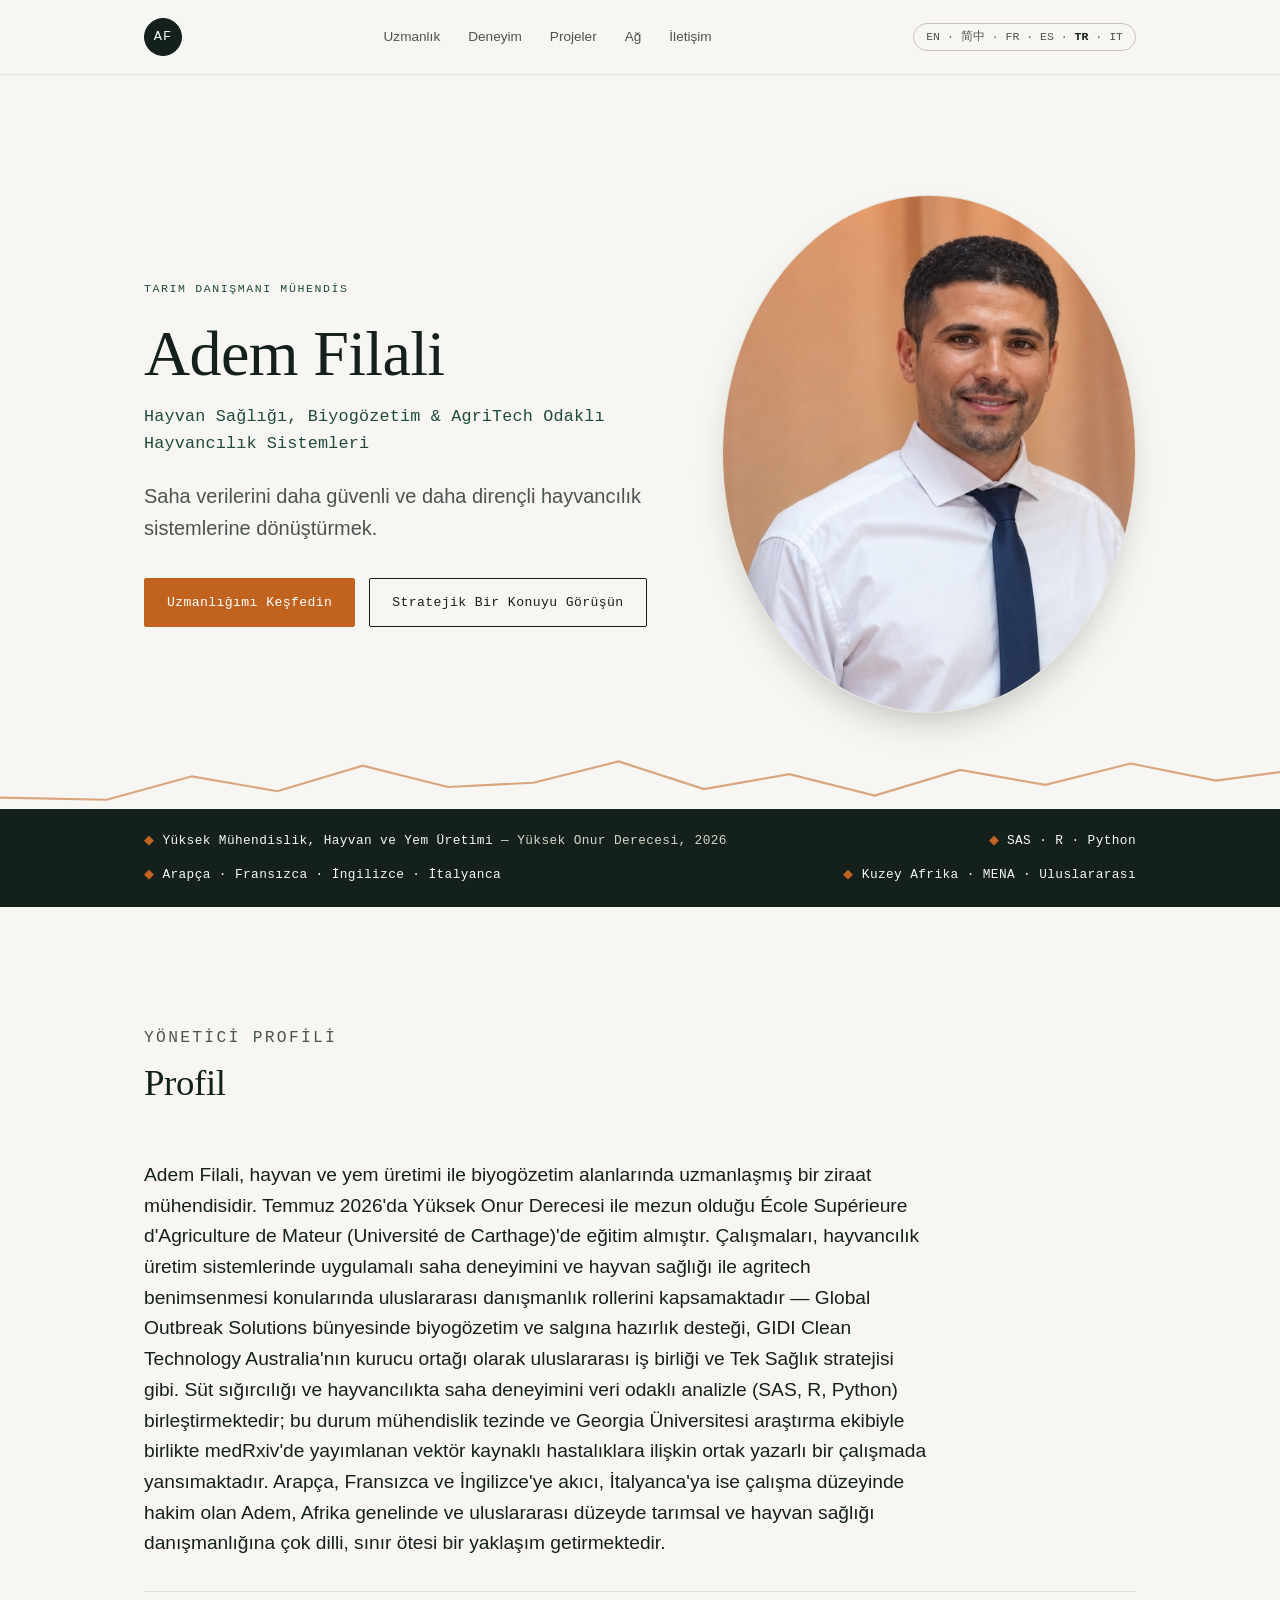
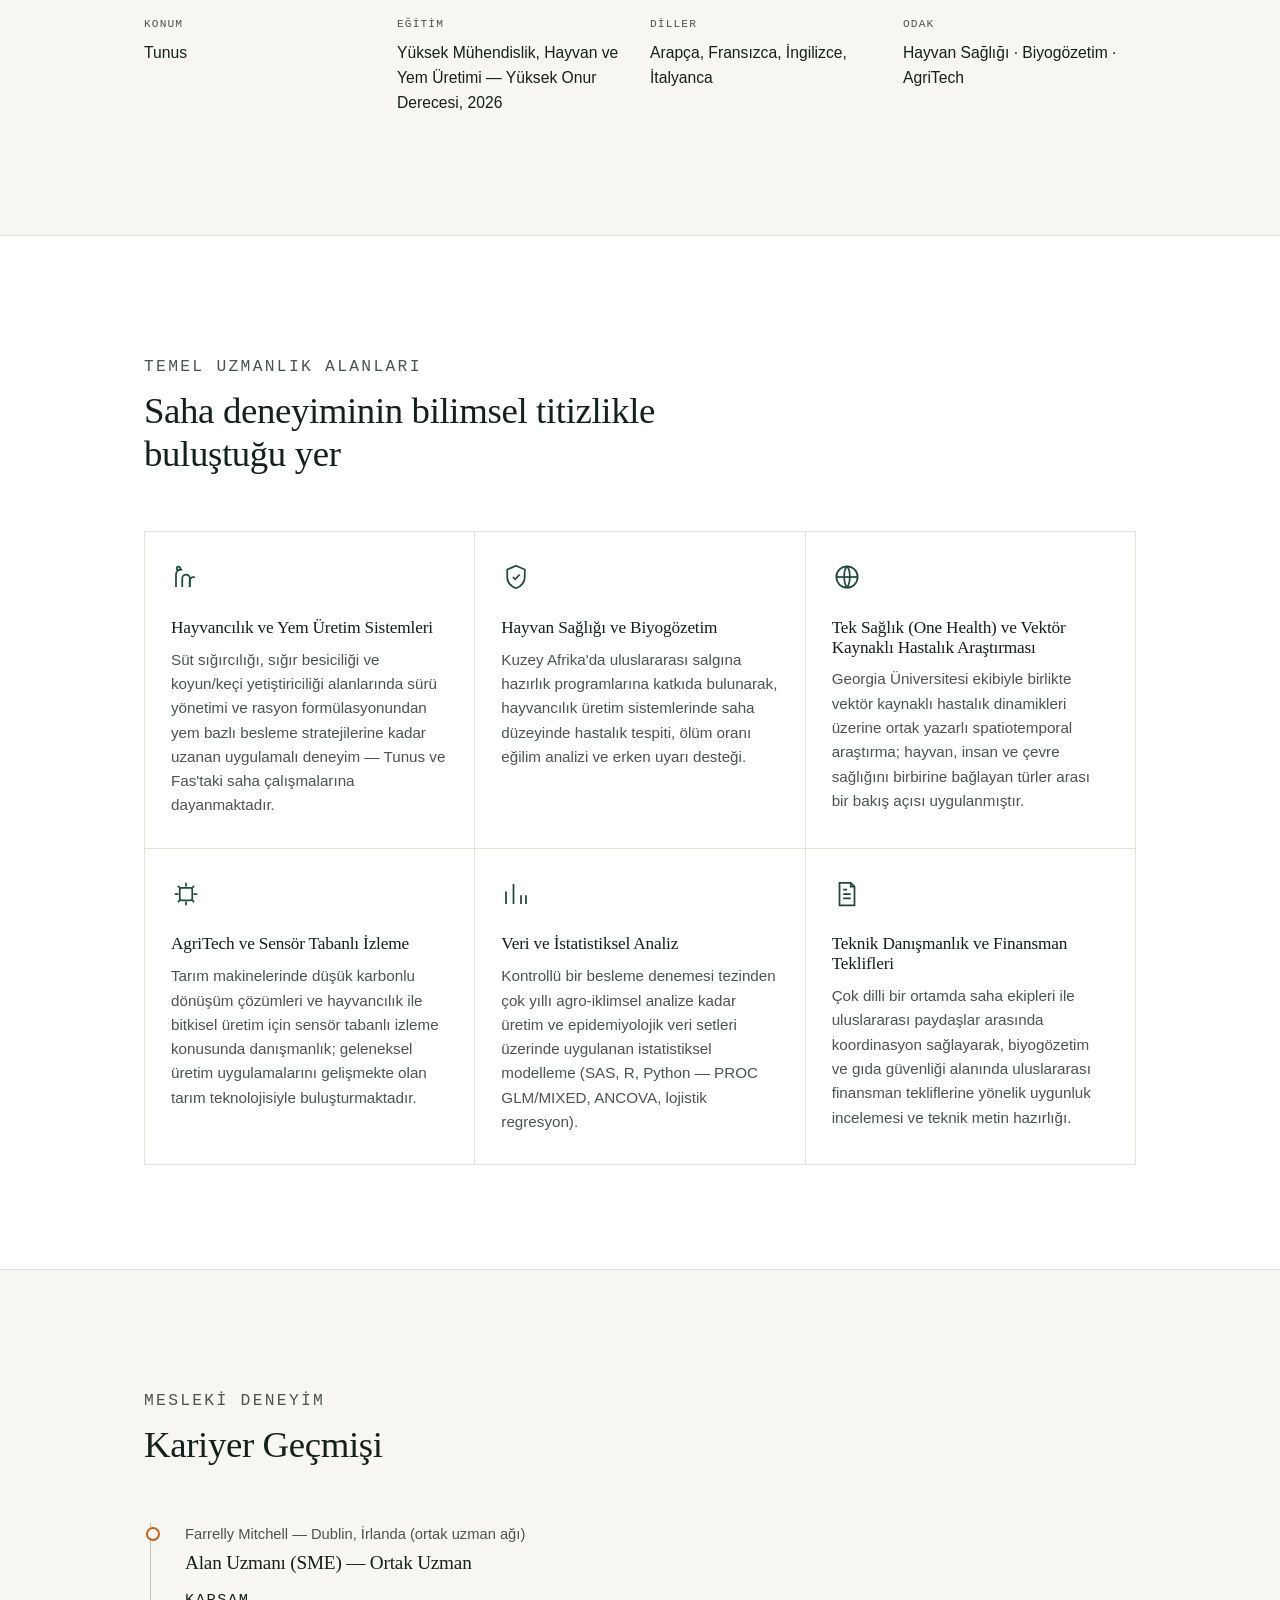
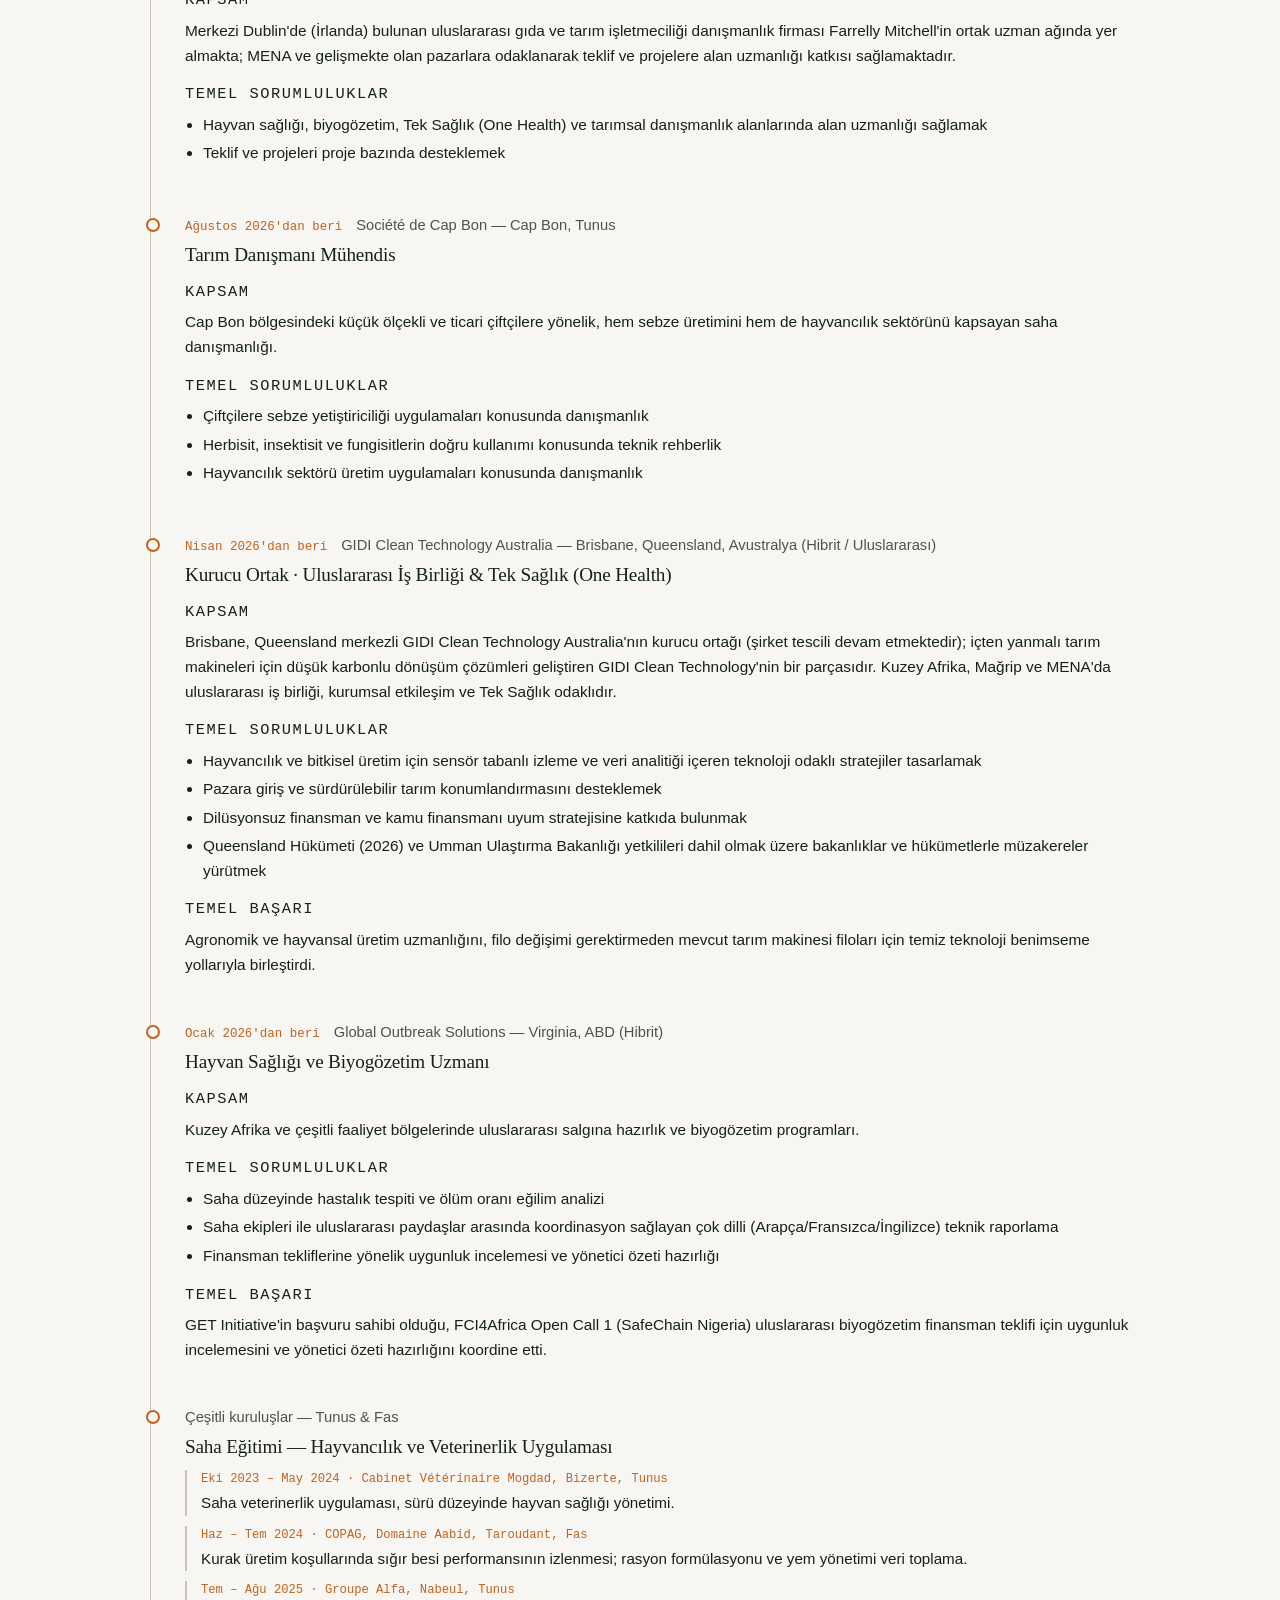
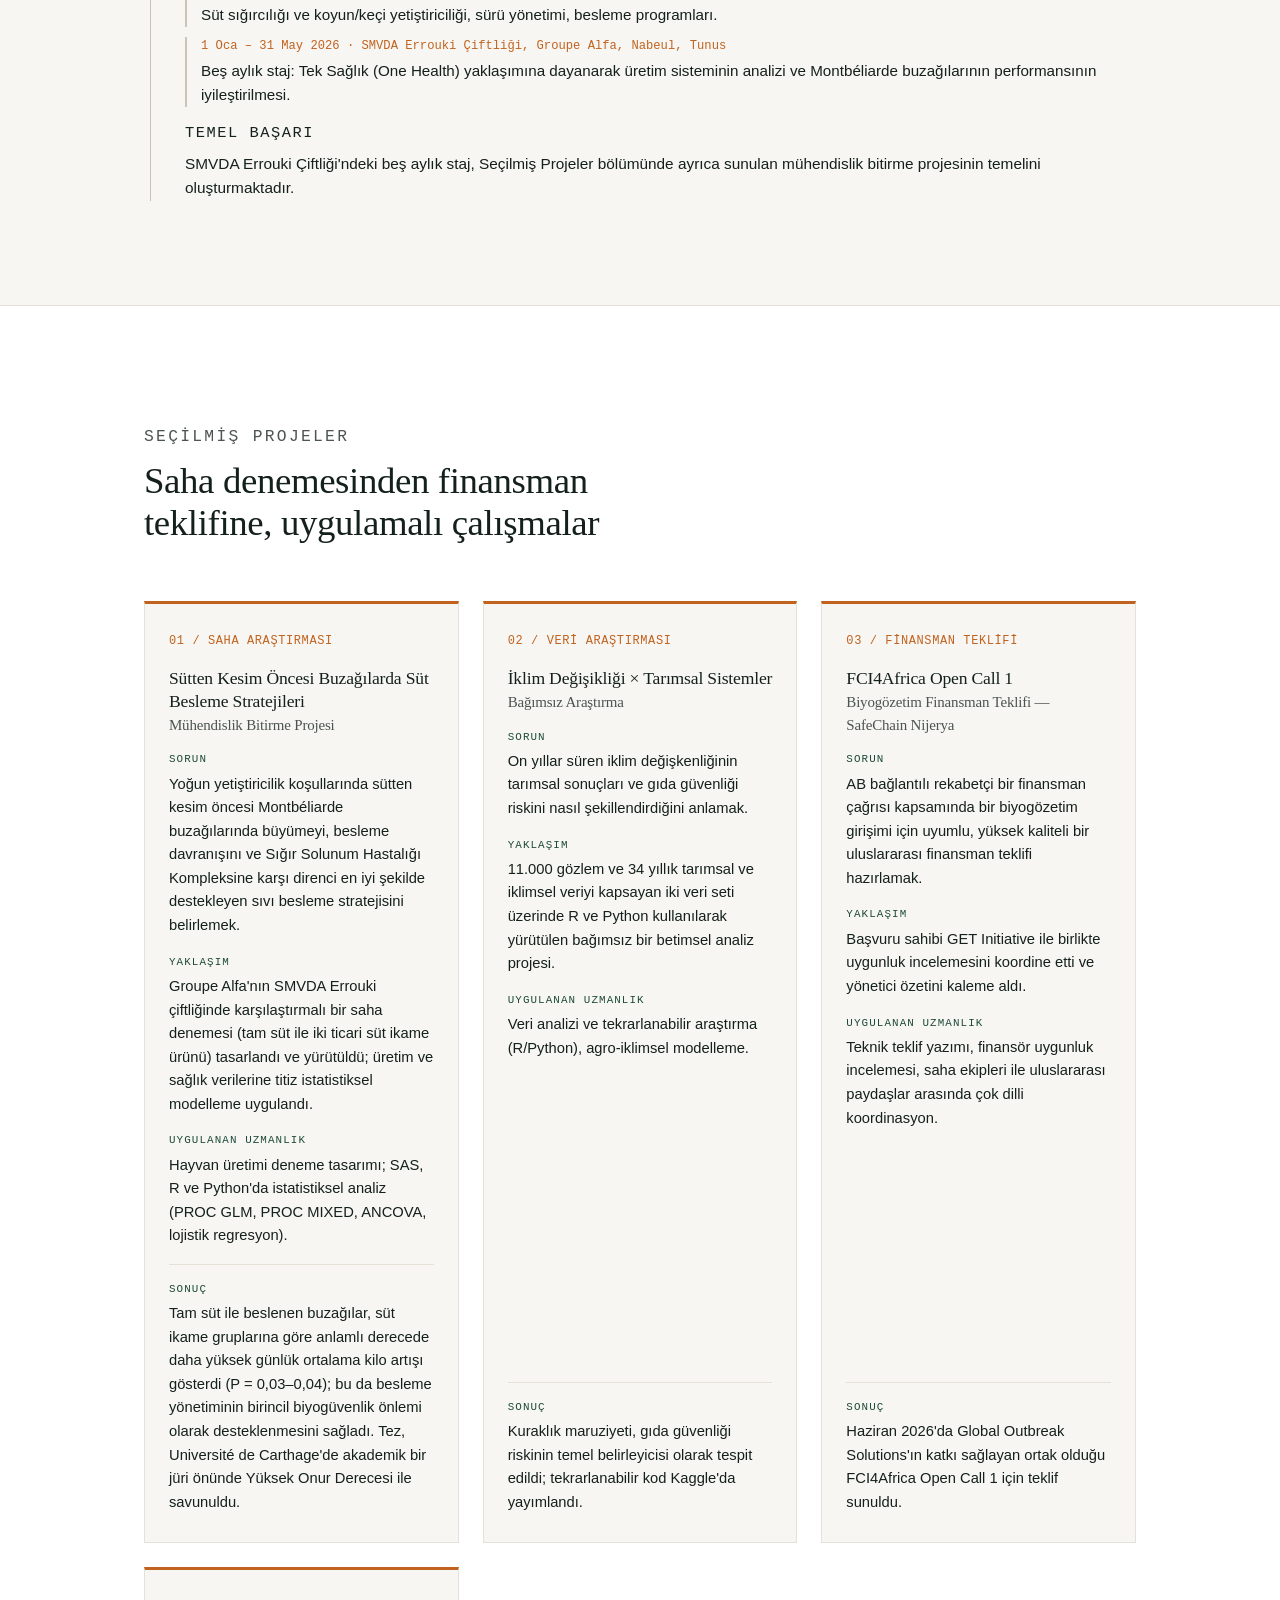
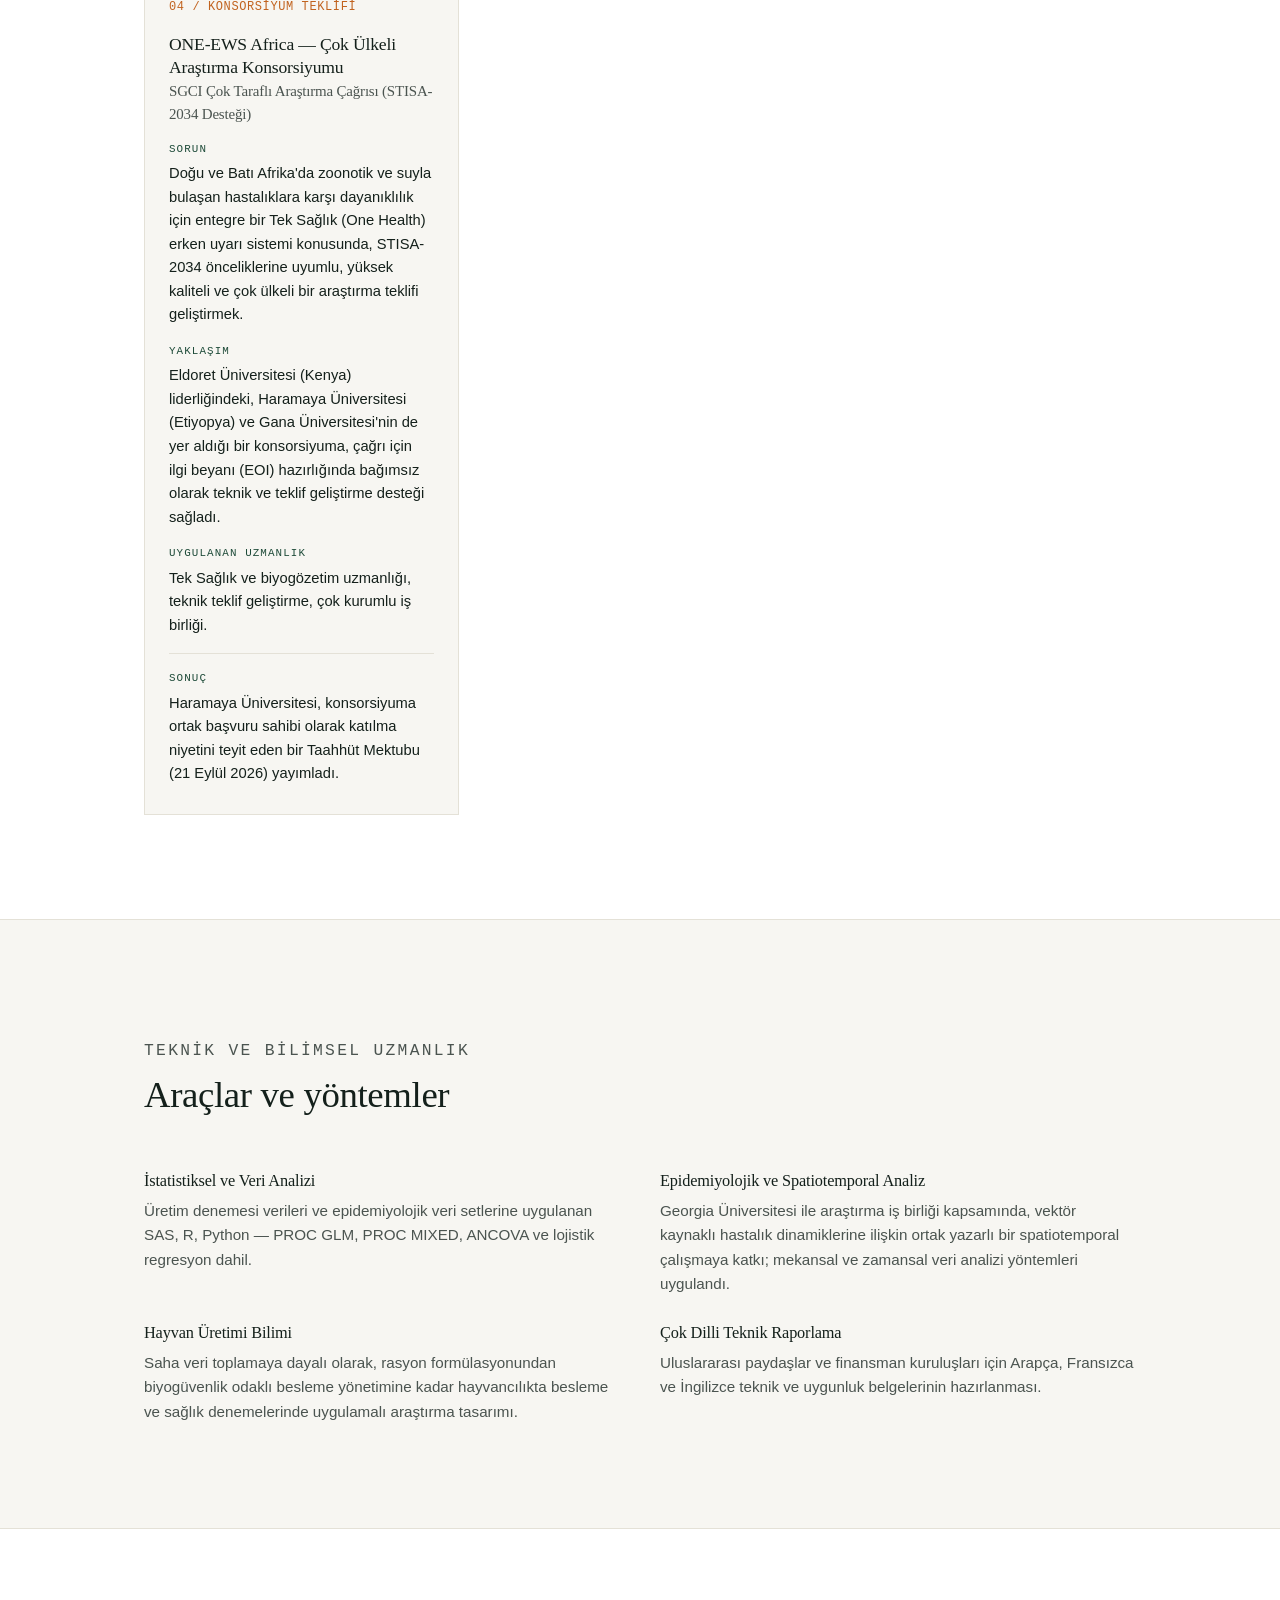
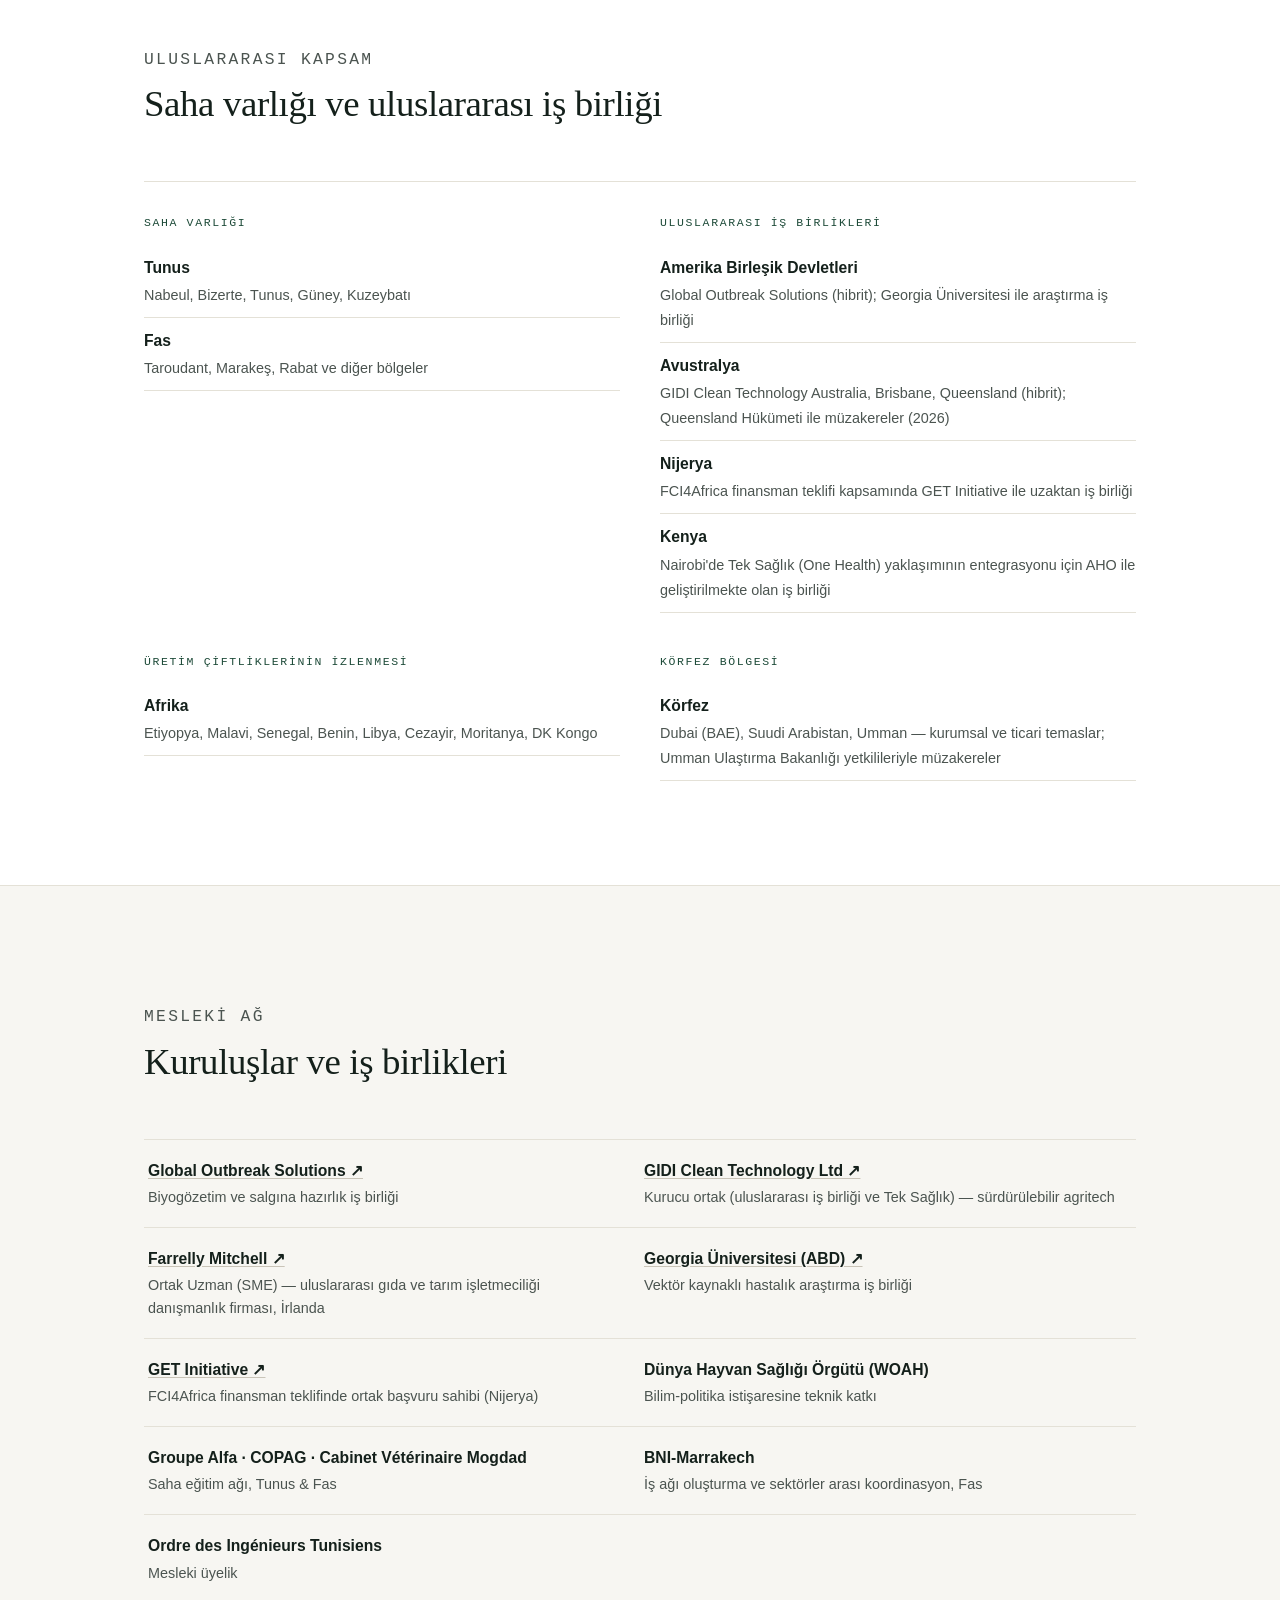
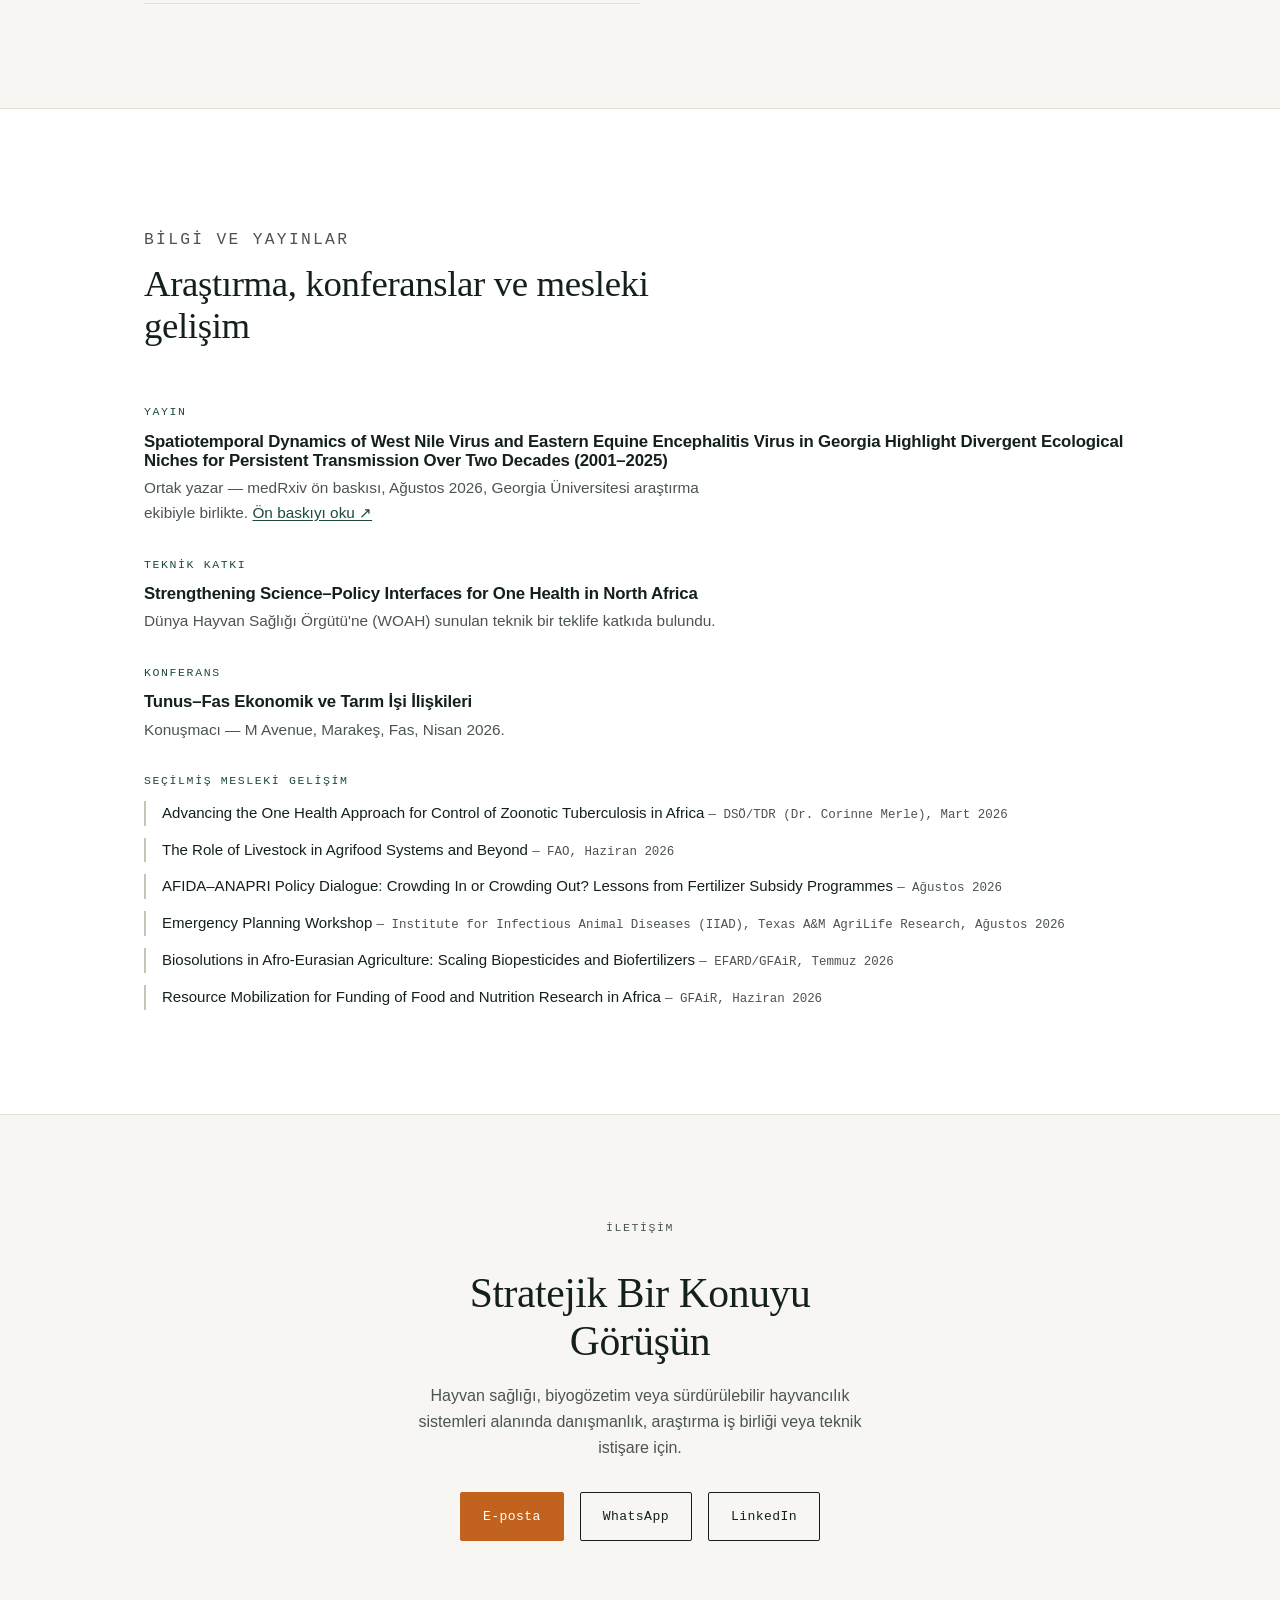
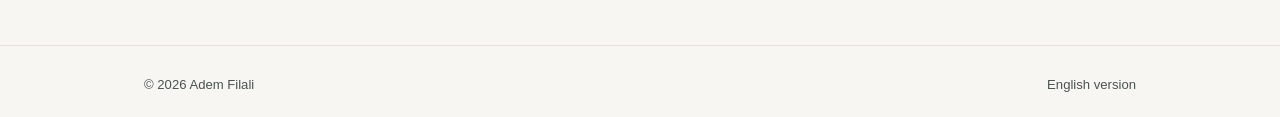
==== commit 3ca548a7: "Add files via upload" ====
--- a/index.html
+++ b/index.html
@@ -1,11 +1,11 @@
 <!DOCTYPE html>
-<html lang="it">
+<html lang="tr">
 <head>
 <meta charset="UTF-8">
 <meta name="viewport" content="width=device-width, initial-scale=1.0">
-<title>Adem Filali — Ingegnere Consulente Agricolo | Salute Animale, Biosorveglianza &amp; AgriTech</title>
-<meta name="description" content="Adem Filali è un ingegnere consulente agricolo specializzato in produzione animale e foraggera, biosorveglianza, e sistemi zootecnici guidati dall'AgriTech, in Africa e a livello internazionale.">
-<link rel="canonical" href="https://ademfilali.github.io/it/">
+<title>Adem Filali — Tarım Danışmanı Mühendis | Hayvan Sağlığı, Biyogözetim &amp; AgriTech</title>
+<meta name="description" content="Adem Filali, hayvan ve yem üretimi, biyogözetim ve Afrika genelinde ve uluslararası düzeyde AgriTech odaklı hayvancılık sistemleri konusunda uzmanlaşmış bir tarım danışmanı mühendistir.">
+<link rel="canonical" href="https://ademfilali.github.io/tr/">
 <link rel="alternate" hreflang="en" href="https://ademfilali.github.io/en/">
 <link rel="alternate" hreflang="zh-Hans" href="https://ademfilali.github.io/zh-hans/">
 <link rel="alternate" hreflang="fr" href="https://ademfilali.github.io/fr/">
@@ -16,17 +16,17 @@
 
 <!-- Open Graph -->
 <meta property="og:type" content="profile">
-<meta property="og:title" content="Adem Filali — Ingegnere Consulente Agricolo">
-<meta property="og:description" content="Salute Animale, Biosorveglianza &amp; Sistemi Zootecnici guidati dall'AgriTech, in Africa e a livello internazionale.">
-<meta property="og:url" content="https://ademfilali.github.io/it/">
+<meta property="og:title" content="Adem Filali — Tarım Danışmanı Mühendis">
+<meta property="og:description" content="Afrika genelinde ve uluslararası düzeyde Hayvan Sağlığı, Biyogözetim &amp; AgriTech Odaklı Hayvancılık Sistemleri.">
+<meta property="og:url" content="https://ademfilali.github.io/tr/">
 <meta property="og:image" content="https://ademfilali.github.io/assets/img/hero.jpg">
-<meta property="og:locale" content="it_IT">
+<meta property="og:locale" content="tr_TR">
 <meta property="og:locale:alternate" content="en_US">
 
 <!-- Twitter -->
 <meta name="twitter:card" content="summary_large_image">
-<meta name="twitter:title" content="Adem Filali — Ingegnere Consulente Agricolo">
-<meta name="twitter:description" content="Salute Animale, Biosorveglianza &amp; Sistemi Zootecnici guidati dall'AgriTech, in Africa e a livello internazionale.">
+<meta name="twitter:title" content="Adem Filali — Tarım Danışmanı Mühendis">
+<meta name="twitter:description" content="Afrika genelinde ve uluslararası düzeyde Hayvan Sağlığı, Biyogözetim &amp; AgriTech Odaklı Hayvancılık Sistemleri.">
 <meta name="twitter:image" content="https://ademfilali.github.io/assets/img/hero.jpg">
 
 <link rel="preconnect" href="https://fonts.googleapis.com">
@@ -40,8 +40,8 @@
   "@context": "https://schema.org",
   "@type": "Person",
   "name": "Adem Filali",
-  "jobTitle": "Ingegnere Consulente Agricolo — Salute Animale, Biosorveglianza & Sistemi Zootecnici guidati dall'AgriTech",
-  "url": "https://ademfilali.github.io/it/",
+  "jobTitle": "Tarım Danışmanı Mühendis — Hayvan Sağlığı, Biyogözetim & AgriTech Odaklı Hayvancılık Sistemleri",
+  "url": "https://ademfilali.github.io/tr/",
   "image": "https://ademfilali.github.io/assets/img/hero.jpg",
   "email": "mailto:adem.filali.20000@gmail.com",
   "nationality": "Tunisian",
@@ -61,16 +61,16 @@
 
 <nav class="nav">
   <div class="nav__inner">
-    <a href="#top" class="nav__mark" aria-label="Adem Filali — home">AF</a>
+    <a href="#top" class="nav__mark" aria-label="Adem Filali — ana sayfa">AF</a>
     <div class="nav__links">
-      <a href="#expertise">Competenze</a>
-      <a href="#experience">Esperienza</a>
-      <a href="#projects">Progetti</a>
-      <a href="#network">Rete</a>
-      <a href="#contact">Contatti</a>
-    </div>
-    <div class="nav__lang" aria-label="Lingua">
-      <a href="../en/">EN</a> · <a href="../zh-hans/">简中</a> · <a href="../fr/">FR</a> · <a href="../es/">ES</a> · <a href="../tr/">TR</a> · <span aria-current="page">IT</span>
+      <a href="#expertise">Uzmanlık</a>
+      <a href="#experience">Deneyim</a>
+      <a href="#projects">Projeler</a>
+      <a href="#network">Ağ</a>
+      <a href="#contact">İletişim</a>
+    </div>
+    <div class="nav__lang" aria-label="Dil">
+      <a href="../en/">EN</a> · <a href="../zh-hans/">简中</a> · <a href="../fr/">FR</a> · <a href="../es/">ES</a> · <span aria-current="page">TR</span> · <a href="../it/">IT</a>
     </div>
   </div>
 </nav>
@@ -81,17 +81,17 @@
   <header class="hero">
     <div class="container hero__inner">
       <div class="hero__copy">
-        <p class="eyebrow hero__eyebrow">Ingegnere Consulente Agricolo</p>
+        <p class="eyebrow hero__eyebrow">Tarım Danışmanı Mühendis</p>
         <h1>Adem Filali</h1>
-        <p class="hero__role">Salute Animale, Biosorveglianza &amp; Sistemi Zootecnici guidati dall'AgriTech</p>
-        <p class="hero__tagline">Trasformare i dati sul campo in sistemi zootecnici più sicuri e resilienti.</p>
+        <p class="hero__role">Hayvan Sağlığı, Biyogözetim &amp; AgriTech Odaklı Hayvancılık Sistemleri</p>
+        <p class="hero__tagline">Saha verilerini daha güvenli ve daha dirençli hayvancılık sistemlerine dönüştürmek.</p>
         <div class="hero__cta">
-          <a href="#expertise" class="btn btn--primary">Scopri le mie competenze</a>
-          <a href="#contact" class="btn btn--ghost">Parliamo di una sfida strategica</a>
+          <a href="#expertise" class="btn btn--primary">Uzmanlığımı Keşfedin</a>
+          <a href="#contact" class="btn btn--ghost">Stratejik Bir Konuyu Görüşün</a>
         </div>
       </div>
       <div class="hero__portrait">
-        <img src="../assets/img/hero.jpg" alt="Ritratto di Adem Filali" width="1009" height="1339">
+        <img src="../assets/img/hero.jpg" alt="Adem Filali'nin portresi" width="1009" height="1339">
       </div>
     </div>
 
@@ -104,10 +104,10 @@
   <!-- ================= CREDENTIALS STRIP ================= -->
   <div class="credentials">
     <div class="container credentials__inner">
-      <span class="credentials__item"><span class="dot">◆</span><b>Laurea Magistrale in Ingegneria, Produzione Animale e Foraggera</b> — Lode Accademica, 2026</span>
+      <span class="credentials__item"><span class="dot">◆</span><b>Yüksek Mühendislik, Hayvan ve Yem Üretimi</b> — Yüksek Onur Derecesi, 2026</span>
       <span class="credentials__item"><span class="dot">◆</span><b>SAS · R · Python</b></span>
-      <span class="credentials__item"><span class="dot">◆</span><b>Arabo · Francese · Inglese · Italiano</b></span>
-      <span class="credentials__item"><span class="dot">◆</span><b>Nord Africa · MENA · Internazionale</b></span>
+      <span class="credentials__item"><span class="dot">◆</span><b>Arapça · Fransızca · İngilizce · İtalyanca</b></span>
+      <span class="credentials__item"><span class="dot">◆</span><b>Kuzey Afrika · MENA · Uluslararası</b></span>
     </div>
   </div>
 
@@ -115,38 +115,38 @@
   <section id="profile">
     <div class="container">
       <div class="section-head reveal">
-        <p class="eyebrow">Profilo Esecutivo</p>
-        <h2>Profilo</h2>
+        <p class="eyebrow">Yönetici Profili</p>
+        <h2>Profil</h2>
       </div>
       <p class="profile__text reveal">
-        Adem Filali è un ingegnere agronomo specializzato in produzione animale e foraggera e in
-        biosorveglianza, formatosi presso l'École Supérieure d'Agriculture de Mateur (Université de Carthage),
-        dove si è laureato con lode nel luglio 2026. Il suo percorso combina esperienza pratica sul campo nei
-        sistemi di produzione zootecnica con ruoli di consulenza internazionale in salute animale e adozione
-        dell'agritech — tra cui il supporto alla biosorveglianza e alla preparazione alle epidemie presso Global
-        Outbreak Solutions, e la strategia di cooperazione internazionale e One Health come co-fondatore di GIDI Clean Technology Australia. Unisce
-        l'esperienza sul campo nell'allevamento da latte a un'analisi dei dati rigorosa (SAS, R, Python),
-        riflessa nella sua tesi di laurea e in uno studio in co-autorship sulle malattie trasmesse da vettori
-        pubblicato su medRxiv con un team di ricerca dell'Università della Georgia. Con piena padronanza di
-        arabo, francese e inglese, e un livello di lavoro in italiano, porta un approccio multilingue e
-        transfrontaliero alla consulenza agricola e sanitaria animale in Africa e a livello internazionale.
+        Adem Filali, hayvan ve yem üretimi ile biyogözetim alanlarında uzmanlaşmış bir ziraat mühendisidir.
+        Temmuz 2026'da Yüksek Onur Derecesi ile mezun olduğu École Supérieure d'Agriculture de Mateur
+        (Université de Carthage)'de eğitim almıştır. Çalışmaları, hayvancılık üretim sistemlerinde uygulamalı
+        saha deneyimini ve hayvan sağlığı ile agritech benimsenmesi konularında uluslararası danışmanlık
+        rollerini kapsamaktadır — Global Outbreak Solutions bünyesinde biyogözetim ve salgına hazırlık desteği,
+        GIDI Clean Technology Australia'nın kurucu ortağı olarak uluslararası iş birliği ve Tek Sağlık stratejisi gibi. Süt sığırcılığı ve
+        hayvancılıkta saha deneyimini veri odaklı analizle (SAS, R, Python) birleştirmektedir; bu durum
+        mühendislik tezinde ve Georgia Üniversitesi araştırma ekibiyle birlikte medRxiv'de yayımlanan
+        vektör kaynaklı hastalıklara ilişkin ortak yazarlı bir çalışmada yansımaktadır. Arapça, Fransızca ve
+        İngilizce'ye akıcı, İtalyanca'ya ise çalışma düzeyinde hakim olan Adem, Afrika genelinde ve uluslararası
+        düzeyde tarımsal ve hayvan sağlığı danışmanlığına çok dilli, sınır ötesi bir yaklaşım getirmektedir.
       </p>
       <dl class="profile__facts reveal">
         <div class="fact">
-          <dt>Sede</dt>
-          <dd>Tunisia</dd>
+          <dt>Konum</dt>
+          <dd>Tunus</dd>
         </div>
         <div class="fact">
-          <dt>Formazione</dt>
-          <dd>Laurea Magistrale in Ingegneria, Produzione Animale e Foraggera — Lode Accademica, 2026</dd>
+          <dt>Eğitim</dt>
+          <dd>Yüksek Mühendislik, Hayvan ve Yem Üretimi — Yüksek Onur Derecesi, 2026</dd>
         </div>
         <div class="fact">
-          <dt>Lingue</dt>
-          <dd>Arabo, francese, inglese, italiano</dd>
+          <dt>Diller</dt>
+          <dd>Arapça, Fransızca, İngilizce, İtalyanca</dd>
         </div>
         <div class="fact">
-          <dt>Focus</dt>
-          <dd>Salute Animale · Biosorveglianza · AgriTech</dd>
+          <dt>Odak</dt>
+          <dd>Hayvan Sağlığı · Biyogözetim · AgriTech</dd>
         </div>
       </dl>
     </div>
@@ -156,8 +156,8 @@
   <section id="expertise" class="section--raised">
     <div class="container">
       <div class="section-head reveal">
-        <p class="eyebrow">Aree di Competenza</p>
-        <h2>Dove l'esperienza sul campo incontra il rigore scientifico</h2>
+        <p class="eyebrow">Temel Uzmanlık Alanları</p>
+        <h2>Saha deneyiminin bilimsel titizlikle buluştuğu yer</h2>
       </div>
     </div>
     <div class="container">
@@ -165,38 +165,38 @@
 
         <div class="card">
           <svg class="card__icon" viewBox="0 0 24 24" fill="none" stroke="currentColor" stroke-width="1.4"><path d="M4 20V10a4 4 0 0 1 4-4h1"/><path d="M9 20V13a3 3 0 0 1 3-3h0a3 3 0 0 1 3 3v7"/><path d="M15 20v-5a3 3 0 0 1 3-3h1"/><circle cx="6" cy="5" r="1.4"/></svg>
-          <h3>Sistemi Zootecnici e di Produzione Foraggera</h3>
-          <p>Esperienza pratica in bovini da latte, ingrasso bovino e allevamento ovino/caprino, dalla gestione della mandria e formulazione delle razioni alle strategie di alimentazione foraggera — radicata nel lavoro sul campo in Tunisia e Marocco.</p>
+          <h3>Hayvancılık ve Yem Üretim Sistemleri</h3>
+          <p>Süt sığırcılığı, sığır besiciliği ve koyun/keçi yetiştiriciliği alanlarında sürü yönetimi ve rasyon formülasyonundan yem bazlı besleme stratejilerine kadar uzanan uygulamalı deneyim — Tunus ve Fas'taki saha çalışmalarına dayanmaktadır.</p>
         </div>
 
         <div class="card">
           <svg class="card__icon" viewBox="0 0 24 24" fill="none" stroke="currentColor" stroke-width="1.4"><path d="M12 3l7 3v6c0 4.5-3 7.5-7 9-4-1.5-7-4.5-7-9V6z"/><path d="M9.5 12l1.8 1.8L15 10"/></svg>
-          <h3>Salute Animale e Biosorveglianza</h3>
-          <p>Rilevamento delle malattie sul campo, analisi delle tendenze di mortalità e supporto all'allerta precoce nei sistemi di produzione zootecnica, contribuendo a programmi internazionali di preparazione alle epidemie nel Nord Africa.</p>
+          <h3>Hayvan Sağlığı ve Biyogözetim</h3>
+          <p>Kuzey Afrika'da uluslararası salgına hazırlık programlarına katkıda bulunarak, hayvancılık üretim sistemlerinde saha düzeyinde hastalık tespiti, ölüm oranı eğilim analizi ve erken uyarı desteği.</p>
         </div>
 
         <div class="card">
           <svg class="card__icon" viewBox="0 0 24 24" fill="none" stroke="currentColor" stroke-width="1.4"><circle cx="12" cy="12" r="8.5"/><path d="M12 3.5c-3 3-3 13 0 17"/><path d="M12 3.5c3 3 3 13 0 17"/><path d="M3.5 12h17"/></svg>
-          <h3>One Health e Ricerca sulle Malattie Vettoriali</h3>
-          <p>Co-autore di ricerca spaziotemporale sulla dinamica delle malattie trasmesse da vettori con un team dell'Università della Georgia, applicando una prospettiva trans-specie che collega salute animale, umana e ambientale.</p>
+          <h3>Tek Sağlık (One Health) ve Vektör Kaynaklı Hastalık Araştırması</h3>
+          <p>Georgia Üniversitesi ekibiyle birlikte vektör kaynaklı hastalık dinamikleri üzerine ortak yazarlı spatiotemporal araştırma; hayvan, insan ve çevre sağlığını birbirine bağlayan türler arası bir bakış açısı uygulanmıştır.</p>
         </div>
 
         <div class="card">
           <svg class="card__icon" viewBox="0 0 24 24" fill="none" stroke="currentColor" stroke-width="1.4"><rect x="7" y="7" width="10" height="10" rx="1.5"/><path d="M12 3v3M12 18v3M3 12h3M18 12h3M5.5 5.5l2 2M18.5 5.5l-2 2M5.5 18.5l2-2M18.5 18.5l-2-2"/></svg>
-          <h3>AgriTech e Monitoraggio tramite Sensori</h3>
-          <p>Consulenza sul retrofit a basse emissioni di carbonio dei macchinari agricoli e sul monitoraggio tramite sensori per zootecnia e colture, collegando le pratiche di produzione tradizionali alle tecnologie agricole emergenti.</p>
+          <h3>AgriTech ve Sensör Tabanlı İzleme</h3>
+          <p>Tarım makinelerinde düşük karbonlu dönüşüm çözümleri ve hayvancılık ile bitkisel üretim için sensör tabanlı izleme konusunda danışmanlık; geleneksel üretim uygulamalarını gelişmekte olan tarım teknolojisiyle buluşturmaktadır.</p>
         </div>
 
         <div class="card">
           <svg class="card__icon" viewBox="0 0 24 24" fill="none" stroke="currentColor" stroke-width="1.4"><path d="M4 20V10M10 20V4M16 20v-7M20 20V13"/></svg>
-          <h3>Analisi Dati e Statistica</h3>
-          <p>Modellazione statistica applicata (SAS, R, Python — PROC GLM/MIXED, ANCOVA, regressione logistica) su dati di produzione ed epidemiologici, da una tesi con prova di alimentazione controllata a un'analisi agro-climatica pluriennale.</p>
+          <h3>Veri ve İstatistiksel Analiz</h3>
+          <p>Kontrollü bir besleme denemesi tezinden çok yıllı agro-iklimsel analize kadar üretim ve epidemiyolojik veri setleri üzerinde uygulanan istatistiksel modelleme (SAS, R, Python — PROC GLM/MIXED, ANCOVA, lojistik regresyon).</p>
         </div>
 
         <div class="card">
           <svg class="card__icon" viewBox="0 0 24 24" fill="none" stroke="currentColor" stroke-width="1.4"><path d="M6 3h9l3 3v15H6z"/><path d="M15 3v3h3"/><path d="M9 12h6M9 15.5h6M9 8.5h3"/></svg>
-          <h3>Consulenza Tecnica e Proposte di Finanziamento</h3>
-          <p>Revisione di conformità e redazione tecnica per proposte di finanziamento internazionali in biosorveglianza e sicurezza alimentare, coordinando team sul campo e stakeholder internazionali in un contesto multilingue.</p>
+          <h3>Teknik Danışmanlık ve Finansman Teklifleri</h3>
+          <p>Çok dilli bir ortamda saha ekipleri ile uluslararası paydaşlar arasında koordinasyon sağlayarak, biyogözetim ve gıda güvenliği alanında uluslararası finansman tekliflerine yönelik uygunluk incelemesi ve teknik metin hazırlığı.</p>
         </div>
 
       </div>
@@ -207,125 +207,125 @@
   <section id="experience">
     <div class="container">
       <div class="section-head reveal">
-        <p class="eyebrow">Esperienza Professionale</p>
-        <h2>Percorso</h2>
+        <p class="eyebrow">Mesleki Deneyim</p>
+        <h2>Kariyer Geçmişi</h2>
       </div>
 
       <div class="timeline reveal">
 
         <div class="timeline__item">
           <div class="timeline__meta">
-            <span class="timeline__org">Farrelly Mitchell — Dublino, Irlanda (rete di associati)</span>
-          </div>
-          <h3>Esperto di Settore (SME) — Esperto Associato</h3>
-          <div class="timeline__block">
-            <p class="timeline__block-label">Ambito</p>
-            <p>Esperto associato della rete di Farrelly Mitchell, società internazionale di consulenza nel settore agroalimentare e dell'agribusiness con sede a Dublino (Irlanda), che contribuisce con competenze specialistiche a proposte e progetti, con un focus su MENA e mercati emergenti.</p>
-          </div>
-          <div class="timeline__block">
-            <p class="timeline__block-label">Responsabilità principali</p>
+            <span class="timeline__org">Farrelly Mitchell — Dublin, İrlanda (ortak uzman ağı)</span>
+          </div>
+          <h3>Alan Uzmanı (SME) — Ortak Uzman</h3>
+          <div class="timeline__block">
+            <p class="timeline__block-label">Kapsam</p>
+            <p>Merkezi Dublin'de (İrlanda) bulunan uluslararası gıda ve tarım işletmeciliği danışmanlık firması Farrelly Mitchell'in ortak uzman ağında yer almakta; MENA ve gelişmekte olan pazarlara odaklanarak teklif ve projelere alan uzmanlığı katkısı sağlamaktadır.</p>
+          </div>
+          <div class="timeline__block">
+            <p class="timeline__block-label">Temel sorumluluklar</p>
             <ul>
-              <li>Competenze specialistiche in salute animale, biosorveglianza, One Health e consulenza agricola</li>
-              <li>Supporto a proposte e progetti, caso per caso</li>
+              <li>Hayvan sağlığı, biyogözetim, Tek Sağlık (One Health) ve tarımsal danışmanlık alanlarında alan uzmanlığı sağlamak</li>
+              <li>Teklif ve projeleri proje bazında desteklemek</li>
             </ul>
           </div>
         </div>
 
         <div class="timeline__item">
           <div class="timeline__meta">
-            <span class="timeline__dates">Da agosto 2026</span>
-            <span class="timeline__org">Société de Cap Bon — Cap Bon, Tunisia</span>
-          </div>
-          <h3>Ingegnere Consulente Agricolo</h3>
-          <div class="timeline__block">
-            <p class="timeline__block-label">Ambito</p>
-            <p>Consulenza sul campo a piccoli produttori e aziende commerciali nella regione di Cap Bon, riguardante sia la produzione orticola sia il settore zootecnico.</p>
-          </div>
-          <div class="timeline__block">
-            <p class="timeline__block-label">Responsabilità principali</p>
+            <span class="timeline__dates">Ağustos 2026'dan beri</span>
+            <span class="timeline__org">Société de Cap Bon — Cap Bon, Tunus</span>
+          </div>
+          <h3>Tarım Danışmanı Mühendis</h3>
+          <div class="timeline__block">
+            <p class="timeline__block-label">Kapsam</p>
+            <p>Cap Bon bölgesindeki küçük ölçekli ve ticari çiftçilere yönelik, hem sebze üretimini hem de hayvancılık sektörünü kapsayan saha danışmanlığı.</p>
+          </div>
+          <div class="timeline__block">
+            <p class="timeline__block-label">Temel sorumluluklar</p>
             <ul>
-              <li>Consulenza agli agricoltori sulle pratiche di coltivazione orticola</li>
-              <li>Guida tecnica sul corretto utilizzo di erbicidi, insetticidi e fungicidi</li>
-              <li>Consulenza sulle pratiche di produzione del settore zootecnico</li>
+              <li>Çiftçilere sebze yetiştiriciliği uygulamaları konusunda danışmanlık</li>
+              <li>Herbisit, insektisit ve fungisitlerin doğru kullanımı konusunda teknik rehberlik</li>
+              <li>Hayvancılık sektörü üretim uygulamaları konusunda danışmanlık</li>
             </ul>
           </div>
         </div>
 
         <div class="timeline__item">
           <div class="timeline__meta">
-            <span class="timeline__dates">Da aprile 2026</span>
-            <span class="timeline__org">GIDI Clean Technology Australia — Brisbane, Queensland, Australia (Ibrido / Internazionale)</span>
-          </div>
-          <h3>Co-fondatore · Cooperazione Internazionale e One Health</h3>
-          <div class="timeline__block">
-            <p class="timeline__block-label">Ambito</p>
-            <p>Co-fondatore di GIDI Clean Technology Australia, con sede a Brisbane, Queensland (registrazione della società in corso), parte di GIDI Clean Technology, sviluppatore di soluzioni di retrofit a basse emissioni per macchinari agricoli a combustione. Focus su cooperazione internazionale, impegno istituzionale e One Health in Nord Africa, Maghreb e MENA.</p>
-          </div>
-          <div class="timeline__block">
-            <p class="timeline__block-label">Responsabilità principali</p>
+            <span class="timeline__dates">Nisan 2026'dan beri</span>
+            <span class="timeline__org">GIDI Clean Technology Australia — Brisbane, Queensland, Avustralya (Hibrit / Uluslararası)</span>
+          </div>
+          <h3>Kurucu Ortak · Uluslararası İş Birliği &amp; Tek Sağlık (One Health)</h3>
+          <div class="timeline__block">
+            <p class="timeline__block-label">Kapsam</p>
+            <p>Brisbane, Queensland merkezli GIDI Clean Technology Australia'nın kurucu ortağı (şirket tescili devam etmektedir); içten yanmalı tarım makineleri için düşük karbonlu dönüşüm çözümleri geliştiren GIDI Clean Technology'nin bir parçasıdır. Kuzey Afrika, Mağrip ve MENA'da uluslararası iş birliği, kurumsal etkileşim ve Tek Sağlık odaklıdır.</p>
+          </div>
+          <div class="timeline__block">
+            <p class="timeline__block-label">Temel sorumluluklar</p>
             <ul>
-              <li>Progettazione di strategie tecnologiche che integrano monitoraggio tramite sensori e analisi dei dati per zootecnia e colture</li>
-              <li>Supporto al posizionamento di mercato e alla strategia di agricoltura sostenibile</li>
-              <li>Contributo alla strategia di finanziamento pubblico non diluitivo</li>
-              <li>Negoziati con ministeri e governi, tra cui il Governo del Queensland (2026) e funzionari del Ministero dei Trasporti dell'Oman</li>
+              <li>Hayvancılık ve bitkisel üretim için sensör tabanlı izleme ve veri analitiği içeren teknoloji odaklı stratejiler tasarlamak</li>
+              <li>Pazara giriş ve sürdürülebilir tarım konumlandırmasını desteklemek</li>
+              <li>Dilüsyonsuz finansman ve kamu finansmanı uyum stratejisine katkıda bulunmak</li>
+              <li>Queensland Hükümeti (2026) ve Umman Ulaştırma Bakanlığı yetkilileri dahil olmak üzere bakanlıklar ve hükümetlerle müzakereler yürütmek</li>
             </ul>
           </div>
           <div class="timeline__block">
-            <p class="timeline__block-label">Risultato chiave</p>
-            <p>Ha collegato l'esperienza agronomica e zootecnica a percorsi di adozione di tecnologie pulite per le flotte di macchinari agricoli esistenti, senza richiederne la sostituzione.</p>
+            <p class="timeline__block-label">Temel başarı</p>
+            <p>Agronomik ve hayvansal üretim uzmanlığını, filo değişimi gerektirmeden mevcut tarım makinesi filoları için temiz teknoloji benimseme yollarıyla birleştirdi.</p>
           </div>
         </div>
 
         <div class="timeline__item">
           <div class="timeline__meta">
-            <span class="timeline__dates">Da gennaio 2026</span>
-            <span class="timeline__org">Global Outbreak Solutions — Virginia, USA (Ibrido)</span>
-          </div>
-          <h3>Specialista in Salute Animale e Biosorveglianza</h3>
-          <div class="timeline__block">
-            <p class="timeline__block-label">Ambito</p>
-            <p>Programmi internazionali di preparazione alle epidemie e biosorveglianza nel Nord Africa e in diverse regioni di intervento.</p>
-          </div>
-          <div class="timeline__block">
-            <p class="timeline__block-label">Responsabilità principali</p>
+            <span class="timeline__dates">Ocak 2026'dan beri</span>
+            <span class="timeline__org">Global Outbreak Solutions — Virginia, ABD (Hibrit)</span>
+          </div>
+          <h3>Hayvan Sağlığı ve Biyogözetim Uzmanı</h3>
+          <div class="timeline__block">
+            <p class="timeline__block-label">Kapsam</p>
+            <p>Kuzey Afrika ve çeşitli faaliyet bölgelerinde uluslararası salgına hazırlık ve biyogözetim programları.</p>
+          </div>
+          <div class="timeline__block">
+            <p class="timeline__block-label">Temel sorumluluklar</p>
             <ul>
-              <li>Rilevamento delle malattie sul campo e analisi delle tendenze di mortalità</li>
-              <li>Rapporti tecnici multilingue (arabo/francese/inglese) che coordinano team sul campo e stakeholder internazionali</li>
-              <li>Revisione di conformità e redazione di sintesi esecutive per proposte di finanziamento</li>
+              <li>Saha düzeyinde hastalık tespiti ve ölüm oranı eğilim analizi</li>
+              <li>Saha ekipleri ile uluslararası paydaşlar arasında koordinasyon sağlayan çok dilli (Arapça/Fransızca/İngilizce) teknik raporlama</li>
+              <li>Finansman tekliflerine yönelik uygunluk incelemesi ve yönetici özeti hazırlığı</li>
             </ul>
           </div>
           <div class="timeline__block">
-            <p class="timeline__block-label">Risultato chiave</p>
-            <p>Ha coordinato la revisione di conformità e redatto la sintesi esecutiva per la proposta internazionale di finanziamento in biosorveglianza FCI4Africa Open Call 1 (SafeChain Nigeria), presentata con GET Initiative come capofila.</p>
+            <p class="timeline__block-label">Temel başarı</p>
+            <p>GET Initiative'in başvuru sahibi olduğu, FCI4Africa Open Call 1 (SafeChain Nigeria) uluslararası biyogözetim finansman teklifi için uygunluk incelemesini ve yönetici özeti hazırlığını koordine etti.</p>
           </div>
         </div>
 
         <div class="timeline__item">
           <div class="timeline__meta">
-            <span class="timeline__org">Diverse organizzazioni — Tunisia &amp; Marocco</span>
-          </div>
-          <h3>Formazione sul Campo — Zootecnia e Pratica Veterinaria</h3>
+            <span class="timeline__org">Çeşitli kuruluşlar — Tunus &amp; Fas</span>
+          </div>
+          <h3>Saha Eğitimi — Hayvancılık ve Veterinerlik Uygulaması</h3>
           <ul class="field-training-list">
             <li>
-              <span class="ft-dates">Ott 2023 – Mag 2024 · Cabinet Vétérinaire Mogdad, Biserta, Tunisia</span>
-              Pratica veterinaria sul campo, gestione sanitaria della mandria.
+              <span class="ft-dates">Eki 2023 – May 2024 · Cabinet Vétérinaire Mogdad, Bizerte, Tunus</span>
+              Saha veterinerlik uygulaması, sürü düzeyinde hayvan sağlığı yönetimi.
             </li>
             <li>
-              <span class="ft-dates">Giu – Lug 2024 · COPAG, Domaine Aabid, Taroudant, Marocco</span>
-              Monitoraggio delle prestazioni di ingrasso bovino in condizioni aride; formulazione delle razioni e raccolta dati sulla gestione foraggera.
+              <span class="ft-dates">Haz – Tem 2024 · COPAG, Domaine Aabid, Taroudant, Fas</span>
+              Kurak üretim koşullarında sığır besi performansının izlenmesi; rasyon formülasyonu ve yem yönetimi veri toplama.
             </li>
             <li>
-              <span class="ft-dates">Lug – Ago 2025 · Groupe Alfa, Nabeul, Tunisia</span>
-              Allevamento bovino da latte e ovino/caprino, gestione della mandria, programmi di alimentazione.
+              <span class="ft-dates">Tem – Ağu 2025 · Groupe Alfa, Nabeul, Tunus</span>
+              Süt sığırcılığı ve koyun/keçi yetiştiriciliği, sürü yönetimi, besleme programları.
             </li>
             <li>
-              <span class="ft-dates">1 gen – 31 mag 2026 · Azienda SMVDA Errouki, Groupe Alfa, Nabeul, Tunisia</span>
-              Tirocinio di cinque mesi: analisi del sistema di produzione e miglioramento delle prestazioni dei vitelli Montbéliarde, con approccio One Health.
+              <span class="ft-dates">1 Oca – 31 May 2026 · SMVDA Errouki Çiftliği, Groupe Alfa, Nabeul, Tunus</span>
+              Beş aylık staj: Tek Sağlık (One Health) yaklaşımına dayanarak üretim sisteminin analizi ve Montbéliarde buzağılarının performansının iyileştirilmesi.
             </li>
           </ul>
           <div class="timeline__block">
-            <p class="timeline__block-label">Risultato chiave</p>
-            <p>Il tirocinio di cinque mesi presso l'azienda SMVDA Errouki sostiene la tesi di laurea, presentata separatamente in Progetti Selezionati.</p>
+            <p class="timeline__block-label">Temel başarı</p>
+            <p>SMVDA Errouki Çiftliği'ndeki beş aylık staj, Seçilmiş Projeler bölümünde ayrıca sunulan mühendislik bitirme projesinin temelini oluşturmaktadır.</p>
           </div>
         </div>
 
@@ -337,93 +337,93 @@
   <section id="projects" class="section--raised">
     <div class="container">
       <div class="section-head reveal">
-        <p class="eyebrow">Progetti Selezionati</p>
-        <h2>Lavoro applicato, dalla prova sul campo alla proposta di finanziamento</h2>
+        <p class="eyebrow">Seçilmiş Projeler</p>
+        <h2>Saha denemesinden finansman teklifine, uygulamalı çalışmalar</h2>
       </div>
 
       <div class="projects reveal">
 
         <article class="project-card">
-          <span class="project-card__index">01 / RICERCA SUL CAMPO</span>
-          <h3>Strategie di Alimentazione Lattea nei Vitelli Prima dello Svezzamento<br><span style="font-weight:400;color:var(--text-muted);font-size:0.85em;">Tesi di Laurea (Capstone Project)</span></h3>
-          <div class="project-card__row">
-            <span class="label">Sfida</span>
-            Determinare quale strategia di alimentazione lattea favorisca al meglio la crescita, il comportamento alimentare e la resilienza al complesso respiratorio bovino nei vitelli Montbéliarde prima dello svezzamento, in sistemi di allevamento intensivo.
-          </div>
-          <div class="project-card__row">
-            <span class="label">Approccio</span>
-            Progettazione e conduzione di una prova comparativa sul campo (latte intero vs. due sostituti del latte commerciali) presso l'azienda SMVDA Errouki di Groupe Alfa, applicando una rigorosa modellazione statistica ai dati di produzione e salute.
-          </div>
-          <div class="project-card__row">
-            <span class="label">Competenze Applicate</span>
-            Progettazione di prove in produzione animale; analisi statistica in SAS, R e Python (PROC GLM, PROC MIXED, ANCOVA, regressione logistica).
+          <span class="project-card__index">01 / SAHA ARAŞTIRMASI</span>
+          <h3>Sütten Kesim Öncesi Buzağılarda Süt Besleme Stratejileri<br><span style="font-weight:400;color:var(--text-muted);font-size:0.85em;">Mühendislik Bitirme Projesi</span></h3>
+          <div class="project-card__row">
+            <span class="label">Sorun</span>
+            Yoğun yetiştiricilik koşullarında sütten kesim öncesi Montbéliarde buzağılarında büyümeyi, besleme davranışını ve Sığır Solunum Hastalığı Kompleksine karşı direnci en iyi şekilde destekleyen sıvı besleme stratejisini belirlemek.
+          </div>
+          <div class="project-card__row">
+            <span class="label">Yaklaşım</span>
+            Groupe Alfa'nın SMVDA Errouki çiftliğinde karşılaştırmalı bir saha denemesi (tam süt ile iki ticari süt ikame ürünü) tasarlandı ve yürütüldü; üretim ve sağlık verilerine titiz istatistiksel modelleme uygulandı.
+          </div>
+          <div class="project-card__row">
+            <span class="label">Uygulanan Uzmanlık</span>
+            Hayvan üretimi deneme tasarımı; SAS, R ve Python'da istatistiksel analiz (PROC GLM, PROC MIXED, ANCOVA, lojistik regresyon).
           </div>
           <div class="project-card__row project-card__row--outcome">
-            <span class="label">Risultato</span>
-            I vitelli alimentati con latte intero hanno mostrato un incremento medio giornaliero significativamente più elevato (P = 0,03–0,04) rispetto ai gruppi con sostituto del latte, confermando la gestione alimentare come misura di biosicurezza di prima linea. Tesi discussa con lode davanti a una commissione accademica dell'Università di Cartagine.
+            <span class="label">Sonuç</span>
+            Tam süt ile beslenen buzağılar, süt ikame gruplarına göre anlamlı derecede daha yüksek günlük ortalama kilo artışı gösterdi (P = 0,03–0,04); bu da besleme yönetiminin birincil biyogüvenlik önlemi olarak desteklenmesini sağladı. Tez, Université de Carthage'de akademik bir jüri önünde Yüksek Onur Derecesi ile savunuldu.
           </div>
         </article>
 
         <article class="project-card">
-          <span class="project-card__index">02 / RICERCA SUI DATI</span>
-          <h3>Cambiamento Climatico × Sistemi Agricoli<br><span style="font-weight:400;color:var(--text-muted);font-size:0.85em;">Ricerca Indipendente</span></h3>
-          <div class="project-card__row">
-            <span class="label">Sfida</span>
-            Comprendere come decenni di variabilità climatica abbiano plasmato i risultati agricoli e il rischio per la sicurezza alimentare.
-          </div>
-          <div class="project-card__row">
-            <span class="label">Approccio</span>
-            Progetto di analisi descrittiva indipendente con R e Python su due dataset comprendenti 11.000 osservazioni e 34 anni di dati agricoli e climatici.
-          </div>
-          <div class="project-card__row">
-            <span class="label">Competenze Applicate</span>
-            Analisi dei dati e ricerca riproducibile (R/Python), modellazione agro-climatica.
+          <span class="project-card__index">02 / VERİ ARAŞTIRMASI</span>
+          <h3>İklim Değişikliği × Tarımsal Sistemler<br><span style="font-weight:400;color:var(--text-muted);font-size:0.85em;">Bağımsız Araştırma</span></h3>
+          <div class="project-card__row">
+            <span class="label">Sorun</span>
+            On yıllar süren iklim değişkenliğinin tarımsal sonuçları ve gıda güvenliği riskini nasıl şekillendirdiğini anlamak.
+          </div>
+          <div class="project-card__row">
+            <span class="label">Yaklaşım</span>
+            11.000 gözlem ve 34 yıllık tarımsal ve iklimsel veriyi kapsayan iki veri seti üzerinde R ve Python kullanılarak yürütülen bağımsız bir betimsel analiz projesi.
+          </div>
+          <div class="project-card__row">
+            <span class="label">Uygulanan Uzmanlık</span>
+            Veri analizi ve tekrarlanabilir araştırma (R/Python), agro-iklimsel modelleme.
           </div>
           <div class="project-card__row project-card__row--outcome">
-            <span class="label">Risultato</span>
-            Identificata l'esposizione alla siccità come fattore chiave del rischio per la sicurezza alimentare; codice riproducibile pubblicato su Kaggle.
+            <span class="label">Sonuç</span>
+            Kuraklık maruziyeti, gıda güvenliği riskinin temel belirleyicisi olarak tespit edildi; tekrarlanabilir kod Kaggle'da yayımlandı.
           </div>
         </article>
 
         <article class="project-card">
-          <span class="project-card__index">03 / PROPOSTA DI FINANZIAMENTO</span>
-          <h3>FCI4Africa Open Call 1<br><span style="font-weight:400;color:var(--text-muted);font-size:0.85em;">Proposta di Finanziamento in Biosorveglianza — SafeChain Nigeria</span></h3>
-          <div class="project-card__row">
-            <span class="label">Sfida</span>
-            Preparare una proposta di finanziamento internazionale conforme e di alta qualità per un'iniziativa di biosorveglianza nell'ambito di un bando competitivo collegato all'UE.
-          </div>
-          <div class="project-card__row">
-            <span class="label">Approccio</span>
-            Ha coordinato la revisione di conformità e redatto la sintesi esecutiva, lavorando insieme a GET Initiative come capofila.
-          </div>
-          <div class="project-card__row">
-            <span class="label">Competenze Applicate</span>
-            Redazione di proposte tecniche, revisione di conformità presso il finanziatore, coordinamento multilingue tra team sul campo e stakeholder internazionali.
+          <span class="project-card__index">03 / FİNANSMAN TEKLİFİ</span>
+          <h3>FCI4Africa Open Call 1<br><span style="font-weight:400;color:var(--text-muted);font-size:0.85em;">Biyogözetim Finansman Teklifi — SafeChain Nijerya</span></h3>
+          <div class="project-card__row">
+            <span class="label">Sorun</span>
+            AB bağlantılı rekabetçi bir finansman çağrısı kapsamında bir biyogözetim girişimi için uyumlu, yüksek kaliteli bir uluslararası finansman teklifi hazırlamak.
+          </div>
+          <div class="project-card__row">
+            <span class="label">Yaklaşım</span>
+            Başvuru sahibi GET Initiative ile birlikte uygunluk incelemesini koordine etti ve yönetici özetini kaleme aldı.
+          </div>
+          <div class="project-card__row">
+            <span class="label">Uygulanan Uzmanlık</span>
+            Teknik teklif yazımı, finansör uygunluk incelemesi, saha ekipleri ile uluslararası paydaşlar arasında çok dilli koordinasyon.
           </div>
           <div class="project-card__row project-card__row--outcome">
-            <span class="label">Risultato</span>
-            Proposta presentata per il FCI4Africa Open Call 1 nel giugno 2026, con Global Outbreak Solutions come partner contributore.
+            <span class="label">Sonuç</span>
+            Haziran 2026'da Global Outbreak Solutions'ın katkı sağlayan ortak olduğu FCI4Africa Open Call 1 için teklif sunuldu.
           </div>
         </article>
 
         <article class="project-card">
-          <span class="project-card__index">04 / PROPOSTA DI CONSORZIO</span>
-          <h3>ONE-EWS Africa — Consorzio di Ricerca Multi-Paese<br><span style="font-weight:400;color:var(--text-muted);font-size:0.85em;">Bando Multilaterale di Ricerca SGCI (a sostegno di STISA-2034)</span></h3>
-          <div class="project-card__row">
-            <span class="label">Sfida</span>
-            Sviluppare una proposta di ricerca multi-paese di alta qualità su un sistema integrato di allerta precoce One Health per la resilienza alle malattie zoonotiche e di origine idrica in Africa orientale e occidentale, in linea con le priorità di STISA-2034.
-          </div>
-          <div class="project-card__row">
-            <span class="label">Approccio</span>
-            Ha fornito, a titolo indipendente, supporto tecnico e di sviluppo della proposta a un consorzio guidato dall'Università di Eldoret (Kenya), con l'Università di Haramaya (Etiopia) e l'Università del Ghana, per la preparazione di una manifestazione di interesse (EOI) al bando.
-          </div>
-          <div class="project-card__row">
-            <span class="label">Competenze Applicate</span>
-            Competenze in One Health e biosorveglianza, sviluppo di proposte tecniche, collaborazione multi-istituzionale.
+          <span class="project-card__index">04 / KONSORSİYUM TEKLİFİ</span>
+          <h3>ONE-EWS Africa — Çok Ülkeli Araştırma Konsorsiyumu<br><span style="font-weight:400;color:var(--text-muted);font-size:0.85em;">SGCI Çok Taraflı Araştırma Çağrısı (STISA-2034 Desteği)</span></h3>
+          <div class="project-card__row">
+            <span class="label">Sorun</span>
+            Doğu ve Batı Afrika'da zoonotik ve suyla bulaşan hastalıklara karşı dayanıklılık için entegre bir Tek Sağlık (One Health) erken uyarı sistemi konusunda, STISA-2034 önceliklerine uyumlu, yüksek kaliteli ve çok ülkeli bir araştırma teklifi geliştirmek.
+          </div>
+          <div class="project-card__row">
+            <span class="label">Yaklaşım</span>
+            Eldoret Üniversitesi (Kenya) liderliğindeki, Haramaya Üniversitesi (Etiyopya) ve Gana Üniversitesi'nin de yer aldığı bir konsorsiyuma, çağrı için ilgi beyanı (EOI) hazırlığında bağımsız olarak teknik ve teklif geliştirme desteği sağladı.
+          </div>
+          <div class="project-card__row">
+            <span class="label">Uygulanan Uzmanlık</span>
+            Tek Sağlık ve biyogözetim uzmanlığı, teknik teklif geliştirme, çok kurumlu iş birliği.
           </div>
           <div class="project-card__row project-card__row--outcome">
-            <span class="label">Risultato</span>
-            L'Università di Haramaya ha emesso una Lettera di Impegno (21 settembre 2026) che conferma l'intenzione di partecipare come co-richiedente al consorzio.
+            <span class="label">Sonuç</span>
+            Haramaya Üniversitesi, konsorsiyuma ortak başvuru sahibi olarak katılma niyetini teyit eden bir Taahhüt Mektubu (21 Eylül 2026) yayımladı.
           </div>
         </article>
 
@@ -435,25 +435,25 @@
   <section id="technical">
     <div class="container">
       <div class="section-head reveal">
-        <p class="eyebrow">Competenze Tecniche e Scientifiche</p>
-        <h2>Strumenti e metodi</h2>
+        <p class="eyebrow">Teknik ve Bilimsel Uzmanlık</p>
+        <h2>Araçlar ve yöntemler</h2>
       </div>
       <div class="tech-grid reveal">
         <div class="tech-item">
-          <h3>Analisi Statistica e dei Dati</h3>
-          <p>SAS, R, Python — inclusi PROC GLM, PROC MIXED, ANCOVA e regressione logistica — applicati a dati di prove di produzione e dataset epidemiologici.</p>
+          <h3>İstatistiksel ve Veri Analizi</h3>
+          <p>Üretim denemesi verileri ve epidemiyolojik veri setlerine uygulanan SAS, R, Python — PROC GLM, PROC MIXED, ANCOVA ve lojistik regresyon dahil.</p>
         </div>
         <div class="tech-item">
-          <h3>Analisi Epidemiologica e Spaziotemporale</h3>
-          <p>Contributo a uno studio spaziotemporale in co-autorship sulla dinamica delle malattie trasmesse da vettori, applicando metodi di analisi spaziale e temporale nell'ambito di una collaborazione di ricerca con l'Università della Georgia.</p>
+          <h3>Epidemiyolojik ve Spatiotemporal Analiz</h3>
+          <p>Georgia Üniversitesi ile araştırma iş birliği kapsamında, vektör kaynaklı hastalık dinamiklerine ilişkin ortak yazarlı bir spatiotemporal çalışmaya katkı; mekansal ve zamansal veri analizi yöntemleri uygulandı.</p>
         </div>
         <div class="tech-item">
-          <h3>Scienze della Produzione Animale</h3>
-          <p>Progettazione di ricerca applicata in prove di alimentazione e salute zootecnica, dalla formulazione delle razioni alla gestione alimentare orientata alla biosicurezza, basata sulla raccolta di dati sul campo.</p>
+          <h3>Hayvan Üretimi Bilimi</h3>
+          <p>Saha veri toplamaya dayalı olarak, rasyon formülasyonundan biyogüvenlik odaklı besleme yönetimine kadar hayvancılıkta besleme ve sağlık denemelerinde uygulamalı araştırma tasarımı.</p>
         </div>
         <div class="tech-item">
-          <h3>Rapportistica Tecnica Multilingue</h3>
-          <p>Preparazione di documentazione tecnica e di conformità in arabo, francese e inglese per stakeholder internazionali ed enti finanziatori.</p>
+          <h3>Çok Dilli Teknik Raporlama</h3>
+          <p>Uluslararası paydaşlar ve finansman kuruluşları için Arapça, Fransızca ve İngilizce teknik ve uygunluk belgelerinin hazırlanması.</p>
         </div>
       </div>
     </div>
@@ -463,36 +463,36 @@
   <section id="scope" class="section--raised">
     <div class="container">
       <div class="section-head reveal">
-        <p class="eyebrow">Portata Internazionale</p>
-        <h2>Presenza sul campo e collaborazione internazionale</h2>
+        <p class="eyebrow">Uluslararası Kapsam</p>
+        <h2>Saha varlığı ve uluslararası iş birliği</h2>
       </div>
       <div class="scope-grid reveal">
         <div class="scope-col">
-          <span class="eyebrow">Presenza sul campo</span>
+          <span class="eyebrow">Saha varlığı</span>
           <ul>
-            <li><b>Tunisia</b><span>Nabeul, Biserta, Tunisi, Sud, Nord-Ovest</span></li>
-            <li><b>Marocco</b><span>Taroudant, Marrakech, Rabat, e altre regioni</span></li>
+            <li><b>Tunus</b><span>Nabeul, Bizerte, Tunus, Güney, Kuzeybatı</span></li>
+            <li><b>Fas</b><span>Taroudant, Marakeş, Rabat ve diğer bölgeler</span></li>
           </ul>
         </div>
         <div class="scope-col">
-          <span class="eyebrow">Collaborazioni internazionali</span>
+          <span class="eyebrow">Uluslararası iş birlikleri</span>
           <ul>
-            <li><b>Stati Uniti</b><span>Global Outbreak Solutions (ibrido); collaborazione di ricerca con l'Università della Georgia</span></li>
-            <li><b>Australia</b><span>GIDI Clean Technology Australia, Brisbane, Queensland (ibrido); negoziati con il Governo del Queensland (2026)</span></li>
-            <li><b>Nigeria</b><span>Collaborazione a distanza con GET Initiative sulla proposta di finanziamento FCI4Africa</span></li>
-            <li><b>Kenya</b><span>Collaborazione in fase di sviluppo con AHO per integrare One Health a Nairobi</span></li>
+            <li><b>Amerika Birleşik Devletleri</b><span>Global Outbreak Solutions (hibrit); Georgia Üniversitesi ile araştırma iş birliği</span></li>
+            <li><b>Avustralya</b><span>GIDI Clean Technology Australia, Brisbane, Queensland (hibrit); Queensland Hükümeti ile müzakereler (2026)</span></li>
+            <li><b>Nijerya</b><span>FCI4Africa finansman teklifi kapsamında GET Initiative ile uzaktan iş birliği</span></li>
+            <li><b>Kenya</b><span>Nairobi'de Tek Sağlık (One Health) yaklaşımının entegrasyonu için AHO ile geliştirilmekte olan iş birliği</span></li>
           </ul>
         </div>
         <div class="scope-col">
-          <span class="eyebrow">Monitoraggio di aziende di produzione</span>
+          <span class="eyebrow">Üretim çiftliklerinin izlenmesi</span>
           <ul>
-            <li><b>Africa</b><span>Etiopia, Malawi, Senegal, Benin, Libia, Algeria, Mauritania, RD Congo</span></li>
+            <li><b>Afrika</b><span>Etiyopya, Malavi, Senegal, Benin, Libya, Cezayir, Moritanya, DK Kongo</span></li>
           </ul>
         </div>
         <div class="scope-col">
-          <span class="eyebrow">Regione del Golfo</span>
+          <span class="eyebrow">Körfez bölgesi</span>
           <ul>
-            <li><b>Golfo</b><span>Dubai (EAU), Arabia Saudita, Oman — attività istituzionale e commerciale; negoziati con funzionari del Ministero dei Trasporti dell'Oman</span></li>
+            <li><b>Körfez</b><span>Dubai (BAE), Suudi Arabistan, Umman — kurumsal ve ticari temaslar; Umman Ulaştırma Bakanlığı yetkilileriyle müzakereler</span></li>
           </ul>
         </div>
       </div>
@@ -503,19 +503,19 @@
   <section id="network">
     <div class="container">
       <div class="section-head reveal">
-        <p class="eyebrow">Rete Professionale</p>
-        <h2>Organizzazioni e collaborazioni</h2>
+        <p class="eyebrow">Mesleki Ağ</p>
+        <h2>Kuruluşlar ve iş birlikleri</h2>
       </div>
       <ul class="network-list reveal">
-        <li><b><a href="https://outbreaksolutions.com/" target="_blank" rel="noopener">Global Outbreak Solutions ↗</a></b><span>Collaborazione in biosorveglianza e preparazione alle epidemie</span></li>
-        <li><b><a href="https://gidicleantech.com/experts/adem-filali" target="_blank" rel="noopener">GIDI Clean Technology Ltd ↗</a></b><span>Co-fondatore (cooperazione internazionale e One Health) — agritech sostenibile</span></li>
-        <li><b><a href="https://farrellymitchell.com/" target="_blank" rel="noopener">Farrelly Mitchell ↗</a></b><span>Esperto associato (SME) — società internazionale di consulenza agroalimentare e agribusiness, Irlanda</span></li>
-        <li><b><a href="https://www.uga.edu/" target="_blank" rel="noopener">Università della Georgia (USA) ↗</a></b><span>Collaborazione di ricerca sulle malattie vettoriali</span></li>
-        <li><b><a href="https://www.getafrica.org/" target="_blank" rel="noopener">GET Initiative ↗</a></b><span>Co-richiedente nella proposta di finanziamento FCI4Africa (Nigeria)</span></li>
-        <li><b>Organizzazione Mondiale per la Salute Animale (WOAH)</b><span>Contributo tecnico a una consultazione scienza-politica</span></li>
-        <li><b>Groupe Alfa · COPAG · Cabinet Vétérinaire Mogdad</b><span>Rete di formazione sul campo, Tunisia &amp; Marocco</span></li>
-        <li><b>BNI-Marrakech</b><span>Networking imprenditoriale e coordinamento intersettoriale, Marocco</span></li>
-        <li><b>Ordre des Ingénieurs Tunisiens</b><span>Membro professionale</span></li>
+        <li><b><a href="https://outbreaksolutions.com/" target="_blank" rel="noopener">Global Outbreak Solutions ↗</a></b><span>Biyogözetim ve salgına hazırlık iş birliği</span></li>
+        <li><b><a href="https://gidicleantech.com/experts/adem-filali" target="_blank" rel="noopener">GIDI Clean Technology Ltd ↗</a></b><span>Kurucu ortak (uluslararası iş birliği ve Tek Sağlık) — sürdürülebilir agritech</span></li>
+        <li><b><a href="https://farrellymitchell.com/" target="_blank" rel="noopener">Farrelly Mitchell ↗</a></b><span>Ortak Uzman (SME) — uluslararası gıda ve tarım işletmeciliği danışmanlık firması, İrlanda</span></li>
+        <li><b><a href="https://www.uga.edu/" target="_blank" rel="noopener">Georgia Üniversitesi (ABD) ↗</a></b><span>Vektör kaynaklı hastalık araştırma iş birliği</span></li>
+        <li><b><a href="https://www.getafrica.org/" target="_blank" rel="noopener">GET Initiative ↗</a></b><span>FCI4Africa finansman teklifinde ortak başvuru sahibi (Nijerya)</span></li>
+        <li><b>Dünya Hayvan Sağlığı Örgütü (WOAH)</b><span>Bilim-politika istişaresine teknik katkı</span></li>
+        <li><b>Groupe Alfa · COPAG · Cabinet Vétérinaire Mogdad</b><span>Saha eğitim ağı, Tunus &amp; Fas</span></li>
+        <li><b>BNI-Marrakech</b><span>İş ağı oluşturma ve sektörler arası koordinasyon, Fas</span></li>
+        <li><b>Ordre des Ingénieurs Tunisiens</b><span>Mesleki üyelik</span></li>
       </ul>
     </div>
   </section>
@@ -524,38 +524,38 @@
   <section id="knowledge" class="section--raised">
     <div class="container">
       <div class="section-head reveal">
-        <p class="eyebrow">Conoscenza e Pubblicazioni</p>
-        <h2>Ricerca, conferenze e sviluppo professionale</h2>
+        <p class="eyebrow">Bilgi ve Yayınlar</p>
+        <h2>Araştırma, konferanslar ve mesleki gelişim</h2>
       </div>
 
       <div class="reveal">
         <div class="knowledge-block">
-          <span class="eyebrow">Pubblicazione</span>
+          <span class="eyebrow">Yayın</span>
           <h3>Spatiotemporal Dynamics of West Nile Virus and Eastern Equine Encephalitis Virus in Georgia Highlight Divergent Ecological Niches for Persistent Transmission Over Two Decades (2001–2025)</h3>
-          <p>Co-autore — preprint su medRxiv, agosto 2026, con un team di ricerca dell'Università della Georgia. <a href="https://www.medrxiv.org/content/10.64898/2026.07.29.26359272v2" target="_blank" rel="noopener">Leggi il preprint ↗</a></p>
+          <p>Ortak yazar — medRxiv ön baskısı, Ağustos 2026, Georgia Üniversitesi araştırma ekibiyle birlikte. <a href="https://www.medrxiv.org/content/10.64898/2026.07.29.26359272v2" target="_blank" rel="noopener">Ön baskıyı oku ↗</a></p>
         </div>
 
         <div class="knowledge-block">
-          <span class="eyebrow">Contributo Tecnico</span>
+          <span class="eyebrow">Teknik Katkı</span>
           <h3>Strengthening Science–Policy Interfaces for One Health in North Africa</h3>
-          <p>Ha contribuito a una proposta tecnica presentata all'Organizzazione Mondiale per la Salute Animale (WOAH).</p>
+          <p>Dünya Hayvan Sağlığı Örgütü'ne (WOAH) sunulan teknik bir teklife katkıda bulundu.</p>
         </div>
 
         <div class="knowledge-block">
-          <span class="eyebrow">Conferenza</span>
-          <h3>Relazioni Economiche e di Agribusiness tra Tunisia e Marocco</h3>
-          <p>Relatore — M Avenue, Marrakech, Marocco, aprile 2026.</p>
+          <span class="eyebrow">Konferans</span>
+          <h3>Tunus–Fas Ekonomik ve Tarım İşi İlişkileri</h3>
+          <p>Konuşmacı — M Avenue, Marakeş, Fas, Nisan 2026.</p>
         </div>
 
         <div class="knowledge-block">
-          <span class="eyebrow">Sviluppo Professionale Selezionato</span>
+          <span class="eyebrow">Seçilmiş Mesleki Gelişim</span>
           <ul class="webinar-list">
-            <li>Advancing the One Health Approach for Control of Zoonotic Tuberculosis in Africa <span class="wl-org">— OMS/TDR (Dr.ssa Corinne Merle), marzo 2026</span></li>
-            <li>The Role of Livestock in Agrifood Systems and Beyond <span class="wl-org">— FAO, giugno 2026</span></li>
-            <li>AFIDA–ANAPRI Policy Dialogue: Crowding In or Crowding Out? Lessons from Fertilizer Subsidy Programmes <span class="wl-org">— agosto 2026</span></li>
-            <li>Emergency Planning Workshop <span class="wl-org">— Institute for Infectious Animal Diseases (IIAD), Texas A&amp;M AgriLife Research, agosto 2026</span></li>
-            <li>Biosolutions in Afro-Eurasian Agriculture: Scaling Biopesticides and Biofertilizers <span class="wl-org">— EFARD/GFAiR, luglio 2026</span></li>
-            <li>Resource Mobilization for Funding of Food and Nutrition Research in Africa <span class="wl-org">— GFAiR, giugno 2026</span></li>
+            <li>Advancing the One Health Approach for Control of Zoonotic Tuberculosis in Africa <span class="wl-org">— DSÖ/TDR (Dr. Corinne Merle), Mart 2026</span></li>
+            <li>The Role of Livestock in Agrifood Systems and Beyond <span class="wl-org">— FAO, Haziran 2026</span></li>
+            <li>AFIDA–ANAPRI Policy Dialogue: Crowding In or Crowding Out? Lessons from Fertilizer Subsidy Programmes <span class="wl-org">— Ağustos 2026</span></li>
+            <li>Emergency Planning Workshop <span class="wl-org">— Institute for Infectious Animal Diseases (IIAD), Texas A&amp;M AgriLife Research, Ağustos 2026</span></li>
+            <li>Biosolutions in Afro-Eurasian Agriculture: Scaling Biopesticides and Biofertilizers <span class="wl-org">— EFARD/GFAiR, Temmuz 2026</span></li>
+            <li>Resource Mobilization for Funding of Food and Nutrition Research in Africa <span class="wl-org">— GFAiR, Haziran 2026</span></li>
           </ul>
         </div>
       </div>
@@ -565,11 +565,11 @@
   <!-- ================= CONTACT ================= -->
   <section id="contact">
     <div class="container contact reveal">
-      <p class="eyebrow">Contatti</p>
-      <h2>Parliamo di una sfida strategica</h2>
-      <p>Per consulenza, collaborazione di ricerca, o consulenza tecnica in salute animale, biosorveglianza, o sistemi zootecnici sostenibili.</p>
+      <p class="eyebrow">İletişim</p>
+      <h2>Stratejik Bir Konuyu Görüşün</h2>
+      <p>Hayvan sağlığı, biyogözetim veya sürdürülebilir hayvancılık sistemleri alanında danışmanlık, araştırma iş birliği veya teknik istişare için.</p>
       <div class="contact__channels">
-        <a class="btn btn--primary" href="mailto:adem.filali.20000@gmail.com">Email</a>
+        <a class="btn btn--primary" href="mailto:adem.filali.20000@gmail.com">E-posta</a>
         <a class="btn btn--ghost" href="https://wa.me/21624853788" target="_blank" rel="noopener">WhatsApp</a>
         <a class="btn btn--ghost" href="https://www.linkedin.com/in/adem-filali-ing" target="_blank" rel="noopener">LinkedIn</a>
       </div>
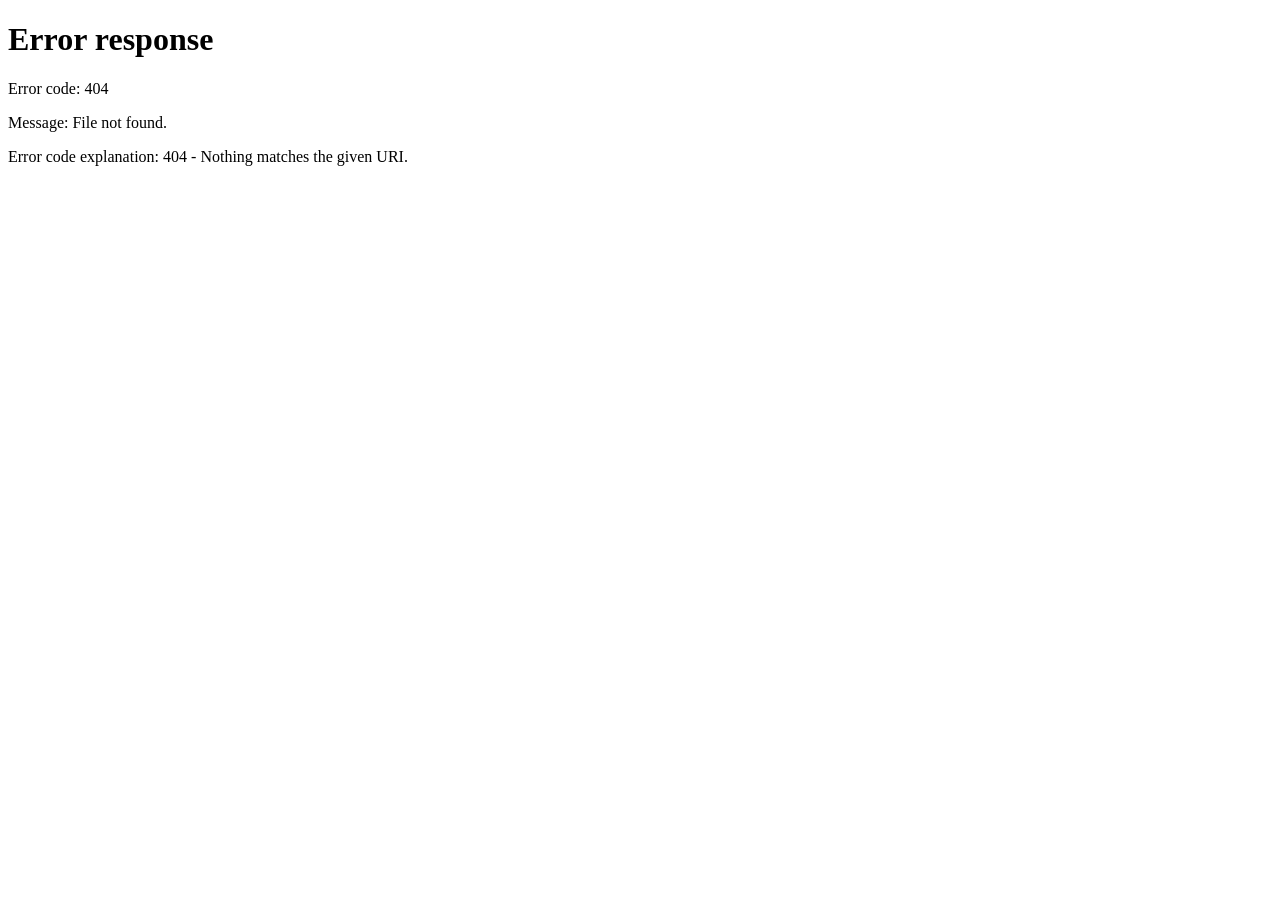
==== commit eb3e54a5: "Add files via upload" ====
--- a/index.html
+++ b/index.html
@@ -1,590 +1,16 @@
 <!DOCTYPE html>
-<html lang="tr">
+<html lang="zh-Hans">
 <head>
 <meta charset="UTF-8">
 <meta name="viewport" content="width=device-width, initial-scale=1.0">
-<title>Adem Filali — Tarım Danışmanı Mühendis | Hayvan Sağlığı, Biyogözetim &amp; AgriTech</title>
-<meta name="description" content="Adem Filali, hayvan ve yem üretimi, biyogözetim ve Afrika genelinde ve uluslararası düzeyde AgriTech odaklı hayvancılık sistemleri konusunda uzmanlaşmış bir tarım danışmanı mühendistir.">
-<link rel="canonical" href="https://ademfilali.github.io/tr/">
-<link rel="alternate" hreflang="en" href="https://ademfilali.github.io/en/">
-<link rel="alternate" hreflang="zh-Hans" href="https://ademfilali.github.io/zh-hans/">
-<link rel="alternate" hreflang="fr" href="https://ademfilali.github.io/fr/">
-<link rel="alternate" hreflang="es" href="https://ademfilali.github.io/es/">
-<link rel="alternate" hreflang="tr" href="https://ademfilali.github.io/tr/">
-<link rel="alternate" hreflang="it" href="https://ademfilali.github.io/it/">
-<link rel="alternate" hreflang="x-default" href="https://ademfilali.github.io/en/">
-
-<!-- Open Graph -->
-<meta property="og:type" content="profile">
-<meta property="og:title" content="Adem Filali — Tarım Danışmanı Mühendis">
-<meta property="og:description" content="Afrika genelinde ve uluslararası düzeyde Hayvan Sağlığı, Biyogözetim &amp; AgriTech Odaklı Hayvancılık Sistemleri.">
-<meta property="og:url" content="https://ademfilali.github.io/tr/">
-<meta property="og:image" content="https://ademfilali.github.io/assets/img/hero.jpg">
-<meta property="og:locale" content="tr_TR">
-<meta property="og:locale:alternate" content="en_US">
-
-<!-- Twitter -->
-<meta name="twitter:card" content="summary_large_image">
-<meta name="twitter:title" content="Adem Filali — Tarım Danışmanı Mühendis">
-<meta name="twitter:description" content="Afrika genelinde ve uluslararası düzeyde Hayvan Sağlığı, Biyogözetim &amp; AgriTech Odaklı Hayvancılık Sistemleri.">
-<meta name="twitter:image" content="https://ademfilali.github.io/assets/img/hero.jpg">
-
-<link rel="preconnect" href="https://fonts.googleapis.com">
-<link rel="preconnect" href="https://fonts.gstatic.com" crossorigin>
-<link href="https://fonts.googleapis.com/css2?family=Fraunces:opsz,wght@9..144,400;9..144,500;9..144,600&family=Inter:wght@400;500;600;700&family=IBM+Plex+Mono:wght@400;500&display=swap" rel="stylesheet">
-
-<link rel="stylesheet" href="../assets/css/style.css">
-
-<script type="application/ld+json">
-{
-  "@context": "https://schema.org",
-  "@type": "Person",
-  "name": "Adem Filali",
-  "jobTitle": "Tarım Danışmanı Mühendis — Hayvan Sağlığı, Biyogözetim & AgriTech Odaklı Hayvancılık Sistemleri",
-  "url": "https://ademfilali.github.io/tr/",
-  "image": "https://ademfilali.github.io/assets/img/hero.jpg",
-  "email": "mailto:adem.filali.20000@gmail.com",
-  "nationality": "Tunisian",
-  "alumniOf": {
-    "@type": "CollegeOrUniversity",
-    "name": "École Supérieure d'Agriculture de Mateur (ESAM), Université de Carthage"
-  },
-  "knowsLanguage": ["Arabic", "French", "English", "Italian"],
-  "sameAs": [
-    "https://www.linkedin.com/in/adem-filali-ing",
-    "https://orcid.org/0009-0001-6418-4932"
-  ]
-}
-</script>
+<title>Adem Filali — 页面已迁移 / Page moved</title>
+<link rel="canonical" href="https://ademfilali.github.io/zh-hans/">
+<meta http-equiv="refresh" content="0; url=../zh-hans/">
+<meta name="robots" content="noindex, follow">
 </head>
 <body>
-
-<nav class="nav">
-  <div class="nav__inner">
-    <a href="#top" class="nav__mark" aria-label="Adem Filali — ana sayfa">AF</a>
-    <div class="nav__links">
-      <a href="#expertise">Uzmanlık</a>
-      <a href="#experience">Deneyim</a>
-      <a href="#projects">Projeler</a>
-      <a href="#network">Ağ</a>
-      <a href="#contact">İletişim</a>
-    </div>
-    <div class="nav__lang" aria-label="Dil">
-      <a href="../en/">EN</a> · <a href="../zh-hans/">简中</a> · <a href="../fr/">FR</a> · <a href="../es/">ES</a> · <span aria-current="page">TR</span> · <a href="../it/">IT</a>
-    </div>
-  </div>
-</nav>
-
-<main id="top">
-
-  <!-- ================= HERO ================= -->
-  <header class="hero">
-    <div class="container hero__inner">
-      <div class="hero__copy">
-        <p class="eyebrow hero__eyebrow">Tarım Danışmanı Mühendis</p>
-        <h1>Adem Filali</h1>
-        <p class="hero__role">Hayvan Sağlığı, Biyogözetim &amp; AgriTech Odaklı Hayvancılık Sistemleri</p>
-        <p class="hero__tagline">Saha verilerini daha güvenli ve daha dirençli hayvancılık sistemlerine dönüştürmek.</p>
-        <div class="hero__cta">
-          <a href="#expertise" class="btn btn--primary">Uzmanlığımı Keşfedin</a>
-          <a href="#contact" class="btn btn--ghost">Stratejik Bir Konuyu Görüşün</a>
-        </div>
-      </div>
-      <div class="hero__portrait">
-        <img src="../assets/img/hero.jpg" alt="Adem Filali'nin portresi" width="1009" height="1339">
-      </div>
-    </div>
-
-    <svg class="dataline" viewBox="0 0 1200 60" preserveAspectRatio="none" aria-hidden="true">
-      <polyline points="0,40 100,42 180,20 260,34 340,10 420,30 500,26 580,6 660,32 740,18 820,38 900,14 980,28 1060,8 1140,24 1200,16"
-        fill="none" stroke="currentColor" stroke-width="2" />
-    </svg>
-  </header>
-
-  <!-- ================= CREDENTIALS STRIP ================= -->
-  <div class="credentials">
-    <div class="container credentials__inner">
-      <span class="credentials__item"><span class="dot">◆</span><b>Yüksek Mühendislik, Hayvan ve Yem Üretimi</b> — Yüksek Onur Derecesi, 2026</span>
-      <span class="credentials__item"><span class="dot">◆</span><b>SAS · R · Python</b></span>
-      <span class="credentials__item"><span class="dot">◆</span><b>Arapça · Fransızca · İngilizce · İtalyanca</b></span>
-      <span class="credentials__item"><span class="dot">◆</span><b>Kuzey Afrika · MENA · Uluslararası</b></span>
-    </div>
-  </div>
-
-  <!-- ================= EXECUTIVE PROFILE ================= -->
-  <section id="profile">
-    <div class="container">
-      <div class="section-head reveal">
-        <p class="eyebrow">Yönetici Profili</p>
-        <h2>Profil</h2>
-      </div>
-      <p class="profile__text reveal">
-        Adem Filali, hayvan ve yem üretimi ile biyogözetim alanlarında uzmanlaşmış bir ziraat mühendisidir.
-        Temmuz 2026'da Yüksek Onur Derecesi ile mezun olduğu École Supérieure d'Agriculture de Mateur
-        (Université de Carthage)'de eğitim almıştır. Çalışmaları, hayvancılık üretim sistemlerinde uygulamalı
-        saha deneyimini ve hayvan sağlığı ile agritech benimsenmesi konularında uluslararası danışmanlık
-        rollerini kapsamaktadır — Global Outbreak Solutions bünyesinde biyogözetim ve salgına hazırlık desteği,
-        GIDI Clean Technology Australia'nın kurucu ortağı olarak uluslararası iş birliği ve Tek Sağlık stratejisi gibi. Süt sığırcılığı ve
-        hayvancılıkta saha deneyimini veri odaklı analizle (SAS, R, Python) birleştirmektedir; bu durum
-        mühendislik tezinde ve Georgia Üniversitesi araştırma ekibiyle birlikte medRxiv'de yayımlanan
-        vektör kaynaklı hastalıklara ilişkin ortak yazarlı bir çalışmada yansımaktadır. Arapça, Fransızca ve
-        İngilizce'ye akıcı, İtalyanca'ya ise çalışma düzeyinde hakim olan Adem, Afrika genelinde ve uluslararası
-        düzeyde tarımsal ve hayvan sağlığı danışmanlığına çok dilli, sınır ötesi bir yaklaşım getirmektedir.
-      </p>
-      <dl class="profile__facts reveal">
-        <div class="fact">
-          <dt>Konum</dt>
-          <dd>Tunus</dd>
-        </div>
-        <div class="fact">
-          <dt>Eğitim</dt>
-          <dd>Yüksek Mühendislik, Hayvan ve Yem Üretimi — Yüksek Onur Derecesi, 2026</dd>
-        </div>
-        <div class="fact">
-          <dt>Diller</dt>
-          <dd>Arapça, Fransızca, İngilizce, İtalyanca</dd>
-        </div>
-        <div class="fact">
-          <dt>Odak</dt>
-          <dd>Hayvan Sağlığı · Biyogözetim · AgriTech</dd>
-        </div>
-      </dl>
-    </div>
-  </section>
-
-  <!-- ================= CORE EXPERTISE ================= -->
-  <section id="expertise" class="section--raised">
-    <div class="container">
-      <div class="section-head reveal">
-        <p class="eyebrow">Temel Uzmanlık Alanları</p>
-        <h2>Saha deneyiminin bilimsel titizlikle buluştuğu yer</h2>
-      </div>
-    </div>
-    <div class="container">
-      <div class="grid-cards reveal">
-
-        <div class="card">
-          <svg class="card__icon" viewBox="0 0 24 24" fill="none" stroke="currentColor" stroke-width="1.4"><path d="M4 20V10a4 4 0 0 1 4-4h1"/><path d="M9 20V13a3 3 0 0 1 3-3h0a3 3 0 0 1 3 3v7"/><path d="M15 20v-5a3 3 0 0 1 3-3h1"/><circle cx="6" cy="5" r="1.4"/></svg>
-          <h3>Hayvancılık ve Yem Üretim Sistemleri</h3>
-          <p>Süt sığırcılığı, sığır besiciliği ve koyun/keçi yetiştiriciliği alanlarında sürü yönetimi ve rasyon formülasyonundan yem bazlı besleme stratejilerine kadar uzanan uygulamalı deneyim — Tunus ve Fas'taki saha çalışmalarına dayanmaktadır.</p>
-        </div>
-
-        <div class="card">
-          <svg class="card__icon" viewBox="0 0 24 24" fill="none" stroke="currentColor" stroke-width="1.4"><path d="M12 3l7 3v6c0 4.5-3 7.5-7 9-4-1.5-7-4.5-7-9V6z"/><path d="M9.5 12l1.8 1.8L15 10"/></svg>
-          <h3>Hayvan Sağlığı ve Biyogözetim</h3>
-          <p>Kuzey Afrika'da uluslararası salgına hazırlık programlarına katkıda bulunarak, hayvancılık üretim sistemlerinde saha düzeyinde hastalık tespiti, ölüm oranı eğilim analizi ve erken uyarı desteği.</p>
-        </div>
-
-        <div class="card">
-          <svg class="card__icon" viewBox="0 0 24 24" fill="none" stroke="currentColor" stroke-width="1.4"><circle cx="12" cy="12" r="8.5"/><path d="M12 3.5c-3 3-3 13 0 17"/><path d="M12 3.5c3 3 3 13 0 17"/><path d="M3.5 12h17"/></svg>
-          <h3>Tek Sağlık (One Health) ve Vektör Kaynaklı Hastalık Araştırması</h3>
-          <p>Georgia Üniversitesi ekibiyle birlikte vektör kaynaklı hastalık dinamikleri üzerine ortak yazarlı spatiotemporal araştırma; hayvan, insan ve çevre sağlığını birbirine bağlayan türler arası bir bakış açısı uygulanmıştır.</p>
-        </div>
-
-        <div class="card">
-          <svg class="card__icon" viewBox="0 0 24 24" fill="none" stroke="currentColor" stroke-width="1.4"><rect x="7" y="7" width="10" height="10" rx="1.5"/><path d="M12 3v3M12 18v3M3 12h3M18 12h3M5.5 5.5l2 2M18.5 5.5l-2 2M5.5 18.5l2-2M18.5 18.5l-2-2"/></svg>
-          <h3>AgriTech ve Sensör Tabanlı İzleme</h3>
-          <p>Tarım makinelerinde düşük karbonlu dönüşüm çözümleri ve hayvancılık ile bitkisel üretim için sensör tabanlı izleme konusunda danışmanlık; geleneksel üretim uygulamalarını gelişmekte olan tarım teknolojisiyle buluşturmaktadır.</p>
-        </div>
-
-        <div class="card">
-          <svg class="card__icon" viewBox="0 0 24 24" fill="none" stroke="currentColor" stroke-width="1.4"><path d="M4 20V10M10 20V4M16 20v-7M20 20V13"/></svg>
-          <h3>Veri ve İstatistiksel Analiz</h3>
-          <p>Kontrollü bir besleme denemesi tezinden çok yıllı agro-iklimsel analize kadar üretim ve epidemiyolojik veri setleri üzerinde uygulanan istatistiksel modelleme (SAS, R, Python — PROC GLM/MIXED, ANCOVA, lojistik regresyon).</p>
-        </div>
-
-        <div class="card">
-          <svg class="card__icon" viewBox="0 0 24 24" fill="none" stroke="currentColor" stroke-width="1.4"><path d="M6 3h9l3 3v15H6z"/><path d="M15 3v3h3"/><path d="M9 12h6M9 15.5h6M9 8.5h3"/></svg>
-          <h3>Teknik Danışmanlık ve Finansman Teklifleri</h3>
-          <p>Çok dilli bir ortamda saha ekipleri ile uluslararası paydaşlar arasında koordinasyon sağlayarak, biyogözetim ve gıda güvenliği alanında uluslararası finansman tekliflerine yönelik uygunluk incelemesi ve teknik metin hazırlığı.</p>
-        </div>
-
-      </div>
-    </div>
-  </section>
-
-  <!-- ================= PROFESSIONAL EXPERIENCE ================= -->
-  <section id="experience">
-    <div class="container">
-      <div class="section-head reveal">
-        <p class="eyebrow">Mesleki Deneyim</p>
-        <h2>Kariyer Geçmişi</h2>
-      </div>
-
-      <div class="timeline reveal">
-
-        <div class="timeline__item">
-          <div class="timeline__meta">
-            <span class="timeline__org">Farrelly Mitchell — Dublin, İrlanda (ortak uzman ağı)</span>
-          </div>
-          <h3>Alan Uzmanı (SME) — Ortak Uzman</h3>
-          <div class="timeline__block">
-            <p class="timeline__block-label">Kapsam</p>
-            <p>Merkezi Dublin'de (İrlanda) bulunan uluslararası gıda ve tarım işletmeciliği danışmanlık firması Farrelly Mitchell'in ortak uzman ağında yer almakta; MENA ve gelişmekte olan pazarlara odaklanarak teklif ve projelere alan uzmanlığı katkısı sağlamaktadır.</p>
-          </div>
-          <div class="timeline__block">
-            <p class="timeline__block-label">Temel sorumluluklar</p>
-            <ul>
-              <li>Hayvan sağlığı, biyogözetim, Tek Sağlık (One Health) ve tarımsal danışmanlık alanlarında alan uzmanlığı sağlamak</li>
-              <li>Teklif ve projeleri proje bazında desteklemek</li>
-            </ul>
-          </div>
-        </div>
-
-        <div class="timeline__item">
-          <div class="timeline__meta">
-            <span class="timeline__dates">Ağustos 2026'dan beri</span>
-            <span class="timeline__org">Société de Cap Bon — Cap Bon, Tunus</span>
-          </div>
-          <h3>Tarım Danışmanı Mühendis</h3>
-          <div class="timeline__block">
-            <p class="timeline__block-label">Kapsam</p>
-            <p>Cap Bon bölgesindeki küçük ölçekli ve ticari çiftçilere yönelik, hem sebze üretimini hem de hayvancılık sektörünü kapsayan saha danışmanlığı.</p>
-          </div>
-          <div class="timeline__block">
-            <p class="timeline__block-label">Temel sorumluluklar</p>
-            <ul>
-              <li>Çiftçilere sebze yetiştiriciliği uygulamaları konusunda danışmanlık</li>
-              <li>Herbisit, insektisit ve fungisitlerin doğru kullanımı konusunda teknik rehberlik</li>
-              <li>Hayvancılık sektörü üretim uygulamaları konusunda danışmanlık</li>
-            </ul>
-          </div>
-        </div>
-
-        <div class="timeline__item">
-          <div class="timeline__meta">
-            <span class="timeline__dates">Nisan 2026'dan beri</span>
-            <span class="timeline__org">GIDI Clean Technology Australia — Brisbane, Queensland, Avustralya (Hibrit / Uluslararası)</span>
-          </div>
-          <h3>Kurucu Ortak · Uluslararası İş Birliği &amp; Tek Sağlık (One Health)</h3>
-          <div class="timeline__block">
-            <p class="timeline__block-label">Kapsam</p>
-            <p>Brisbane, Queensland merkezli GIDI Clean Technology Australia'nın kurucu ortağı (şirket tescili devam etmektedir); içten yanmalı tarım makineleri için düşük karbonlu dönüşüm çözümleri geliştiren GIDI Clean Technology'nin bir parçasıdır. Kuzey Afrika, Mağrip ve MENA'da uluslararası iş birliği, kurumsal etkileşim ve Tek Sağlık odaklıdır.</p>
-          </div>
-          <div class="timeline__block">
-            <p class="timeline__block-label">Temel sorumluluklar</p>
-            <ul>
-              <li>Hayvancılık ve bitkisel üretim için sensör tabanlı izleme ve veri analitiği içeren teknoloji odaklı stratejiler tasarlamak</li>
-              <li>Pazara giriş ve sürdürülebilir tarım konumlandırmasını desteklemek</li>
-              <li>Dilüsyonsuz finansman ve kamu finansmanı uyum stratejisine katkıda bulunmak</li>
-              <li>Queensland Hükümeti (2026) ve Umman Ulaştırma Bakanlığı yetkilileri dahil olmak üzere bakanlıklar ve hükümetlerle müzakereler yürütmek</li>
-            </ul>
-          </div>
-          <div class="timeline__block">
-            <p class="timeline__block-label">Temel başarı</p>
-            <p>Agronomik ve hayvansal üretim uzmanlığını, filo değişimi gerektirmeden mevcut tarım makinesi filoları için temiz teknoloji benimseme yollarıyla birleştirdi.</p>
-          </div>
-        </div>
-
-        <div class="timeline__item">
-          <div class="timeline__meta">
-            <span class="timeline__dates">Ocak 2026'dan beri</span>
-            <span class="timeline__org">Global Outbreak Solutions — Virginia, ABD (Hibrit)</span>
-          </div>
-          <h3>Hayvan Sağlığı ve Biyogözetim Uzmanı</h3>
-          <div class="timeline__block">
-            <p class="timeline__block-label">Kapsam</p>
-            <p>Kuzey Afrika ve çeşitli faaliyet bölgelerinde uluslararası salgına hazırlık ve biyogözetim programları.</p>
-          </div>
-          <div class="timeline__block">
-            <p class="timeline__block-label">Temel sorumluluklar</p>
-            <ul>
-              <li>Saha düzeyinde hastalık tespiti ve ölüm oranı eğilim analizi</li>
-              <li>Saha ekipleri ile uluslararası paydaşlar arasında koordinasyon sağlayan çok dilli (Arapça/Fransızca/İngilizce) teknik raporlama</li>
-              <li>Finansman tekliflerine yönelik uygunluk incelemesi ve yönetici özeti hazırlığı</li>
-            </ul>
-          </div>
-          <div class="timeline__block">
-            <p class="timeline__block-label">Temel başarı</p>
-            <p>GET Initiative'in başvuru sahibi olduğu, FCI4Africa Open Call 1 (SafeChain Nigeria) uluslararası biyogözetim finansman teklifi için uygunluk incelemesini ve yönetici özeti hazırlığını koordine etti.</p>
-          </div>
-        </div>
-
-        <div class="timeline__item">
-          <div class="timeline__meta">
-            <span class="timeline__org">Çeşitli kuruluşlar — Tunus &amp; Fas</span>
-          </div>
-          <h3>Saha Eğitimi — Hayvancılık ve Veterinerlik Uygulaması</h3>
-          <ul class="field-training-list">
-            <li>
-              <span class="ft-dates">Eki 2023 – May 2024 · Cabinet Vétérinaire Mogdad, Bizerte, Tunus</span>
-              Saha veterinerlik uygulaması, sürü düzeyinde hayvan sağlığı yönetimi.
-            </li>
-            <li>
-              <span class="ft-dates">Haz – Tem 2024 · COPAG, Domaine Aabid, Taroudant, Fas</span>
-              Kurak üretim koşullarında sığır besi performansının izlenmesi; rasyon formülasyonu ve yem yönetimi veri toplama.
-            </li>
-            <li>
-              <span class="ft-dates">Tem – Ağu 2025 · Groupe Alfa, Nabeul, Tunus</span>
-              Süt sığırcılığı ve koyun/keçi yetiştiriciliği, sürü yönetimi, besleme programları.
-            </li>
-            <li>
-              <span class="ft-dates">1 Oca – 31 May 2026 · SMVDA Errouki Çiftliği, Groupe Alfa, Nabeul, Tunus</span>
-              Beş aylık staj: Tek Sağlık (One Health) yaklaşımına dayanarak üretim sisteminin analizi ve Montbéliarde buzağılarının performansının iyileştirilmesi.
-            </li>
-          </ul>
-          <div class="timeline__block">
-            <p class="timeline__block-label">Temel başarı</p>
-            <p>SMVDA Errouki Çiftliği'ndeki beş aylık staj, Seçilmiş Projeler bölümünde ayrıca sunulan mühendislik bitirme projesinin temelini oluşturmaktadır.</p>
-          </div>
-        </div>
-
-      </div>
-    </div>
-  </section>
-
-  <!-- ================= SELECTED PROJECTS ================= -->
-  <section id="projects" class="section--raised">
-    <div class="container">
-      <div class="section-head reveal">
-        <p class="eyebrow">Seçilmiş Projeler</p>
-        <h2>Saha denemesinden finansman teklifine, uygulamalı çalışmalar</h2>
-      </div>
-
-      <div class="projects reveal">
-
-        <article class="project-card">
-          <span class="project-card__index">01 / SAHA ARAŞTIRMASI</span>
-          <h3>Sütten Kesim Öncesi Buzağılarda Süt Besleme Stratejileri<br><span style="font-weight:400;color:var(--text-muted);font-size:0.85em;">Mühendislik Bitirme Projesi</span></h3>
-          <div class="project-card__row">
-            <span class="label">Sorun</span>
-            Yoğun yetiştiricilik koşullarında sütten kesim öncesi Montbéliarde buzağılarında büyümeyi, besleme davranışını ve Sığır Solunum Hastalığı Kompleksine karşı direnci en iyi şekilde destekleyen sıvı besleme stratejisini belirlemek.
-          </div>
-          <div class="project-card__row">
-            <span class="label">Yaklaşım</span>
-            Groupe Alfa'nın SMVDA Errouki çiftliğinde karşılaştırmalı bir saha denemesi (tam süt ile iki ticari süt ikame ürünü) tasarlandı ve yürütüldü; üretim ve sağlık verilerine titiz istatistiksel modelleme uygulandı.
-          </div>
-          <div class="project-card__row">
-            <span class="label">Uygulanan Uzmanlık</span>
-            Hayvan üretimi deneme tasarımı; SAS, R ve Python'da istatistiksel analiz (PROC GLM, PROC MIXED, ANCOVA, lojistik regresyon).
-          </div>
-          <div class="project-card__row project-card__row--outcome">
-            <span class="label">Sonuç</span>
-            Tam süt ile beslenen buzağılar, süt ikame gruplarına göre anlamlı derecede daha yüksek günlük ortalama kilo artışı gösterdi (P = 0,03–0,04); bu da besleme yönetiminin birincil biyogüvenlik önlemi olarak desteklenmesini sağladı. Tez, Université de Carthage'de akademik bir jüri önünde Yüksek Onur Derecesi ile savunuldu.
-          </div>
-        </article>
-
-        <article class="project-card">
-          <span class="project-card__index">02 / VERİ ARAŞTIRMASI</span>
-          <h3>İklim Değişikliği × Tarımsal Sistemler<br><span style="font-weight:400;color:var(--text-muted);font-size:0.85em;">Bağımsız Araştırma</span></h3>
-          <div class="project-card__row">
-            <span class="label">Sorun</span>
-            On yıllar süren iklim değişkenliğinin tarımsal sonuçları ve gıda güvenliği riskini nasıl şekillendirdiğini anlamak.
-          </div>
-          <div class="project-card__row">
-            <span class="label">Yaklaşım</span>
-            11.000 gözlem ve 34 yıllık tarımsal ve iklimsel veriyi kapsayan iki veri seti üzerinde R ve Python kullanılarak yürütülen bağımsız bir betimsel analiz projesi.
-          </div>
-          <div class="project-card__row">
-            <span class="label">Uygulanan Uzmanlık</span>
-            Veri analizi ve tekrarlanabilir araştırma (R/Python), agro-iklimsel modelleme.
-          </div>
-          <div class="project-card__row project-card__row--outcome">
-            <span class="label">Sonuç</span>
-            Kuraklık maruziyeti, gıda güvenliği riskinin temel belirleyicisi olarak tespit edildi; tekrarlanabilir kod Kaggle'da yayımlandı.
-          </div>
-        </article>
-
-        <article class="project-card">
-          <span class="project-card__index">03 / FİNANSMAN TEKLİFİ</span>
-          <h3>FCI4Africa Open Call 1<br><span style="font-weight:400;color:var(--text-muted);font-size:0.85em;">Biyogözetim Finansman Teklifi — SafeChain Nijerya</span></h3>
-          <div class="project-card__row">
-            <span class="label">Sorun</span>
-            AB bağlantılı rekabetçi bir finansman çağrısı kapsamında bir biyogözetim girişimi için uyumlu, yüksek kaliteli bir uluslararası finansman teklifi hazırlamak.
-          </div>
-          <div class="project-card__row">
-            <span class="label">Yaklaşım</span>
-            Başvuru sahibi GET Initiative ile birlikte uygunluk incelemesini koordine etti ve yönetici özetini kaleme aldı.
-          </div>
-          <div class="project-card__row">
-            <span class="label">Uygulanan Uzmanlık</span>
-            Teknik teklif yazımı, finansör uygunluk incelemesi, saha ekipleri ile uluslararası paydaşlar arasında çok dilli koordinasyon.
-          </div>
-          <div class="project-card__row project-card__row--outcome">
-            <span class="label">Sonuç</span>
-            Haziran 2026'da Global Outbreak Solutions'ın katkı sağlayan ortak olduğu FCI4Africa Open Call 1 için teklif sunuldu.
-          </div>
-        </article>
-
-        <article class="project-card">
-          <span class="project-card__index">04 / KONSORSİYUM TEKLİFİ</span>
-          <h3>ONE-EWS Africa — Çok Ülkeli Araştırma Konsorsiyumu<br><span style="font-weight:400;color:var(--text-muted);font-size:0.85em;">SGCI Çok Taraflı Araştırma Çağrısı (STISA-2034 Desteği)</span></h3>
-          <div class="project-card__row">
-            <span class="label">Sorun</span>
-            Doğu ve Batı Afrika'da zoonotik ve suyla bulaşan hastalıklara karşı dayanıklılık için entegre bir Tek Sağlık (One Health) erken uyarı sistemi konusunda, STISA-2034 önceliklerine uyumlu, yüksek kaliteli ve çok ülkeli bir araştırma teklifi geliştirmek.
-          </div>
-          <div class="project-card__row">
-            <span class="label">Yaklaşım</span>
-            Eldoret Üniversitesi (Kenya) liderliğindeki, Haramaya Üniversitesi (Etiyopya) ve Gana Üniversitesi'nin de yer aldığı bir konsorsiyuma, çağrı için ilgi beyanı (EOI) hazırlığında bağımsız olarak teknik ve teklif geliştirme desteği sağladı.
-          </div>
-          <div class="project-card__row">
-            <span class="label">Uygulanan Uzmanlık</span>
-            Tek Sağlık ve biyogözetim uzmanlığı, teknik teklif geliştirme, çok kurumlu iş birliği.
-          </div>
-          <div class="project-card__row project-card__row--outcome">
-            <span class="label">Sonuç</span>
-            Haramaya Üniversitesi, konsorsiyuma ortak başvuru sahibi olarak katılma niyetini teyit eden bir Taahhüt Mektubu (21 Eylül 2026) yayımladı.
-          </div>
-        </article>
-
-      </div>
-    </div>
-  </section>
-
-  <!-- ================= TECHNICAL & SCIENTIFIC EXPERTISE ================= -->
-  <section id="technical">
-    <div class="container">
-      <div class="section-head reveal">
-        <p class="eyebrow">Teknik ve Bilimsel Uzmanlık</p>
-        <h2>Araçlar ve yöntemler</h2>
-      </div>
-      <div class="tech-grid reveal">
-        <div class="tech-item">
-          <h3>İstatistiksel ve Veri Analizi</h3>
-          <p>Üretim denemesi verileri ve epidemiyolojik veri setlerine uygulanan SAS, R, Python — PROC GLM, PROC MIXED, ANCOVA ve lojistik regresyon dahil.</p>
-        </div>
-        <div class="tech-item">
-          <h3>Epidemiyolojik ve Spatiotemporal Analiz</h3>
-          <p>Georgia Üniversitesi ile araştırma iş birliği kapsamında, vektör kaynaklı hastalık dinamiklerine ilişkin ortak yazarlı bir spatiotemporal çalışmaya katkı; mekansal ve zamansal veri analizi yöntemleri uygulandı.</p>
-        </div>
-        <div class="tech-item">
-          <h3>Hayvan Üretimi Bilimi</h3>
-          <p>Saha veri toplamaya dayalı olarak, rasyon formülasyonundan biyogüvenlik odaklı besleme yönetimine kadar hayvancılıkta besleme ve sağlık denemelerinde uygulamalı araştırma tasarımı.</p>
-        </div>
-        <div class="tech-item">
-          <h3>Çok Dilli Teknik Raporlama</h3>
-          <p>Uluslararası paydaşlar ve finansman kuruluşları için Arapça, Fransızca ve İngilizce teknik ve uygunluk belgelerinin hazırlanması.</p>
-        </div>
-      </div>
-    </div>
-  </section>
-
-  <!-- ================= INTERNATIONAL SCOPE ================= -->
-  <section id="scope" class="section--raised">
-    <div class="container">
-      <div class="section-head reveal">
-        <p class="eyebrow">Uluslararası Kapsam</p>
-        <h2>Saha varlığı ve uluslararası iş birliği</h2>
-      </div>
-      <div class="scope-grid reveal">
-        <div class="scope-col">
-          <span class="eyebrow">Saha varlığı</span>
-          <ul>
-            <li><b>Tunus</b><span>Nabeul, Bizerte, Tunus, Güney, Kuzeybatı</span></li>
-            <li><b>Fas</b><span>Taroudant, Marakeş, Rabat ve diğer bölgeler</span></li>
-          </ul>
-        </div>
-        <div class="scope-col">
-          <span class="eyebrow">Uluslararası iş birlikleri</span>
-          <ul>
-            <li><b>Amerika Birleşik Devletleri</b><span>Global Outbreak Solutions (hibrit); Georgia Üniversitesi ile araştırma iş birliği</span></li>
-            <li><b>Avustralya</b><span>GIDI Clean Technology Australia, Brisbane, Queensland (hibrit); Queensland Hükümeti ile müzakereler (2026)</span></li>
-            <li><b>Nijerya</b><span>FCI4Africa finansman teklifi kapsamında GET Initiative ile uzaktan iş birliği</span></li>
-            <li><b>Kenya</b><span>Nairobi'de Tek Sağlık (One Health) yaklaşımının entegrasyonu için AHO ile geliştirilmekte olan iş birliği</span></li>
-          </ul>
-        </div>
-        <div class="scope-col">
-          <span class="eyebrow">Üretim çiftliklerinin izlenmesi</span>
-          <ul>
-            <li><b>Afrika</b><span>Etiyopya, Malavi, Senegal, Benin, Libya, Cezayir, Moritanya, DK Kongo</span></li>
-          </ul>
-        </div>
-        <div class="scope-col">
-          <span class="eyebrow">Körfez bölgesi</span>
-          <ul>
-            <li><b>Körfez</b><span>Dubai (BAE), Suudi Arabistan, Umman — kurumsal ve ticari temaslar; Umman Ulaştırma Bakanlığı yetkilileriyle müzakereler</span></li>
-          </ul>
-        </div>
-      </div>
-    </div>
-  </section>
-
-  <!-- ================= PROFESSIONAL NETWORK ================= -->
-  <section id="network">
-    <div class="container">
-      <div class="section-head reveal">
-        <p class="eyebrow">Mesleki Ağ</p>
-        <h2>Kuruluşlar ve iş birlikleri</h2>
-      </div>
-      <ul class="network-list reveal">
-        <li><b><a href="https://outbreaksolutions.com/" target="_blank" rel="noopener">Global Outbreak Solutions ↗</a></b><span>Biyogözetim ve salgına hazırlık iş birliği</span></li>
-        <li><b><a href="https://gidicleantech.com/experts/adem-filali" target="_blank" rel="noopener">GIDI Clean Technology Ltd ↗</a></b><span>Kurucu ortak (uluslararası iş birliği ve Tek Sağlık) — sürdürülebilir agritech</span></li>
-        <li><b><a href="https://farrellymitchell.com/" target="_blank" rel="noopener">Farrelly Mitchell ↗</a></b><span>Ortak Uzman (SME) — uluslararası gıda ve tarım işletmeciliği danışmanlık firması, İrlanda</span></li>
-        <li><b><a href="https://www.uga.edu/" target="_blank" rel="noopener">Georgia Üniversitesi (ABD) ↗</a></b><span>Vektör kaynaklı hastalık araştırma iş birliği</span></li>
-        <li><b><a href="https://www.getafrica.org/" target="_blank" rel="noopener">GET Initiative ↗</a></b><span>FCI4Africa finansman teklifinde ortak başvuru sahibi (Nijerya)</span></li>
-        <li><b>Dünya Hayvan Sağlığı Örgütü (WOAH)</b><span>Bilim-politika istişaresine teknik katkı</span></li>
-        <li><b>Groupe Alfa · COPAG · Cabinet Vétérinaire Mogdad</b><span>Saha eğitim ağı, Tunus &amp; Fas</span></li>
-        <li><b>BNI-Marrakech</b><span>İş ağı oluşturma ve sektörler arası koordinasyon, Fas</span></li>
-        <li><b>Ordre des Ingénieurs Tunisiens</b><span>Mesleki üyelik</span></li>
-      </ul>
-    </div>
-  </section>
-
-  <!-- ================= KNOWLEDGE / PUBLICATIONS / CONFERENCES ================= -->
-  <section id="knowledge" class="section--raised">
-    <div class="container">
-      <div class="section-head reveal">
-        <p class="eyebrow">Bilgi ve Yayınlar</p>
-        <h2>Araştırma, konferanslar ve mesleki gelişim</h2>
-      </div>
-
-      <div class="reveal">
-        <div class="knowledge-block">
-          <span class="eyebrow">Yayın</span>
-          <h3>Spatiotemporal Dynamics of West Nile Virus and Eastern Equine Encephalitis Virus in Georgia Highlight Divergent Ecological Niches for Persistent Transmission Over Two Decades (2001–2025)</h3>
-          <p>Ortak yazar — medRxiv ön baskısı, Ağustos 2026, Georgia Üniversitesi araştırma ekibiyle birlikte. <a href="https://www.medrxiv.org/content/10.64898/2026.07.29.26359272v2" target="_blank" rel="noopener">Ön baskıyı oku ↗</a></p>
-        </div>
-
-        <div class="knowledge-block">
-          <span class="eyebrow">Teknik Katkı</span>
-          <h3>Strengthening Science–Policy Interfaces for One Health in North Africa</h3>
-          <p>Dünya Hayvan Sağlığı Örgütü'ne (WOAH) sunulan teknik bir teklife katkıda bulundu.</p>
-        </div>
-
-        <div class="knowledge-block">
-          <span class="eyebrow">Konferans</span>
-          <h3>Tunus–Fas Ekonomik ve Tarım İşi İlişkileri</h3>
-          <p>Konuşmacı — M Avenue, Marakeş, Fas, Nisan 2026.</p>
-        </div>
-
-        <div class="knowledge-block">
-          <span class="eyebrow">Seçilmiş Mesleki Gelişim</span>
-          <ul class="webinar-list">
-            <li>Advancing the One Health Approach for Control of Zoonotic Tuberculosis in Africa <span class="wl-org">— DSÖ/TDR (Dr. Corinne Merle), Mart 2026</span></li>
-            <li>The Role of Livestock in Agrifood Systems and Beyond <span class="wl-org">— FAO, Haziran 2026</span></li>
-            <li>AFIDA–ANAPRI Policy Dialogue: Crowding In or Crowding Out? Lessons from Fertilizer Subsidy Programmes <span class="wl-org">— Ağustos 2026</span></li>
-            <li>Emergency Planning Workshop <span class="wl-org">— Institute for Infectious Animal Diseases (IIAD), Texas A&amp;M AgriLife Research, Ağustos 2026</span></li>
-            <li>Biosolutions in Afro-Eurasian Agriculture: Scaling Biopesticides and Biofertilizers <span class="wl-org">— EFARD/GFAiR, Temmuz 2026</span></li>
-            <li>Resource Mobilization for Funding of Food and Nutrition Research in Africa <span class="wl-org">— GFAiR, Haziran 2026</span></li>
-          </ul>
-        </div>
-      </div>
-    </div>
-  </section>
-
-  <!-- ================= CONTACT ================= -->
-  <section id="contact">
-    <div class="container contact reveal">
-      <p class="eyebrow">İletişim</p>
-      <h2>Stratejik Bir Konuyu Görüşün</h2>
-      <p>Hayvan sağlığı, biyogözetim veya sürdürülebilir hayvancılık sistemleri alanında danışmanlık, araştırma iş birliği veya teknik istişare için.</p>
-      <div class="contact__channels">
-        <a class="btn btn--primary" href="mailto:adem.filali.20000@gmail.com">E-posta</a>
-        <a class="btn btn--ghost" href="https://wa.me/21624853788" target="_blank" rel="noopener">WhatsApp</a>
-        <a class="btn btn--ghost" href="https://www.linkedin.com/in/adem-filali-ing" target="_blank" rel="noopener">LinkedIn</a>
-      </div>
-    </div>
-  </section>
-
-</main>
-
-<footer>
-  <div class="container">
-    <span>© <span id="year">2026</span> Adem Filali</span>
-    <span><a href="../en/">English version</a></span>
-  </div>
-</footer>
-
-<script src="../assets/js/main.js"></script>
+<p>此页面已迁移至简体中文版：<a href="../zh-hans/">https://ademfilali.github.io/zh-hans/</a></p>
+<p>This page has moved: <a href="../zh-hans/">simplified Chinese version</a> · <a href="../en/">English</a></p>
+<script>location.replace("../zh-hans/");</script>
 </body>
 </html>
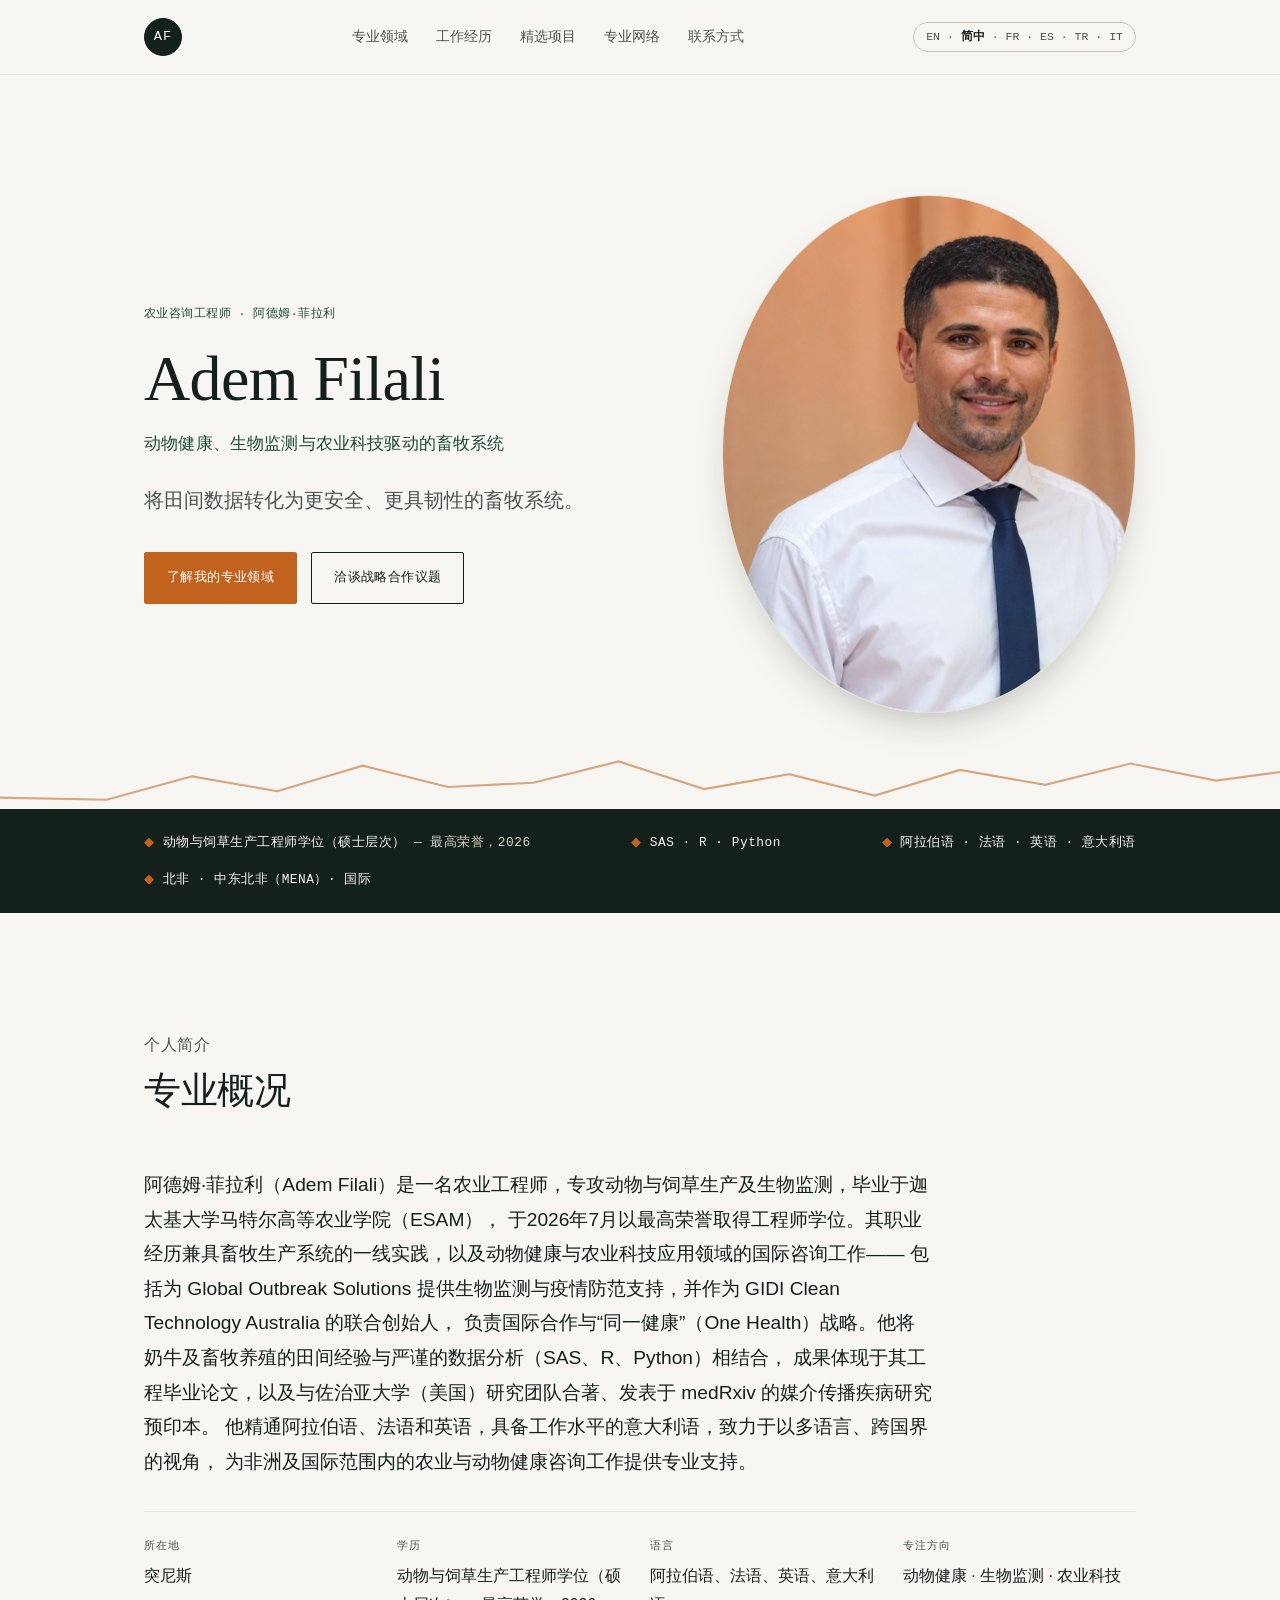
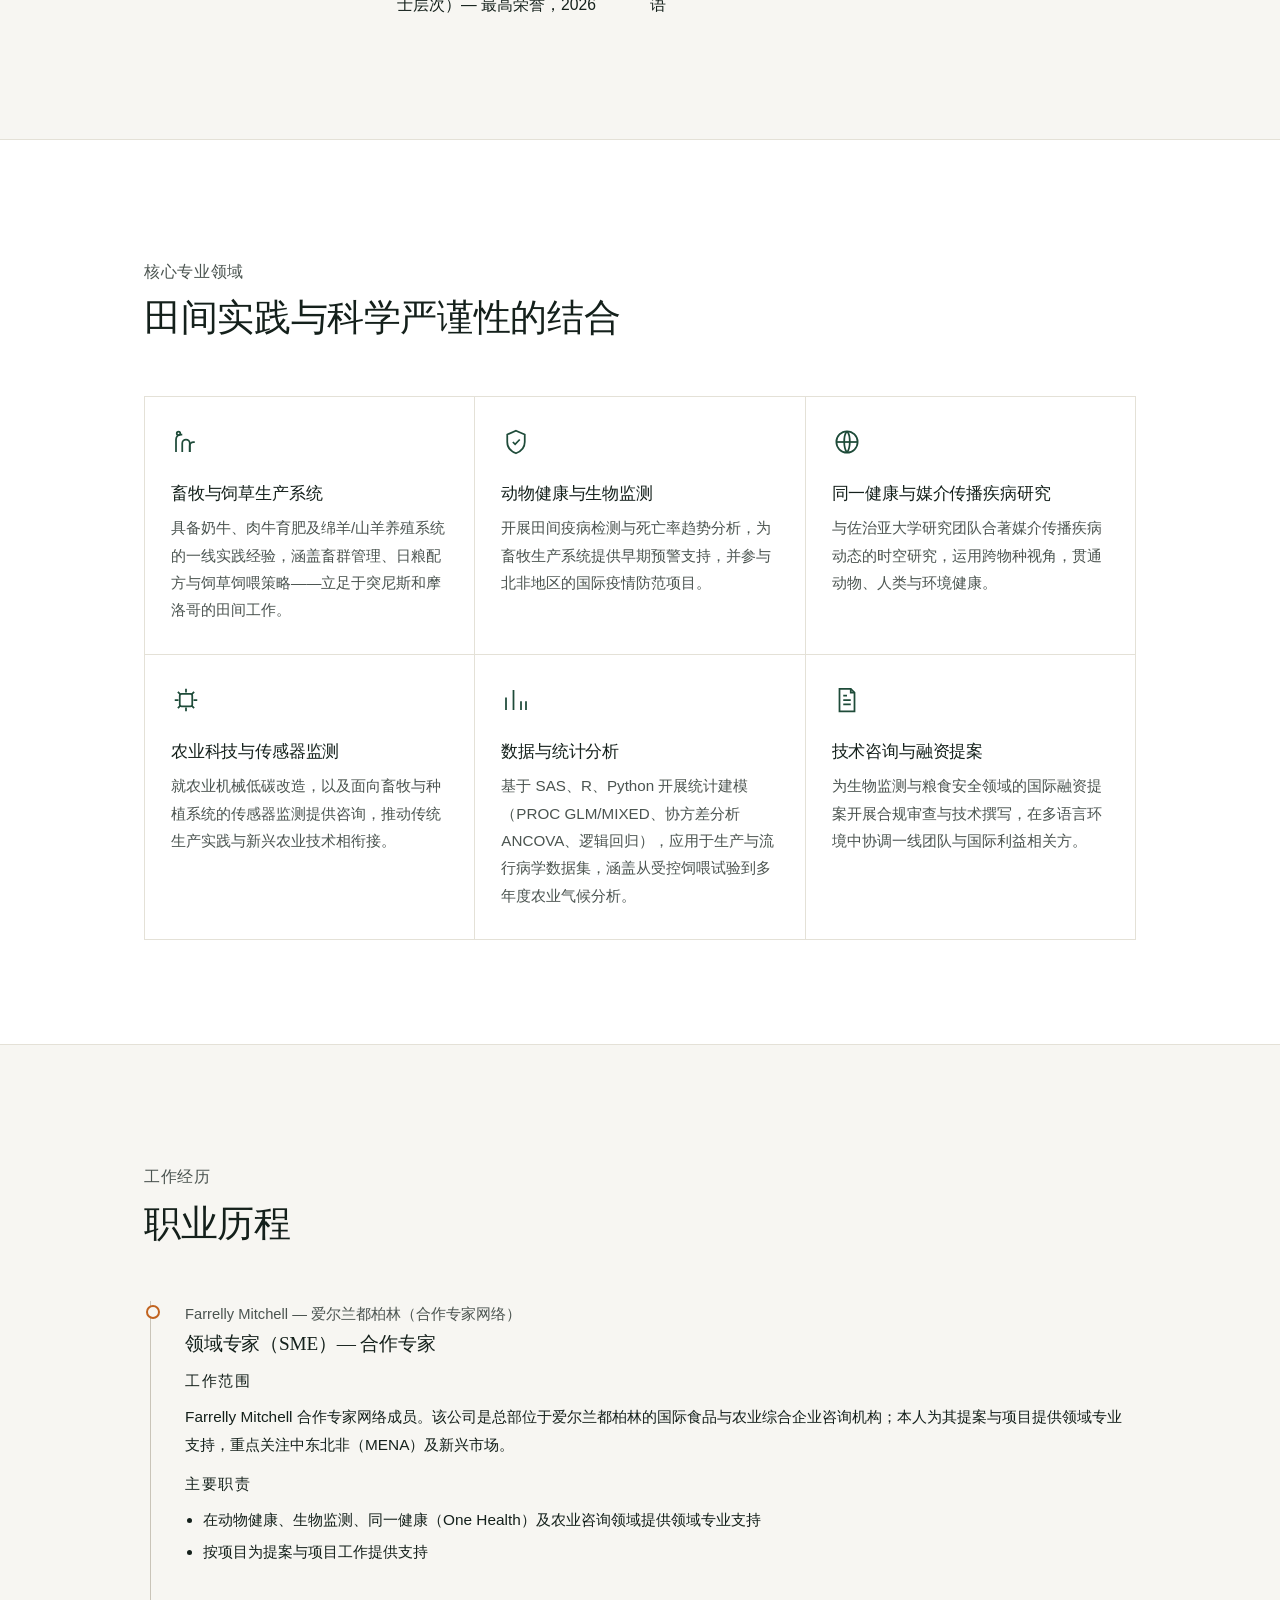
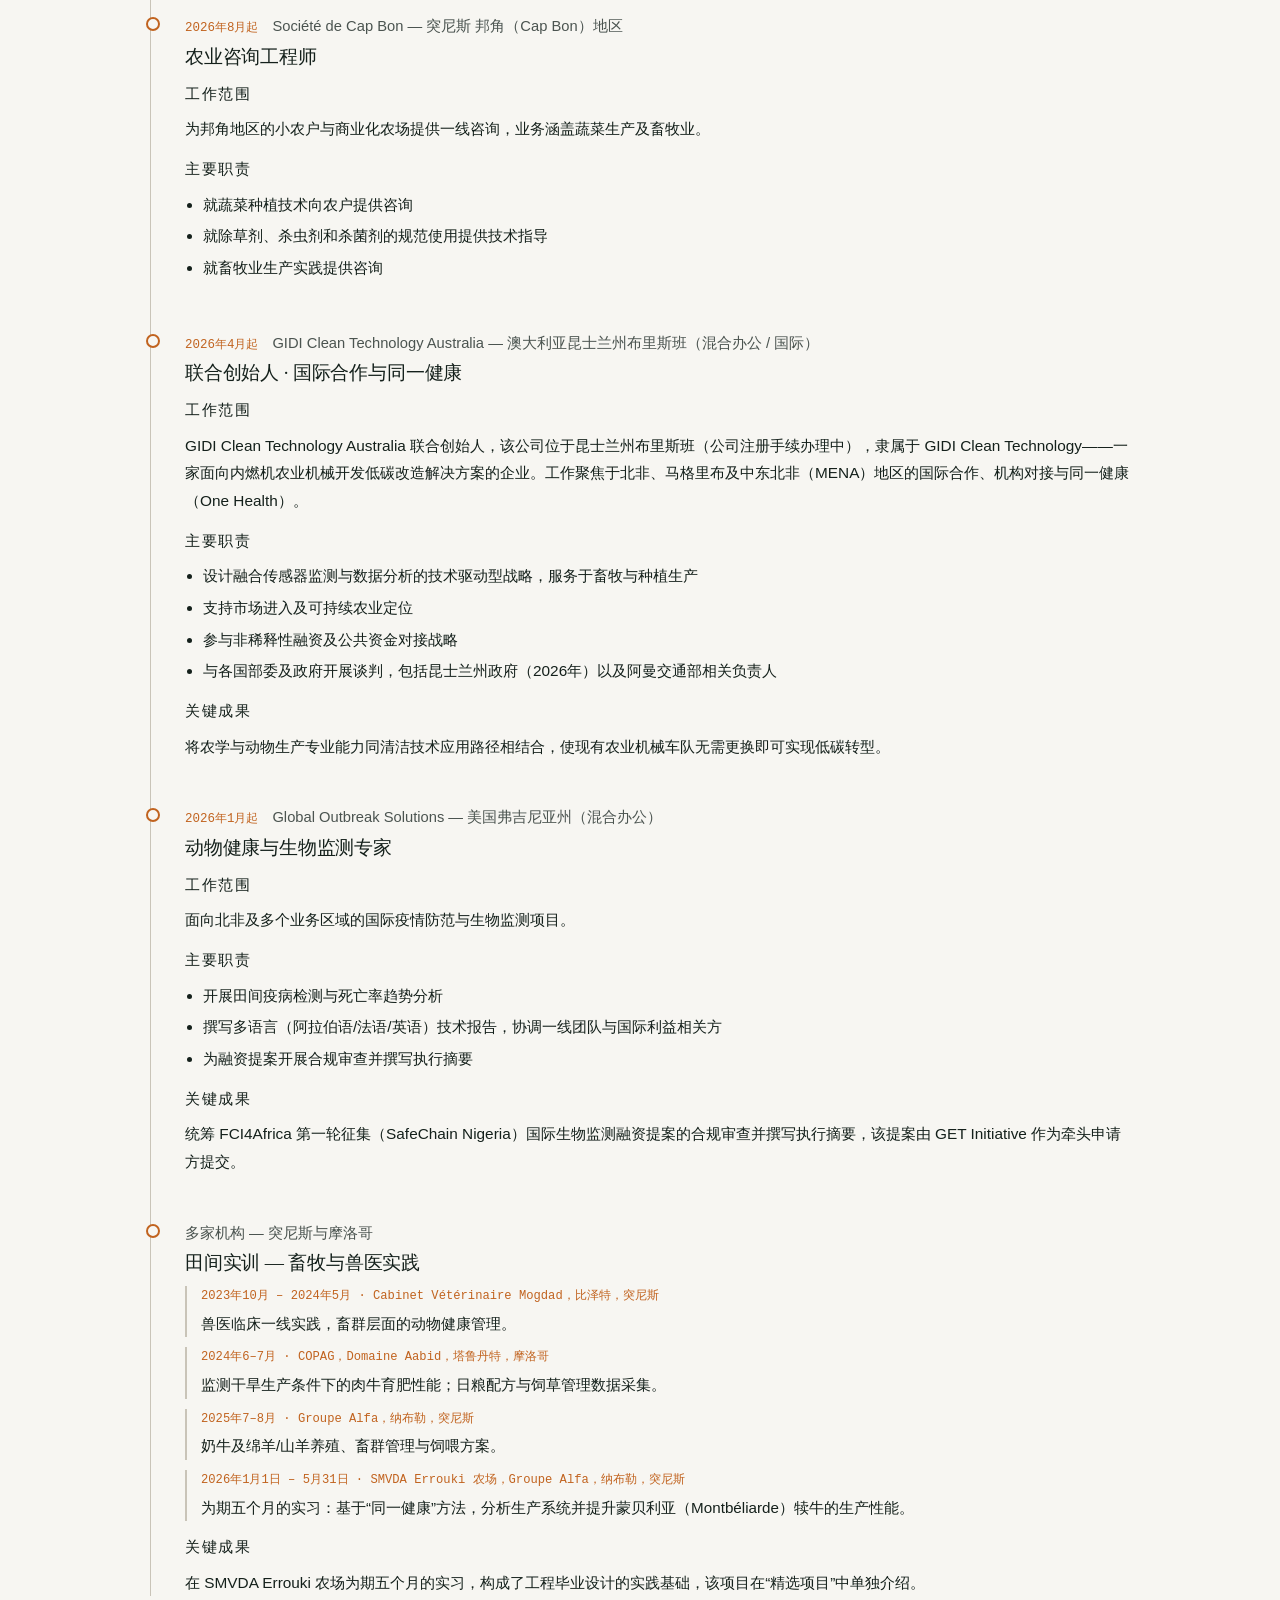
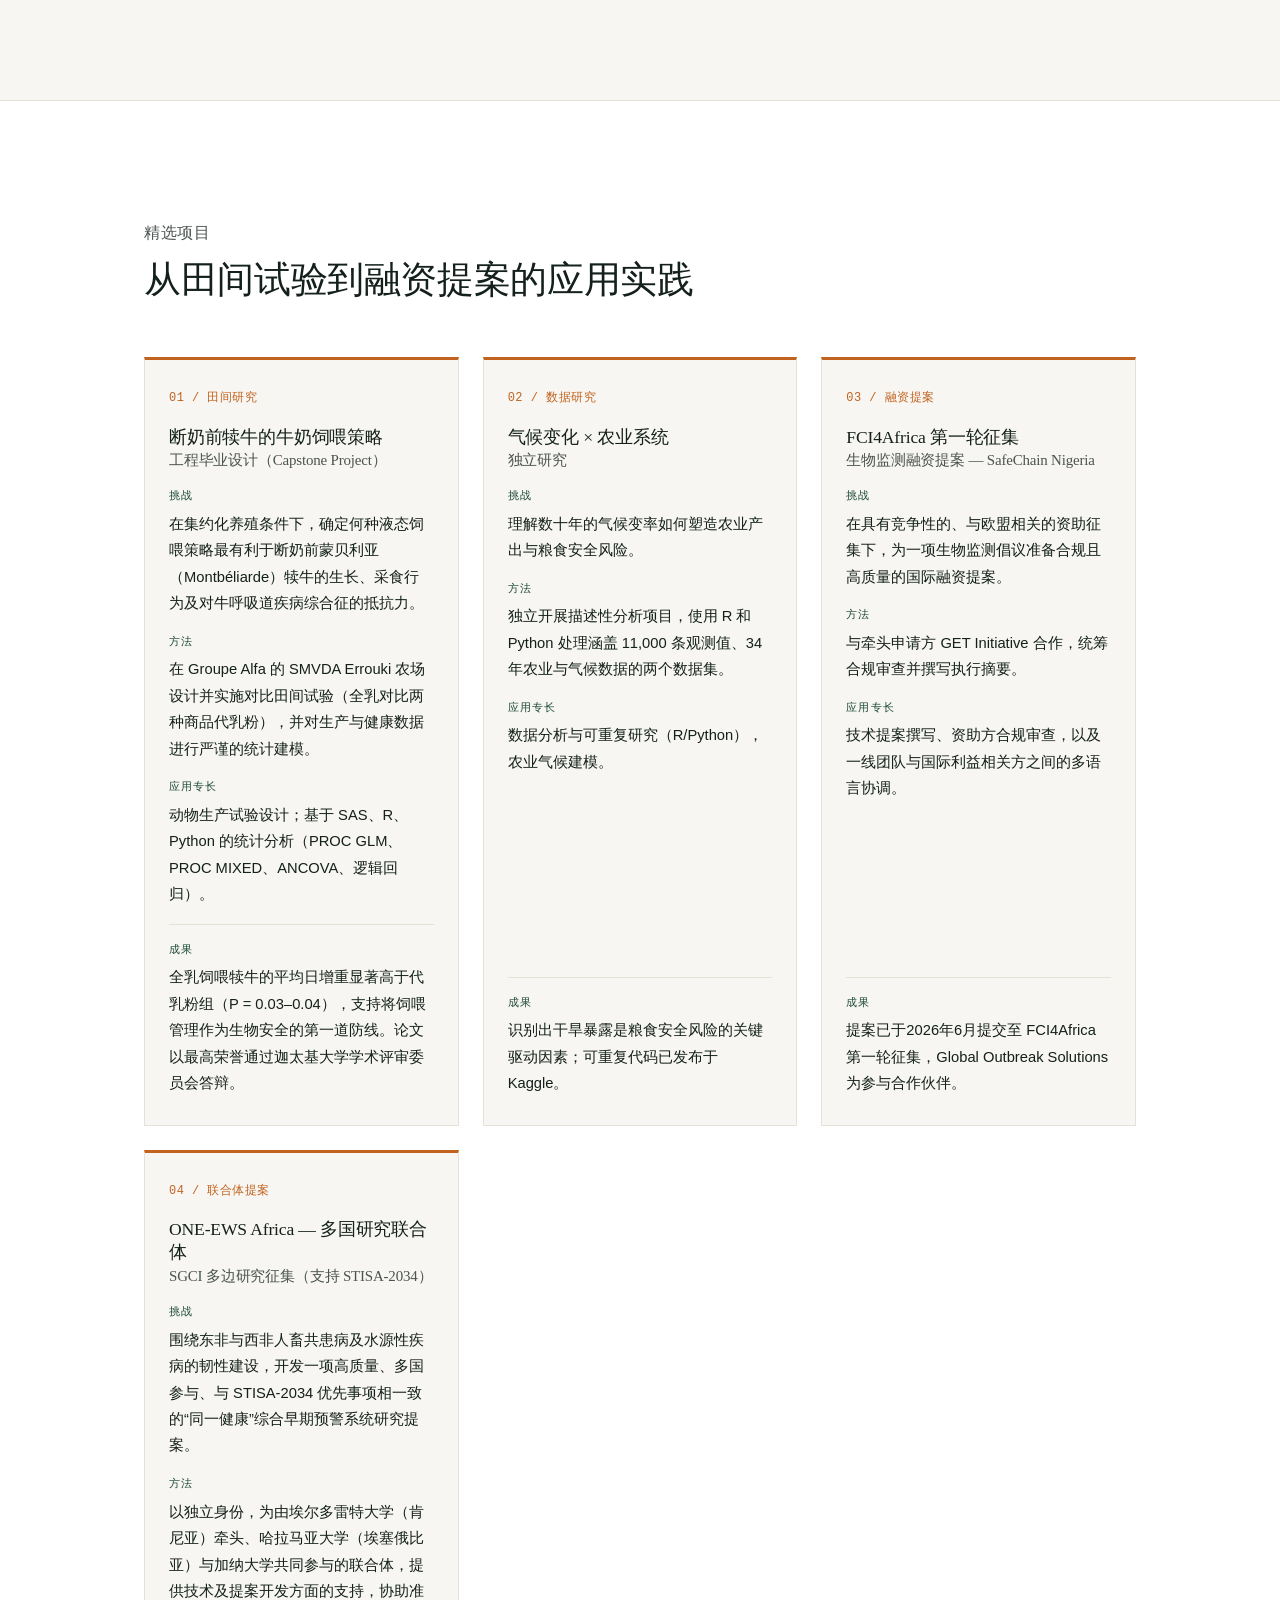
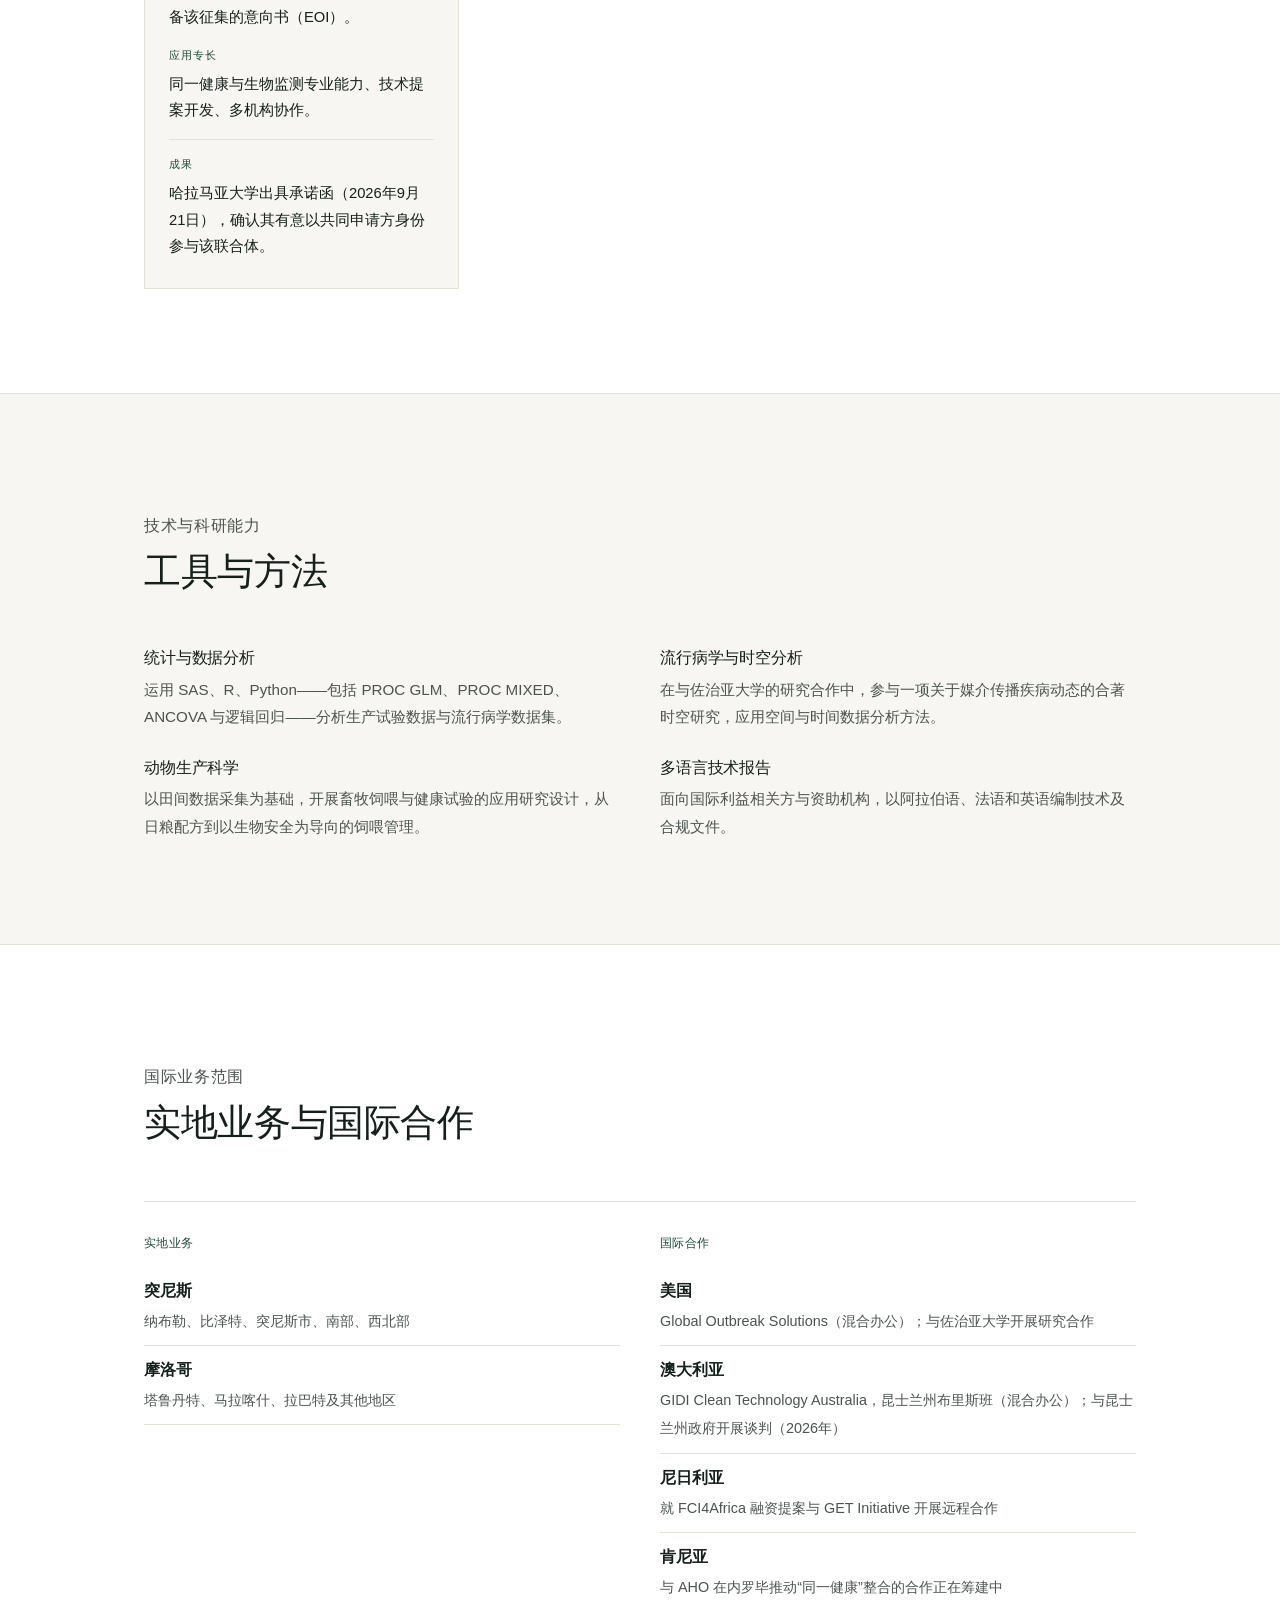
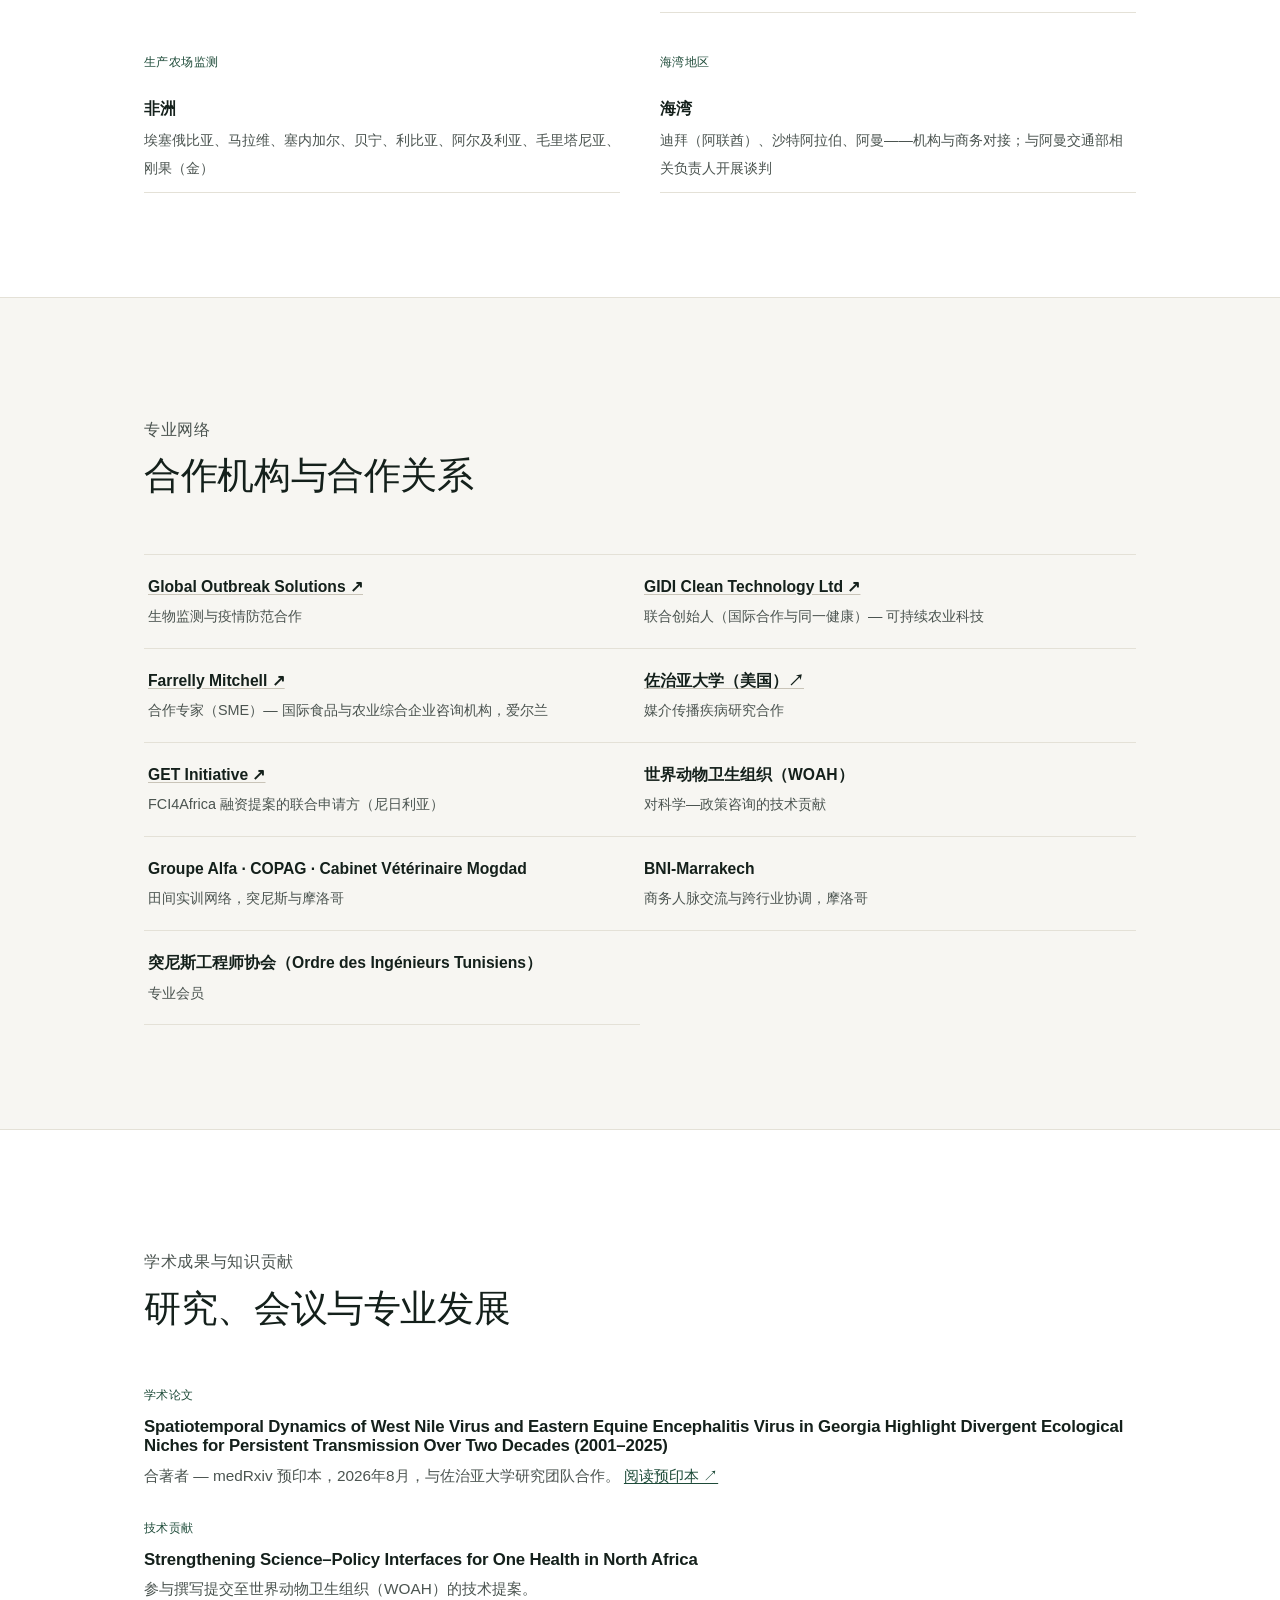
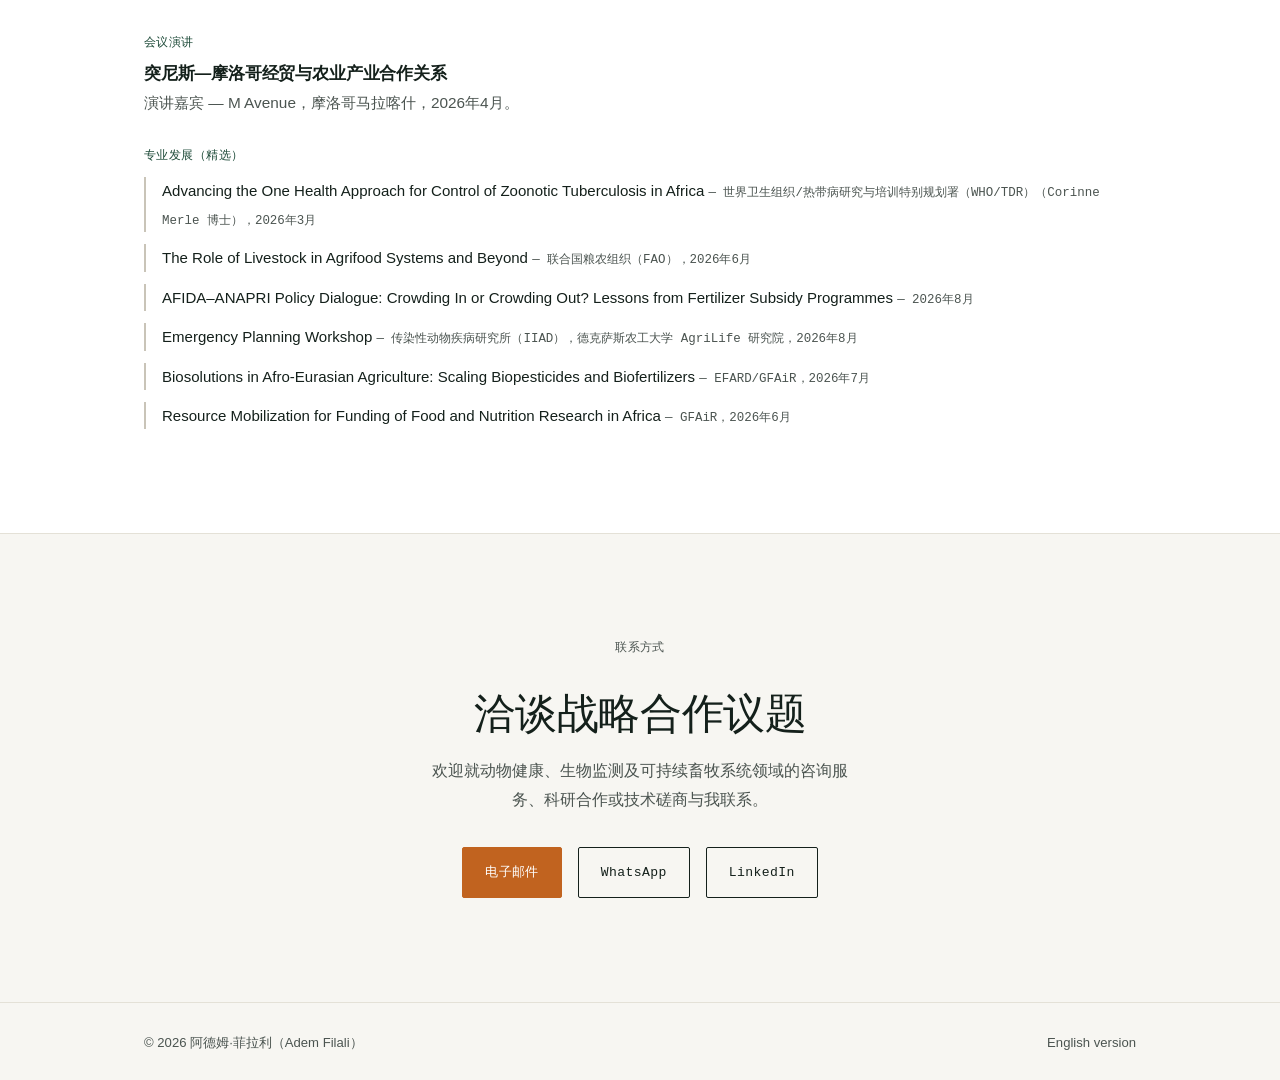
==== commit bdfbafaa: "Add files via upload" ====
--- a/index.html
+++ b/index.html
@@ -3,14 +3,592 @@
 <head>
 <meta charset="UTF-8">
 <meta name="viewport" content="width=device-width, initial-scale=1.0">
-<title>Adem Filali — 页面已迁移 / Page moved</title>
+<title>阿德姆·菲拉利（Adem Filali）— 农业咨询工程师 | 动物健康、生物监测与农业科技</title>
+<meta name="description" content="阿德姆·菲拉利（Adem Filali）是一名农业咨询工程师，专注于动物与饲草生产、生物监测、同一健康（One Health）以及农业科技驱动的畜牧系统，服务范围涵盖非洲、中东北非及国际市场。">
 <link rel="canonical" href="https://ademfilali.github.io/zh-hans/">
-<meta http-equiv="refresh" content="0; url=../zh-hans/">
-<meta name="robots" content="noindex, follow">
+<link rel="alternate" hreflang="en" href="https://ademfilali.github.io/en/">
+<link rel="alternate" hreflang="zh-Hans" href="https://ademfilali.github.io/zh-hans/">
+<link rel="alternate" hreflang="fr" href="https://ademfilali.github.io/fr/">
+<link rel="alternate" hreflang="es" href="https://ademfilali.github.io/es/">
+<link rel="alternate" hreflang="tr" href="https://ademfilali.github.io/tr/">
+<link rel="alternate" hreflang="it" href="https://ademfilali.github.io/it/">
+<link rel="alternate" hreflang="x-default" href="https://ademfilali.github.io/en/">
+
+<!-- Open Graph -->
+<meta property="og:type" content="profile">
+<meta property="og:title" content="阿德姆·菲拉利（Adem Filali）— 农业咨询工程师">
+<meta property="og:description" content="动物健康、生物监测与农业科技驱动的畜牧系统，服务范围涵盖非洲及国际市场。">
+<meta property="og:url" content="https://ademfilali.github.io/zh-hans/">
+<meta property="og:image" content="https://ademfilali.github.io/assets/img/hero.jpg">
+<meta property="og:locale" content="zh_CN">
+<meta property="og:locale:alternate" content="en_US">
+
+<!-- Twitter -->
+<meta name="twitter:card" content="summary_large_image">
+<meta name="twitter:title" content="阿德姆·菲拉利（Adem Filali）— 农业咨询工程师">
+<meta name="twitter:description" content="动物健康、生物监测与农业科技驱动的畜牧系统，服务范围涵盖非洲及国际市场。">
+<meta name="twitter:image" content="https://ademfilali.github.io/assets/img/hero.jpg">
+
+<!-- 注意：此页面不加载 Google Fonts（在中国大陆常无法访问，会拖慢页面渲染），
+     改用系统自带的中文字体，以保证访问速度与稳定性。 -->
+<link rel="stylesheet" href="../assets/css/style.css">
+<style>
+:root {
+  --font-display: Georgia, "Noto Serif SC", "Source Han Serif SC", "Songti SC", "STSong", "SimSun", serif;
+  --font-body: -apple-system, BlinkMacSystemFont, "PingFang SC", "Microsoft YaHei", "Noto Sans SC", "Hiragino Sans GB", "Segoe UI", sans-serif;
+  --font-mono: "PingFang SC", "Microsoft YaHei", "Noto Sans SC", "SFMono-Regular", Consolas, monospace;
+}
+.eyebrow, .credentials__item, .project-card__index { letter-spacing: 0.04em; text-transform: none; }
+body { line-height: 1.8; }
+</style>
+
+<script type="application/ld+json">
+{
+  "@context": "https://schema.org",
+  "@type": "Person",
+  "name": "Adem Filali",
+  "alternateName": "阿德姆·菲拉利",
+  "jobTitle": "农业咨询工程师 — 动物健康、生物监测与农业科技驱动的畜牧系统",
+  "url": "https://ademfilali.github.io/zh-hans/",
+  "image": "https://ademfilali.github.io/assets/img/hero.jpg",
+  "email": "mailto:adem.filali.20000@gmail.com",
+  "nationality": "Tunisian",
+  "alumniOf": {
+    "@type": "CollegeOrUniversity",
+    "name": "École Supérieure d'Agriculture de Mateur (ESAM), Université de Carthage"
+  },
+  "knowsLanguage": ["Arabic", "French", "English", "Italian"],
+  "sameAs": [
+    "https://www.linkedin.com/in/adem-filali-ing",
+    "https://orcid.org/0009-0001-6418-4932"
+  ]
+}
+</script>
 </head>
 <body>
-<p>此页面已迁移至简体中文版：<a href="../zh-hans/">https://ademfilali.github.io/zh-hans/</a></p>
-<p>This page has moved: <a href="../zh-hans/">simplified Chinese version</a> · <a href="../en/">English</a></p>
-<script>location.replace("../zh-hans/");</script>
+
+<nav class="nav">
+  <div class="nav__inner">
+    <a href="#top" class="nav__mark" aria-label="阿德姆·菲拉利 — 首页">AF</a>
+    <div class="nav__links">
+      <a href="#expertise">专业领域</a>
+      <a href="#experience">工作经历</a>
+      <a href="#projects">精选项目</a>
+      <a href="#network">专业网络</a>
+      <a href="#contact">联系方式</a>
+    </div>
+    <div class="nav__lang" aria-label="语言">
+      <a href="../en/">EN</a> · <span aria-current="page">简中</span> · <a href="../fr/">FR</a> · <a href="../es/">ES</a> · <a href="../tr/">TR</a> · <a href="../it/">IT</a>
+    </div>
+  </div>
+</nav>
+
+<main id="top">
+
+  <!-- ================= HERO ================= -->
+  <header class="hero">
+    <div class="container hero__inner">
+      <div class="hero__copy">
+        <p class="eyebrow hero__eyebrow">农业咨询工程师 · 阿德姆·菲拉利</p>
+        <h1>Adem Filali</h1>
+        <p class="hero__role">动物健康、生物监测与农业科技驱动的畜牧系统</p>
+        <p class="hero__tagline">将田间数据转化为更安全、更具韧性的畜牧系统。</p>
+        <div class="hero__cta">
+          <a href="#expertise" class="btn btn--primary">了解我的专业领域</a>
+          <a href="#contact" class="btn btn--ghost">洽谈战略合作议题</a>
+        </div>
+      </div>
+      <div class="hero__portrait">
+        <img src="../assets/img/hero.jpg" alt="阿德姆·菲拉利（Adem Filali）肖像" width="1009" height="1339">
+      </div>
+    </div>
+
+    <svg class="dataline" viewBox="0 0 1200 60" preserveAspectRatio="none" aria-hidden="true">
+      <polyline points="0,40 100,42 180,20 260,34 340,10 420,30 500,26 580,6 660,32 740,18 820,38 900,14 980,28 1060,8 1140,24 1200,16"
+        fill="none" stroke="currentColor" stroke-width="2" />
+    </svg>
+  </header>
+
+  <!-- ================= CREDENTIALS STRIP ================= -->
+  <div class="credentials">
+    <div class="container credentials__inner">
+      <span class="credentials__item"><span class="dot">◆</span><b>动物与饲草生产工程师学位（硕士层次）</b> — 最高荣誉，2026</span>
+      <span class="credentials__item"><span class="dot">◆</span><b>SAS · R · Python</b></span>
+      <span class="credentials__item"><span class="dot">◆</span><b>阿拉伯语 · 法语 · 英语 · 意大利语</b></span>
+      <span class="credentials__item"><span class="dot">◆</span><b>北非 · 中东北非（MENA）· 国际</b></span>
+    </div>
+  </div>
+
+  <!-- ================= EXECUTIVE PROFILE ================= -->
+  <section id="profile">
+    <div class="container">
+      <div class="section-head reveal">
+        <p class="eyebrow">个人简介</p>
+        <h2>专业概况</h2>
+      </div>
+      <p class="profile__text reveal">
+        阿德姆·菲拉利（Adem Filali）是一名农业工程师，专攻动物与饲草生产及生物监测，毕业于迦太基大学马特尔高等农业学院（ESAM），
+        于2026年7月以最高荣誉取得工程师学位。其职业经历兼具畜牧生产系统的一线实践，以及动物健康与农业科技应用领域的国际咨询工作——
+        包括为 Global Outbreak Solutions 提供生物监测与疫情防范支持，并作为 GIDI Clean Technology Australia 的联合创始人，
+        负责国际合作与“同一健康”（One Health）战略。他将奶牛及畜牧养殖的田间经验与严谨的数据分析（SAS、R、Python）相结合，
+        成果体现于其工程毕业论文，以及与佐治亚大学（美国）研究团队合著、发表于 medRxiv 的媒介传播疾病研究预印本。
+        他精通阿拉伯语、法语和英语，具备工作水平的意大利语，致力于以多语言、跨国界的视角，
+        为非洲及国际范围内的农业与动物健康咨询工作提供专业支持。
+      </p>
+      <dl class="profile__facts reveal">
+        <div class="fact">
+          <dt>所在地</dt>
+          <dd>突尼斯</dd>
+        </div>
+        <div class="fact">
+          <dt>学历</dt>
+          <dd>动物与饲草生产工程师学位（硕士层次）— 最高荣誉，2026</dd>
+        </div>
+        <div class="fact">
+          <dt>语言</dt>
+          <dd>阿拉伯语、法语、英语、意大利语</dd>
+        </div>
+        <div class="fact">
+          <dt>专注方向</dt>
+          <dd>动物健康 · 生物监测 · 农业科技</dd>
+        </div>
+      </dl>
+    </div>
+  </section>
+
+  <!-- ================= CORE EXPERTISE ================= -->
+  <section id="expertise" class="section--raised">
+    <div class="container">
+      <div class="section-head reveal">
+        <p class="eyebrow">核心专业领域</p>
+        <h2>田间实践与科学严谨性的结合</h2>
+      </div>
+    </div>
+    <div class="container">
+      <div class="grid-cards reveal">
+
+        <div class="card">
+          <svg class="card__icon" viewBox="0 0 24 24" fill="none" stroke="currentColor" stroke-width="1.4"><path d="M4 20V10a4 4 0 0 1 4-4h1"/><path d="M9 20V13a3 3 0 0 1 3-3h0a3 3 0 0 1 3 3v7"/><path d="M15 20v-5a3 3 0 0 1 3-3h1"/><circle cx="6" cy="5" r="1.4"/></svg>
+          <h3>畜牧与饲草生产系统</h3>
+          <p>具备奶牛、肉牛育肥及绵羊/山羊养殖系统的一线实践经验，涵盖畜群管理、日粮配方与饲草饲喂策略——立足于突尼斯和摩洛哥的田间工作。</p>
+        </div>
+
+        <div class="card">
+          <svg class="card__icon" viewBox="0 0 24 24" fill="none" stroke="currentColor" stroke-width="1.4"><path d="M12 3l7 3v6c0 4.5-3 7.5-7 9-4-1.5-7-4.5-7-9V6z"/><path d="M9.5 12l1.8 1.8L15 10"/></svg>
+          <h3>动物健康与生物监测</h3>
+          <p>开展田间疫病检测与死亡率趋势分析，为畜牧生产系统提供早期预警支持，并参与北非地区的国际疫情防范项目。</p>
+        </div>
+
+        <div class="card">
+          <svg class="card__icon" viewBox="0 0 24 24" fill="none" stroke="currentColor" stroke-width="1.4"><circle cx="12" cy="12" r="8.5"/><path d="M12 3.5c-3 3-3 13 0 17"/><path d="M12 3.5c3 3 3 13 0 17"/><path d="M3.5 12h17"/></svg>
+          <h3>同一健康与媒介传播疾病研究</h3>
+          <p>与佐治亚大学研究团队合著媒介传播疾病动态的时空研究，运用跨物种视角，贯通动物、人类与环境健康。</p>
+        </div>
+
+        <div class="card">
+          <svg class="card__icon" viewBox="0 0 24 24" fill="none" stroke="currentColor" stroke-width="1.4"><rect x="7" y="7" width="10" height="10" rx="1.5"/><path d="M12 3v3M12 18v3M3 12h3M18 12h3M5.5 5.5l2 2M18.5 5.5l-2 2M5.5 18.5l2-2M18.5 18.5l-2-2"/></svg>
+          <h3>农业科技与传感器监测</h3>
+          <p>就农业机械低碳改造，以及面向畜牧与种植系统的传感器监测提供咨询，推动传统生产实践与新兴农业技术相衔接。</p>
+        </div>
+
+        <div class="card">
+          <svg class="card__icon" viewBox="0 0 24 24" fill="none" stroke="currentColor" stroke-width="1.4"><path d="M4 20V10M10 20V4M16 20v-7M20 20V13"/></svg>
+          <h3>数据与统计分析</h3>
+          <p>基于 SAS、R、Python 开展统计建模（PROC GLM/MIXED、协方差分析 ANCOVA、逻辑回归），应用于生产与流行病学数据集，涵盖从受控饲喂试验到多年度农业气候分析。</p>
+        </div>
+
+        <div class="card">
+          <svg class="card__icon" viewBox="0 0 24 24" fill="none" stroke="currentColor" stroke-width="1.4"><path d="M6 3h9l3 3v15H6z"/><path d="M15 3v3h3"/><path d="M9 12h6M9 15.5h6M9 8.5h3"/></svg>
+          <h3>技术咨询与融资提案</h3>
+          <p>为生物监测与粮食安全领域的国际融资提案开展合规审查与技术撰写，在多语言环境中协调一线团队与国际利益相关方。</p>
+        </div>
+
+      </div>
+    </div>
+  </section>
+
+  <!-- ================= PROFESSIONAL EXPERIENCE ================= -->
+  <section id="experience">
+    <div class="container">
+      <div class="section-head reveal">
+        <p class="eyebrow">工作经历</p>
+        <h2>职业历程</h2>
+      </div>
+
+      <div class="timeline reveal">
+
+        <div class="timeline__item">
+          <div class="timeline__meta">
+            <span class="timeline__org">Farrelly Mitchell — 爱尔兰都柏林（合作专家网络）</span>
+          </div>
+          <h3>领域专家（SME）— 合作专家</h3>
+          <div class="timeline__block">
+            <p class="timeline__block-label">工作范围</p>
+            <p>Farrelly Mitchell 合作专家网络成员。该公司是总部位于爱尔兰都柏林的国际食品与农业综合企业咨询机构；本人为其提案与项目提供领域专业支持，重点关注中东北非（MENA）及新兴市场。</p>
+          </div>
+          <div class="timeline__block">
+            <p class="timeline__block-label">主要职责</p>
+            <ul>
+              <li>在动物健康、生物监测、同一健康（One Health）及农业咨询领域提供领域专业支持</li>
+              <li>按项目为提案与项目工作提供支持</li>
+            </ul>
+          </div>
+        </div>
+
+        <div class="timeline__item">
+          <div class="timeline__meta">
+            <span class="timeline__dates">2026年8月起</span>
+            <span class="timeline__org">Société de Cap Bon — 突尼斯 邦角（Cap Bon）地区</span>
+          </div>
+          <h3>农业咨询工程师</h3>
+          <div class="timeline__block">
+            <p class="timeline__block-label">工作范围</p>
+            <p>为邦角地区的小农户与商业化农场提供一线咨询，业务涵盖蔬菜生产及畜牧业。</p>
+          </div>
+          <div class="timeline__block">
+            <p class="timeline__block-label">主要职责</p>
+            <ul>
+              <li>就蔬菜种植技术向农户提供咨询</li>
+              <li>就除草剂、杀虫剂和杀菌剂的规范使用提供技术指导</li>
+              <li>就畜牧业生产实践提供咨询</li>
+            </ul>
+          </div>
+        </div>
+
+        <div class="timeline__item">
+          <div class="timeline__meta">
+            <span class="timeline__dates">2026年4月起</span>
+            <span class="timeline__org">GIDI Clean Technology Australia — 澳大利亚昆士兰州布里斯班（混合办公 / 国际）</span>
+          </div>
+          <h3>联合创始人 · 国际合作与同一健康</h3>
+          <div class="timeline__block">
+            <p class="timeline__block-label">工作范围</p>
+            <p>GIDI Clean Technology Australia 联合创始人，该公司位于昆士兰州布里斯班（公司注册手续办理中），隶属于 GIDI Clean Technology——一家面向内燃机农业机械开发低碳改造解决方案的企业。工作聚焦于北非、马格里布及中东北非（MENA）地区的国际合作、机构对接与同一健康（One Health）。</p>
+          </div>
+          <div class="timeline__block">
+            <p class="timeline__block-label">主要职责</p>
+            <ul>
+              <li>设计融合传感器监测与数据分析的技术驱动型战略，服务于畜牧与种植生产</li>
+              <li>支持市场进入及可持续农业定位</li>
+              <li>参与非稀释性融资及公共资金对接战略</li>
+              <li>与各国部委及政府开展谈判，包括昆士兰州政府（2026年）以及阿曼交通部相关负责人</li>
+            </ul>
+          </div>
+          <div class="timeline__block">
+            <p class="timeline__block-label">关键成果</p>
+            <p>将农学与动物生产专业能力同清洁技术应用路径相结合，使现有农业机械车队无需更换即可实现低碳转型。</p>
+          </div>
+        </div>
+
+        <div class="timeline__item">
+          <div class="timeline__meta">
+            <span class="timeline__dates">2026年1月起</span>
+            <span class="timeline__org">Global Outbreak Solutions — 美国弗吉尼亚州（混合办公）</span>
+          </div>
+          <h3>动物健康与生物监测专家</h3>
+          <div class="timeline__block">
+            <p class="timeline__block-label">工作范围</p>
+            <p>面向北非及多个业务区域的国际疫情防范与生物监测项目。</p>
+          </div>
+          <div class="timeline__block">
+            <p class="timeline__block-label">主要职责</p>
+            <ul>
+              <li>开展田间疫病检测与死亡率趋势分析</li>
+              <li>撰写多语言（阿拉伯语/法语/英语）技术报告，协调一线团队与国际利益相关方</li>
+              <li>为融资提案开展合规审查并撰写执行摘要</li>
+            </ul>
+          </div>
+          <div class="timeline__block">
+            <p class="timeline__block-label">关键成果</p>
+            <p>统筹 FCI4Africa 第一轮征集（SafeChain Nigeria）国际生物监测融资提案的合规审查并撰写执行摘要，该提案由 GET Initiative 作为牵头申请方提交。</p>
+          </div>
+        </div>
+
+        <div class="timeline__item">
+          <div class="timeline__meta">
+            <span class="timeline__org">多家机构 — 突尼斯与摩洛哥</span>
+          </div>
+          <h3>田间实训 — 畜牧与兽医实践</h3>
+          <ul class="field-training-list">
+            <li>
+              <span class="ft-dates">2023年10月 – 2024年5月 · Cabinet Vétérinaire Mogdad，比泽特，突尼斯</span>
+              兽医临床一线实践，畜群层面的动物健康管理。
+            </li>
+            <li>
+              <span class="ft-dates">2024年6–7月 · COPAG，Domaine Aabid，塔鲁丹特，摩洛哥</span>
+              监测干旱生产条件下的肉牛育肥性能；日粮配方与饲草管理数据采集。
+            </li>
+            <li>
+              <span class="ft-dates">2025年7–8月 · Groupe Alfa，纳布勒，突尼斯</span>
+              奶牛及绵羊/山羊养殖、畜群管理与饲喂方案。
+            </li>
+            <li>
+              <span class="ft-dates">2026年1月1日 – 5月31日 · SMVDA Errouki 农场，Groupe Alfa，纳布勒，突尼斯</span>
+              为期五个月的实习：基于“同一健康”方法，分析生产系统并提升蒙贝利亚（Montbéliarde）犊牛的生产性能。
+            </li>
+          </ul>
+          <div class="timeline__block">
+            <p class="timeline__block-label">关键成果</p>
+            <p>在 SMVDA Errouki 农场为期五个月的实习，构成了工程毕业设计的实践基础，该项目在“精选项目”中单独介绍。</p>
+          </div>
+        </div>
+
+      </div>
+    </div>
+  </section>
+
+  <!-- ================= SELECTED PROJECTS ================= -->
+  <section id="projects" class="section--raised">
+    <div class="container">
+      <div class="section-head reveal">
+        <p class="eyebrow">精选项目</p>
+        <h2>从田间试验到融资提案的应用实践</h2>
+      </div>
+
+      <div class="projects reveal">
+
+        <article class="project-card">
+          <span class="project-card__index">01 / 田间研究</span>
+          <h3>断奶前犊牛的牛奶饲喂策略<br><span style="font-weight:400;color:var(--text-muted);font-size:0.85em;">工程毕业设计（Capstone Project）</span></h3>
+          <div class="project-card__row">
+            <span class="label">挑战</span>
+            在集约化养殖条件下，确定何种液态饲喂策略最有利于断奶前蒙贝利亚（Montbéliarde）犊牛的生长、采食行为及对牛呼吸道疾病综合征的抵抗力。
+          </div>
+          <div class="project-card__row">
+            <span class="label">方法</span>
+            在 Groupe Alfa 的 SMVDA Errouki 农场设计并实施对比田间试验（全乳对比两种商品代乳粉），并对生产与健康数据进行严谨的统计建模。
+          </div>
+          <div class="project-card__row">
+            <span class="label">应用专长</span>
+            动物生产试验设计；基于 SAS、R、Python 的统计分析（PROC GLM、PROC MIXED、ANCOVA、逻辑回归）。
+          </div>
+          <div class="project-card__row project-card__row--outcome">
+            <span class="label">成果</span>
+            全乳饲喂犊牛的平均日增重显著高于代乳粉组（P = 0.03–0.04），支持将饲喂管理作为生物安全的第一道防线。论文以最高荣誉通过迦太基大学学术评审委员会答辩。
+          </div>
+        </article>
+
+        <article class="project-card">
+          <span class="project-card__index">02 / 数据研究</span>
+          <h3>气候变化 × 农业系统<br><span style="font-weight:400;color:var(--text-muted);font-size:0.85em;">独立研究</span></h3>
+          <div class="project-card__row">
+            <span class="label">挑战</span>
+            理解数十年的气候变率如何塑造农业产出与粮食安全风险。
+          </div>
+          <div class="project-card__row">
+            <span class="label">方法</span>
+            独立开展描述性分析项目，使用 R 和 Python 处理涵盖 11,000 条观测值、34 年农业与气候数据的两个数据集。
+          </div>
+          <div class="project-card__row">
+            <span class="label">应用专长</span>
+            数据分析与可重复研究（R/Python），农业气候建模。
+          </div>
+          <div class="project-card__row project-card__row--outcome">
+            <span class="label">成果</span>
+            识别出干旱暴露是粮食安全风险的关键驱动因素；可重复代码已发布于 Kaggle。
+          </div>
+        </article>
+
+        <article class="project-card">
+          <span class="project-card__index">03 / 融资提案</span>
+          <h3>FCI4Africa 第一轮征集<br><span style="font-weight:400;color:var(--text-muted);font-size:0.85em;">生物监测融资提案 — SafeChain Nigeria</span></h3>
+          <div class="project-card__row">
+            <span class="label">挑战</span>
+            在具有竞争性的、与欧盟相关的资助征集下，为一项生物监测倡议准备合规且高质量的国际融资提案。
+          </div>
+          <div class="project-card__row">
+            <span class="label">方法</span>
+            与牵头申请方 GET Initiative 合作，统筹合规审查并撰写执行摘要。
+          </div>
+          <div class="project-card__row">
+            <span class="label">应用专长</span>
+            技术提案撰写、资助方合规审查，以及一线团队与国际利益相关方之间的多语言协调。
+          </div>
+          <div class="project-card__row project-card__row--outcome">
+            <span class="label">成果</span>
+            提案已于2026年6月提交至 FCI4Africa 第一轮征集，Global Outbreak Solutions 为参与合作伙伴。
+          </div>
+        </article>
+
+        <article class="project-card">
+          <span class="project-card__index">04 / 联合体提案</span>
+          <h3>ONE-EWS Africa — 多国研究联合体<br><span style="font-weight:400;color:var(--text-muted);font-size:0.85em;">SGCI 多边研究征集（支持 STISA-2034）</span></h3>
+          <div class="project-card__row">
+            <span class="label">挑战</span>
+            围绕东非与西非人畜共患病及水源性疾病的韧性建设，开发一项高质量、多国参与、与 STISA-2034 优先事项相一致的“同一健康”综合早期预警系统研究提案。
+          </div>
+          <div class="project-card__row">
+            <span class="label">方法</span>
+            以独立身份，为由埃尔多雷特大学（肯尼亚）牵头、哈拉马亚大学（埃塞俄比亚）与加纳大学共同参与的联合体，提供技术及提案开发方面的支持，协助准备该征集的意向书（EOI）。
+          </div>
+          <div class="project-card__row">
+            <span class="label">应用专长</span>
+            同一健康与生物监测专业能力、技术提案开发、多机构协作。
+          </div>
+          <div class="project-card__row project-card__row--outcome">
+            <span class="label">成果</span>
+            哈拉马亚大学出具承诺函（2026年9月21日），确认其有意以共同申请方身份参与该联合体。
+          </div>
+        </article>
+
+      </div>
+    </div>
+  </section>
+
+  <!-- ================= TECHNICAL & SCIENTIFIC EXPERTISE ================= -->
+  <section id="technical">
+    <div class="container">
+      <div class="section-head reveal">
+        <p class="eyebrow">技术与科研能力</p>
+        <h2>工具与方法</h2>
+      </div>
+      <div class="tech-grid reveal">
+        <div class="tech-item">
+          <h3>统计与数据分析</h3>
+          <p>运用 SAS、R、Python——包括 PROC GLM、PROC MIXED、ANCOVA 与逻辑回归——分析生产试验数据与流行病学数据集。</p>
+        </div>
+        <div class="tech-item">
+          <h3>流行病学与时空分析</h3>
+          <p>在与佐治亚大学的研究合作中，参与一项关于媒介传播疾病动态的合著时空研究，应用空间与时间数据分析方法。</p>
+        </div>
+        <div class="tech-item">
+          <h3>动物生产科学</h3>
+          <p>以田间数据采集为基础，开展畜牧饲喂与健康试验的应用研究设计，从日粮配方到以生物安全为导向的饲喂管理。</p>
+        </div>
+        <div class="tech-item">
+          <h3>多语言技术报告</h3>
+          <p>面向国际利益相关方与资助机构，以阿拉伯语、法语和英语编制技术及合规文件。</p>
+        </div>
+      </div>
+    </div>
+  </section>
+
+  <!-- ================= INTERNATIONAL SCOPE ================= -->
+  <section id="scope" class="section--raised">
+    <div class="container">
+      <div class="section-head reveal">
+        <p class="eyebrow">国际业务范围</p>
+        <h2>实地业务与国际合作</h2>
+      </div>
+      <div class="scope-grid reveal">
+        <div class="scope-col">
+          <span class="eyebrow">实地业务</span>
+          <ul>
+            <li><b>突尼斯</b><span>纳布勒、比泽特、突尼斯市、南部、西北部</span></li>
+            <li><b>摩洛哥</b><span>塔鲁丹特、马拉喀什、拉巴特及其他地区</span></li>
+          </ul>
+        </div>
+        <div class="scope-col">
+          <span class="eyebrow">国际合作</span>
+          <ul>
+            <li><b>美国</b><span>Global Outbreak Solutions（混合办公）；与佐治亚大学开展研究合作</span></li>
+            <li><b>澳大利亚</b><span>GIDI Clean Technology Australia，昆士兰州布里斯班（混合办公）；与昆士兰州政府开展谈判（2026年）</span></li>
+            <li><b>尼日利亚</b><span>就 FCI4Africa 融资提案与 GET Initiative 开展远程合作</span></li>
+            <li><b>肯尼亚</b><span>与 AHO 在内罗毕推动“同一健康”整合的合作正在筹建中</span></li>
+          </ul>
+        </div>
+        <div class="scope-col">
+          <span class="eyebrow">生产农场监测</span>
+          <ul>
+            <li><b>非洲</b><span>埃塞俄比亚、马拉维、塞内加尔、贝宁、利比亚、阿尔及利亚、毛里塔尼亚、刚果（金）</span></li>
+          </ul>
+        </div>
+        <div class="scope-col">
+          <span class="eyebrow">海湾地区</span>
+          <ul>
+            <li><b>海湾</b><span>迪拜（阿联酋）、沙特阿拉伯、阿曼——机构与商务对接；与阿曼交通部相关负责人开展谈判</span></li>
+          </ul>
+        </div>
+      </div>
+    </div>
+  </section>
+
+  <!-- ================= PROFESSIONAL NETWORK ================= -->
+  <section id="network">
+    <div class="container">
+      <div class="section-head reveal">
+        <p class="eyebrow">专业网络</p>
+        <h2>合作机构与合作关系</h2>
+      </div>
+      <ul class="network-list reveal">
+        <li><b><a href="https://outbreaksolutions.com/" target="_blank" rel="noopener">Global Outbreak Solutions ↗</a></b><span>生物监测与疫情防范合作</span></li>
+        <li><b><a href="https://gidicleantech.com/experts/adem-filali" target="_blank" rel="noopener">GIDI Clean Technology Ltd ↗</a></b><span>联合创始人（国际合作与同一健康）— 可持续农业科技</span></li>
+        <li><b><a href="https://farrellymitchell.com/" target="_blank" rel="noopener">Farrelly Mitchell ↗</a></b><span>合作专家（SME）— 国际食品与农业综合企业咨询机构，爱尔兰</span></li>
+        <li><b><a href="https://www.uga.edu/" target="_blank" rel="noopener">佐治亚大学（美国）↗</a></b><span>媒介传播疾病研究合作</span></li>
+        <li><b><a href="https://www.getafrica.org/" target="_blank" rel="noopener">GET Initiative ↗</a></b><span>FCI4Africa 融资提案的联合申请方（尼日利亚）</span></li>
+        <li><b>世界动物卫生组织（WOAH）</b><span>对科学—政策咨询的技术贡献</span></li>
+        <li><b>Groupe Alfa · COPAG · Cabinet Vétérinaire Mogdad</b><span>田间实训网络，突尼斯与摩洛哥</span></li>
+        <li><b>BNI-Marrakech</b><span>商务人脉交流与跨行业协调，摩洛哥</span></li>
+        <li><b>突尼斯工程师协会（Ordre des Ingénieurs Tunisiens）</b><span>专业会员</span></li>
+      </ul>
+    </div>
+  </section>
+
+  <!-- ================= KNOWLEDGE / PUBLICATIONS / CONFERENCES ================= -->
+  <section id="knowledge" class="section--raised">
+    <div class="container">
+      <div class="section-head reveal">
+        <p class="eyebrow">学术成果与知识贡献</p>
+        <h2>研究、会议与专业发展</h2>
+      </div>
+
+      <div class="reveal">
+        <div class="knowledge-block">
+          <span class="eyebrow">学术论文</span>
+          <h3>Spatiotemporal Dynamics of West Nile Virus and Eastern Equine Encephalitis Virus in Georgia Highlight Divergent Ecological Niches for Persistent Transmission Over Two Decades (2001–2025)</h3>
+          <p>合著者 — medRxiv 预印本，2026年8月，与佐治亚大学研究团队合作。 <a href="https://www.medrxiv.org/content/10.64898/2026.07.29.26359272v2" target="_blank" rel="noopener">阅读预印本 ↗</a></p>
+        </div>
+
+        <div class="knowledge-block">
+          <span class="eyebrow">技术贡献</span>
+          <h3>Strengthening Science–Policy Interfaces for One Health in North Africa</h3>
+          <p>参与撰写提交至世界动物卫生组织（WOAH）的技术提案。</p>
+        </div>
+
+        <div class="knowledge-block">
+          <span class="eyebrow">会议演讲</span>
+          <h3>突尼斯—摩洛哥经贸与农业产业合作关系</h3>
+          <p>演讲嘉宾 — M Avenue，摩洛哥马拉喀什，2026年4月。</p>
+        </div>
+
+        <div class="knowledge-block">
+          <span class="eyebrow">专业发展（精选）</span>
+          <ul class="webinar-list">
+            <li>Advancing the One Health Approach for Control of Zoonotic Tuberculosis in Africa <span class="wl-org">— 世界卫生组织/热带病研究与培训特别规划署（WHO/TDR）（Corinne Merle 博士），2026年3月</span></li>
+            <li>The Role of Livestock in Agrifood Systems and Beyond <span class="wl-org">— 联合国粮农组织（FAO），2026年6月</span></li>
+            <li>AFIDA–ANAPRI Policy Dialogue: Crowding In or Crowding Out? Lessons from Fertilizer Subsidy Programmes <span class="wl-org">— 2026年8月</span></li>
+            <li>Emergency Planning Workshop <span class="wl-org">— 传染性动物疾病研究所（IIAD），德克萨斯农工大学 AgriLife 研究院，2026年8月</span></li>
+            <li>Biosolutions in Afro-Eurasian Agriculture: Scaling Biopesticides and Biofertilizers <span class="wl-org">— EFARD/GFAiR，2026年7月</span></li>
+            <li>Resource Mobilization for Funding of Food and Nutrition Research in Africa <span class="wl-org">— GFAiR，2026年6月</span></li>
+          </ul>
+        </div>
+      </div>
+    </div>
+  </section>
+
+  <!-- ================= CONTACT ================= -->
+  <section id="contact">
+    <div class="container contact reveal">
+      <p class="eyebrow">联系方式</p>
+      <h2>洽谈战略合作议题</h2>
+      <p>欢迎就动物健康、生物监测及可持续畜牧系统领域的咨询服务、科研合作或技术磋商与我联系。</p>
+      <div class="contact__channels">
+        <a class="btn btn--primary" href="mailto:adem.filali.20000@gmail.com">电子邮件</a>
+        <a class="btn btn--ghost" href="https://wa.me/21624853788" target="_blank" rel="noopener">WhatsApp</a>
+        <a class="btn btn--ghost" href="https://www.linkedin.com/in/adem-filali-ing" target="_blank" rel="noopener">LinkedIn</a>
+      </div>
+    </div>
+  </section>
+
+</main>
+
+<footer>
+  <div class="container">
+    <span>© <span id="year">2026</span> 阿德姆·菲拉利（Adem Filali）</span>
+    <span><a href="../en/">English version</a></span>
+  </div>
+</footer>
+
+<script src="../assets/js/main.js"></script>
 </body>
 </html>
--- a/assets/css/style.css
+++ b/assets/css/style.css
@@ -0,0 +1,741 @@
+/* =========================================================
+   Adem Filali — Executive Expert Portfolio
+   Design direction: "Field Notebook meets Scientific Instrument"
+   ========================================================= */
+
+:root {
+  --bg: #F7F6F2;
+  --bg-raised: #FFFFFF;
+  --text: #14201B;
+  --text-muted: #4B5450;
+  --accent: #1E4B39;       /* deep forest green — bolder, more authoritative */
+  --accent-strong: #163829; /* darker shade for hover/emphasis */
+  --accent-bright: #C1631F; /* confident amber-terracotta — CTAs, highlights, index marks */
+  --accent-data: #C1631F;  /* data line uses the same bright accent for more presence */
+  --dark: #14201B;         /* dark panel background (credentials strip) */
+  --line: #C9C4B8;
+  --line-soft: #E4E1D7;
+
+  --font-display: "Fraunces", "Iowan Old Style", serif;
+  --font-body: "Inter", -apple-system, BlinkMacSystemFont, "Segoe UI", sans-serif;
+  --font-mono: "IBM Plex Mono", "SFMono-Regular", monospace;
+
+  --max-width: 1120px;
+  --gutter: clamp(20px, 5vw, 64px);
+
+  --ease: cubic-bezier(0.16, 1, 0.3, 1);
+}
+
+* { box-sizing: border-box; }
+
+html {
+  scroll-behavior: smooth;
+}
+
+@media (prefers-reduced-motion: reduce) {
+  html { scroll-behavior: auto; }
+  * { animation-duration: 0.001ms !important; animation-iteration-count: 1 !important; transition-duration: 0.001ms !important; }
+}
+
+body {
+  margin: 0;
+  background: var(--bg);
+  color: var(--text);
+  font-family: var(--font-body);
+  font-size: 16px;
+  line-height: 1.6;
+  -webkit-font-smoothing: antialiased;
+}
+
+img { max-width: 100%; display: block; }
+
+a {
+  color: inherit;
+  text-decoration: none;
+}
+
+.container {
+  max-width: var(--max-width);
+  margin: 0 auto;
+  padding: 0 var(--gutter);
+}
+
+h1, h2, h3, h4 {
+  font-family: var(--font-display);
+  font-weight: 500;
+  line-height: 1.15;
+  margin: 0;
+  letter-spacing: -0.01em;
+}
+
+p { margin: 0; }
+
+.eyebrow {
+  font-family: var(--font-mono);
+  font-size: 0.72rem;
+  letter-spacing: 0.14em;
+  text-transform: uppercase;
+  color: var(--accent);
+}
+
+/* Visible keyboard focus everywhere */
+a:focus-visible,
+button:focus-visible {
+  outline: 2px solid var(--accent);
+  outline-offset: 3px;
+  border-radius: 2px;
+}
+
+/* ---------------------------------------------------------
+   Nav
+   --------------------------------------------------------- */
+.nav {
+  position: sticky;
+  top: 0;
+  z-index: 50;
+  background: rgba(247, 246, 242, 0.88);
+  backdrop-filter: blur(8px);
+  border-bottom: 1px solid var(--line-soft);
+}
+
+.nav__inner {
+  max-width: var(--max-width);
+  margin: 0 auto;
+  padding: 18px var(--gutter);
+  display: flex;
+  align-items: center;
+  justify-content: space-between;
+}
+
+.nav__mark {
+  font-family: var(--font-mono);
+  font-size: 0.85rem;
+  letter-spacing: 0.08em;
+  background: var(--dark);
+  color: var(--bg);
+  border: 1px solid var(--dark);
+  border-radius: 50%;
+  width: 38px;
+  height: 38px;
+  display: flex;
+  align-items: center;
+  justify-content: center;
+  transition: background 0.2s var(--ease);
+}
+.nav__mark:hover { background: var(--accent-bright); border-color: var(--accent-bright); }
+
+.nav__links {
+  display: flex;
+  align-items: center;
+  gap: 28px;
+  font-size: 0.85rem;
+}
+
+.nav__links a {
+  color: var(--text-muted);
+  transition: color 0.2s var(--ease);
+}
+.nav__links a:hover { color: var(--accent); }
+
+.nav__lang {
+  font-family: var(--font-mono);
+  font-size: 0.72rem;
+  padding: 4px 12px;
+  border: 1px solid var(--line);
+  border-radius: 999px;
+  color: var(--text-muted);
+  white-space: nowrap;
+  overflow-x: auto;
+  max-width: 100%;
+}
+.nav__lang a { color: var(--text-muted); }
+.nav__lang a:hover { color: var(--accent); }
+.nav__lang span[aria-current="page"] { color: var(--text); font-weight: 600; }
+@media (max-width: 480px) {
+  .nav__lang { font-size: 0.64rem; padding: 4px 8px; }
+}
+
+.nav__toggle { display: none; }
+
+@media (max-width: 760px) {
+  .nav__links { display: none; }
+}
+
+/* ---------------------------------------------------------
+   Hero
+   --------------------------------------------------------- */
+.hero {
+  position: relative;
+  padding: clamp(56px, 10vw, 120px) 0 clamp(48px, 8vw, 96px);
+  overflow: hidden;
+}
+
+.hero__inner {
+  display: grid;
+  grid-template-columns: 1.1fr 0.9fr;
+  gap: clamp(32px, 6vw, 72px);
+  align-items: center;
+}
+
+@media (max-width: 860px) {
+  .hero__inner {
+    grid-template-columns: 1fr;
+  }
+  .hero__portrait { order: -1; max-width: 260px; margin: 0 auto; }
+}
+
+.hero__eyebrow {
+  margin-bottom: 18px;
+}
+
+.hero h1 {
+  font-size: clamp(2.4rem, 5.4vw, 4rem);
+  margin-bottom: 14px;
+}
+
+.hero__role {
+  font-family: var(--font-mono);
+  font-size: clamp(0.95rem, 1.6vw, 1.05rem);
+  color: var(--accent);
+  margin-bottom: 22px;
+  letter-spacing: 0.01em;
+}
+
+.hero__tagline {
+  font-size: clamp(1.05rem, 2vw, 1.25rem);
+  color: var(--text-muted);
+  max-width: 46ch;
+  margin-bottom: 34px;
+}
+
+.hero__cta {
+  display: flex;
+  gap: 14px;
+  flex-wrap: wrap;
+}
+
+.btn {
+  font-family: var(--font-mono);
+  font-size: 0.82rem;
+  letter-spacing: 0.03em;
+  padding: 13px 22px;
+  border-radius: 2px;
+  border: 1px solid var(--text);
+  transition: background 0.2s var(--ease), color 0.2s var(--ease), transform 0.2s var(--ease);
+  display: inline-block;
+}
+
+.btn--primary {
+  background: var(--accent-bright);
+  border-color: var(--accent-bright);
+  color: #FFFFFF;
+}
+.btn--primary:hover { background: #A8551A; border-color: #A8551A; transform: translateY(-1px); }
+
+.btn--ghost {
+  background: transparent;
+  color: var(--text);
+}
+.btn--ghost:hover { border-color: var(--accent-bright); color: var(--accent-bright); transform: translateY(-1px); }
+
+.hero__portrait {
+  position: relative;
+  overflow: hidden;
+  aspect-ratio: 4 / 5;
+  border-radius: 50%;
+  border: 1px solid var(--line-soft);
+  max-width: 420px;
+  margin-left: auto;
+  box-shadow: 0 18px 40px -18px rgba(20, 32, 27, 0.35);
+}
+.hero__portrait img {
+  width: 100%; height: 100%; object-fit: cover;
+  object-position: 50% 18%;
+}
+
+/* Signature data-line motif */
+.dataline {
+  position: absolute;
+  left: 0;
+  right: 0;
+  bottom: -10px;
+  width: 100%;
+  height: auto;
+  color: var(--accent-data);
+  opacity: 0.55;
+  pointer-events: none;
+}
+
+.dataline--divider {
+  position: relative;
+  bottom: auto;
+  opacity: 0.4;
+  margin: 0 auto;
+  max-width: var(--max-width);
+  padding: 0 var(--gutter);
+}
+
+/* ---------------------------------------------------------
+   Credentials strip (dark, high-contrast authority band)
+   --------------------------------------------------------- */
+.credentials {
+  background: var(--dark);
+  color: var(--bg);
+  padding: 22px 0;
+}
+.credentials__inner {
+  display: flex;
+  flex-wrap: wrap;
+  align-items: center;
+  justify-content: space-between;
+  gap: 14px 32px;
+}
+.credentials__item {
+  font-family: var(--font-mono);
+  font-size: 0.8rem;
+  letter-spacing: 0.03em;
+  color: #D9D6C9;
+  white-space: nowrap;
+}
+.credentials__item b {
+  color: var(--bg);
+  font-weight: 500;
+}
+.credentials__item .dot {
+  color: var(--accent-bright);
+  margin-right: 8px;
+}
+
+/* ---------------------------------------------------------
+   Section scaffolding
+   --------------------------------------------------------- */
+section {
+  padding: clamp(56px, 9vw, 104px) 0;
+}
+
+.section-head {
+  margin-bottom: clamp(32px, 5vw, 56px);
+  max-width: 62ch;
+}
+
+.section-head h2 {
+  font-size: clamp(1.7rem, 3.2vw, 2.3rem);
+  margin-top: 10px;
+}
+
+.section-head p {
+  color: var(--text-muted);
+  margin-top: 14px;
+  font-size: 1.02rem;
+}
+
+.section--raised {
+  background: var(--bg-raised);
+  border-top: 1px solid var(--line-soft);
+  border-bottom: 1px solid var(--line-soft);
+}
+
+/* reveal-on-scroll */
+.reveal {
+  opacity: 0;
+  transform: translateY(10px);
+  transition: opacity 0.6s var(--ease), transform 0.6s var(--ease);
+}
+.reveal.is-visible {
+  opacity: 1;
+  transform: translateY(0);
+}
+
+/* ---------------------------------------------------------
+   Executive Profile
+   --------------------------------------------------------- */
+.profile__text {
+  font-size: clamp(1.05rem, 1.6vw, 1.2rem);
+  max-width: 74ch;
+  color: var(--text);
+}
+
+.profile__facts {
+  margin-top: 32px;
+  display: grid;
+  grid-template-columns: repeat(auto-fit, minmax(150px, 1fr));
+  gap: 20px;
+  border-top: 1px solid var(--line-soft);
+  padding-top: 24px;
+}
+
+.fact dt {
+  font-family: var(--font-mono);
+  font-size: 0.7rem;
+  text-transform: uppercase;
+  letter-spacing: 0.1em;
+  color: var(--text-muted);
+  margin-bottom: 6px;
+}
+.fact dd {
+  margin: 0;
+  font-size: 0.98rem;
+}
+
+/* ---------------------------------------------------------
+   Core Expertise — cards
+   --------------------------------------------------------- */
+.grid-cards {
+  display: grid;
+  grid-template-columns: repeat(3, 1fr);
+  gap: 1px;
+  background: var(--line-soft);
+  border: 1px solid var(--line-soft);
+}
+
+@media (max-width: 900px) {
+  .grid-cards { grid-template-columns: repeat(2, 1fr); }
+}
+@media (max-width: 600px) {
+  .grid-cards { grid-template-columns: 1fr; }
+}
+
+.card {
+  background: var(--bg);
+  padding: 30px 26px;
+  transition: background 0.25s var(--ease);
+}
+.section--raised .card { background: var(--bg-raised); }
+
+.card:hover { background: var(--bg-raised); }
+.section--raised .card:hover { background: var(--bg); }
+
+.card__icon {
+  width: 30px;
+  height: 30px;
+  color: var(--accent);
+  margin-bottom: 18px;
+}
+
+.card h3 {
+  font-size: 1.08rem;
+  margin-bottom: 10px;
+}
+
+.card p {
+  color: var(--text-muted);
+  font-size: 0.95rem;
+}
+
+/* ---------------------------------------------------------
+   Timeline — Professional Experience
+   --------------------------------------------------------- */
+.timeline {
+  display: flex;
+  flex-direction: column;
+  border-left: 1px solid var(--line);
+  margin-left: 6px;
+}
+
+.timeline__item {
+  position: relative;
+  padding: 0 0 44px 34px;
+}
+.timeline__item:last-child { padding-bottom: 0; }
+
+.timeline__item::before {
+  content: "";
+  position: absolute;
+  left: -5.5px;
+  top: 4px;
+  width: 10px;
+  height: 10px;
+  border-radius: 50%;
+  background: var(--bg);
+  border: 2px solid var(--accent-bright);
+}
+
+.timeline__meta {
+  display: flex;
+  flex-wrap: wrap;
+  gap: 8px 14px;
+  align-items: baseline;
+  margin-bottom: 6px;
+}
+
+.timeline__dates {
+  font-family: var(--font-mono);
+  font-size: 0.78rem;
+  color: var(--accent-data);
+}
+
+.timeline__org {
+  font-size: 0.92rem;
+  color: var(--text-muted);
+}
+
+.timeline h3 {
+  font-size: 1.2rem;
+  margin-bottom: 12px;
+}
+
+.timeline__block {
+  margin-top: 14px;
+}
+.timeline__block-label {
+  font-family: var(--font-mono);
+  font-size: 0.7rem;
+  text-transform: uppercase;
+  letter-spacing: 0.1em;
+  color: var(--text-muted);
+  margin-bottom: 6px;
+}
+.timeline__block p, .timeline__block li {
+  font-size: 0.96rem;
+  color: var(--text);
+}
+.timeline__block ul {
+  margin: 0;
+  padding-left: 18px;
+}
+.timeline__block li { margin-bottom: 4px; }
+
+.field-training-list {
+  list-style: none;
+  margin: 0 0 14px 0;
+  padding: 0;
+  display: flex;
+  flex-direction: column;
+  gap: 10px;
+}
+.field-training-list li {
+  font-size: 0.95rem;
+  padding-left: 14px;
+  border-left: 2px solid var(--line);
+}
+.field-training-list b { font-weight: 600; }
+.field-training-list .ft-dates {
+  font-family: var(--font-mono);
+  font-size: 0.76rem;
+  color: var(--accent-data);
+  display: block;
+  margin-bottom: 2px;
+}
+
+/* ---------------------------------------------------------
+   Selected Projects
+   --------------------------------------------------------- */
+.projects {
+  display: grid;
+  grid-template-columns: repeat(3, 1fr);
+  gap: 24px;
+}
+@media (max-width: 940px) {
+  .projects { grid-template-columns: 1fr; }
+}
+
+.project-card {
+  border: 1px solid var(--line-soft);
+  border-top: 3px solid var(--accent-bright);
+  padding: 28px 24px;
+  background: var(--bg-raised);
+  display: flex;
+  flex-direction: column;
+  gap: 16px;
+  height: 100%;
+}
+.section--raised .project-card { background: var(--bg); }
+
+.project-card__index {
+  font-family: var(--font-mono);
+  font-size: 0.75rem;
+  color: var(--accent-bright);
+  letter-spacing: 0.05em;
+}
+
+.project-card h3 {
+  font-size: 1.1rem;
+  line-height: 1.3;
+}
+
+.project-card__row {
+  font-size: 0.92rem;
+}
+.project-card__row .label {
+  display: block;
+  font-family: var(--font-mono);
+  font-size: 0.68rem;
+  text-transform: uppercase;
+  letter-spacing: 0.1em;
+  color: var(--accent);
+  margin-bottom: 4px;
+}
+
+/* Outcome always anchors to the bottom, so cards of different
+   content length still end visually aligned across the row. */
+.project-card__row--outcome {
+  margin-top: auto;
+  padding-top: 16px;
+  border-top: 1px solid var(--line-soft);
+}
+
+/* ---------------------------------------------------------
+   Technical expertise list
+   --------------------------------------------------------- */
+.tech-grid {
+  display: grid;
+  grid-template-columns: repeat(2, 1fr);
+  gap: 28px 40px;
+}
+@media (max-width: 700px) { .tech-grid { grid-template-columns: 1fr; } }
+
+.tech-item h3 {
+  font-size: 1.02rem;
+  margin-bottom: 8px;
+}
+.tech-item p {
+  color: var(--text-muted);
+  font-size: 0.95rem;
+}
+
+/* ---------------------------------------------------------
+   International scope
+   --------------------------------------------------------- */
+.scope-grid {
+  display: grid;
+  grid-template-columns: 1fr 1fr;
+  gap: 40px;
+  border-top: 1px solid var(--line-soft);
+  padding-top: 32px;
+}
+@media (max-width: 700px) { .scope-grid { grid-template-columns: 1fr; } }
+
+.scope-col .eyebrow { margin-bottom: 12px; display: block; }
+.scope-col ul { list-style: none; margin: 0; padding: 0; }
+.scope-col li {
+  padding: 10px 0;
+  border-bottom: 1px solid var(--line-soft);
+  font-size: 0.98rem;
+}
+.scope-col li b { display: block; font-weight: 600; margin-bottom: 2px; }
+.scope-col li span { color: var(--text-muted); font-size: 0.9rem; }
+
+/* ---------------------------------------------------------
+   Professional network
+   --------------------------------------------------------- */
+.network-list {
+  list-style: none;
+  margin: 0;
+  padding: 0;
+  display: grid;
+  grid-template-columns: repeat(2, 1fr);
+  gap: 0;
+  border-top: 1px solid var(--line-soft);
+}
+@media (max-width: 700px) { .network-list { grid-template-columns: 1fr; } }
+
+.network-list li {
+  padding: 18px 4px;
+  border-bottom: 1px solid var(--line-soft);
+  display: flex;
+  flex-direction: column;
+  gap: 3px;
+}
+.network-list li:nth-child(odd) { padding-right: 24px; }
+.network-list b { font-size: 0.98rem; }
+.network-list b a {
+  color: var(--text);
+  text-decoration: underline;
+  text-underline-offset: 2px;
+  text-decoration-color: var(--line);
+}
+.network-list b a:hover { color: var(--accent); text-decoration-color: var(--accent); }
+.network-list span { color: var(--text-muted); font-size: 0.9rem; }
+
+/* ---------------------------------------------------------
+   Knowledge / publications
+   --------------------------------------------------------- */
+.knowledge-block {
+  margin-bottom: 30px;
+}
+.knowledge-block:last-child { margin-bottom: 0; }
+
+.knowledge-block .eyebrow { display: block; margin-bottom: 10px; }
+
+.knowledge-block h3 {
+  font-size: 1.05rem;
+  margin-bottom: 6px;
+  font-family: var(--font-body);
+  font-weight: 600;
+}
+.knowledge-block p {
+  color: var(--text-muted);
+  font-size: 0.96rem;
+  max-width: 70ch;
+}
+.knowledge-block p a {
+  color: var(--accent);
+  text-decoration: underline;
+  text-underline-offset: 2px;
+  font-weight: 500;
+  white-space: nowrap;
+}
+.knowledge-block p a:hover {
+  color: var(--accent-data);
+}
+
+.webinar-list {
+  list-style: none;
+  margin: 0;
+  padding: 0;
+  display: flex;
+  flex-direction: column;
+  gap: 12px;
+}
+.webinar-list li {
+  font-size: 0.94rem;
+  padding-left: 16px;
+  border-left: 2px solid var(--line);
+}
+.webinar-list .wl-org {
+  color: var(--text-muted);
+  font-family: var(--font-mono);
+  font-size: 0.78rem;
+}
+
+/* ---------------------------------------------------------
+   Contact
+   --------------------------------------------------------- */
+.contact {
+  text-align: center;
+}
+.contact h2 {
+  font-size: clamp(1.9rem, 4vw, 2.6rem);
+  max-width: 20ch;
+  margin: 0 auto 18px;
+}
+.contact p {
+  color: var(--text-muted);
+  max-width: 50ch;
+  margin: 0 auto 32px;
+}
+.contact__channels {
+  display: flex;
+  justify-content: center;
+  gap: 16px;
+  flex-wrap: wrap;
+}
+
+/* ---------------------------------------------------------
+   Footer
+   --------------------------------------------------------- */
+footer {
+  border-top: 1px solid var(--line-soft);
+  padding: 28px 0;
+}
+footer .container {
+  display: flex;
+  justify-content: space-between;
+  align-items: center;
+  flex-wrap: wrap;
+  gap: 12px;
+  font-size: 0.82rem;
+  color: var(--text-muted);
+}
+footer a { color: var(--text-muted); }
+footer a:hover { color: var(--accent); }
